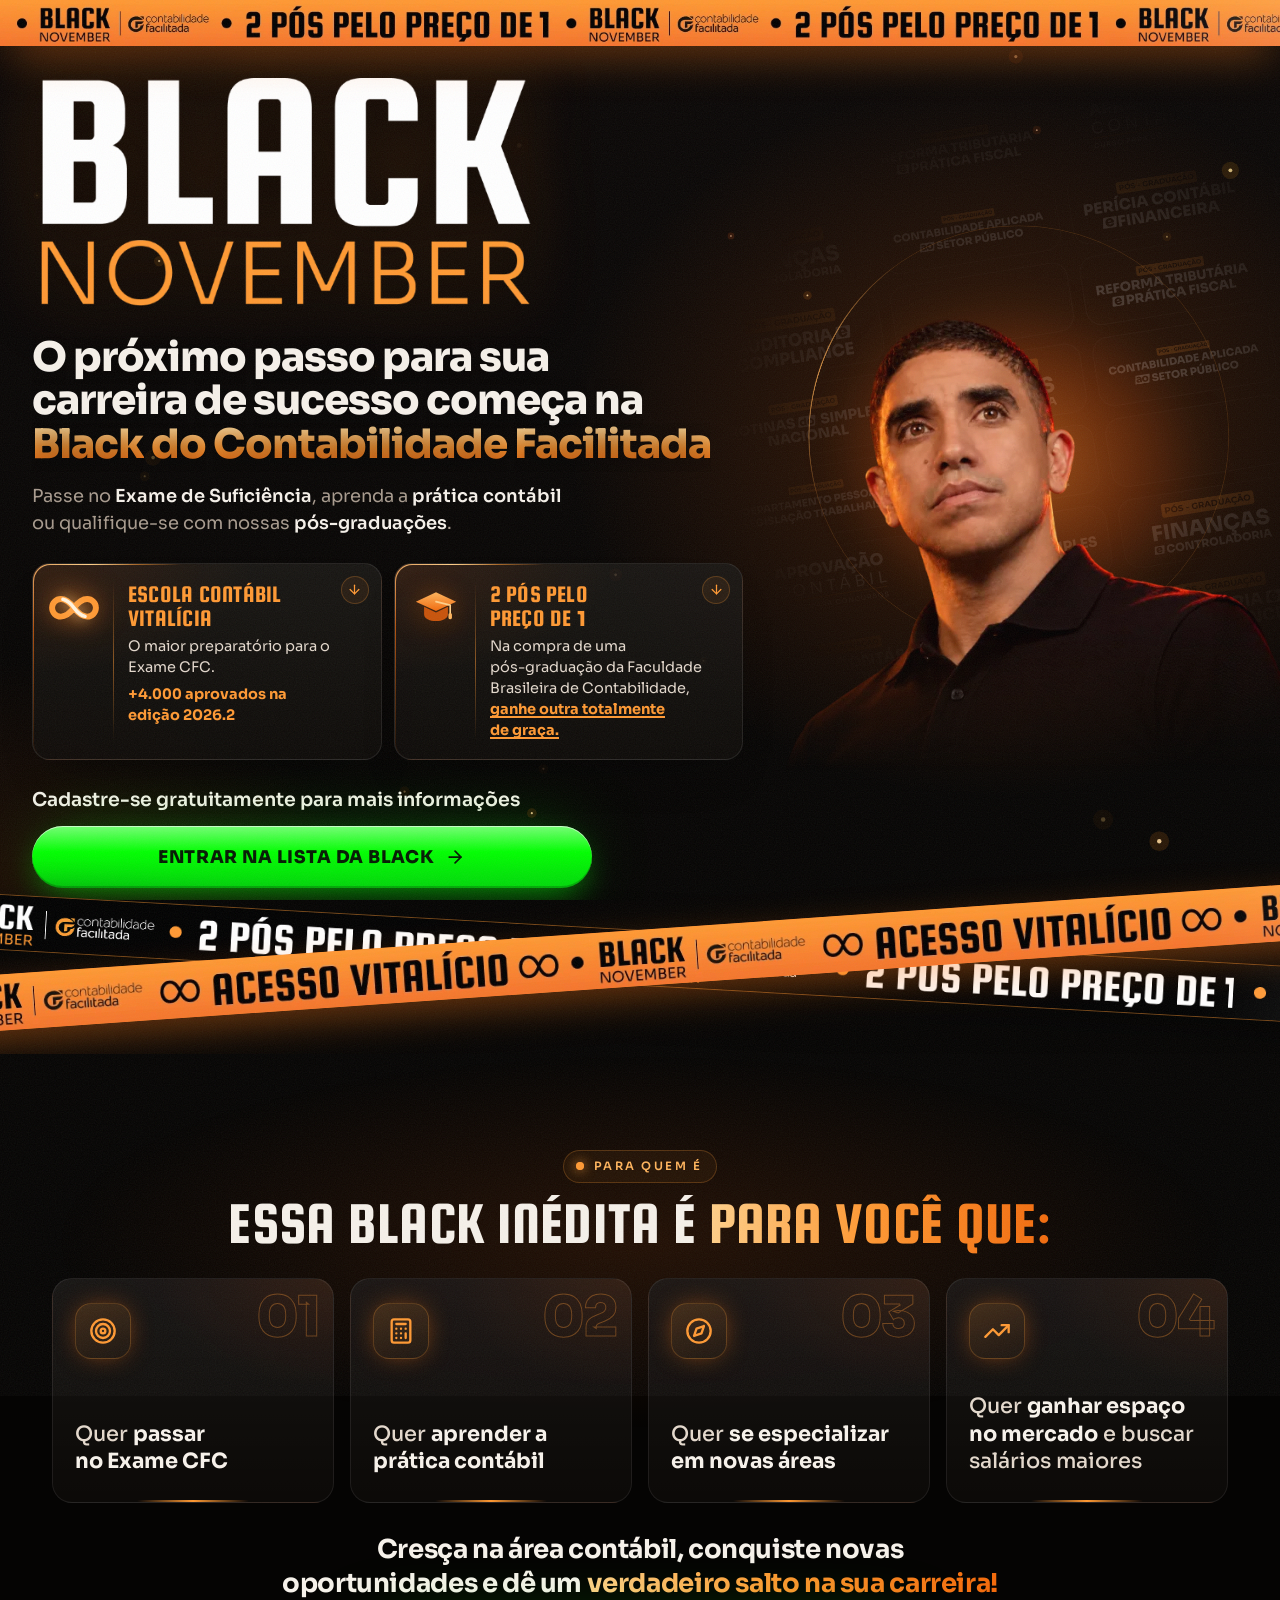
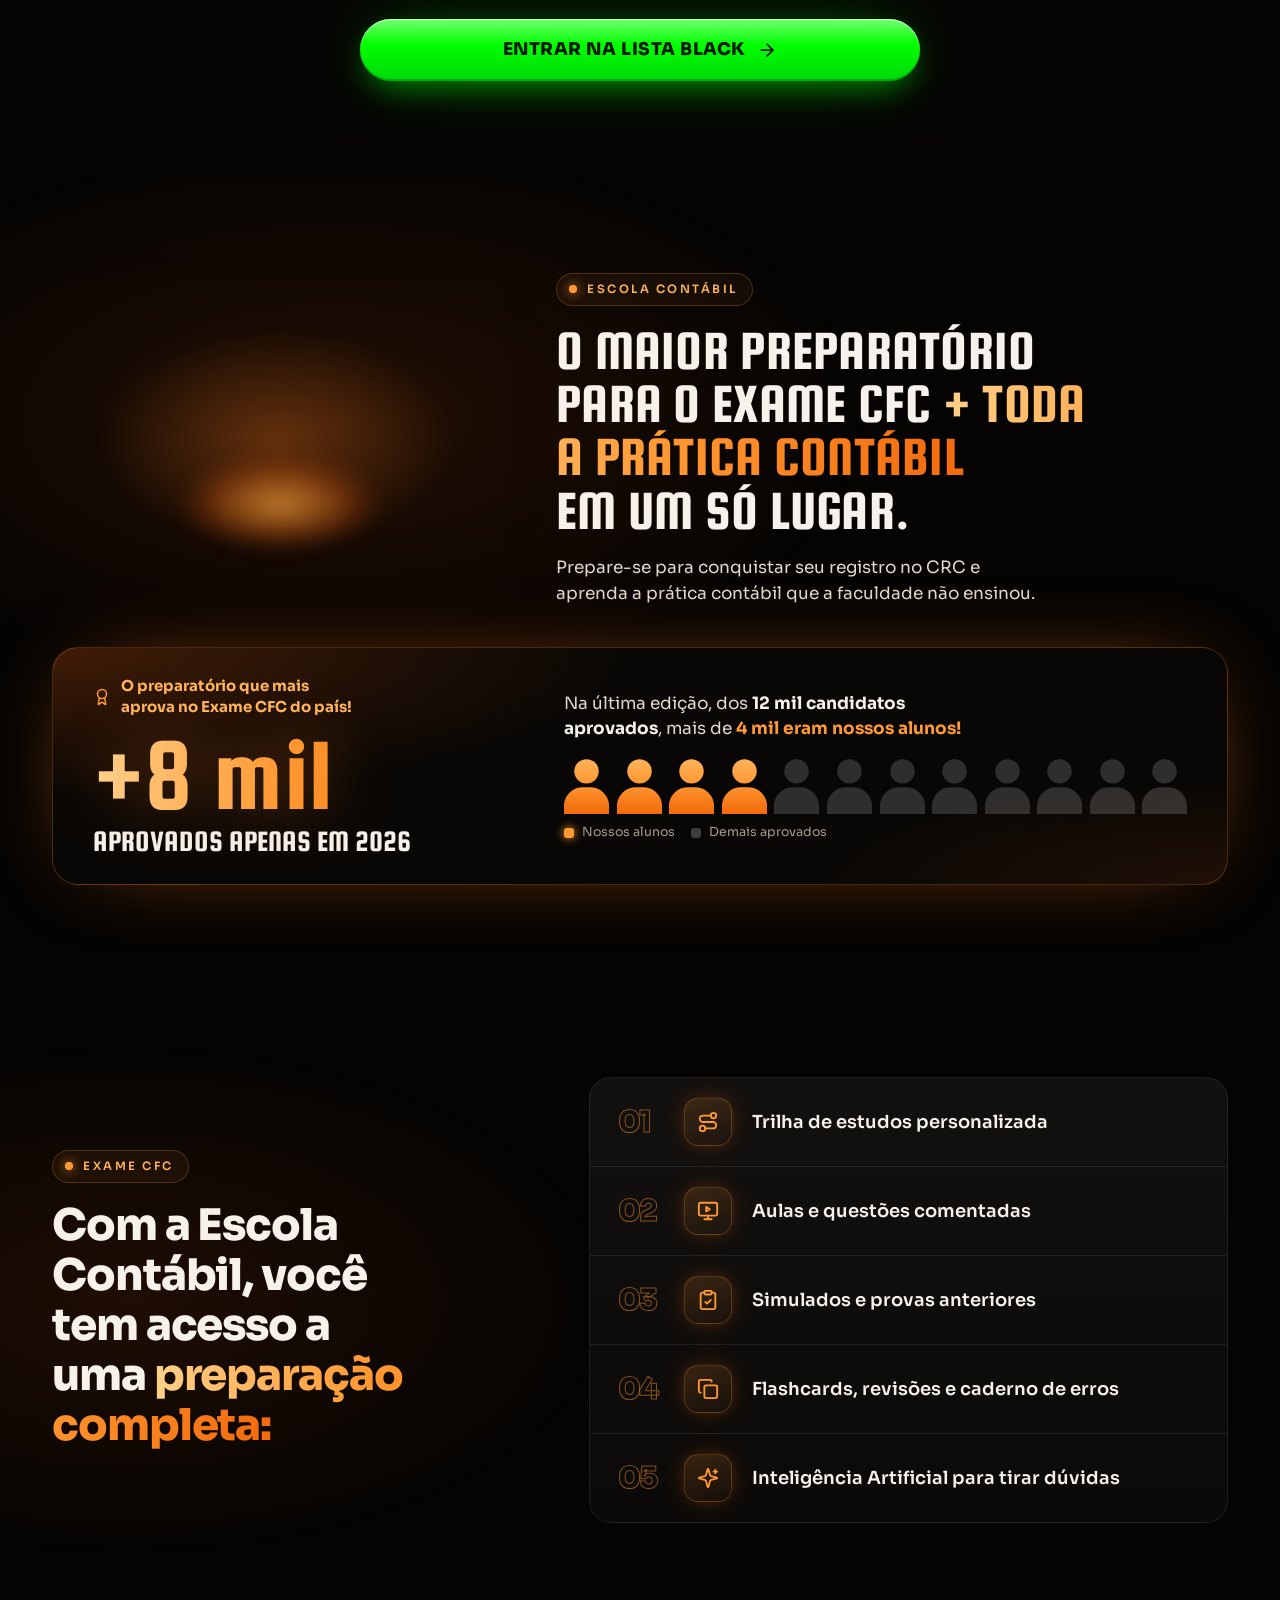
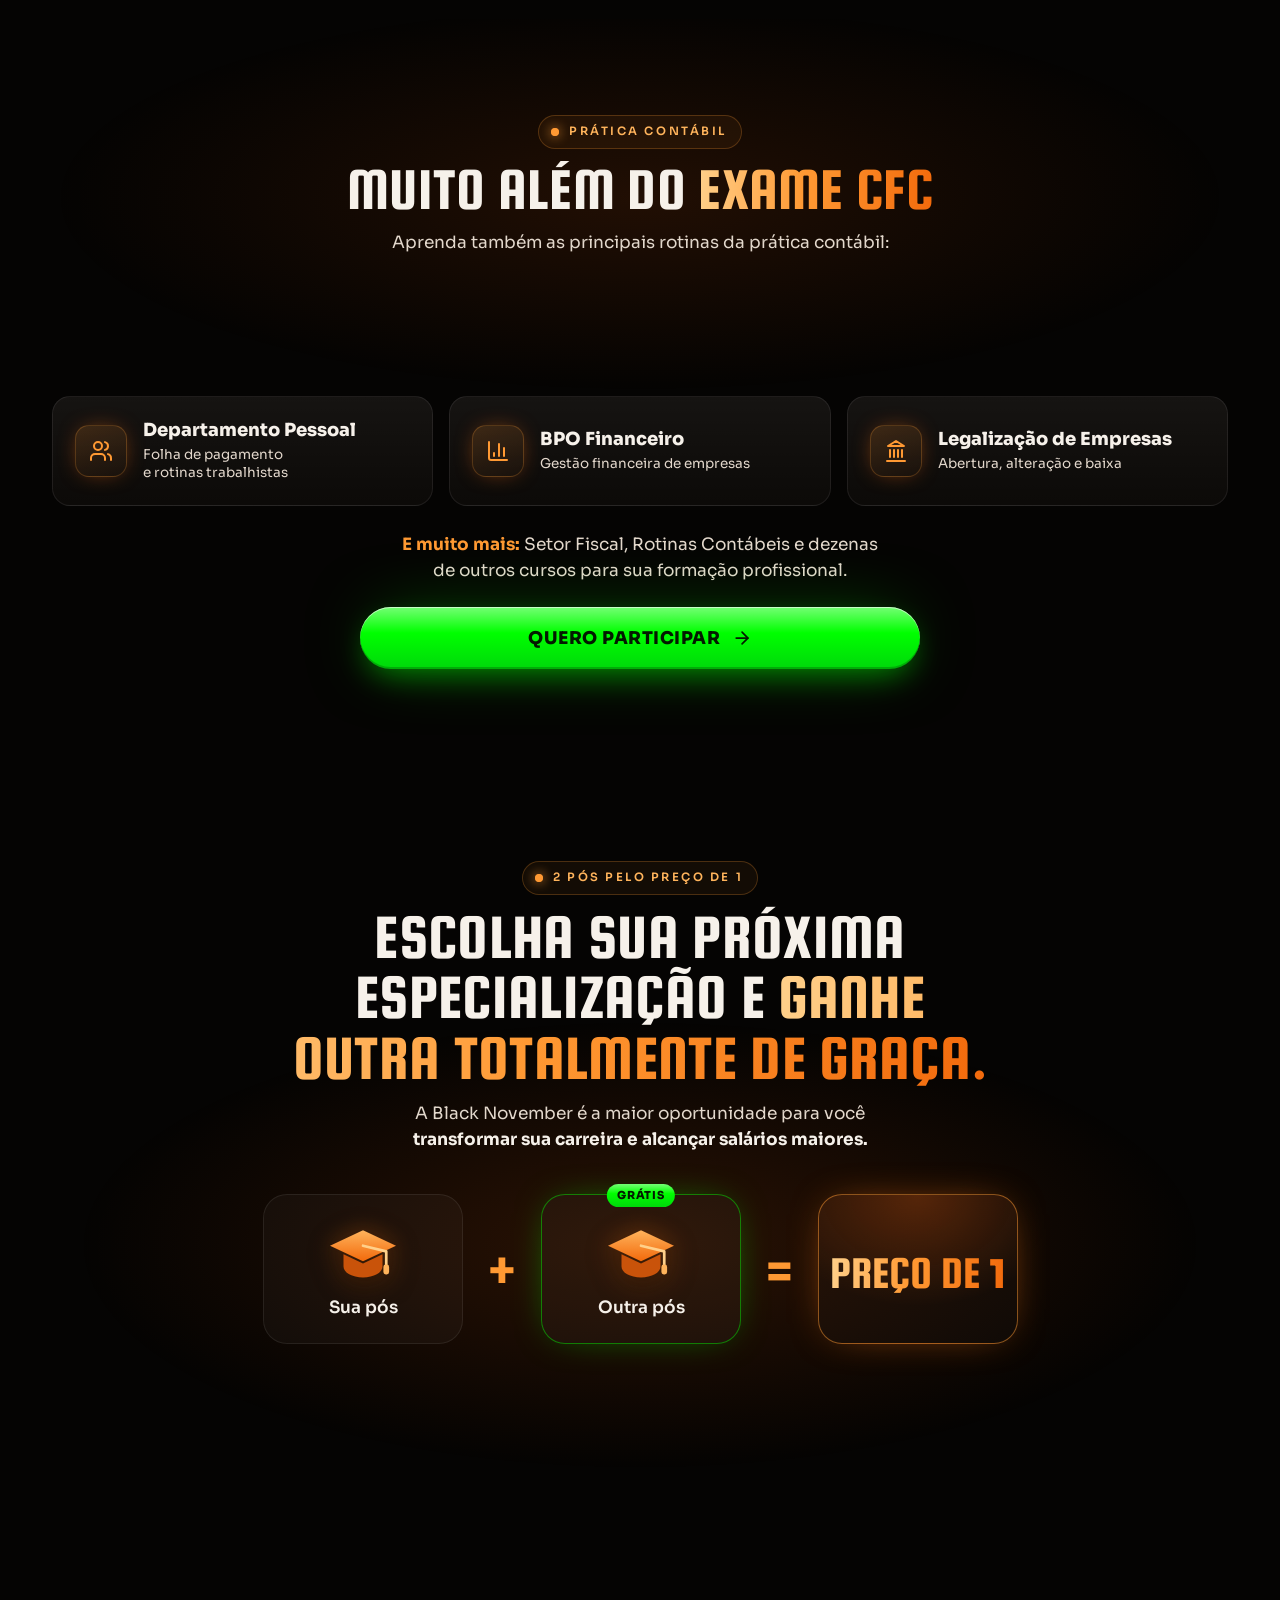
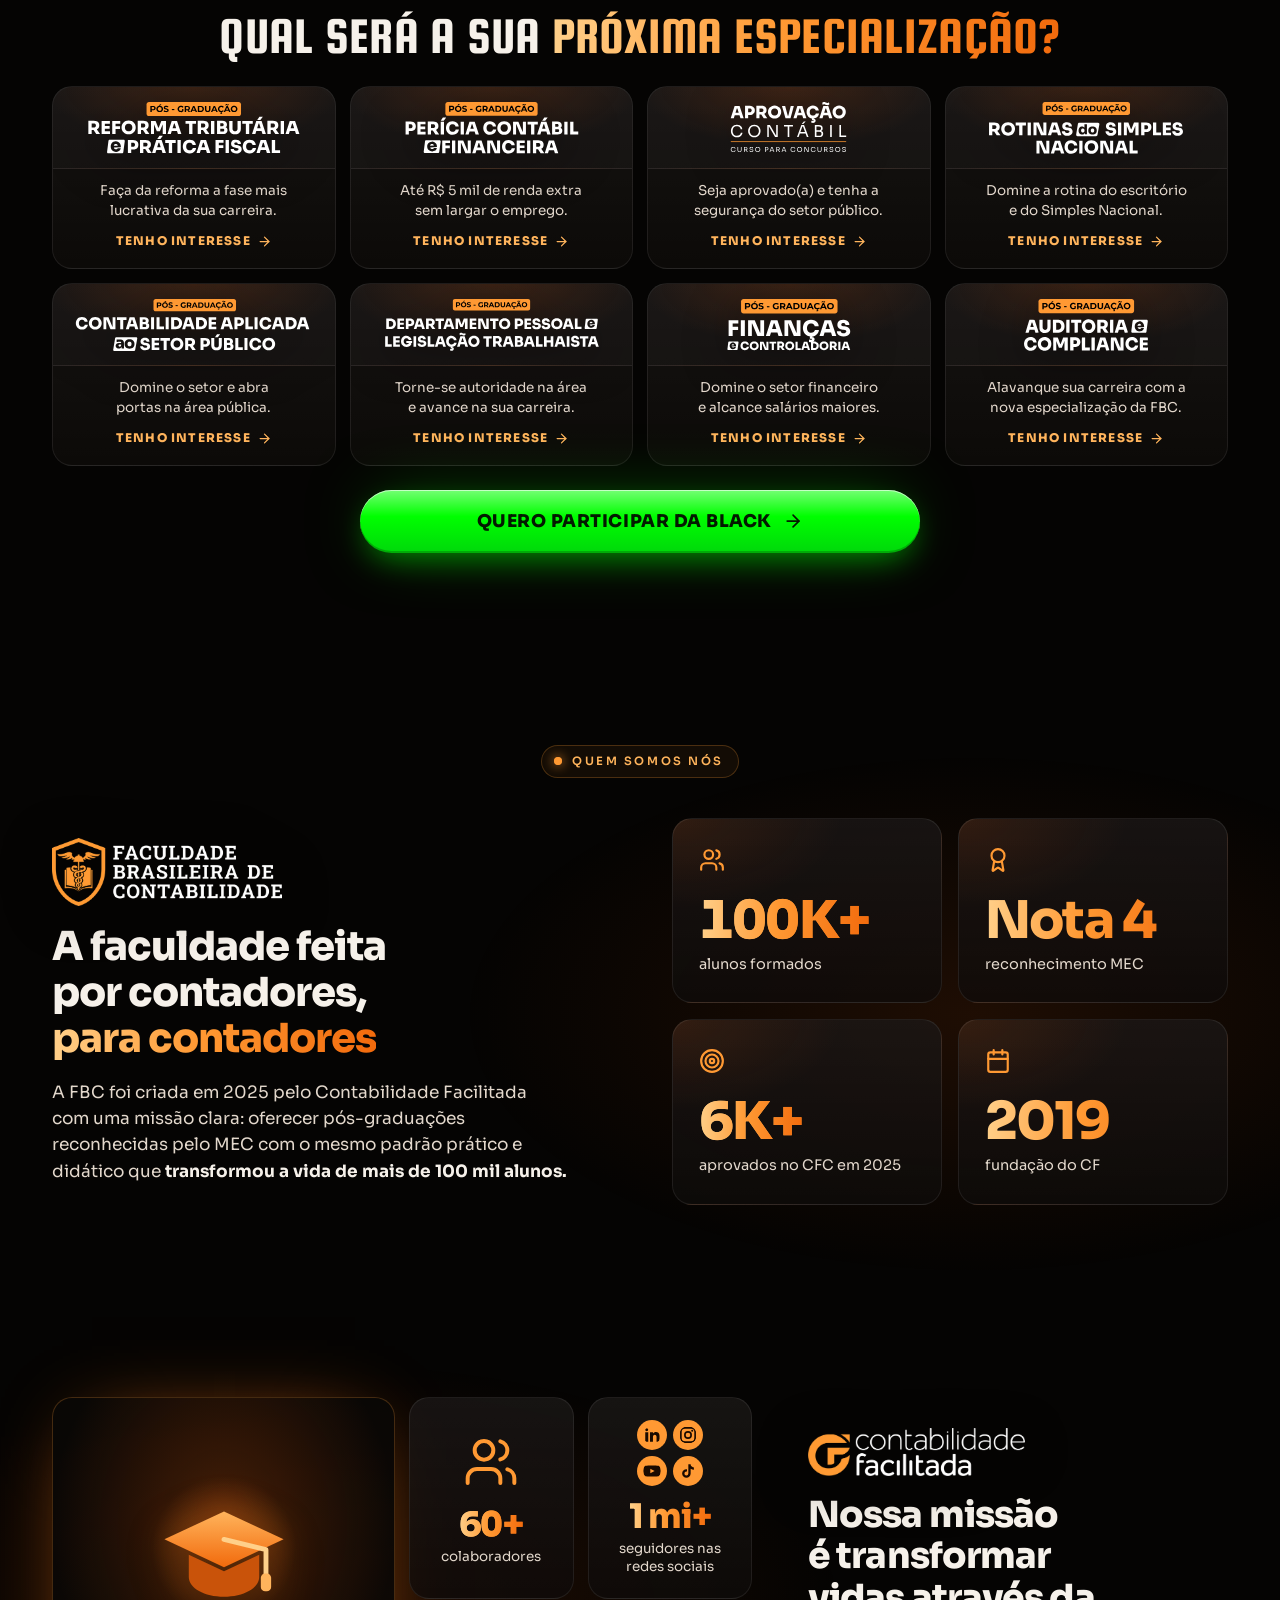
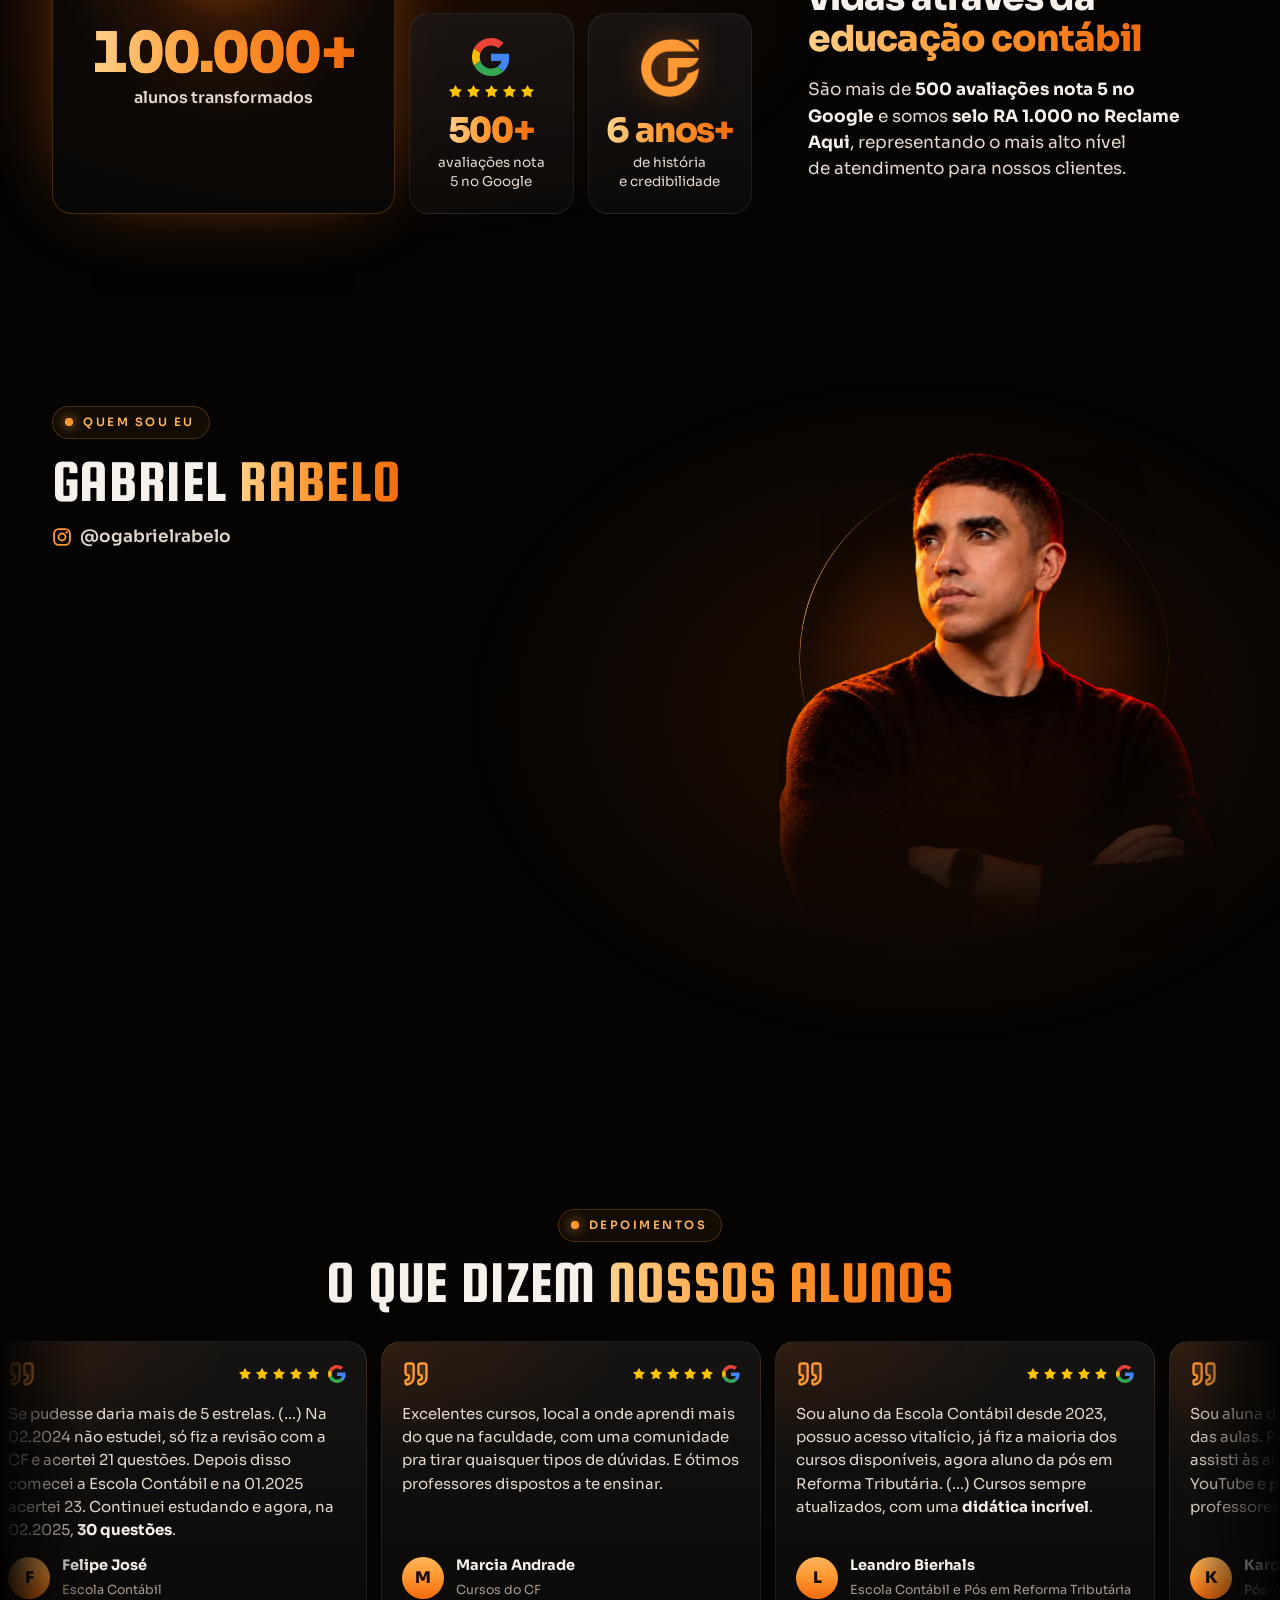
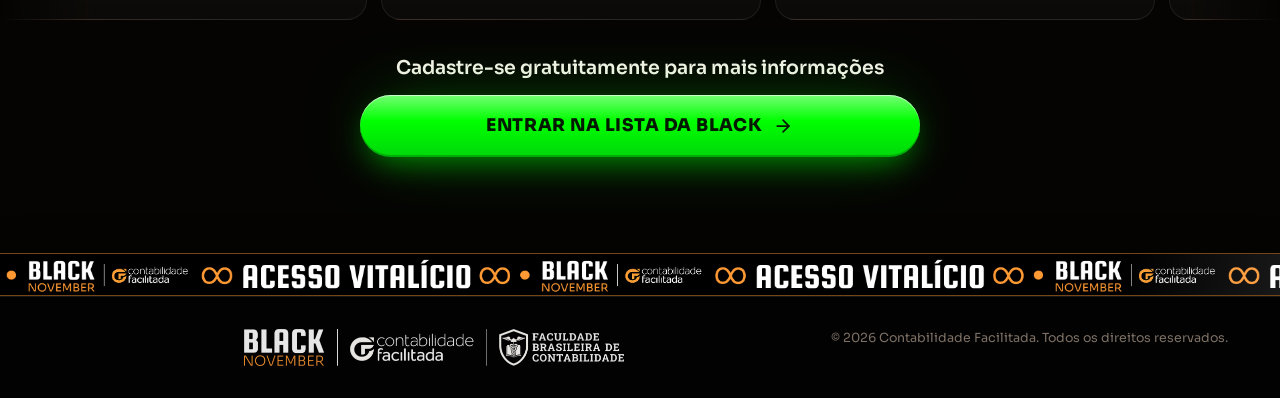
==== index.html @ 265d1812 "LP: fotos do Gabriel invertidas e cadastro segue para o Typeform da Black A foto de camisa polo vai " ====
<!doctype html>
<html lang="pt-BR" class="sem-js">
<head>
  <meta charset="utf-8">
  <!-- Google Tag Manager -->
  <script>(function(w,d,s,l,i){w[l]=w[l]||[];w[l].push({'gtm.start':
  new Date().getTime(),event:'gtm.js'});var f=d.getElementsByTagName(s)[0],
  j=d.createElement(s),dl=l!='dataLayer'?'&l='+l:'';j.async=true;j.src=
  'https://www.googletagmanager.com/gtm.js?id='+i+dl;f.parentNode.insertBefore(j,f);
  })(window,document,'script','dataLayer','GTM-ND2S8C9');</script>
  <!-- End Google Tag Manager -->
  <meta name="viewport" content="width=device-width, initial-scale=1, viewport-fit=cover">
  <title>Black November | Contabilidade Facilitada</title>
  <meta name="description" content="O próximo passo para sua carreira de sucesso começa na Black November do Contabilidade Facilitada: Escola Contábil vitalícia e duas pós-graduações pelo preço de uma. Entre na lista gratuitamente.">
  <meta name="theme-color" content="#050403">
  <meta property="og:type" content="website">
  <meta property="og:title" content="Black November | Contabilidade Facilitada">
  <meta property="og:description" content="Escola Contábil vitalícia e duas pós-graduações pelo preço de uma. Entre na lista da Black gratuitamente.">
  <!-- URL absoluta: redes sociais não resolvem og:image relativo -->
  <meta property="og:image" content="https://contabilidadefacilitada.com/lps/black/assets/img/especialista-720.webp">
  <link rel="icon" type="image/png" href="assets/img/simbolo-cf.png">

  <link rel="preconnect" href="https://fonts.googleapis.com">
  <link rel="preconnect" href="https://fonts.gstatic.com" crossorigin>
  <link href="https://fonts.googleapis.com/css2?family=Sora:wght@400;500;600;700;800&family=Squada+One&display=swap" rel="stylesheet">

  <link rel="preload" as="image" href="assets/img/gabriel-rabelo-600.webp" type="image/webp" media="(max-width: 959px)">
  <link rel="preload" as="image" href="assets/img/gabriel-rabelo-900.webp" type="image/webp" media="(min-width: 960px)">
  <link rel="stylesheet" href="assets/css/style.css?v=20261029-10">
</head>
<body>
  <!-- Google Tag Manager (noscript) -->
  <noscript><iframe src="https://www.googletagmanager.com/ns.html?id=GTM-ND2S8C9"
  height="0" width="0" style="display:none;visibility:hidden"></iframe></noscript>
  <!-- End Google Tag Manager (noscript) -->

  <!-- Ícones (traço herda a cor do texto) -->
  <svg class="sprite" aria-hidden="true" focusable="false">
    <symbol id="i-capelo" viewBox="0 0 24 24"><path d="M21.42 10.92a1 1 0 0 0-.02-1.84L12.83 5.18a2 2 0 0 0-1.66 0L2.6 9.08a1 1 0 0 0 0 1.83l8.57 3.91a2 2 0 0 0 1.66 0z"/><path d="M22 10v6"/><path d="M6 12.5V16a6 3 0 0 0 12 0v-3.5"/></symbol>
    <symbol id="i-seta" viewBox="0 0 24 24"><path d="M5 12h14"/><path d="m12 5 7 7-7 7"/></symbol>
    <symbol id="i-cadeado" viewBox="0 0 24 24"><rect x="3" y="11" width="18" height="11" rx="2"/><path d="M7 11V7a5 5 0 0 1 10 0v4"/></symbol>
    <symbol id="i-fechar" viewBox="0 0 24 24"><path d="M18 6 6 18M6 6l12 12"/></symbol>
    <symbol id="i-usuario" viewBox="0 0 24 24"><path d="M19 21v-2a4 4 0 0 0-4-4H9a4 4 0 0 0-4 4v2"/><circle cx="12" cy="7" r="4"/></symbol>
    <symbol id="i-email" viewBox="0 0 24 24"><rect x="2" y="4" width="20" height="16" rx="2"/><path d="m22 7-8.97 5.7a1.94 1.94 0 0 1-2.06 0L2 7"/></symbol>
    <symbol id="i-telefone" viewBox="0 0 24 24"><path d="M22 16.92v3a2 2 0 0 1-2.18 2 19.8 19.8 0 0 1-8.63-3.07 19.5 19.5 0 0 1-6-6 19.8 19.8 0 0 1-3.07-8.67A2 2 0 0 1 4.11 2h3a2 2 0 0 1 2 1.72c.13.96.36 1.9.7 2.81a2 2 0 0 1-.45 2.11L8.09 9.91a16 16 0 0 0 6 6l1.27-1.27a2 2 0 0 1 2.11-.45c.91.34 1.85.57 2.81.7A2 2 0 0 1 22 16.92z"/></symbol>
    <symbol id="i-alvo" viewBox="0 0 24 24"><circle cx="12" cy="12" r="10"/><circle cx="12" cy="12" r="6"/><circle cx="12" cy="12" r="2"/></symbol>
    <symbol id="i-calculadora" viewBox="0 0 24 24"><rect x="4" y="2" width="16" height="20" rx="2"/><path d="M8 6h8"/><path d="M16 14v4M8 10h.01M12 10h.01M16 10h.01M8 14h.01M12 14h.01M8 18h.01M12 18h.01"/></symbol>
    <symbol id="i-bussola" viewBox="0 0 24 24"><circle cx="12" cy="12" r="10"/><path d="m16.24 7.76-2.12 6.36-6.36 2.12 2.12-6.36z"/></symbol>
    <symbol id="i-crescimento" viewBox="0 0 24 24"><path d="M22 7 13.5 15.5 8.5 10.5 2 17"/><path d="M16 7h6v6"/></symbol>
    <symbol id="i-medalha" viewBox="0 0 24 24"><path d="m15.48 12.89 1.51 8.53a.5.5 0 0 1-.81.47l-3.58-2.69a1 1 0 0 0-1.2 0l-3.58 2.69a.5.5 0 0 1-.81-.47l1.51-8.53"/><circle cx="12" cy="8" r="6"/></symbol>
    <symbol id="i-relogio" viewBox="0 0 24 24"><circle cx="12" cy="12" r="10"/><path d="M12 6v6l4 2"/></symbol>
    <symbol id="i-casa" viewBox="0 0 24 24"><path d="M15 21v-8a1 1 0 0 0-1-1h-4a1 1 0 0 0-1 1v8"/><path d="M3 10a2 2 0 0 1 .71-1.53l7-6a2 2 0 0 1 2.58 0l7 6A2 2 0 0 1 21 10v9a2 2 0 0 1-2 2H5a2 2 0 0 1-2-2z"/></symbol>
    <symbol id="i-sem-tcc" viewBox="0 0 24 24"><path d="M15 2H6a2 2 0 0 0-2 2v16a2 2 0 0 0 2 2h12a2 2 0 0 0 2-2V7Z"/><path d="M14 2v4a2 2 0 0 0 2 2h4"/><path d="m14.5 12.5-5 5M9.5 12.5l5 5"/></symbol>
    <symbol id="i-monitor" viewBox="0 0 24 24"><rect x="2" y="3" width="20" height="14" rx="2"/><path d="M8 21h8M12 17v4"/><path d="m10 7.5 4 2.5-4 2.5z"/></symbol>
    <symbol id="i-pessoas" viewBox="0 0 24 24"><path d="M16 21v-2a4 4 0 0 0-4-4H6a4 4 0 0 0-4 4v2"/><circle cx="9" cy="7" r="4"/><path d="M22 21v-2a4 4 0 0 0-3-3.87M16 3.13a4 4 0 0 1 0 7.75"/></symbol>
    <symbol id="i-calendario" viewBox="0 0 24 24"><rect x="3" y="4" width="18" height="18" rx="2"/><path d="M16 2v4M8 2v4M3 10h18"/></symbol>
    <symbol id="i-estrela" viewBox="0 0 24 24"><path d="M11.53 2.3a.53.53 0 0 1 .95 0l2.31 4.68a2.12 2.12 0 0 0 1.6 1.16l5.16.76a.53.53 0 0 1 .3.9l-3.74 3.64a2.12 2.12 0 0 0-.61 1.88l.88 5.14a.53.53 0 0 1-.77.56l-4.62-2.43a2.12 2.12 0 0 0-1.97 0L6.4 21.01a.53.53 0 0 1-.77-.56l.88-5.14a2.12 2.12 0 0 0-.61-1.88L2.16 9.8a.53.53 0 0 1 .3-.91l5.16-.75a2.12 2.12 0 0 0 1.6-1.16z"/></symbol>
    <symbol id="i-aspas" viewBox="0 0 24 24"><path d="M16 3a2 2 0 0 0-2 2v6a2 2 0 0 0 2 2 1 1 0 0 1 1 1v1a2 2 0 0 1-2 2 1 1 0 0 0-1 1v2a1 1 0 0 0 1 1 6 6 0 0 0 6-6V5a2 2 0 0 0-2-2z"/><path d="M5 3a2 2 0 0 0-2 2v6a2 2 0 0 0 2 2 1 1 0 0 1 1 1v1a2 2 0 0 1-2 2 1 1 0 0 0-1 1v2a1 1 0 0 0 1 1 6 6 0 0 0 6-6V5a2 2 0 0 0-2-2z"/></symbol>
    <symbol id="i-rota" viewBox="0 0 24 24"><circle cx="6" cy="19" r="3"/><path d="M9 19h8.5a3.5 3.5 0 0 0 0-7h-11a3.5 3.5 0 0 1 0-7H15"/><circle cx="18" cy="5" r="3"/></symbol>
    <symbol id="i-prancheta" viewBox="0 0 24 24"><rect x="8" y="2" width="8" height="4" rx="1"/><path d="M16 4h2a2 2 0 0 1 2 2v14a2 2 0 0 1-2 2H6a2 2 0 0 1-2-2V6a2 2 0 0 1 2-2h2"/><path d="m9 14 2 2 4-4"/></symbol>
    <symbol id="i-cartoes" viewBox="0 0 24 24"><rect x="8" y="8" width="14" height="14" rx="2"/><path d="M4 16c-1.1 0-2-.9-2-2V4c0-1.1.9-2 2-2h10c1.1 0 2 .9 2 2"/></symbol>
    <symbol id="i-ia" viewBox="0 0 24 24"><path d="M9.94 15.5A2 2 0 0 0 8.5 14.06l-6.13-1.58a.5.5 0 0 1 0-.96L8.5 9.94A2 2 0 0 0 9.94 8.5l1.58-6.13a.5.5 0 0 1 .96 0L14.06 8.5A2 2 0 0 0 15.5 9.94l6.13 1.58a.5.5 0 0 1 0 .96L15.5 14.06a2 2 0 0 0-1.44 1.44l-1.58 6.13a.5.5 0 0 1-.96 0z"/><path d="M20 3v4M22 5h-4"/></symbol>
    <symbol id="i-recibo" viewBox="0 0 24 24"><path d="M4 2v20l2-1 2 1 2-1 2 1 2-1 2 1 2-1 2 1V2l-2 1-2-1-2 1-2-1-2 1-2-1-2 1Z"/><path d="M16 8h-6a2 2 0 1 0 0 4h4a2 2 0 1 1 0 4H8M12 17.5v-11"/></symbol>
    <symbol id="i-maleta" viewBox="0 0 24 24"><path d="M16 20V4a2 2 0 0 0-2-2h-4a2 2 0 0 0-2 2v16"/><rect x="2" y="6" width="20" height="14" rx="2"/></symbol>
    <symbol id="i-porcentagem" viewBox="0 0 24 24"><path d="M19 5 5 19"/><circle cx="6.5" cy="6.5" r="2.5"/><circle cx="17.5" cy="17.5" r="2.5"/></symbol>
    <symbol id="i-grafico" viewBox="0 0 24 24"><path d="M3 3v16a2 2 0 0 0 2 2h16"/><path d="M18 17V9M13 17V5M8 17v-3"/></symbol>
    <symbol id="i-predio" viewBox="0 0 24 24"><path d="M3 22h18"/><path d="M6 18v-7M10 18v-7M14 18v-7M18 18v-7"/><path d="M12 2 20 7H4z"/></symbol>
    <symbol id="i-livro" viewBox="0 0 24 24"><path d="M12 7v14"/><path d="M3 18a1 1 0 0 1-1-1V4a1 1 0 0 1 1-1h5a4 4 0 0 1 4 4 4 4 0 0 1 4-4h5a1 1 0 0 1 1 1v13a1 1 0 0 1-1 1h-6a3 3 0 0 0-3 3 3 3 0 0 0-3-3z"/></symbol>
    <!-- redes sociais (cheias, na cor do texto) -->
    <symbol id="i-linkedin" viewBox="0 0 24 24"><path fill="currentColor" d="M6.94 5a2 2 0 1 1-4-.002 2 2 0 0 1 4 .002ZM7 8.48H3V21h4V8.48Zm6.32 0H9.34V21h3.94v-6.57c0-3.66 4.77-4 4.77 0V21H22v-7.93c0-6.17-7.06-5.94-8.72-2.91l.04-1.68Z"/></symbol>
    <symbol id="i-instagram" viewBox="0 0 24 24"><rect x="2.5" y="2.5" width="19" height="19" rx="5.5" fill="none" stroke="currentColor" stroke-width="2.2"/><circle cx="12" cy="12" r="4.2" fill="none" stroke="currentColor" stroke-width="2.2"/><circle cx="17.6" cy="6.4" r="1.4" fill="currentColor"/></symbol>
    <symbol id="i-youtube" viewBox="0 0 24 24"><path fill="currentColor" d="M23 7.2a3 3 0 0 0-2.1-2.1C19 4.6 12 4.6 12 4.6s-7 0-8.9.5A3 3 0 0 0 1 7.2 31 31 0 0 0 .5 12 31 31 0 0 0 1 16.8a3 3 0 0 0 2.1 2.1c1.9.5 8.9.5 8.9.5s7 0 8.9-.5a3 3 0 0 0 2.1-2.1 31 31 0 0 0 .5-4.8 31 31 0 0 0-.5-4.8ZM9.75 15.02V8.98L15.5 12l-5.75 3.02Z"/></symbol>
    <symbol id="i-tiktok" viewBox="0 0 24 24"><path fill="currentColor" d="M16.6 5.82A4.28 4.28 0 0 1 15.54 3h-3.09v12.4a2.59 2.59 0 0 1-2.59 2.5c-1.42 0-2.6-1.16-2.6-2.6 0-1.72 1.66-3.01 3.37-2.48V9.66c-3.45-.46-6.47 2.22-6.47 5.64 0 3.33 2.76 5.7 5.69 5.7 3.14 0 5.69-2.55 5.69-5.69V9.01a7.35 7.35 0 0 0 4.3 1.38V7.3s-1.88.09-3.24-1.48Z"/></symbol>
    <symbol id="i-google" viewBox="0 0 48 48"><path fill="#EA4335" d="M24 9.5c3.54 0 6.71 1.22 9.21 3.6l6.85-6.85C35.9 2.38 30.47 0 24 0 14.62 0 6.51 5.38 2.56 13.22l7.98 6.19C12.43 13.72 17.74 9.5 24 9.5z"/><path fill="#4285F4" d="M46.98 24.55c0-1.57-.15-3.09-.38-4.55H24v9.02h12.94c-.58 2.96-2.26 5.48-4.78 7.18l7.73 6c4.51-4.18 7.09-10.36 7.09-17.65z"/><path fill="#FBBC05" d="M10.53 28.59c-.48-1.45-.76-2.99-.76-4.59s.27-3.14.76-4.59l-7.98-6.19C.92 16.46 0 20.12 0 24c0 3.88.92 7.54 2.56 10.78l7.97-6.19z"/><path fill="#34A853" d="M24 48c6.48 0 11.93-2.13 15.89-5.81l-7.73-6c-2.15 1.45-4.92 2.3-8.16 2.3-6.26 0-11.57-4.22-13.47-9.91l-7.98 6.19C6.51 42.62 14.62 48 24 48z"/></symbol>
    <symbol id="i-escudo" viewBox="0 0 24 24"><path d="M20 13c0 5-3.5 7.5-7.66 8.95a1 1 0 0 1-.67-.01C7.5 20.5 4 18 4 13V6a1 1 0 0 1 1-1c2 0 4.5-1.2 6.24-2.72a1.17 1.17 0 0 1 1.52 0C14.51 3.81 17 5 19 5a1 1 0 0 1 1 1z"/><path d="m9 12 2 2 4-4"/></symbol>
    <symbol id="i-infinito-cheio" viewBox="0 0 45.4308 26.3916"><path d="M45.4308 13.0037C45.4308 20.5755 41.3157 26.3916 34.2926 26.3916C29.3544 26.3916 25.8977 24.3614 22.6605 17.7773C19.972 23.2641 16.241 26.1172 10.9736 26.1721C4.55405 26.227 0 21.1791 0 13.2232C0 5.65141 4.44432 0 11.1931 0C15.2533 0 19.4782 1.92038 22.88 8.83377C26.1721 2.19472 29.3544 0.164604 34.4023 0.164604C40.9316 0.164604 45.4308 5.37707 45.4308 13.0037ZM3.73103 13.2232C3.73103 18.1065 6.25497 22.4959 11.1382 22.4959C15.1436 22.4959 18.1065 19.3684 20.8499 13.4427C18.2162 7.13285 15.4728 3.62129 11.248 3.62129C6.47444 3.62129 3.73103 8.12048 3.73103 13.2232ZM34.1828 3.84077C29.8483 3.84077 27.5987 7.24259 24.7455 13.2232C27.2695 19.3136 29.9031 22.7154 34.0731 22.7154C38.9015 22.7154 41.8095 18.326 41.8095 13.2781C41.8095 8.06561 38.7918 3.84077 34.1828 3.84077Z"/></symbol>
    <!-- capelo cheio dos cartões (placa, copa e borla) -->
    <symbol id="i-capelo-cheio" viewBox="0 0 48 40">
      <path d="M11 19.5v8.2c0 4.1 5.8 7.3 13 7.3s13-3.2 13-7.3v-8.2L24 25.6z" fill="#c9530a"/>
      <path d="M24 3.5 46 13.8 24 24.1 2 13.8z" fill="url(#g-capelo)"/>
      <path d="M24 13.8 39.5 17.6v9.6" fill="none" stroke="#ffd08a" stroke-width="1.8" stroke-linecap="round" stroke-linejoin="round"/>
      <rect x="37.6" y="26.4" width="3.8" height="6.6" rx="1.6" fill="#ffb45c"/>
    </symbol>
    <linearGradient id="g-capelo" x1="0" y1="0" x2="0" y2="1">
      <stop offset="0" stop-color="#ffb45c"/>
      <stop offset="1" stop-color="#f26a0c"/>
    </linearGradient>
  </svg>

  <!-- Camadas de atmosfera -->
  <canvas class="brasas" id="brasas" aria-hidden="true"></canvas>
  <div class="luz-cursor" aria-hidden="true"></div>
  <div class="grao" aria-hidden="true"></div>

  <!-- faixas: imagens com um período exato da arte, repetidas lado a lado (ver .faixa no CSS) -->
  <div class="faixa faixa--laranja-2pos faixa--topo" role="img" aria-label="Black November, Contabilidade Facilitada: 2 pós pelo preço de 1">
    <div class="faixa__trilho"></div>
  </div>

  <main>
  <!-- ========== DOBRA 1 ========== -->
  <section class="heroi" id="topo" data-capitulo="Black 26" aria-labelledby="heroi-titulo">
    <div class="heroi__fundo" aria-hidden="true"></div>

    <div class="heroi__grade container">
      <div class="heroi__texto">
        <!-- celular e tablet: CF | FBC no topo, no lugar da assinatura (que
             só aparece no computador) -->
        <div class="heroi__marcas">
          <img src="assets/img/logo-cf-branco.webp" alt="Contabilidade Facilitada" width="600" height="134">
          <span class="assinatura__divisor" aria-hidden="true"></span>
          <img src="assets/img/logo-fbc-branco.webp" alt="Faculdade Brasileira de Contabilidade" width="700" height="207">
        </div>

        <a class="assinatura" href="#topo">
          <picture>
            <source media="(max-width: 959px)" srcset="assets/img/logo-black-november-empilhado.webp" width="600" height="278">
            <img src="assets/img/logo-black-november.webp" alt="Black November — Contabilidade Facilitada e Faculdade Brasileira de Contabilidade" width="1500" height="147">
          </picture>
        </a>

        <!-- o título muda com a tela: no computador, "O próximo passo… começa na
             Black do Contabilidade Facilitada"; no celular e no tablet, só
             "Black November" -->
        <h1 class="heroi__titulo" id="heroi-titulo" tabindex="-1" data-palavras><span class="titulo-computador">O próximo passo para sua carreira de sucesso começa na </span><span class="destaque">Black <span class="titulo-computador">do <span class="sem-quebra">Contabilidade Facilitada</span></span><span class="titulo-celular">November</span></span></h1>

        <p class="heroi__apoio">Passe no <strong>Exame de Suficiência</strong>, aprenda a <strong>prática contábil</strong> ou&nbsp;qualifique-se com nossas <strong>pós-graduações</strong>.</p>

        <!-- cada cartão leva à dobra da oferta (Escola ou Pós). No celular
             viram duas colunas soltas, sem as frases longas (oferta__extenso) -->
        <ul class="ofertas">
          <li><a class="oferta" href="#escola" data-ir-para="escola" style="--d:0">
            <span class="oferta__borda" aria-hidden="true"></span>
            <span class="oferta__seta" aria-hidden="true"><svg class="icone"><use href="#i-seta"/></svg></span>
            <!-- ∞ com um ponto de luz percorrendo o laço -->
            <span class="oferta__icone" aria-hidden="true">
              <svg class="laco" viewBox="0.6 6.6 22.8 10.8">
                <path class="laco__base" pathLength="100" d="M12 12c-2-2.67-4-4-6-4a4 4 0 1 0 0 8c2 0 4-1.33 6-4Zm0 0c2 2.67 4 4 6 4a4 4 0 0 0 0-8c-2 0-4 1.33-6 4Z"/>
                <path class="laco__luz" pathLength="100" d="M12 12c-2-2.67-4-4-6-4a4 4 0 1 0 0 8c2 0 4-1.33 6-4Zm0 0c2 2.67 4 4 6 4a4 4 0 0 0 0-8c-2 0-4 1.33-6 4Z"/>
              </svg>
            </span>
            <span class="oferta__divisor" aria-hidden="true"></span>
            <div class="oferta__texto">
              <h2 class="oferta__titulo">Escola&nbsp;Contábil vitalícia</h2>
              <p class="oferta__extenso">O maior preparatório para o Exame&nbsp;CFC.</p>
              <p class="oferta__realce">
                <span class="visualmente-oculto">+4.000</span><span class="contador" aria-hidden="true" data-contar="4000" data-prefixo="+">+4.000</span>
                aprovados na edição&nbsp;2026.2
              </p>
            </div>
          </a></li>
          <li><a class="oferta" href="#pos" data-ir-para="pos" style="--d:1">
            <span class="oferta__borda" aria-hidden="true"></span>
            <span class="oferta__seta" aria-hidden="true"><svg class="icone"><use href="#i-seta"/></svg></span>
            <!-- o segundo capelo sai de trás do primeiro: "ganhe outra" -->
            <span class="oferta__icone oferta__icone--capelos" aria-hidden="true">
              <svg class="capelo capelo--bonus" viewBox="0 0 48 40"><use href="#i-capelo-cheio"/></svg>
              <svg class="capelo" viewBox="0 0 48 40"><use href="#i-capelo-cheio"/></svg>
            </span>
            <span class="oferta__divisor" aria-hidden="true"></span>
            <div class="oferta__texto">
              <h2 class="oferta__titulo">2&nbsp;pós&nbsp;pelo <span class="sem-quebra">preço de <span class="numeral">1</span></span></h2>
              <p><span class="oferta__extenso">Na compra de uma <span class="sem-quebra">pós-graduação</span> da Faculdade Brasileira de Contabilidade, </span><strong class="oferta__realce sublinhado">ganhe outra totalmente de graça.</strong></p>
            </div>
          </a></li>
        </ul>

        <div class="heroi__acao" data-cta-bloco>
          <p class="heroi__convite">Cadastre-se gratuitamente para mais informações</p>
          <span class="halo-cta">
            <button class="botao botao--primario botao--grande" type="button" data-abrir-lead="heroi">
              <span class="botao__brilho" aria-hidden="true"></span>
              <span class="botao__texto">Entrar na lista da Black</span>
              <svg class="icone"><use href="#i-seta"/></svg>
            </button>
          </span>
        </div>
      </div>

      <!-- no computador: pôster à direita; no celular e no tablet: foto
           esmaecida atrás da assinatura, como na maquete -->
      <div class="heroi__visual" aria-hidden="true">
        <!-- logos dos cursos em loop (linhas montadas em main.js) -->
        <div class="heroi__vitrine" data-vitrine></div>
        <div class="heroi__aura"></div>
        <div class="heroi__anel"></div>

        <picture class="heroi__especialista">
          <source media="(max-width: 959px)" srcset="assets/img/gabriel-rabelo-600.webp">
          <img src="assets/img/gabriel-rabelo-900.webp" alt="" width="900" height="857" fetchpriority="high">
        </picture>
      </div>
    </div>
  </section>

  <!-- Tarjas cruzadas -->
  <div class="cruzamento" aria-hidden="true">
    <div class="faixa faixa--laranja-vitalicio faixa--x1"><div class="faixa__trilho"></div></div>
    <div class="faixa faixa--preta-2pos faixa--x2"><div class="faixa__trilho faixa__trilho--reverso"></div></div>
  </div>

  <!-- ========== DOBRA 2 — Para quem é ========== -->
  <section class="secao publico" id="para-quem" data-capitulo="Para quem é" aria-labelledby="publico-titulo">
    <div class="container">
      <header class="secao-cabecalho" data-revelar>
        <p class="sobretitulo"><span class="ponto-vivo ponto-vivo--laranja" aria-hidden="true"></span>Para quem é</p>
        <h2 class="secao-titulo" id="publico-titulo">Essa Black inédita é <span class="destaque">para você que:</span></h2>
      </header>

      <ul class="quadros">
        <li class="quadro" data-revelar style="--d:0">
          <span class="quadro__numero" aria-hidden="true">01</span>
          <span class="quadro__icone" aria-hidden="true"><svg class="icone"><use href="#i-alvo"/></svg></span>
          <p class="quadro__texto">Quer <strong>passar no Exame CFC</strong></p>
        </li>
        <li class="quadro" data-revelar style="--d:1">
          <span class="quadro__numero" aria-hidden="true">02</span>
          <span class="quadro__icone" aria-hidden="true"><svg class="icone"><use href="#i-calculadora"/></svg></span>
          <p class="quadro__texto">Quer <strong>aprender a prática contábil</strong></p>
        </li>
        <li class="quadro" data-revelar style="--d:2">
          <span class="quadro__numero" aria-hidden="true">03</span>
          <span class="quadro__icone" aria-hidden="true"><svg class="icone"><use href="#i-bussola"/></svg></span>
          <p class="quadro__texto">Quer <strong>se especializar em novas áreas</strong></p>
        </li>
        <li class="quadro" data-revelar style="--d:3">
          <span class="quadro__numero" aria-hidden="true">04</span>
          <span class="quadro__icone" aria-hidden="true"><svg class="icone"><use href="#i-crescimento"/></svg></span>
          <p class="quadro__texto">Quer <strong>ganhar espaço no mercado</strong> e buscar salários maiores</p>
        </li>
      </ul>

      <div class="fechamento publico__fechamento" data-revelar data-cta-bloco>
        <p class="publico__chamada">Cresça na área contábil, conquiste novas oportunidades e dê um <span class="destaque">verdadeiro salto na sua carreira!</span></p>
        <span class="halo-cta">
          <button class="botao botao--primario botao--grande" type="button" data-abrir-lead="para-quem">
            <span class="botao__brilho" aria-hidden="true"></span>
            <span class="botao__texto">Entrar na lista Black</span>
            <svg class="icone"><use href="#i-seta"/></svg>
          </button>
        </span>
      </div>
    </div>
  </section>

  <!-- ========== DOBRA 3 — Escola Contábil ==========
       Três telas: apresentação e prova, preparação para o Exame, prática -->
  <section class="secao escola" id="escola" data-capitulo="Escola Contábil" aria-labelledby="escola-titulo">
    <div class="container">
      <div class="escola__grade">
        <div class="escola__visual" data-revelar>
          <span class="escola__halo" aria-hidden="true"></span>
          <div class="escola__flutua">
            <!-- brilho que pulsa atrás do ∞ da arte -->
            <span class="escola__brilho" aria-hidden="true"></span>
            <img class="escola__arte" src="assets/img/escola-vitalicia.webp" alt="Escola Contábil vitalícia" width="900" height="522" loading="lazy" decoding="async">
            <span class="escola__reflexo" aria-hidden="true"></span>
          </div>
        </div>

        <div class="escola__texto">
          <p class="sobretitulo" data-revelar><span class="ponto-vivo ponto-vivo--laranja" aria-hidden="true"></span>Escola Contábil</p>
          <h2 class="secao-titulo secao-titulo--esquerda escola__titulo" id="escola-titulo" data-revelar>O maior preparatório para o <span class="sem-quebra">Exame CFC</span> <span class="destaque">+&nbsp;toda a prática contábil</span> em um só lugar.</h2>
          <p class="secao-apoio" data-revelar>Prepare-se para conquistar seu registro no CRC e aprenda a prática contábil que a faculdade não ensinou.</p>
        </div>
      </div>

      <!-- prova: +8 mil aprovados e a proporção da última edição (cada ícone = 1 mil) -->
      <div class="aprovacao" data-revelar>
        <div class="aprovacao__destaque">
          <p class="aprovacao__selo"><svg class="icone" aria-hidden="true"><use href="#i-medalha"/></svg>O preparatório que mais aprova no Exame&nbsp;CFC do país!</p>
          <p class="aprovacao__numero">
            <span class="visualmente-oculto">Mais de 8 mil</span><span class="contador" aria-hidden="true" data-contar="8" data-prefixo="+" data-sufixo=" mil">+8 mil</span>
            <span class="aprovacao__rotulo">aprovados apenas em 2026</span>
          </p>
        </div>
        <div class="aprovacao__grafico">
          <p class="aprovacao__frase">Na última edição, dos <strong>12&nbsp;mil candidatos aprovados</strong>, mais de <strong class="realce-laranja">4&nbsp;mil eram nossos alunos!</strong></p>
          <ol class="bonecos" aria-hidden="true">
            <li class="is-nosso"></li><li class="is-nosso"></li><li class="is-nosso"></li><li class="is-nosso"></li>
            <li></li><li></li><li></li><li></li><li></li><li></li><li></li><li></li>
          </ol>
          <p class="bonecos__legenda" aria-hidden="true"><span class="bonecos__marca bonecos__marca--nosso"></span>Nossos alunos<span class="bonecos__marca"></span>Demais aprovados</p>
        </div>
      </div>
    </div>
  </section>

  <!-- Escola: preparação completa (título à esquerda, lista numerada à direita) -->
  <section class="secao preparacao" data-capitulo="Escola Contábil" aria-labelledby="preparacao-titulo">
    <div class="container preparacao__grade">
      <header class="preparacao__cabecalho" data-revelar>
        <p class="sobretitulo"><span class="ponto-vivo ponto-vivo--laranja" aria-hidden="true"></span>Exame CFC</p>
        <h3 class="bloco-titulo" id="preparacao-titulo">Com a Escola Contábil, você tem acesso a uma <span class="destaque">preparação completa:</span></h3>
      </header>
      <ul class="recursos">
        <li class="recurso" data-revelar style="--d:0"><span class="recurso__numero" aria-hidden="true">01</span><span class="recurso__icone" aria-hidden="true"><svg class="icone"><use href="#i-rota"/></svg></span>Trilha de estudos personalizada</li>
        <li class="recurso" data-revelar style="--d:1"><span class="recurso__numero" aria-hidden="true">02</span><span class="recurso__icone" aria-hidden="true"><svg class="icone"><use href="#i-monitor"/></svg></span>Aulas e questões comentadas</li>
        <li class="recurso" data-revelar style="--d:2"><span class="recurso__numero" aria-hidden="true">03</span><span class="recurso__icone" aria-hidden="true"><svg class="icone"><use href="#i-prancheta"/></svg></span>Simulados e provas anteriores</li>
        <li class="recurso" data-revelar style="--d:3"><span class="recurso__numero" aria-hidden="true">04</span><span class="recurso__icone" aria-hidden="true"><svg class="icone"><use href="#i-cartoes"/></svg></span>Flashcards, revisões e caderno de erros</li>
        <li class="recurso" data-revelar style="--d:4"><span class="recurso__numero" aria-hidden="true">05</span><span class="recurso__icone" aria-hidden="true"><svg class="icone"><use href="#i-ia"/></svg></span>Inteligência Artificial para tirar dúvidas</li>
      </ul>
    </div>
  </section>

  <!-- Escola: muito além do Exame CFC (rotinas em grade) -->
  <section class="secao pratica" data-capitulo="Escola Contábil" aria-labelledby="pratica-titulo">
    <div class="container">
      <header class="secao-cabecalho" data-revelar>
        <p class="sobretitulo"><span class="ponto-vivo ponto-vivo--laranja" aria-hidden="true"></span>Prática contábil</p>
        <h3 class="secao-titulo" id="pratica-titulo">Muito além do <span class="destaque">Exame CFC</span></h3>
        <p class="secao-apoio">Aprenda também as principais rotinas da prática contábil:</p>
      </header>
      <ul class="rotinas">
        <li class="rotina" data-revelar style="--d:0"><span class="rotina__icone" aria-hidden="true"><svg class="icone"><use href="#i-recibo"/></svg></span><strong>IRPF</strong><span>Declaração do Imposto de Renda</span></li>
        <li class="rotina" data-revelar style="--d:1"><span class="rotina__icone" aria-hidden="true"><svg class="icone"><use href="#i-maleta"/></svg></span><strong>MEI</strong><span>Abertura e regularização</span></li>
        <li class="rotina" data-revelar style="--d:2"><span class="rotina__icone" aria-hidden="true"><svg class="icone"><use href="#i-porcentagem"/></svg></span><strong>Simples Nacional</strong><span>Apuração de tributos e obrigações</span></li>
        <li class="rotina" data-revelar style="--d:3"><span class="rotina__icone" aria-hidden="true"><svg class="icone"><use href="#i-pessoas"/></svg></span><strong>Departamento Pessoal</strong><span>Folha de pagamento e rotinas trabalhistas</span></li>
        <li class="rotina" data-revelar style="--d:4"><span class="rotina__icone" aria-hidden="true"><svg class="icone"><use href="#i-grafico"/></svg></span><strong>BPO Financeiro</strong><span>Gestão financeira de empresas</span></li>
        <li class="rotina" data-revelar style="--d:5"><span class="rotina__icone" aria-hidden="true"><svg class="icone"><use href="#i-predio"/></svg></span><strong>Legalização de Empresas</strong><span>Abertura, alteração e baixa</span></li>
      </ul>
      <p class="rotinas__mais" data-revelar><strong>E muito mais:</strong> Setor Fiscal, Rotinas Contábeis e dezenas de outros cursos para sua formação profissional.</p>

      <div class="secao-acao secao-acao--centro" data-revelar data-cta-bloco>
        <span class="halo-cta">
          <button class="botao botao--primario botao--grande" type="button" data-abrir-lead="escola">
            <span class="botao__brilho" aria-hidden="true"></span>
            <span class="botao__texto">Quero participar</span>
            <svg class="icone"><use href="#i-seta"/></svg>
          </button>
        </span>
      </div>
    </div>
  </section>

  <!-- ========== DOBRA 4 — Pós-graduações ==========
       Duas telas: a oferta (a conta) e os cursos -->
  <section class="secao pos" id="pos" data-capitulo="Pós-graduações" aria-labelledby="pos-titulo">
    <div class="container">
      <header class="secao-cabecalho" data-revelar>
        <p class="sobretitulo"><span class="ponto-vivo ponto-vivo--laranja" aria-hidden="true"></span>2 pós pelo preço de 1</p>
        <h2 class="secao-titulo" id="pos-titulo">Escolha sua próxima especialização e <span class="destaque">ganhe outra totalmente de graça.</span></h2>
        <p class="secao-apoio">A Black November é a maior oportunidade para você <strong>transformar sua carreira e alcançar salários maiores.</strong></p>
      </header>

      <!-- a oferta em forma de conta: sua pós + outra pós = preço de 1 -->
      <div class="formula" data-revelar aria-hidden="true">
        <div class="formula__item">
          <svg class="formula__capelo" viewBox="0 0 48 40"><use href="#i-capelo-cheio"/></svg>
          <span>Sua pós</span>
        </div>
        <span class="formula__sinal">+</span>
        <div class="formula__item formula__item--gratis">
          <span class="formula__etiqueta">Grátis</span>
          <svg class="formula__capelo" viewBox="0 0 48 40"><use href="#i-capelo-cheio"/></svg>
          <span>Outra pós</span>
        </div>
        <span class="formula__sinal">=</span>
        <div class="formula__item formula__item--total">
          <strong>Preço <span class="sem-quebra">de <span class="numeral">1</span></span></strong>
        </div>
      </div>

      <div class="secao-acao secao-acao--centro" data-revelar>
        <a class="seguir" href="#pos-cursos">Conheça as especializações<svg class="icone" aria-hidden="true"><use href="#i-seta"/></svg></a>
      </div>
    </div>
  </section>

  <section class="secao pos-cursos" id="pos-cursos" data-capitulo="Pós-graduações" aria-labelledby="pos-cursos-titulo">
    <div class="container">
      <header class="secao-cabecalho" data-revelar>
        <h3 class="secao-titulo" id="pos-cursos-titulo">Qual será a sua <span class="destaque">próxima especialização?</span></h3>
      </header>

      <!-- cada cartão abre o cadastro já marcando o curso de interesse (cta_origem).
           No celular a lista vira carrossel (pontos montados em main.js) -->
      <ul class="lista-pos" data-carrossel>
        <li data-revelar style="--d:0"><button class="pos-cartao" type="button" data-abrir-lead="pos-reforma-tributaria">
          <span class="pos-cartao__marca"><img src="assets/img/cursos/reforma-tributaria.svg" alt="" width="372" height="91" loading="lazy" decoding="async"></span>
          <span class="pos-cartao__nome"><small>Pós-graduação em</small>Reforma Tributária e Prática Fiscal</span>
          <span class="pos-cartao__texto">Faça da reforma a fase mais lucrativa da sua carreira.</span>
          <span class="pos-cartao__acao">Tenho interesse<svg class="icone" aria-hidden="true"><use href="#i-seta"/></svg></span>
        </button></li>
        <li data-revelar style="--d:1"><button class="pos-cartao" type="button" data-abrir-lead="pos-pericia">
          <span class="pos-cartao__marca"><img src="assets/img/cursos/pericia-contabil.svg" alt="" width="313" height="93" loading="lazy" decoding="async"></span>
          <span class="pos-cartao__nome"><small>Formação Prática em</small>Perícia Contábil e Financeira</span>
          <span class="pos-cartao__texto">Até R$&nbsp;5&nbsp;mil de renda extra sem largar o emprego.</span>
          <span class="pos-cartao__acao">Tenho interesse<svg class="icone" aria-hidden="true"><use href="#i-seta"/></svg></span>
        </button></li>
        <li data-revelar style="--d:2"><button class="pos-cartao" type="button" data-abrir-lead="pos-aprovacao-contabil">
          <span class="pos-cartao__marca"><img src="assets/img/cursos/aprovacao-contabil.svg" alt="" width="211" height="94" loading="lazy" decoding="async"></span>
          <span class="pos-cartao__nome">Aprovação Contábil</span>
          <span class="pos-cartao__texto">Seja aprovado(a) e tenha a segurança do setor público.</span>
          <span class="pos-cartao__acao">Tenho interesse<svg class="icone" aria-hidden="true"><use href="#i-seta"/></svg></span>
        </button></li>
        <li data-revelar style="--d:3"><button class="pos-cartao" type="button" data-abrir-lead="pos-simples-nacional">
          <span class="pos-cartao__marca"><img src="assets/img/cursos/rotinas-simples.svg" alt="" width="366" height="98" loading="lazy" decoding="async"></span>
          <span class="pos-cartao__nome"><small>Pós-graduação em</small>Rotinas do Simples Nacional</span>
          <span class="pos-cartao__texto">Domine a rotina do escritório e do Simples Nacional.</span>
          <span class="pos-cartao__acao">Tenho interesse<svg class="icone" aria-hidden="true"><use href="#i-seta"/></svg></span>
        </button></li>
        <li data-revelar style="--d:4"><button class="pos-cartao" type="button" data-abrir-lead="pos-setor-publico">
          <span class="pos-cartao__marca"><img src="assets/img/cursos/setor-publico.svg" alt="" width="476" height="104" loading="lazy" decoding="async"></span>
          <span class="pos-cartao__nome"><small>Pós-graduação em</small>Contabilidade Aplicada ao Setor Público</span>
          <span class="pos-cartao__texto">Domine o setor e abra portas na área pública.</span>
          <span class="pos-cartao__acao">Tenho interesse<svg class="icone" aria-hidden="true"><use href="#i-seta"/></svg></span>
        </button></li>
        <li data-revelar style="--d:5"><button class="pos-cartao" type="button" data-abrir-lead="pos-departamento-pessoal">
          <span class="pos-cartao__marca"><img src="assets/img/cursos/departamento-pessoal.svg" alt="" width="459" height="111" loading="lazy" decoding="async"></span>
          <span class="pos-cartao__nome"><small>Pós-graduação em</small>Departamento Pessoal e Legislação Trabalhista</span>
          <span class="pos-cartao__texto">Torne-se autoridade na área e avance na sua carreira.</span>
          <span class="pos-cartao__acao">Tenho interesse<svg class="icone" aria-hidden="true"><use href="#i-seta"/></svg></span>
        </button></li>
        <li data-revelar style="--d:6"><button class="pos-cartao" type="button" data-abrir-lead="pos-financas-controladoria">
          <span class="pos-cartao__marca"><img src="assets/img/cursos/financas-controladoria.svg" alt="" width="212" height="89" loading="lazy" decoding="async"></span>
          <span class="pos-cartao__nome"><small>Pós-graduação em</small>Finanças e Controladoria</span>
          <span class="pos-cartao__texto">Domine o setor financeiro e alcance salários maiores.</span>
          <span class="pos-cartao__acao">Tenho interesse<svg class="icone" aria-hidden="true"><use href="#i-seta"/></svg></span>
        </button></li>
        <li data-revelar style="--d:7"><button class="pos-cartao" type="button" data-abrir-lead="pos-auditoria-compliance">
          <span class="pos-cartao__marca"><img src="assets/img/cursos/auditoria-compliance.svg" alt="" width="214" height="90" loading="lazy" decoding="async"></span>
          <span class="pos-cartao__nome"><small>Pós-graduação em</small>Auditoria e Compliance</span>
          <span class="pos-cartao__texto">Alavanque sua carreira com a nova especialização da FBC.</span>
          <span class="pos-cartao__acao">Tenho interesse<svg class="icone" aria-hidden="true"><use href="#i-seta"/></svg></span>
        </button></li>
      </ul>

      <div class="secao-acao secao-acao--centro" data-revelar data-cta-bloco>
        <span class="halo-cta">
          <button class="botao botao--primario botao--grande" type="button" data-abrir-lead="pos">
            <span class="botao__brilho" aria-hidden="true"></span>
            <span class="botao__texto">Quero participar da Black</span>
            <svg class="icone"><use href="#i-seta"/></svg>
          </button>
        </span>
      </div>
    </div>
  </section>

  <!-- ========== DOBRA 5 — Quem somos nós ==========
       Duas telas: FBC (texto | números) e CF (vitrine | texto, espelhada) -->
  <section class="secao quem" id="quem-somos" data-capitulo="Quem somos" aria-labelledby="quem-titulo">
    <div class="container">
      <header class="secao-cabecalho" data-revelar>
        <h2 class="sobretitulo" id="quem-titulo"><span class="ponto-vivo ponto-vivo--laranja" aria-hidden="true"></span>Quem somos nós</h2>
      </header>

      <!-- Faculdade Brasileira de Contabilidade -->
      <div class="quem__bloco">
        <div class="quem__texto">
          <img class="quem__logo quem__logo--fbc" src="assets/img/logo-fbc-branco.webp" alt="Faculdade Brasileira de Contabilidade" width="700" height="207" loading="lazy" data-revelar>
          <h3 class="bloco-titulo" data-revelar>A faculdade feita por contadores, <span class="destaque">para contadores</span></h3>
          <p class="secao-apoio" data-revelar>A FBC foi criada em 2025 pelo Contabilidade Facilitada com uma missão clara: oferecer pós-graduações reconhecidas pelo MEC com o mesmo padrão prático e didático que <strong>transformou a vida de mais de 100 mil alunos.</strong></p>
        </div>

        <ul class="quem__numeros">
          <li class="indicador" data-revelar style="--d:0">
            <svg class="icone indicador__icone" aria-hidden="true"><use href="#i-pessoas"/></svg>
            <strong class="indicador__valor"><span class="visualmente-oculto">Mais de 100 mil</span><span class="contador" aria-hidden="true" data-contar="100" data-sufixo="K+">100K+</span></strong>
            <span class="indicador__rotulo">alunos formados</span>
          </li>
          <li class="indicador" data-revelar style="--d:1">
            <svg class="icone indicador__icone" aria-hidden="true"><use href="#i-medalha"/></svg>
            <strong class="indicador__valor">Nota 4</strong>
            <span class="indicador__rotulo">reconhecimento MEC</span>
          </li>
          <li class="indicador" data-revelar style="--d:2">
            <svg class="icone indicador__icone" aria-hidden="true"><use href="#i-alvo"/></svg>
            <strong class="indicador__valor"><span class="visualmente-oculto">Mais de 6 mil</span><span class="contador" aria-hidden="true" data-contar="6" data-sufixo="K+">6K+</span></strong>
            <span class="indicador__rotulo">aprovados no CFC em 2025</span>
          </li>
          <li class="indicador" data-revelar style="--d:3">
            <svg class="icone indicador__icone" aria-hidden="true"><use href="#i-calendario"/></svg>
            <strong class="indicador__valor">2019</strong>
            <span class="indicador__rotulo">fundação do CF</span>
          </li>
        </ul>
      </div>
    </div>
  </section>

  <!-- Quem somos: Contabilidade Facilitada -->
  <section class="secao quem quem--cf" data-capitulo="Quem somos" aria-labelledby="cf-titulo">
    <div class="container">
      <div class="quem__bloco quem__bloco--cf">
        <div class="quem__texto">
          <img class="quem__logo quem__logo--cf" src="assets/img/logo-cf-branco.webp" alt="Contabilidade Facilitada" width="600" height="134" loading="lazy" data-revelar>
          <h3 class="bloco-titulo" id="cf-titulo" data-revelar>Nossa missão é transformar vidas através da <span class="destaque">educação contábil</span></h3>
          <p class="secao-apoio" data-revelar>São mais de <strong>500 avaliações nota 5 no Google</strong> e somos <strong>selo RA 1.000 no Reclame Aqui</strong>, representando o mais alto nível de atendimento para nossos clientes.</p>
        </div>

        <div class="vitrine-cf">
          <div class="cf-cartao cf-cartao--grande" data-revelar>
            <span class="cf-cartao__halo" aria-hidden="true"></span>
            <svg class="cf-cartao__capelo" viewBox="0 0 48 40" aria-hidden="true"><use href="#i-capelo-cheio"/></svg>
            <strong class="cf-cartao__valor"><span class="visualmente-oculto">Mais de 100.000</span><span class="contador" aria-hidden="true" data-contar="100000" data-sufixo="+">100.000+</span></strong>
            <span class="cf-cartao__rotulo">alunos transformados</span>
          </div>
          <div class="cf-cartao" data-revelar style="--d:1">
            <span class="cf-cartao__arte cf-cartao__arte--pessoas" aria-hidden="true">
              <svg class="icone"><use href="#i-pessoas"/></svg>
            </span>
            <strong class="cf-cartao__valor"><span class="visualmente-oculto">Mais de 60</span><span class="contador" aria-hidden="true" data-contar="60" data-sufixo="+">60+</span></strong>
            <span class="cf-cartao__rotulo">colaboradores</span>
          </div>
          <div class="cf-cartao" data-revelar style="--d:2">
            <span class="cf-cartao__arte cf-cartao__redes" aria-hidden="true">
              <svg viewBox="0 0 24 24"><use href="#i-linkedin"/></svg>
              <svg viewBox="0 0 24 24"><use href="#i-instagram"/></svg>
              <svg viewBox="0 0 24 24"><use href="#i-youtube"/></svg>
              <svg viewBox="0 0 24 24"><use href="#i-tiktok"/></svg>
            </span>
            <strong class="cf-cartao__valor">1 mi+</strong>
            <span class="cf-cartao__rotulo">seguidores nas redes sociais</span>
          </div>
          <div class="cf-cartao" data-revelar style="--d:3">
            <span class="cf-cartao__arte cf-cartao__google" aria-hidden="true">
              <svg class="cf-cartao__g" viewBox="0 0 48 48"><use href="#i-google"/></svg>
              <span class="estrelas"><svg viewBox="0 0 24 24"><use href="#i-estrela"/></svg><svg viewBox="0 0 24 24"><use href="#i-estrela"/></svg><svg viewBox="0 0 24 24"><use href="#i-estrela"/></svg><svg viewBox="0 0 24 24"><use href="#i-estrela"/></svg><svg viewBox="0 0 24 24"><use href="#i-estrela"/></svg></span>
            </span>
            <strong class="cf-cartao__valor"><span class="visualmente-oculto">Mais de 500</span><span class="contador" aria-hidden="true" data-contar="500" data-sufixo="+">500+</span></strong>
            <span class="cf-cartao__rotulo">avaliações nota 5 no Google</span>
          </div>
          <div class="cf-cartao" data-revelar style="--d:4">
            <span class="cf-cartao__arte" aria-hidden="true"><img class="cf-cartao__simbolo" src="assets/img/simbolo-cf.png" alt="" width="128" height="128" loading="lazy"></span>
            <strong class="cf-cartao__valor">6 anos+</strong>
            <span class="cf-cartao__rotulo">de história e credibilidade</span>
          </div>
        </div>
      </div>
    </div>
  </section>

  <!-- ========== DOBRA 6 — Quem é Gabriel Rabelo ==========
       Celular: cabeçalho, foto e lista. Computador: texto à esquerda e
       foto à direita, alternando com a vitrine do CF à esquerda. -->
  <section class="secao gabriel" id="gabriel" data-capitulo="Gabriel Rabelo" aria-labelledby="gabriel-titulo">
    <div class="container gabriel__grade">
      <header class="gabriel__cabecalho" data-revelar>
        <p class="sobretitulo"><span class="ponto-vivo ponto-vivo--laranja" aria-hidden="true"></span>Quem sou eu</p>
        <h2 class="secao-titulo secao-titulo--esquerda" id="gabriel-titulo">Gabriel <span class="destaque">Rabelo</span></h2>
        <a class="gabriel__perfil" href="https://www.instagram.com/ogabrielrabelo/" target="_blank" rel="noopener">
          <svg viewBox="0 0 24 24" aria-hidden="true"><use href="#i-instagram"/></svg>
          @ogabrielrabelo
        </a>
      </header>

      <div class="gabriel__visual" data-revelar aria-hidden="true">
        <span class="gabriel__aura"></span>
        <span class="gabriel__anel"></span>
        <div class="gabriel__flutua">
          <img class="gabriel__foto" src="assets/img/gabriel.webp" srcset="assets/img/gabriel-720.webp 720w, assets/img/gabriel.webp 1100w" sizes="(min-width: 960px) 520px, 92vw" alt="" width="1100" height="1260" loading="lazy" decoding="async">
        </div>
      </div>

      <ul class="credenciais" data-stories>
        <li class="credencial" data-revelar style="--d:0"><span class="credencial__icone"><svg class="icone" aria-hidden="true"><use href="#i-crescimento"/></svg></span><span>Fundador do <strong>Contabilidade Facilitada</strong></span></li>
        <li class="credencial" data-revelar style="--d:1"><span class="credencial__icone"><svg class="icone" aria-hidden="true"><use href="#i-predio"/></svg></span><span>Fundador da <strong>Faculdade Brasileira de Contabilidade</strong></span></li>
        <li class="credencial" data-revelar style="--d:2"><span class="credencial__icone"><svg class="icone" aria-hidden="true"><use href="#i-medalha"/></svg></span><span>Ex-Auditor Fiscal da SEFAZ ES, <strong>aprovado em primeiro lugar</strong></span></li>
        <li class="credencial" data-revelar style="--d:3"><span class="credencial__icone"><svg class="icone" aria-hidden="true"><use href="#i-calendario"/></svg></span><span>Professor de Contabilidade <strong>desde 2009</strong></span></li>
        <li class="credencial" data-revelar style="--d:4"><span class="credencial__icone"><svg class="icone" aria-hidden="true"><use href="#i-livro"/></svg></span><span>Autor do livro <em>Contabilidade Avançada Facilitada para Concursos</em></span></li>
        <li class="credencial" data-revelar style="--d:5"><span class="credencial__icone"><svg class="icone" aria-hidden="true"><use href="#i-monitor"/></svg></span><span>Criador do Instagram <strong>@contabilidadefacilitada</strong> e do canal de mesmo nome no YouTube</span></li>
        <li class="credencial" data-revelar style="--d:6"><span class="credencial__icone"><svg class="icone" aria-hidden="true"><use href="#i-capelo"/></svg></span><span>Criador dos cursos <strong>CFC De A a Z, Escola Contábil, IRPF De A a Z, Passei EQT</strong> e outros</span></li>
        <li class="credencial" data-revelar style="--d:7"><span class="credencial__icone"><svg class="icone" aria-hidden="true"><use href="#i-maleta"/></svg></span><span>Sócio do <strong>Contabilidade Facilitada Assessoria Contábil</strong></span></li>
        <li class="credencial credencial--destaque" data-revelar style="--d:8"><span class="credencial__icone"><svg class="icone" aria-hidden="true"><use href="#i-pessoas"/></svg></span><span>Mais de <strong>100.000 alunos nos últimos 6 anos</strong></span></li>
      </ul>
    </div>
  </section>

  <!-- ========== DOBRA 7 — Depoimentos ==========
       Avaliações reais do Google (transcritas, com cortes marcados por "(…)").
       A segunda linha do mural e as cópias do laço são feitas em main.js. -->
  <section class="secao depoimentos" id="depoimentos" data-capitulo="Depoimentos" aria-labelledby="depoimentos-titulo">
    <div class="container">
      <header class="secao-cabecalho" data-revelar>
        <p class="sobretitulo"><span class="ponto-vivo ponto-vivo--laranja" aria-hidden="true"></span>Depoimentos</p>
        <h2 class="secao-titulo" id="depoimentos-titulo">O que dizem <span class="destaque">nossos alunos</span></h2>
      </header>
    </div>

    <div class="mural" data-revelar data-mural>
      <div class="mural__linha">
        <div class="mural__trilho">
          <ul class="mural__grupo">
            <li><figure class="depoimento">
              <div class="depoimento__topo">
                <svg class="icone depoimento__aspas" aria-hidden="true"><use href="#i-aspas"/></svg>
                <span class="depoimento__nota" role="img" aria-label="5 estrelas no Google"><span class="estrelas" aria-hidden="true"><svg viewBox="0 0 24 24"><use href="#i-estrela"/></svg><svg viewBox="0 0 24 24"><use href="#i-estrela"/></svg><svg viewBox="0 0 24 24"><use href="#i-estrela"/></svg><svg viewBox="0 0 24 24"><use href="#i-estrela"/></svg><svg viewBox="0 0 24 24"><use href="#i-estrela"/></svg></span><svg class="depoimento__google" viewBox="0 0 48 48" aria-hidden="true"><use href="#i-google"/></svg></span>
              </div>
              <blockquote>Se pudesse daria mais de 5 estrelas. (…) Na 02.2024 não estudei, só fiz a revisão com a CF e acertei 21 questões. Depois disso comecei a Escola Contábil e na 01.2025 acertei 23. Continuei estudando e agora, na 02.2025, <strong>30 questões</strong>.</blockquote>
              <figcaption><span class="depoimento__avatar" aria-hidden="true">F</span><span><strong>Felipe José</strong><small>Escola Contábil</small></span></figcaption>
            </figure></li>
            <li><figure class="depoimento">
              <div class="depoimento__topo">
                <svg class="icone depoimento__aspas" aria-hidden="true"><use href="#i-aspas"/></svg>
                <span class="depoimento__nota" role="img" aria-label="5 estrelas no Google"><span class="estrelas" aria-hidden="true"><svg viewBox="0 0 24 24"><use href="#i-estrela"/></svg><svg viewBox="0 0 24 24"><use href="#i-estrela"/></svg><svg viewBox="0 0 24 24"><use href="#i-estrela"/></svg><svg viewBox="0 0 24 24"><use href="#i-estrela"/></svg><svg viewBox="0 0 24 24"><use href="#i-estrela"/></svg></span><svg class="depoimento__google" viewBox="0 0 48 48" aria-hidden="true"><use href="#i-google"/></svg></span>
              </div>
              <blockquote>Excelentes cursos, local a onde aprendi mais do que na faculdade, com uma comunidade pra tirar quaisquer tipos de dúvidas. E ótimos professores dispostos a te ensinar.</blockquote>
              <figcaption><span class="depoimento__avatar" aria-hidden="true">M</span><span><strong>Marcia Andrade</strong><small>Cursos do CF</small></span></figcaption>
            </figure></li>
            <li><figure class="depoimento">
              <div class="depoimento__topo">
                <svg class="icone depoimento__aspas" aria-hidden="true"><use href="#i-aspas"/></svg>
                <span class="depoimento__nota" role="img" aria-label="5 estrelas no Google"><span class="estrelas" aria-hidden="true"><svg viewBox="0 0 24 24"><use href="#i-estrela"/></svg><svg viewBox="0 0 24 24"><use href="#i-estrela"/></svg><svg viewBox="0 0 24 24"><use href="#i-estrela"/></svg><svg viewBox="0 0 24 24"><use href="#i-estrela"/></svg><svg viewBox="0 0 24 24"><use href="#i-estrela"/></svg></span><svg class="depoimento__google" viewBox="0 0 48 48" aria-hidden="true"><use href="#i-google"/></svg></span>
              </div>
              <blockquote>Sou aluno da Escola Contábil desde 2023, possuo acesso vitalício, já fiz a maioria dos cursos disponíveis, agora aluno da pós em Reforma Tributária. (…) Cursos sempre atualizados, com uma <strong>didática incrível</strong>.</blockquote>
              <figcaption><span class="depoimento__avatar" aria-hidden="true">L</span><span><strong>Leandro Bierhals</strong><small>Escola Contábil e Pós em Reforma Tributária</small></span></figcaption>
            </figure></li>
            <li><figure class="depoimento">
              <div class="depoimento__topo">
                <svg class="icone depoimento__aspas" aria-hidden="true"><use href="#i-aspas"/></svg>
                <span class="depoimento__nota" role="img" aria-label="5 estrelas no Google"><span class="estrelas" aria-hidden="true"><svg viewBox="0 0 24 24"><use href="#i-estrela"/></svg><svg viewBox="0 0 24 24"><use href="#i-estrela"/></svg><svg viewBox="0 0 24 24"><use href="#i-estrela"/></svg><svg viewBox="0 0 24 24"><use href="#i-estrela"/></svg><svg viewBox="0 0 24 24"><use href="#i-estrela"/></svg></span><svg class="depoimento__google" viewBox="0 0 48 48" aria-hidden="true"><use href="#i-google"/></svg></span>
              </div>
              <blockquote>Sou aluna da pós-graduação e gosto muito das aulas. Para passar na prova do CRC eu assisti às aulas gratuitas do Instagram e do YouTube e <strong>passei na primeira prova</strong>. Os professores são bem preparados.</blockquote>
              <figcaption><span class="depoimento__avatar" aria-hidden="true">K</span><span><strong>Karoline</strong><small>Pós-graduação</small></span></figcaption>
            </figure></li>
            <li><figure class="depoimento">
              <div class="depoimento__topo">
                <svg class="icone depoimento__aspas" aria-hidden="true"><use href="#i-aspas"/></svg>
                <span class="depoimento__nota" role="img" aria-label="5 estrelas no Google"><span class="estrelas" aria-hidden="true"><svg viewBox="0 0 24 24"><use href="#i-estrela"/></svg><svg viewBox="0 0 24 24"><use href="#i-estrela"/></svg><svg viewBox="0 0 24 24"><use href="#i-estrela"/></svg><svg viewBox="0 0 24 24"><use href="#i-estrela"/></svg><svg viewBox="0 0 24 24"><use href="#i-estrela"/></svg></span><svg class="depoimento__google" viewBox="0 0 48 48" aria-hidden="true"><use href="#i-google"/></svg></span>
              </div>
              <blockquote>A Contabilidade Facilitada me ajudou desde a aprovação no CRC, passando pela especialização e pela educação continuada na área contábil. A <strong>metodologia é excelente</strong> (…).</blockquote>
              <figcaption><span class="depoimento__avatar" aria-hidden="true">T</span><span><strong>Thamires</strong><small>Exame CFC e especialização</small></span></figcaption>
            </figure></li>
            <li><figure class="depoimento">
              <div class="depoimento__topo">
                <svg class="icone depoimento__aspas" aria-hidden="true"><use href="#i-aspas"/></svg>
                <span class="depoimento__nota" role="img" aria-label="5 estrelas no Google"><span class="estrelas" aria-hidden="true"><svg viewBox="0 0 24 24"><use href="#i-estrela"/></svg><svg viewBox="0 0 24 24"><use href="#i-estrela"/></svg><svg viewBox="0 0 24 24"><use href="#i-estrela"/></svg><svg viewBox="0 0 24 24"><use href="#i-estrela"/></svg><svg viewBox="0 0 24 24"><use href="#i-estrela"/></svg></span><svg class="depoimento__google" viewBox="0 0 48 48" aria-hidden="true"><use href="#i-google"/></svg></span>
              </div>
              <blockquote>A plataforma é excelente e moderna. Estou utilizando bastante a IA contábil. Atualmente estou fazendo a pós em contabilidade pública e <strong>quando terminar quero iniciar outra</strong> com eles.</blockquote>
              <figcaption><span class="depoimento__avatar" aria-hidden="true">D</span><span><strong>Daiane Targueta</strong><small>Pós em Contabilidade Pública</small></span></figcaption>
            </figure></li>
            <li><figure class="depoimento">
              <div class="depoimento__topo">
                <svg class="icone depoimento__aspas" aria-hidden="true"><use href="#i-aspas"/></svg>
                <span class="depoimento__nota" role="img" aria-label="5 estrelas no Google"><span class="estrelas" aria-hidden="true"><svg viewBox="0 0 24 24"><use href="#i-estrela"/></svg><svg viewBox="0 0 24 24"><use href="#i-estrela"/></svg><svg viewBox="0 0 24 24"><use href="#i-estrela"/></svg><svg viewBox="0 0 24 24"><use href="#i-estrela"/></svg><svg viewBox="0 0 24 24"><use href="#i-estrela"/></svg></span><svg class="depoimento__google" viewBox="0 0 48 48" aria-hidden="true"><use href="#i-google"/></svg></span>
              </div>
              <blockquote>Atualmente sou aluna da escola, concluí a pós em CGT e estou cursando a de RT. (…) Sem dúvidas é um <strong>investimento que vale muito a pena</strong>, pois é um diferencial em nossa formação profissional.</blockquote>
              <figcaption><span class="depoimento__avatar" aria-hidden="true">J</span><span><strong>Jessica</strong><small>Escola Contábil e pós-graduações</small></span></figcaption>
            </figure></li>
            <li><figure class="depoimento">
              <div class="depoimento__topo">
                <svg class="icone depoimento__aspas" aria-hidden="true"><use href="#i-aspas"/></svg>
                <span class="depoimento__nota" role="img" aria-label="5 estrelas no Google"><span class="estrelas" aria-hidden="true"><svg viewBox="0 0 24 24"><use href="#i-estrela"/></svg><svg viewBox="0 0 24 24"><use href="#i-estrela"/></svg><svg viewBox="0 0 24 24"><use href="#i-estrela"/></svg><svg viewBox="0 0 24 24"><use href="#i-estrela"/></svg><svg viewBox="0 0 24 24"><use href="#i-estrela"/></svg></span><svg class="depoimento__google" viewBox="0 0 48 48" aria-hidden="true"><use href="#i-google"/></svg></span>
              </div>
              <blockquote>Quero registrar minha imensa satisfação com a Contabilidade Facilitada. (…) Os <strong>cursos oferecidos são excelentes</strong>, com grande robustez teórica (…). Recomendo a Contabilidade Facilitada com total confiança.</blockquote>
              <figcaption><span class="depoimento__avatar" aria-hidden="true">J</span><span><strong>J. A. Oliveira</strong><small>Faculdade Brasileira de Contabilidade</small></span></figcaption>
            </figure></li>
          </ul>
        </div>
      </div>
    </div>

    <div class="container">
      <div class="fechamento" data-revelar data-cta-bloco>
        <p class="heroi__convite">Cadastre-se gratuitamente para mais informações</p>
        <span class="halo-cta">
          <button class="botao botao--primario botao--grande" type="button" data-abrir-lead="final">
            <span class="botao__brilho" aria-hidden="true"></span>
            <span class="botao__texto">Entrar na lista da Black</span>
            <svg class="icone"><use href="#i-seta"/></svg>
          </button>
        </span>
      </div>
    </div>
  </section>
  </main>

  <div class="faixa faixa--preta-vitalicio faixa--rodape" aria-hidden="true"><div class="faixa__trilho faixa__trilho--reverso"></div></div>

  <footer class="rodape">
    <div class="container rodape__grade">
      <img class="rodape__marca" src="assets/img/logo-black-november.webp" alt="Black November — Contabilidade Facilitada e Faculdade Brasileira de Contabilidade" width="1500" height="147" loading="lazy">
      <p class="rodape__legal">© 2026 Contabilidade Facilitada. Todos os direitos reservados.</p>
    </div>
  </footer>

  <!-- Barra de ação persistente: dock inferior (celular) / pílula no topo (computador).
       No celular o rótulo mostra a dobra da vez -->
  <div class="dock" id="dock" aria-hidden="true">
    <img class="dock__logo" src="assets/img/logo-black-november-empilhado.webp" alt="" width="600" height="278">
    <div class="dock__texto">
      <span class="dock__rotulo">Black 26</span>
      <strong class="dock__chamada">Lista da Black</strong>
    </div>
    <button class="botao botao--primario botao--compacto" type="button" data-abrir-lead="dock" tabindex="-1">
      <span class="botao__brilho" aria-hidden="true"></span>
      <span class="botao__texto">Entrar na lista</span>
      <svg class="icone"><use href="#i-seta"/></svg>
    </button>
  </div>

  <!-- Voltar ao topo: o anel em volta enche conforme a leitura da página -->
  <button class="topo" id="topo-botao" type="button" aria-label="Voltar ao topo" tabindex="-1">
    <svg class="topo__anel" viewBox="0 0 48 48" aria-hidden="true">
      <circle cx="24" cy="24" r="22" pathLength="100"/>
      <circle class="topo__lido" cx="24" cy="24" r="22" pathLength="100"/>
    </svg>
    <svg class="icone" aria-hidden="true"><use href="#i-seta"/></svg>
  </button>

  <!-- ========== FORMULÁRIO (gaveta lateral no computador, folha inferior no celular) ========== -->
  <div class="lead" id="lead" role="dialog" aria-modal="true" aria-labelledby="lead-titulo" inert>
    <div class="lead__veu" data-fechar-lead></div>
    <canvas class="lead__particulas" aria-hidden="true"></canvas>

    <div class="lead__painel" tabindex="-1">
      <div class="lead__alca" aria-hidden="true"><span></span></div>
      <button class="lead__fechar" type="button" data-fechar-lead aria-label="Fechar formulário">
        <svg class="icone"><use href="#i-fechar"/></svg>
      </button>

      <div class="lead__faixa" aria-hidden="true">
        <div class="tarja__trilho">
          <div class="tarja__grupo"><span>Black November</span><b>∞</b><span>Black 26</span><b>∞</b><span>Black November</span><b>∞</b><span>Black 26</span><b>∞</b></div>
          <div class="tarja__grupo"><span>Black November</span><b>∞</b><span>Black 26</span><b>∞</b><span>Black November</span><b>∞</b><span>Black 26</span><b>∞</b></div>
        </div>
      </div>

      <div class="lead__conteudo">
        <!-- Etapa: cadastro -->
        <div class="lead__etapa lead__etapa--form" data-etapa="form">
          <img class="lead__logo" src="assets/img/logo-black-november-empilhado.webp" alt="" width="600" height="278">
          <h2 class="lead__titulo" id="lead-titulo">Entre na <span class="destaque">lista da Black</span></h2>
          <p class="lead__subtitulo">Cadastre-se gratuitamente e receba em primeira mão as condições da <strong>Escola Contábil vitalícia</strong> e das <strong>duas pós-graduações pelo preço de uma</strong>.</p>

          <form class="formulario" id="form-lead" novalidate>
            <div class="campo">
              <input class="campo__entrada" type="text" id="lead-nome" name="nome" autocomplete="name" placeholder=" " required minlength="3" aria-describedby="erro-nome">
              <label class="campo__rotulo" for="lead-nome">Nome completo</label>
              <svg class="icone campo__icone" aria-hidden="true"><use href="#i-usuario"/></svg>
              <span class="campo__erro" id="erro-nome" role="alert"></span>
            </div>
            <div class="campo">
              <input class="campo__entrada" type="email" id="lead-email" name="email" autocomplete="email" inputmode="email" placeholder=" " required aria-describedby="erro-email">
              <label class="campo__rotulo" for="lead-email">Seu melhor e-mail</label>
              <svg class="icone campo__icone" aria-hidden="true"><use href="#i-email"/></svg>
              <span class="campo__erro" id="erro-email" role="alert"></span>
            </div>
            <div class="campo">
              <input class="campo__entrada" type="tel" id="lead-telefone" name="telefone" autocomplete="tel-national" inputmode="numeric" placeholder=" " required maxlength="15" aria-describedby="erro-telefone">
              <label class="campo__rotulo" for="lead-telefone">WhatsApp com DDD</label>
              <svg class="icone campo__icone" aria-hidden="true"><use href="#i-telefone"/></svg>
              <span class="campo__erro" id="erro-telefone" role="alert"></span>
            </div>

            <!-- Armadilha para robôs: pessoas não veem este campo -->
            <div class="armadilha" aria-hidden="true">
              <label for="lead-site">Site</label>
              <input type="text" id="lead-site" name="site" tabindex="-1" autocomplete="off">
            </div>

            <button class="botao botao--primario botao--grande botao--bloco" type="submit" id="lead-enviar">
              <span class="botao__brilho" aria-hidden="true"></span>
              <span class="botao__texto">Garantir meu lugar na lista</span>
              <svg class="icone"><use href="#i-seta"/></svg>
              <span class="botao__carregando" aria-hidden="true"></span>
            </button>
            <p class="formulario__falha" id="lead-falha" role="alert"></p>
            <p class="formulario__nota"><svg class="icone"><use href="#i-cadeado"/></svg><span>Cadastro gratuito e sem compromisso. Seus dados estão protegidos.</span></p>
          </form>
        </div>

        <!-- Etapa: confirmação -->
        <div class="lead__etapa lead__etapa--sucesso" data-etapa="sucesso" hidden>
          <div class="sucesso__marca" aria-hidden="true">
            <svg viewBox="0 0 80 80"><circle cx="40" cy="40" r="36"/><path d="M24 41 35 52 57 29"/></svg>
          </div>
          <h2 class="lead__titulo" tabindex="-1" id="lead-sucesso-titulo">Você está na <span class="destaque">lista da Black!</span></h2>
          <p class="lead__subtitulo"><span id="lead-sucesso-nome">Seu lugar está garantido.</span> Vamos avisar você em primeira mão quando as condições forem liberadas.</p>
          <button class="botao botao--primario botao--bloco" type="button" data-fechar-lead>
            <span class="botao__brilho" aria-hidden="true"></span>
            <span class="botao__texto">Voltar para a página</span>
          </button>
          <button class="botao botao--texto" type="button" id="lead-outro">Cadastrar outro contato</button>
        </div>
      </div>
    </div>
  </div>

  <script src="assets/js/main.js?v=20261030-1" defer></script>
</body>
</html>
---- assets/css/style.css ----
/* =========================================================
   Black 2026 (PF) — Contabilidade Facilitada
   Mesma identidade da Esquenta Black: preto profundo + laranja CF
   (#FF9933), títulos em Squada One, texto em Sora. CTA verde, como
   na maquete.
   ========================================================= */

:root {
  --fundo: #050403;
  --fundo-2: #0b0806;
  --texto: #f6f1ea;
  --texto-2: #e3d8cc;
  --apagado: #a89b8e;
  --laranja: #ff9933;
  --laranja-claro: #ffb45c;
  --laranja-luz: #ffd08a;
  --laranja-forte: #f26a0c;
  --verde: #00ff00;
  --erro: #ff6b5a;
  --linha: rgba(255, 255, 255, 0.08);
  --linha-laranja: rgba(255, 153, 51, 0.24);

  --gradiente-laranja: linear-gradient(180deg, #ffb45c 0%, #ff9933 45%, #f26a0c 100%);
  --gradiente-texto: linear-gradient(92deg, #ffd08a 0%, #ff9933 45%, #f26a0c 100%);
  --gradiente-verde: linear-gradient(180deg, #74ff74 0%, #00ff00 42%, #00d80b 100%);

  --fonte-titulo: "Squada One", "Arial Narrow", sans-serif;
  --fonte-texto: "Sora", system-ui, -apple-system, "Segoe UI", sans-serif;

  --curva-saida: cubic-bezier(0.16, 1, 0.3, 1);
  --curva-mola: cubic-bezier(0.34, 1.56, 0.64, 1);
  --gutter: 16px;
  /* respiro acima e abaixo de cada dobra: entre o conteúdo de duas dobras
     seguidas fica sempre o dobro deste valor */
  --respiro-dobra: clamp(64px, 7.5vw, 96px);
}

@media (min-width: 640px) { :root { --gutter: 24px; } }
@media (min-width: 1100px) { :root { --gutter: 32px; } }

/* ---------- Base ---------- */
*, *::before, *::after { box-sizing: border-box; }

html {
  -webkit-text-size-adjust: 100%;
  scroll-behavior: smooth;
  background: var(--fundo);
}

body {
  margin: 0;
  min-height: 100vh;
  background: var(--fundo);
  color: var(--texto);
  font-family: var(--fonte-texto);
  font-size: 16px;
  line-height: 1.5;
  -webkit-font-smoothing: antialiased;
  -moz-osx-font-smoothing: grayscale;
  overflow-x: clip;
  text-rendering: optimizeLegibility;
}

body.lead-aberto { overflow: hidden; }

img, svg, picture { display: block; max-width: 100%; }
button { font: inherit; color: inherit; }
h1, h2, h3, p { margin: 0; }
strong { font-weight: 700; color: var(--texto); }

::selection { background: var(--laranja); color: #1a0a00; }

/* ---------- Barra de rolagem ----------
   Chrome, Edge e Safari: polegar no gradiente laranja, que acende ao passar
   o mouse e ao arrastar. A borda transparente afasta o polegar do trilho.
   O Firefox não aceita esses pseudo-elementos e fica só com as cores. */
::-webkit-scrollbar { width: 12px; height: 12px; }
::-webkit-scrollbar-track { background: var(--fundo); }
::-webkit-scrollbar-track:vertical { box-shadow: inset 1px 0 0 var(--linha); }
::-webkit-scrollbar-track:horizontal { box-shadow: inset 0 1px 0 var(--linha); }
::-webkit-scrollbar-corner { background: var(--fundo); }

::-webkit-scrollbar-thumb {
  border: 3px solid transparent;
  border-radius: 999px;
  background: var(--gradiente-laranja) padding-box;
  box-shadow: inset 0 0 0 1px rgba(255, 208, 138, 0.25);
}
::-webkit-scrollbar-thumb:horizontal { background: linear-gradient(90deg, #ffb45c 0%, #ff9933 45%, #f26a0c 100%) padding-box; }
::-webkit-scrollbar-thumb:hover {
  background: linear-gradient(180deg, #ffe2b0 0%, #ffb45c 40%, #ff9933 100%) padding-box;
  box-shadow: inset 0 0 6px rgba(255, 226, 176, 0.9);
}
::-webkit-scrollbar-thumb:active {
  border-width: 2px;
  background: linear-gradient(180deg, #fff1d6 0%, #ffd08a 35%, #ffb45c 100%) padding-box;
  box-shadow: inset 0 0 8px #fff1d6;
}

@supports not selector(::-webkit-scrollbar) {
  html { scrollbar-color: var(--laranja) var(--fundo); }
}

:focus-visible {
  outline: 2px solid var(--laranja-luz);
  outline-offset: 3px;
  border-radius: 6px;
}

.sprite { position: absolute; width: 0; height: 0; overflow: hidden; }

.icone {
  width: 1.15em;
  height: 1.15em;
  flex: none;
  fill: none;
  stroke: currentColor;
  stroke-width: 2;
  stroke-linecap: round;
  stroke-linejoin: round;
}

.container {
  width: 100%;
  max-width: 1240px;
  margin-inline: auto;
  padding-inline: var(--gutter);
}

.visualmente-oculto {
  position: absolute;
  width: 1px;
  height: 1px;
  margin: -1px;
  padding: 0;
  overflow: hidden;
  clip: rect(0 0 0 0);
  white-space: nowrap;
  border: 0;
}

/* texto dourado */
.destaque {
  background: var(--gradiente-texto);
  -webkit-background-clip: text;
  background-clip: text;
  color: transparent;
}

/* ---------- Atmosfera ---------- */
/* 100vh é a altura com a barra do navegador recolhida: o canvas não muda de
   tamanho quando a barra aparece ou some na rolagem do celular */
.brasas {
  position: fixed;
  top: 0;
  left: 0;
  width: 100%;
  height: 100vh;
  z-index: 1;
  pointer-events: none;
}

.luz-cursor {
  position: fixed;
  top: 0;
  left: 0;
  z-index: 1;
  width: 640px;
  height: 640px;
  margin: -320px 0 0 -320px;
  border-radius: 50%;
  background: radial-gradient(closest-side, rgba(255, 130, 30, 0.1), transparent 70%);
  pointer-events: none;
  opacity: 0;
  transition: opacity 0.6s;
  translate: var(--cx, -999px) var(--cy, -999px);
  will-change: translate;
}
.luz-cursor.is-ativa { opacity: 1; }

.grao {
  position: fixed;
  inset: -50%;
  z-index: 90;
  pointer-events: none;
  opacity: 0.07;
  background-image: url("data:image/svg+xml,%3Csvg xmlns='http://www.w3.org/2000/svg' width='160' height='160'%3E%3Cfilter id='n'%3E%3CfeTurbulence type='fractalNoise' baseFrequency='.85' numOctaves='3' stitchTiles='stitch'/%3E%3C/filter%3E%3Crect width='100%25' height='100%25' filter='url(%23n)'/%3E%3C/svg%3E");
  animation: grao 1.2s steps(6) infinite;
}

@keyframes grao {
  0% { transform: translate(0, 0); }
  20% { transform: translate(-3%, 2%); }
  40% { transform: translate(2%, -3%); }
  60% { transform: translate(-2%, -1%); }
  80% { transform: translate(3%, 3%); }
  100% { transform: translate(0, 0); }
}

footer, .cruzamento { position: relative; z-index: 2; }

/* ---------- Tarjas ---------- */
.tarja {
  position: relative;
  overflow: hidden;
  font-family: var(--fonte-titulo);
  text-transform: uppercase;
  letter-spacing: 0.02em;
  line-height: 1;
  white-space: nowrap;
  user-select: none;
}

.tarja__trilho {
  display: flex;
  width: max-content;
  animation: marquise 32s linear infinite;
}
.tarja__trilho--reverso { animation-direction: reverse; animation-duration: 38s; }

.tarja__grupo {
  display: flex;
  align-items: center;
  gap: 0.75em;
  padding-right: 0.75em;
}

.tarja b { font-weight: 400; font-size: 1.15em; transform: translateY(-0.03em); }

@keyframes marquise { to { transform: translateX(-50%); } }

/* ---------- Faixas em imagem (artes da Black November) ----------
   Cada arquivo tem exatamente um período da arte (largura = altura ×
   --proporcao). O trilho é uma fita com a imagem repetida, um período mais
   larga que a faixa, e anda um período por volta: o fim de uma volta é
   idêntico ao começo, e o laço fica sem emenda. */
.faixa {
  --altura: 44px;
  --periodo: calc(var(--altura) * var(--proporcao));
  position: relative;
  height: var(--altura);
  overflow: hidden;
  user-select: none;
}
.faixa__trilho {
  width: calc(100% + var(--periodo));
  height: 100%;
  background: var(--arte) 0 0 / var(--periodo) 100% repeat-x;
  animation: faixa-anda calc(var(--proporcao) * 1.5s) linear infinite;
}
.faixa__trilho--reverso { animation-direction: reverse; }

@keyframes faixa-anda { to { transform: translateX(calc(var(--periodo) * -1)); } }

.faixa--laranja-2pos { --arte: url("../img/faixa-laranja-2pos.webp"); --proporcao: 11.923; background: #fa862e; }
.faixa--laranja-vitalicio { --arte: url("../img/faixa-laranja-vitalicio.webp"); --proporcao: 11.8; background: #fa862e; }
.faixa--preta-2pos { --arte: url("../img/faixa-preta-2pos.png"); --proporcao: 11.862; background: #000; }
.faixa--preta-vitalicio { --arte: url("../img/faixa-preta-vitalicio.png"); --proporcao: 11.8; background: #000; }

.faixa--laranja-2pos,
.faixa--laranja-vitalicio { box-shadow: 0 14px 44px -10px rgba(255, 120, 20, 0.55); }
.faixa--preta-2pos,
.faixa--preta-vitalicio { border-block: 1px solid rgba(255, 153, 51, 0.45); box-shadow: 0 10px 40px rgba(0, 0, 0, 0.7); }

/* faixa do topo, reta como na maquete */
.faixa--topo {
  --altura: clamp(36px, 3.6vw, 48px);
  z-index: 3;
  animation: tarja-entra 0.9s var(--curva-saida) both;
}

@keyframes tarja-entra {
  from { transform: translateY(-100%); }
  to { transform: none; }
}

.faixa--rodape { --altura: clamp(36px, 3.4vw, 46px); z-index: 2; }

/* reflexo que percorre a fita, por transform (sem repintar) */
.faixa::after,
.tarja::after {
  content: "";
  position: absolute;
  top: 0;
  bottom: 0;
  left: 0;
  width: 250%;
  background: linear-gradient(100deg, transparent 35%, rgba(255, 255, 255, 0.28) 50%, transparent 65%);
  animation: reflexo 6s ease-in-out infinite;
  pointer-events: none;
}

@keyframes reflexo {
  0%, 20% { transform: translateX(-90%); }
  60%, 100% { transform: translateX(30%); }
}

/* na Squada One o "1" parece um "I": o numeral vem da Sora */
.numeral {
  font-family: var(--fonte-texto);
  font-size: 0.86em;
  font-weight: 800;
  letter-spacing: 0;
}

/* tarjas cruzadas entre a dobra e o rodapé */
.cruzamento {
  height: clamp(110px, 15vw, 200px);
  margin-top: clamp(-40px, -3vw, -16px);
  overflow: clip;
  pointer-events: none;
}
.cruzamento .faixa {
  --altura: clamp(40px, 4.4vw, 60px);
  position: absolute;
  top: 50%;
  left: -8%;
  width: 116%;
}
.faixa--x1 { transform: translateY(-50%) rotate(-4deg); z-index: 2; }
.faixa--x2 { transform: translateY(-50%) rotate(3.2deg); z-index: 1; }

/* ---------- Botões ---------- */
.botao {
  position: relative;
  isolation: isolate;
  display: inline-flex;
  align-items: center;
  justify-content: center;
  gap: 0.65em;
  padding: 16px 26px;
  border: 0;
  border-radius: 999px;
  font-family: var(--fonte-texto);
  font-size: 15px;
  font-weight: 800;
  letter-spacing: 0.03em;
  line-height: 1.1;
  text-transform: uppercase;
  text-decoration: none;
  white-space: nowrap;
  cursor: pointer;
  overflow: hidden;
  transition: transform 0.4s var(--curva-saida), box-shadow 0.35s, color 0.3s;
  -webkit-tap-highlight-color: transparent;
}
.botao > .icone { transition: transform 0.4s var(--curva-mola); }
.botao:active { transform: scale(0.97); }

.botao--primario {
  color: #031a00;
  background: var(--gradiente-verde);
  box-shadow:
    inset 0 1px 0 rgba(255, 255, 255, 0.6),
    inset 0 -2px 0 rgba(0, 90, 0, 0.35),
    0 12px 32px -10px rgba(0, 255, 0, 0.55),
    0 0 70px -18px rgba(0, 255, 0, 0.5);
}
.botao--primario:hover {
  transform: translateY(-2px);
  box-shadow:
    inset 0 1px 0 rgba(255, 255, 255, 0.7),
    inset 0 -2px 0 rgba(0, 90, 0, 0.35),
    0 18px 40px -10px rgba(0, 255, 0, 0.7),
    0 0 90px -12px rgba(0, 255, 0, 0.65);
}
.botao--primario:hover > .icone { transform: translateX(4px); }

.botao__brilho {
  position: absolute;
  inset: 0;
  z-index: -1;
  background: linear-gradient(110deg, transparent 30%, rgba(255, 255, 255, 0.7) 50%, transparent 70%);
  transform: translateX(-130%);
  animation: brilho-botao 4.2s ease-in-out infinite;
}

@keyframes brilho-botao {
  0%, 55% { transform: translateX(-130%); }
  85%, 100% { transform: translateX(130%); }
}

.botao--grande { font-size: clamp(14px, 4.2vw, 17.5px); padding: 21px 30px; }

/* celular estreito: o texto do botão cabe numa linha só */
@media (max-width: 379px) {
  .botao--grande { padding-inline: 16px; font-size: 13.5px; letter-spacing: 0.01em; }
}
@media (max-width: 339px) {
  .heroi__acao .botao > .icone { display: none; }
}
.botao--bloco { width: 100%; }
.botao--compacto { font-size: 12.5px; padding: 12px 16px; gap: 0.45em; }

.botao--texto {
  background: none;
  color: var(--apagado);
  text-transform: none;
  letter-spacing: 0;
  font-weight: 500;
  font-size: 14px;
  padding: 12px;
}
.botao--texto:hover { color: var(--texto); text-decoration: underline; text-underline-offset: 4px; }

.botao__carregando {
  position: absolute;
  top: 50%;
  left: 50%;
  width: 24px;
  height: 24px;
  margin: -12px 0 0 -12px;
  border: 2.5px solid rgba(3, 26, 0, 0.25);
  border-top-color: #031a00;
  border-radius: 50%;
  opacity: 0;
  animation: girar-simples 0.7s linear infinite;
}
.botao.is-carregando { pointer-events: none; }
.botao.is-carregando .botao__texto,
.botao.is-carregando > .icone { opacity: 0; }
.botao.is-carregando .botao__carregando { opacity: 1; }

@keyframes girar-simples { to { transform: rotate(360deg); } }

/* ondas que saem do botão principal, como um chamado */
.halo-cta {
  position: relative;
  display: block;
  width: 100%;
  max-width: 560px;
}
.halo-cta::before,
.halo-cta::after {
  content: "";
  position: absolute;
  inset: 0;
  border-radius: 999px;
  border: 2px solid var(--verde);
  opacity: 0;
  pointer-events: none;
  animation: halo 2.8s var(--curva-saida) infinite;
}
.halo-cta::after { animation-delay: 1.4s; }
.halo-cta .botao { width: 100%; }

@keyframes halo {
  0% { transform: scale(1); opacity: 0.6; }
  100% { transform: scale(1.07, 1.45); opacity: 0; }
}

/* ---------- Pequenos componentes ---------- */
.ponto-vivo {
  position: relative;
  width: 8px;
  height: 8px;
  flex: none;
  border-radius: 50%;
  background: var(--verde);
  box-shadow: 0 0 12px var(--verde);
}
.ponto-vivo::after {
  content: "";
  position: absolute;
  inset: 0;
  border-radius: 50%;
  border: 1.5px solid var(--verde);
  animation: pulso 1.8s var(--curva-saida) infinite;
}

@keyframes pulso {
  from { transform: scale(1); opacity: 1; }
  to { transform: scale(3); opacity: 0; }
}

@keyframes surgir {
  from { opacity: 0; transform: translateY(18px); }
  to { opacity: 1; transform: none; }
}

@keyframes respirar {
  0%, 100% { opacity: 0.85; scale: 1; }
  50% { opacity: 1; scale: 1.06; }
}

/* =========================================================
   Dobra única
   O herói não cria contexto de empilhamento (sem z-index): o fundo fica
   atrás das brasas e o conteúdo, na frente delas.
   ========================================================= */
.heroi {
  position: relative;
  display: block;
  padding-bottom: clamp(56px, 8vw, 96px);
  overflow: clip;
}

.heroi__fundo {
  position: absolute;
  inset: 0;
  z-index: 0;
  pointer-events: none;
  background:
    radial-gradient(60% 42% at 88% 12%, rgba(242, 96, 12, 0.24), transparent 70%),
    radial-gradient(55% 40% at 0% 72%, rgba(242, 96, 12, 0.1), transparent 70%),
    radial-gradient(60% 30% at 50% 100%, rgba(242, 96, 12, 0.12), transparent 70%),
    linear-gradient(180deg, #0a0706 0%, var(--fundo) 100%);
}

.heroi__grade {
  position: relative;
  z-index: 2;
  display: grid;
  grid-template-columns: minmax(0, 1fr);
  padding-top: clamp(30px, 6vw, 44px);
}

.heroi__texto { position: relative; z-index: 1; }

/* ---- assinatura: Black November | Contabilidade Facilitada | FBC ---- */
.assinatura {
  display: block;
  width: min(100%, 440px);
  margin-inline: auto;
  animation: surgir 0.9s 0.2s var(--curva-saida) both;
}
.assinatura img {
  width: 100%;
  height: auto;
  filter: drop-shadow(0 8px 24px rgba(0, 0, 0, 0.8)) drop-shadow(0 0 30px rgba(255, 120, 20, 0.18));
}

/* divisória vertical entre logos (usada em "Quem somos") */
.assinatura__divisor {
  display: block;
  width: 1px;
  height: clamp(44px, 12vw, 58px);
  background: linear-gradient(180deg, transparent, rgba(255, 255, 255, 0.55), transparent);
}

/* ---- título ---- */
/* "Contabilidade Facilitada" não quebra (~12,4em): no celular estreito o
   corpo diminui para essa linha caber entre as margens */
.heroi__titulo {
  margin: clamp(28px, 7vw, 40px) 0 16px;
  font-size: min(clamp(27px, 7.3vw, 42px), calc((100vw - 2 * var(--gutter)) / 12.6));
  font-weight: 800;
  line-height: 1.1;
  letter-spacing: -0.025em;
  text-wrap: balance;
  text-shadow: 0 4px 30px rgba(0, 0, 0, 0.6);
  animation: surgir 0.9s 0.35s var(--curva-saida) both;
}

/* palavras subindo uma a uma (divididas em main.js) */
.heroi__titulo.is-dividido { animation: none; }
.palavra {
  display: inline-block;
  overflow: hidden;
  vertical-align: top;
  padding-bottom: 0.12em;
  margin-bottom: -0.12em;
}
.palavra > span {
  display: inline-block;
  animation: palavra-sobe 0.95s var(--curva-saida) both;
  animation-delay: calc(0.35s + var(--i, 0) * 45ms);
}
.heroi__titulo.is-dividido .destaque { background: none; color: inherit; }
/* degradê vertical: cada palavra tem o próprio fundo, e na horizontal
   cada uma começaria clara de novo */
.heroi__titulo.is-dividido .destaque .palavra > span {
  background: linear-gradient(180deg, #ffd08a 15%, #ff9933 55%, #f26a0c 95%);
  -webkit-background-clip: text;
  background-clip: text;
  color: transparent;
}

@keyframes palavra-sobe {
  from { transform: translateY(108%) rotate(5deg); opacity: 0; }
  to { transform: none; opacity: 1; }
}

.heroi__apoio {
  max-width: 40ch;
  color: var(--apagado);
  font-size: clamp(16px, 4.4vw, 20px);
  line-height: 1.5;
  text-wrap: pretty;
  animation: surgir 0.9s 0.95s var(--curva-saida) both;
}
/* os três caminhos (Exame, prática, pós) saltam do texto */
.heroi__apoio strong { font-weight: 600; white-space: nowrap; }

/* ---- cartões das ofertas ---- */
.ofertas {
  display: grid;
  gap: 12px;
  margin: clamp(24px, 6vw, 32px) 0 0;
  padding: 0;
  list-style: none;
}
.ofertas > li { display: grid; }

/* o cartão inteiro é um link para a dobra da oferta */
.oferta {
  --mx: 50%;
  --my: 50%;
  position: relative;
  isolation: isolate;
  color: inherit;
  text-decoration: none;
  cursor: pointer;
  display: grid;
  grid-template-columns: auto 1px minmax(0, 1fr);
  align-items: center;
  column-gap: 16px;
  padding: 20px 18px;
  border: 1px solid rgba(255, 255, 255, 0.09);
  border-radius: 18px;
  background:
    radial-gradient(90% 80% at 0% 0%, rgba(242, 96, 12, 0.12), transparent 70%),
    linear-gradient(180deg, rgba(255, 255, 255, 0.05), rgba(255, 255, 255, 0.012)),
    rgba(12, 9, 7, 0.78);
  box-shadow: 0 24px 50px -30px rgba(0, 0, 0, 0.9);
  overflow: hidden;
  animation: surgir 0.9s var(--curva-saida) both;
  animation-delay: calc(1.1s + var(--d, 0) * 0.14s);
  transition: transform 0.5s var(--curva-saida), box-shadow 0.4s, border-color 0.4s;
}

/* holofote que segue o ponteiro */
.oferta::before {
  content: "";
  position: absolute;
  inset: 0;
  z-index: -1;
  background: radial-gradient(260px circle at var(--mx) var(--my), rgba(255, 153, 51, 0.16), transparent 65%);
  opacity: 0;
  transition: opacity 0.4s;
}
.oferta:hover {
  transform: translateY(-3px);
  border-color: rgba(255, 153, 51, 0.3);
  box-shadow: 0 28px 50px -26px rgba(0, 0, 0, 0.9), 0 0 50px -24px rgba(255, 120, 20, 0.7);
}
.oferta:hover::before { opacity: 1; }
.oferta:focus-visible { outline-offset: 4px; border-radius: 18px; }

/* seta no canto: aponta para baixo, para a dobra da oferta, e dá um
   toque de tempos em tempos para mostrar que o cartão é clicável */
.oferta__seta {
  position: absolute;
  top: 12px;
  right: 12px;
  z-index: 2;
  display: grid;
  place-items: center;
  width: 28px;
  height: 28px;
  border: 1px solid var(--linha-laranja);
  border-radius: 50%;
  background: rgba(255, 153, 51, 0.08);
  color: var(--laranja);
  transition: background-color 0.3s, color 0.3s, border-color 0.3s;
}
.oferta__seta .icone {
  width: 15px;
  height: 15px;
  rotate: 90deg;
  animation: seta-convida 3.2s 3s ease-in-out infinite;
}
.oferta:hover .oferta__seta {
  border-color: var(--laranja);
  background: var(--laranja);
  color: #1a0a00;
}
.oferta:hover .oferta__seta .icone { animation: seta-desce 0.9s ease-in-out infinite; }

@keyframes seta-convida {
  0%, 70%, 100% { transform: none; }
  78% { transform: translateX(3px); }
  86% { transform: translateX(-1px); }
  92% { transform: translateX(2px); }
}
@keyframes seta-desce {
  0%, 100% { transform: none; }
  50% { transform: translateX(3px); }
}

/* cometa de luz contornando o cartão. A máscara deixa só a moldura de 1,5px;
   por dentro dela gira, por transform, um quadrado com o degradê cônico
   (lado de 142% do maior lado, para cobrir a diagonal) */
.oferta__borda {
  position: absolute;
  inset: -1px;
  z-index: 1;
  padding: 1.5px;
  border-radius: inherit;
  overflow: hidden;
  container-type: size;
  -webkit-mask: linear-gradient(#000 0 0) content-box, linear-gradient(#000 0 0);
  -webkit-mask-composite: xor;
  mask: linear-gradient(#000 0 0) content-box exclude, linear-gradient(#000 0 0);
  pointer-events: none;
}
.oferta__borda::before {
  content: "";
  position: absolute;
  top: 50%;
  left: 50%;
  width: 142cqmax;
  height: 142cqmax;
  margin: -71cqmax 0 0 -71cqmax;
  background: conic-gradient(transparent 0 66%, rgba(242, 106, 12, 0.7) 78%, #ffd08a 86%, rgba(255, 153, 51, 0.6) 90%, transparent 96%);
  animation: girar-simples 7s linear infinite;
}
.ofertas > li:nth-child(2) .oferta__borda::before { animation-delay: -3.5s; }

.oferta__divisor {
  align-self: stretch;
  width: 1px;
  background: linear-gradient(180deg, transparent, rgba(255, 153, 51, 0.5), transparent);
}

.oferta__icone {
  position: relative;
  display: grid;
  place-items: center;
  width: 58px;
  height: 52px;
  color: var(--laranja);
}

/* ∞: laço laranja com um ponto de luz que não para de dar a volta */
.laco { width: 58px; height: auto; overflow: visible; }
.laco path { fill: none; stroke-linecap: round; stroke-linejoin: round; }
.laco__base {
  stroke: var(--laranja);
  stroke-width: 2.7;
  filter: drop-shadow(0 0 6px rgba(255, 120, 20, 0.55));
}
.laco__luz {
  stroke: #fff4e0;
  stroke-width: 1.6;
  stroke-dasharray: 12 88;
  filter: drop-shadow(0 0 3px #ffd08a) drop-shadow(0 0 6px #ff9933);
  animation: laco-luz 2.8s linear infinite;
}

@keyframes laco-luz { to { stroke-dashoffset: -100; } }

/* dois capelos: o segundo sai de trás do primeiro e volta */
.capelo {
  position: absolute;
  width: 50px;
  height: auto;
  filter: drop-shadow(0 6px 12px rgba(0, 0, 0, 0.6)) drop-shadow(0 0 10px rgba(255, 120, 20, 0.35));
  animation: capelo-pula 4.4s var(--curva-saida) infinite;
}
.capelo--bonus {
  opacity: 0;
  animation-name: capelo-bonus;
}

@keyframes capelo-pula {
  0%, 30% { transform: none; }
  38% { transform: translateY(-5px) rotate(-6deg); }
  48%, 100% { transform: none; }
}
@keyframes capelo-bonus {
  0%, 32% { opacity: 0; transform: translate(0, 0) scale(0.7) rotate(0); }
  44% { opacity: 1; transform: translate(9px, -11px) scale(0.86) rotate(14deg); }
  80% { opacity: 1; transform: translate(9px, -11px) scale(0.86) rotate(14deg); }
  92%, 100% { opacity: 0; transform: translate(0, 0) scale(0.7) rotate(0); }
}

.oferta__texto { min-width: 0; }
/* só o título desvia da seta do canto; o texto abaixo usa a largura toda */
.oferta__titulo {
  margin-bottom: 6px;
  padding-right: 28px;
  color: var(--laranja);
  font-family: var(--fonte-titulo);
  font-size: clamp(21px, 5.6vw, 24px);
  font-weight: 400;
  line-height: 1;
  letter-spacing: 0.01em;
  text-transform: uppercase;
}
.oferta__texto p {
  color: var(--texto-2);
  font-size: 14.5px;
  line-height: 1.45;
  text-wrap: pretty;
}
.oferta__texto p + p { margin-top: 6px; }
.oferta__texto .oferta__realce,
.oferta__realce {
  color: var(--laranja);
  font-weight: 700;
}

/* o contador é decorativo (aria-hidden): fora da seleção, para que copiar
   o texto traga só o número do visualmente-oculto */
.contador {
  display: inline-block;
  -webkit-user-select: none;
  user-select: none;
  font-variant-numeric: tabular-nums;
  text-align: right;
}

/* sublinhado que se desenha depois da entrada do cartão */
.sublinhado {
  background: linear-gradient(currentColor, currentColor) 0 100% / 0 2px no-repeat;
  animation: sublinhar 0.9s 2s var(--curva-saida) forwards;
}
@keyframes sublinhar { to { background-size: 100% 2px; } }

/* ---- chamada e botão ---- */
.heroi__acao {
  display: grid;
  justify-items: center;
  gap: 16px;
  margin-top: clamp(30px, 7vw, 36px);
  text-align: center;
  animation: surgir 0.9s 1.45s var(--curva-saida) both;
}
.heroi__convite {
  font-size: clamp(16px, 4.4vw, 19px);
  font-weight: 600;
}

/* ---- visual: no celular, foto esmaecida atrás da assinatura ---- */
.heroi__visual {
  --mx: 0;
  --my: 0;
  --sy: 0;
  position: absolute;
  top: -8px;
  right: calc(var(--gutter) * -1 - 12%);
  z-index: 0;
  width: min(86%, 460px);
  aspect-ratio: 1;
  opacity: 0.42;
  pointer-events: none;
  isolation: isolate;
  -webkit-mask-image: linear-gradient(180deg, #000 30%, transparent 78%);
  mask-image: linear-gradient(180deg, #000 30%, transparent 78%);
}

.heroi__vitrine,
.heroi__anel { display: none; }

.heroi__aura {
  position: absolute;
  left: 50%;
  top: 46%;
  z-index: -2;
  width: 105%;
  aspect-ratio: 1.2 / 1;
  border-radius: 50%;
  background: radial-gradient(closest-side, rgba(255, 128, 34, 0.55), rgba(242, 90, 12, 0.25) 45%, transparent 75%);
  filter: blur(18px);
  transform: translate(-50%, -50%) rotate(11.3deg);
  animation: respirar 6s ease-in-out infinite;
}

.heroi__especialista {
  position: absolute;
  inset: 0;
  z-index: 1;
  animation: especialista-entra 1.5s 0.2s var(--curva-saida) both;
}
.heroi__especialista img {
  position: absolute;
  left: 50%;
  top: 0;
  width: 100%;
  max-width: none;
  height: auto;
  translate: calc(-50% + var(--mx) * 12px) calc(var(--sy) * 0.12px + var(--my) * 8px);
}

@keyframes especialista-entra {
  from { opacity: 0; transform: translateY(40px) scale(1.05); filter: blur(8px) brightness(0.4); }
  to { opacity: 1; transform: none; filter: none; }
}

/* ---- celular estreito: cartões mais compactos, "Escola Contábil" cabe ao
   lado da seta ---- */
@media (max-width: 379px) {
  .oferta { column-gap: 12px; padding-inline: 14px; }
  .oferta__icone, .laco { width: 46px; }
  .capelo { width: 42px; }
}

/* ---- cartões lado a lado a partir do celular grande ---- */
@media (min-width: 560px) {
  .ofertas { grid-template-columns: repeat(2, minmax(0, 1fr)); }
  .oferta { align-items: start; padding: 20px 16px; column-gap: 14px; }
  .oferta__icone { width: 50px; }
  .laco { width: 50px; }
  .capelo { width: 44px; }
  /* lado a lado, os dois títulos quebram em duas linhas e os textos
     começam na mesma altura */
  .oferta__titulo { max-width: calc(7.2em + 28px); text-wrap: balance; }
}

/* ---- tablet: tudo um pouco maior, ainda em uma coluna ---- */
@media (min-width: 640px) and (max-width: 959px) {
  .heroi__texto { max-width: 680px; margin-inline: auto; }
  .heroi__titulo { font-size: 44px; }
  .heroi__visual { width: 440px; right: -60px; }
}

/* =========================================================
   Computador: texto à esquerda, pôster à direita
   ========================================================= */
@media (min-width: 960px) {
  .heroi { padding-bottom: clamp(40px, 5vw, 72px); }
  .heroi__fundo {
    background:
      radial-gradient(48% 60% at 78% 46%, rgba(242, 96, 12, 0.22), transparent 70%),
      radial-gradient(40% 40% at 0% 100%, rgba(242, 96, 12, 0.1), transparent 70%),
      linear-gradient(180deg, #0a0706 0%, var(--fundo) 100%);
  }

  .heroi__grade {
    grid-template-columns: minmax(0, 1.2fr) minmax(0, 0.8fr);
    align-items: center;
    column-gap: clamp(16px, 2.4vw, 40px);
    max-width: 1360px;
    min-height: min(calc(100svh - 52px), 900px);
    padding-top: 20px;
  }
  /* contêiner de consulta: o corpo do título acompanha a largura da coluna */
  .heroi__texto { padding-block: 8px; container-type: inline-size; }

  .assinatura { width: min(100%, 500px); margin-inline: 0; }

  /* três linhas, com "Black do Contabilidade Facilitada" inteira na última.
     O corpo é limitado pela largura da coluna (essa linha mede ~16,7em) e
     pela altura da tela: em notebooks baixos o botão continua na primeira dobra */
  .heroi__titulo { margin: 26px 0 16px; font-size: clamp(30px, min(5.7cqi, 6.2svh), 56px); line-height: 1.08; }
  .heroi__titulo .destaque { display: block; white-space: nowrap; }
  .heroi__apoio { max-width: 44ch; font-size: clamp(16px, 1.4vw, 19px); }

  .ofertas { margin-top: 26px; }
  .oferta { padding-block: 18px; }

  /* coluna estreita (notebook pequeno): um cartão por linha, como no celular */
  @container (max-width: 620px) {
    .ofertas { grid-template-columns: minmax(0, 1fr); }
    .oferta { align-items: center; padding: 16px 18px; }
    .oferta__titulo { max-width: none; }
  }

  .heroi__acao { justify-items: start; gap: 12px; margin-top: 26px; text-align: left; }

  /* pôster */
  .heroi__visual {
    position: relative;
    top: auto;
    right: auto;
    width: auto;
    aspect-ratio: 0.84 / 1;
    margin-right: calc(var(--gutter) * -0.5);
    opacity: 1;
    -webkit-mask-image: none;
    mask-image: none;
  }

  .heroi__vitrine,
  .heroi__anel { display: block; }

  /* foto do especialista: presa à base do pôster e sumindo nela */
  .heroi__especialista img {
    top: auto;
    bottom: 0;
    left: 52%;
    width: 104%;
    -webkit-mask-image: linear-gradient(180deg, #000 70%, transparent 98%);
    mask-image: linear-gradient(180deg, #000 70%, transparent 98%);
  }
}

/* Vitrine: linhas de logos dos cursos correndo em sentidos alternados
   atrás do especialista. As linhas são montadas em main.js. */
.heroi__vitrine {
  position: absolute;
  inset: -18% -30% -10% -10%;
  z-index: -3;
  display: grid;
  align-content: center;
  gap: 12px;
  opacity: 0.18;
  rotate: -9deg;
  -webkit-mask-image:
    radial-gradient(closest-side at 50% 46%, #000 35%, transparent 100%),
    linear-gradient(180deg, #000 55%, transparent 85%);
  -webkit-mask-composite: source-in;
  mask-image:
    radial-gradient(closest-side at 50% 46%, #000 35%, transparent 100%),
    linear-gradient(180deg, #000 55%, transparent 85%);
  mask-composite: intersect;
  translate: calc(var(--mx) * -8px) calc(var(--sy) * 0.05px + var(--my) * -6px);
  pointer-events: none;
}

.vitrine__trilho {
  display: flex;
  width: max-content;
  animation: marquise var(--duracao, 60s) linear infinite;
}
.vitrine__linha:nth-child(even) .vitrine__trilho { animation-direction: reverse; }
.vitrine__grupo { display: flex; gap: 12px; padding-right: 12px; }

.vitrine__item {
  display: grid;
  place-items: center;
  width: 180px;
  height: 70px;
  flex: none;
  border-radius: 16px;
  border: 1px solid rgba(255, 255, 255, 0.14);
  background: rgba(255, 255, 255, 0.04);
}
.vitrine__item img {
  width: auto;
  height: auto;
  max-width: 154px;
  max-height: 50px;
  object-fit: contain;
}

.heroi__anel {
  position: absolute;
  left: 50%;
  top: 42%;
  z-index: -1;
  width: 86%;
  aspect-ratio: 1;
  border-radius: 50%;
  translate: -50% -50%;
  background: conic-gradient(transparent 0 70%, rgba(255, 180, 92, 0.9) 80%, transparent 90%);
  -webkit-mask: radial-gradient(closest-side, transparent calc(100% - 1.5px), #000 calc(100% - 1px));
  mask: radial-gradient(closest-side, transparent calc(100% - 1.5px), #000 calc(100% - 1px));
  animation: girar-simples 9s linear infinite;
  opacity: 0.8;
}
.heroi__anel::before {
  content: "";
  position: absolute;
  inset: 0;
  border-radius: 50%;
  border: 1px solid rgba(255, 153, 51, 0.18);
}

@keyframes flutuar {
  0%, 100% { transform: translateY(0); }
  50% { transform: translateY(-9px); }
}

/* =========================================================
   Dobras 2 a 7
   Seções sem fundo opaco: as brasas aparecem por trás delas.
   ========================================================= */
.secao {
  position: relative;
  z-index: 2;
  padding-block: var(--respiro-dobra);
}

.sobretitulo {
  display: inline-flex;
  align-items: center;
  gap: 10px;
  width: fit-content;
  padding: 7px 14px 7px 12px;
  border: 1px solid var(--linha-laranja);
  border-radius: 999px;
  background: rgba(255, 153, 51, 0.06);
  color: var(--laranja-claro);
  font-size: 11.5px;
  font-weight: 600;
  letter-spacing: 0.22em;
  text-transform: uppercase;
}

.ponto-vivo--laranja { background: var(--laranja); box-shadow: 0 0 12px var(--laranja); }
.ponto-vivo--laranja::after { border-color: var(--laranja); }

.secao-cabecalho {
  display: grid;
  justify-items: center;
  gap: 18px;
  margin-bottom: clamp(32px, 5vw, 56px);
  text-align: center;
}

.secao-titulo {
  max-width: 18ch;
  font-family: var(--fonte-titulo);
  font-size: clamp(40px, 9.6vw, 76px);
  font-weight: 400;
  line-height: 0.95;
  letter-spacing: 0.005em;
  text-transform: uppercase;
  text-wrap: balance;
}
.secao-titulo--esquerda { max-width: 16ch; }
.sem-quebra { white-space: nowrap; }

.secao-apoio {
  max-width: 52ch;
  color: var(--texto-2);
  font-size: clamp(16px, 4.2vw, 19px);
  line-height: 1.55;
}

/* padrão de quebra para textos curtos (apoios, descrições, legendas):
   linhas de tamanho parecido, sem palavra sozinha na última */
.secao-apoio,
.publico__chamada,
.quadro__texto,
.aprovacao__selo,
.aprovacao__frase,
.rotinas__mais,
.rotina > span:last-child,
.pos-cartao__texto,
.indicador__rotulo,
.cf-cartao__rotulo { text-wrap: balance; }

.secao-acao { margin-top: 32px; }
.secao-acao--centro { display: flex; justify-content: center; margin-top: clamp(32px, 5vw, 48px); }

/* holofote que segue o ponteiro, comum aos cartões das dobras */
.quadro::before,
.pos-cartao::before,
.indicador::before,
.recurso::before,
.rotina::before,
.cf-cartao::before,
.credencial::before {
  content: "";
  position: absolute;
  inset: 0;
  z-index: -1;
  background: radial-gradient(260px circle at var(--mx, 50%) var(--my, 50%), rgba(255, 153, 51, 0.16), transparent 65%);
  opacity: 0;
  transition: opacity 0.4s;
}
.quadro:hover::before,
.pos-cartao:hover::before,
.indicador:hover::before,
.recurso:hover::before,
.rotina:hover::before,
.cf-cartao:hover::before,
.credencial:hover::before { opacity: 1; }

/* ---------- Dobra 2: para quem é ---------- */
/* brilho centrado abaixo do topo, para sumir antes da borda da seção */
.publico { background: radial-gradient(46% 26% at 50% 26%, rgba(242, 96, 12, 0.12), transparent 100%); }

.quadros {
  display: grid;
  grid-template-columns: repeat(2, minmax(0, 1fr));
  gap: 10px;
  max-width: 980px;
  margin: 0 auto;
  padding: 0;
  list-style: none;
}

.quadro {
  position: relative;
  isolation: isolate;
  display: grid;
  align-content: space-between;
  gap: 26px;
  min-height: 196px;
  padding: 18px 16px 22px;
  border: 1px solid var(--linha);
  border-radius: 20px;
  background:
    radial-gradient(90% 70% at 100% 0%, rgba(242, 96, 12, 0.1), transparent 70%),
    linear-gradient(180deg, rgba(255, 255, 255, 0.05), rgba(255, 255, 255, 0.012)),
    rgba(12, 9, 7, 0.74);
  overflow: hidden;
  transition: transform 0.5s var(--curva-saida), border-color 0.4s, box-shadow 0.4s;
}
/* fio de luz na base: cresce na entrada e completa no ponteiro */
.quadro::after {
  content: "";
  position: absolute;
  left: 16px;
  right: 16px;
  bottom: 0;
  height: 2px;
  background: linear-gradient(90deg, transparent, var(--laranja), transparent);
  transform: scaleX(0);
  transition: transform 0.8s var(--curva-saida);
}
.quadro.is-visto::after { transform: scaleX(0.45); transition-delay: calc(0.5s + var(--d, 0) * 70ms); }
.quadro:hover {
  transform: translateY(-4px);
  border-color: rgba(255, 153, 51, 0.3);
  box-shadow: 0 28px 50px -26px rgba(0, 0, 0, 0.9), 0 0 50px -24px rgba(255, 120, 20, 0.7);
}
.quadro:hover::after { transform: scaleX(1); transition-delay: 0s; }

.quadro__numero {
  position: absolute;
  top: 10px;
  right: 14px;
  color: transparent;
  font-family: var(--fonte-texto);
  font-size: clamp(38px, 10vw, 72px);
  font-weight: 800;
  letter-spacing: -0.04em;
  line-height: 1;
  -webkit-text-stroke: 1px rgba(255, 153, 51, 0.35);
  transition: -webkit-text-stroke-color 0.4s;
}
.quadro:hover .quadro__numero { -webkit-text-stroke-color: rgba(255, 180, 92, 0.8); }

.quadro__icone {
  display: grid;
  place-items: center;
  width: 48px;
  height: 48px;
  border: 1px solid var(--linha-laranja);
  border-radius: 14px;
  background: linear-gradient(160deg, rgba(255, 153, 51, 0.18), rgba(255, 153, 51, 0.04));
  box-shadow: 0 0 28px -10px rgba(255, 120, 20, 0.9);
  color: var(--laranja);
}
.quadro__icone .icone { width: 24px; height: 24px; }
/* o traço do ícone se desenha quando o quadro aparece (só com JavaScript,
   que é quem marca is-visto) */
html:not(.sem-js) .quadro__icone .icone { stroke-dasharray: 100; stroke-dashoffset: 100; }
.quadro.is-visto .quadro__icone .icone { animation: desenhar 1.6s calc(0.3s + var(--d, 0) * 90ms) var(--curva-saida) forwards; }

.quadro__texto {
  color: var(--texto-2);
  font-size: clamp(15px, 3.9vw, 21px);
  font-weight: 500;
  line-height: 1.32;
}
.quadro__texto strong { color: var(--texto); font-weight: 700; }

/* frase de fechamento + botão, logo abaixo dos quadros */
.fechamento.publico__fechamento { margin-top: clamp(36px, 5vw, 56px); gap: 22px; }
.publico__chamada {
  max-width: 30ch;
  font-size: clamp(20px, 5.4vw, 30px);
  font-weight: 700;
  line-height: 1.3;
  letter-spacing: -0.015em;
  text-wrap: balance;
}

@media (min-width: 760px) {
  .quadros { gap: 16px; }
  .quadro { min-height: 200px; padding: 26px 26px 30px; }
  .quadro__icone { width: 56px; height: 56px; border-radius: 16px; }
  .quadro__icone .icone { width: 28px; height: 28px; }
}

/* ---------- Dobra 3: Escola Contábil ----------
   Três telas: apresentação e prova (.escola), preparação para o Exame
   (.preparacao) e prática contábil (.pratica). Cada tela tem o próprio
   brilho, em posições alternadas, para marcar a passagem. */
.escola { background: radial-gradient(42% 34% at 26% 30%, rgba(242, 96, 12, 0.13), transparent 100%); }

.escola__grade {
  display: grid;
  gap: 28px;
  align-items: center;
}

/* arte "Escola Contábil vitalícia ∞" flutuando, com halo, brilho
   pulsando atrás do ∞ e um reflexo que atravessa a arte */
.escola__visual {
  position: relative;
  isolation: isolate;
  width: min(92vw, 460px);
  margin-inline: auto;
}
/* a flutuação fica num invólucro: o próprio .escola__visual já usa a
   animação de revelação ao rolar */
.escola__flutua {
  position: relative;
  isolation: isolate;
  animation: flutuar 7s ease-in-out infinite;
}
.escola__halo {
  position: absolute;
  inset: -10% -6%;
  z-index: -1;
  border-radius: 50%;
  background: radial-gradient(closest-side, rgba(255, 128, 34, 0.3), transparent 72%);
  animation: respirar 5s ease-in-out infinite;
}
/* o ∞ fica na metade de baixo da arte, centrado */
.escola__brilho {
  position: absolute;
  left: 51%;
  top: 75%;
  z-index: -1;
  width: 60%;
  aspect-ratio: 2.2 / 1;
  border-radius: 50%;
  translate: -50% -50%;
  background: radial-gradient(closest-side, rgba(255, 170, 60, 0.7), rgba(242, 90, 12, 0.25) 55%, transparent 76%);
  filter: blur(10px);
  animation: brilho-infinito 3.2s ease-in-out infinite;
}
.escola__arte {
  position: relative;
  width: 100%;
  height: auto;
  filter: drop-shadow(0 24px 40px rgba(0, 0, 0, 0.6));
}
/* reflexo: a camada tem o formato da arte (máscara) e por dentro dela
   passa uma faixa de luz, por transform */
.escola__reflexo {
  position: absolute;
  inset: 0;
  overflow: hidden;
  pointer-events: none;
  -webkit-mask: url("../img/escola-vitalicia.webp") center / 100% 100% no-repeat;
  mask: url("../img/escola-vitalicia.webp") center / 100% 100% no-repeat;
}
.escola__reflexo::before {
  content: "";
  position: absolute;
  top: 0;
  bottom: 0;
  left: 0;
  width: 60%;
  background: linear-gradient(100deg, transparent 20%, rgba(255, 255, 255, 0.55) 50%, transparent 80%);
  transform: translateX(-120%);
  animation: reflexo-arte 5.5s 1s ease-in-out infinite;
}

@keyframes brilho-infinito {
  0%, 100% { opacity: 0.55; scale: 0.92; }
  50% { opacity: 1; scale: 1.06; }
}
@keyframes reflexo-arte {
  0%, 30% { transform: translateX(-120%); }
  70%, 100% { transform: translateX(220%); }
}

.escola__texto {
  display: grid;
  justify-items: center;
  gap: 18px;
  text-align: center;
}

.escola__titulo { max-width: 20ch; font-size: clamp(34px, 8.2vw, 62px); }

/* números grandes com degradê (contadores e valores fixos) */
.aprovacao__numero .contador,
.indicador__valor,
.indicador__valor .contador,
.cf-cartao__valor,
.cf-cartao__valor .contador {
  background: var(--gradiente-texto);
  -webkit-background-clip: text;
  background-clip: text;
  color: transparent;
}
.aprovacao .contador,
.indicador .contador,
.cf-cartao .contador { text-align: inherit; }

/* subtítulos de bloco dentro das dobras (Sora, frase normal) */
.bloco-titulo {
  max-width: 26ch;
  font-size: clamp(24px, 5.6vw, 40px);
  font-weight: 800;
  line-height: 1.15;
  letter-spacing: -0.025em;
  text-wrap: balance;
}

/* ---- prova: +8 mil aprovados e a proporção da última edição ---- */
.aprovacao {
  position: relative;
  isolation: isolate;
  display: grid;
  gap: 26px;
  margin-top: clamp(40px, 6vw, 64px);
  padding: clamp(22px, 4.5vw, 44px);
  border: 1px solid var(--linha-laranja);
  border-radius: 26px;
  background:
    radial-gradient(70% 90% at 0% 0%, rgba(242, 96, 12, 0.24), transparent 70%),
    radial-gradient(50% 60% at 100% 100%, rgba(242, 96, 12, 0.1), transparent 70%),
    rgba(12, 9, 7, 0.82);
  box-shadow: 0 0 90px -40px rgba(255, 120, 20, 0.8);
  overflow: hidden;
}
.aprovacao__selo {
  display: flex;
  align-items: center;
  gap: 10px;
  color: var(--laranja-claro);
  font-size: clamp(13px, 3.4vw, 15px);
  font-weight: 700;
  line-height: 1.35;
}
.aprovacao__selo .icone { width: 18px; height: 18px; color: var(--laranja); }
.aprovacao__numero { display: grid; margin-top: 12px; }
.aprovacao__numero .contador {
  font-family: var(--fonte-titulo);
  font-size: clamp(76px, 21vw, 150px);
  line-height: 0.88;
  filter: drop-shadow(0 0 30px rgba(255, 120, 20, 0.35));
}
.aprovacao__rotulo {
  margin-top: 6px;
  font-family: var(--fonte-titulo);
  font-size: clamp(24px, 6.4vw, 42px);
  line-height: 1;
  text-transform: uppercase;
}
.aprovacao__frase { color: var(--texto-2); font-size: clamp(16px, 4vw, 19px); line-height: 1.5; }
.realce-laranja { color: var(--laranja); }

/* 12 bonecos = 12 mil aprovados; os 4 primeiros acendem em laranja */
.bonecos {
  display: grid;
  grid-template-columns: repeat(6, minmax(0, 1fr));
  gap: clamp(6px, 2vw, 14px);
  max-width: 440px;
  margin: 20px 0 14px;
  padding: 0;
  list-style: none;
}
.bonecos li {
  aspect-ratio: 0.8;
  background: rgba(255, 255, 255, 0.16);
  -webkit-mask: url("data:image/svg+xml,%3Csvg xmlns='http://www.w3.org/2000/svg' viewBox='0 0 20 25'%3E%3Ccircle cx='10' cy='6' r='5.4'/%3E%3Cpath d='M0 25v-3.5A8.5 8.5 0 0 1 8.5 13h3a8.5 8.5 0 0 1 8.5 8.5V25z'/%3E%3C/svg%3E") center / contain no-repeat;
  mask: url("data:image/svg+xml,%3Csvg xmlns='http://www.w3.org/2000/svg' viewBox='0 0 20 25'%3E%3Ccircle cx='10' cy='6' r='5.4'/%3E%3Cpath d='M0 25v-3.5A8.5 8.5 0 0 1 8.5 13h3a8.5 8.5 0 0 1 8.5 8.5V25z'/%3E%3C/svg%3E") center / contain no-repeat;
}
.bonecos li.is-nosso { background: var(--gradiente-laranja); }
.aprovacao.is-visto .bonecos li { animation: boneco-entra 0.55s calc(0.35s + var(--i, 0) * 70ms) var(--curva-mola) both; }
.aprovacao.is-visto .bonecos li.is-nosso {
  animation:
    boneco-entra 0.55s calc(0.35s + var(--i, 0) * 70ms) var(--curva-mola) both,
    boneco-brilha 2.6s calc(1.6s + var(--i, 0) * 120ms) ease-in-out infinite;
}

@keyframes boneco-entra {
  from { opacity: 0; transform: translateY(14px) scale(0.6); }
  to { opacity: 1; transform: none; }
}
@keyframes boneco-brilha {
  0%, 100% { opacity: 1; }
  50% { opacity: 0.65; }
}

.bonecos__legenda {
  display: flex;
  flex-wrap: wrap;
  align-items: center;
  gap: 6px 8px;
  color: var(--apagado);
  font-size: 12.5px;
}
.bonecos__marca { width: 10px; height: 10px; border-radius: 3px; background: rgba(255, 255, 255, 0.22); }
.bonecos__marca:not(:first-child) { margin-left: 8px; }
.bonecos__marca--nosso { background: var(--laranja); box-shadow: 0 0 8px var(--laranja); }

/* ---- preparação completa: título e lista numerada ---- */
.preparacao { background: radial-gradient(38% 40% at 10% 50%, rgba(242, 96, 12, 0.11), transparent 100%); }

.preparacao__grade { display: grid; gap: 28px; }
.preparacao__cabecalho {
  display: grid;
  justify-items: center;
  gap: 18px;
  text-align: center;
}

.recursos {
  display: grid;
  gap: 10px;
  margin: 0;
  padding: 0;
  list-style: none;
}
.recurso,
.rotina {
  position: relative;
  isolation: isolate;
  border: 1px solid var(--linha);
  background:
    linear-gradient(180deg, rgba(255, 255, 255, 0.05), rgba(255, 255, 255, 0.012)),
    rgba(12, 9, 7, 0.74);
  overflow: hidden;
  transition: transform 0.5s var(--curva-saida), border-color 0.4s, box-shadow 0.4s, background-color 0.4s;
}
.recurso:hover,
.rotina:hover {
  transform: translateY(-3px);
  border-color: rgba(255, 153, 51, 0.3);
  box-shadow: 0 24px 50px -26px rgba(0, 0, 0, 0.9), 0 0 50px -24px rgba(255, 120, 20, 0.7);
}
.recurso {
  display: flex;
  align-items: center;
  gap: 14px;
  padding: 14px 16px;
  border-radius: 16px;
  font-size: 15.5px;
  font-weight: 600;
  line-height: 1.35;
}
/* número vazado, como nos quadros da dobra 2 */
.recurso__numero {
  flex: none;
  min-width: 2ch;
  color: transparent;
  font-size: 22px;
  font-weight: 800;
  letter-spacing: -0.04em;
  line-height: 1;
  -webkit-text-stroke: 1px rgba(255, 153, 51, 0.5);
  transition: -webkit-text-stroke-color 0.4s;
}
.recurso:hover .recurso__numero { -webkit-text-stroke-color: rgba(255, 180, 92, 0.9); }
.recurso__icone,
.rotina__icone {
  display: grid;
  place-items: center;
  width: 44px;
  height: 44px;
  flex: none;
  border: 1px solid var(--linha-laranja);
  border-radius: 12px;
  background: linear-gradient(160deg, rgba(255, 153, 51, 0.18), rgba(255, 153, 51, 0.04));
  box-shadow: 0 0 24px -10px rgba(255, 120, 20, 0.9);
  color: var(--laranja);
  transition: transform 0.5s var(--curva-mola);
}
.recurso__icone .icone,
.rotina__icone .icone { width: 22px; height: 22px; }
.recurso:hover .recurso__icone,
.rotina:hover .rotina__icone { transform: rotate(-8deg) scale(1.08); }
/* a IA cintila */
.recurso:last-child .recurso__icone .icone { animation: cintilar 2.4s ease-in-out infinite; }

@keyframes cintilar {
  0%, 100% { opacity: 1; transform: none; }
  50% { opacity: 0.55; transform: scale(0.86) rotate(12deg); }
}

/* ---- muito além do Exame CFC: 6 rotinas (ícone à esquerda, nome e
   descrição à direita) ---- */
.pratica { background: radial-gradient(46% 26% at 50% 24%, rgba(242, 96, 12, 0.12), transparent 100%); }

.rotinas {
  display: grid;
  gap: 10px;
  margin: 0;
  padding: 0;
  list-style: none;
}
.rotina {
  display: grid;
  grid-template-columns: auto minmax(0, 1fr);
  gap: 2px 14px;
  padding: 14px 16px;
  border-radius: 16px;
}
.rotina__icone { grid-row: span 2; align-self: center; }
.rotina strong { align-self: end; font-size: 16px; font-weight: 800; line-height: 1.25; }
.rotina > span:last-child { align-self: start; color: var(--texto-2); font-size: 13.5px; line-height: 1.4; }

.rotinas__mais {
  max-width: 60ch;
  margin: 26px auto 0;
  color: var(--texto-2);
  font-size: clamp(15px, 3.8vw, 17px);
  line-height: 1.5;
  text-align: center;
}
.rotinas__mais strong { color: var(--laranja); }

@media (min-width: 640px) {
  .rotinas { grid-template-columns: repeat(2, minmax(0, 1fr)); gap: 14px; }
}

@media (min-width: 960px) {
  .escola__grade { grid-template-columns: minmax(0, 0.8fr) minmax(0, 1.2fr); gap: 56px; }
  .escola__visual { width: 100%; max-width: 480px; }
  .escola__texto { justify-items: start; text-align: left; }
  .aprovacao { grid-template-columns: minmax(0, 0.8fr) minmax(0, 1.2fr); align-items: center; gap: 56px; }
  /* os 12 bonecos numa linha só */
  .bonecos { grid-template-columns: repeat(12, minmax(0, 1fr)); max-width: none; gap: 8px; }

  .preparacao__grade { grid-template-columns: minmax(0, 0.85fr) minmax(0, 1.15fr); align-items: center; gap: 64px; }
  .preparacao__cabecalho { justify-items: start; text-align: left; }
  .preparacao .bloco-titulo { font-size: clamp(32px, 3.4vw, 46px); }

  /* lista num painel só, com divisórias, em vez de um cartão por item */
  .recursos {
    gap: 0;
    border: 1px solid var(--linha);
    border-radius: 22px;
    background:
      linear-gradient(180deg, rgba(255, 255, 255, 0.04), rgba(255, 255, 255, 0.01)),
      rgba(12, 9, 7, 0.74);
    overflow: hidden;
  }
  .recurso {
    gap: 20px;
    padding: 20px 28px;
    border: 0;
    border-radius: 0;
    background: none;
    font-size: 18px;
  }
  .recurso + .recurso { border-top: 1px solid var(--linha); }
  .recurso:hover { transform: none; box-shadow: none; background-color: rgba(255, 153, 51, 0.05); }
  .recurso__numero { font-size: 30px; }
  .recurso__icone { width: 48px; height: 48px; border-radius: 14px; }

  .rotinas { grid-template-columns: repeat(3, minmax(0, 1fr)); gap: 16px; }
  .rotina { gap: 4px 16px; padding: 22px; border-radius: 18px; }
  .rotina__icone { width: 52px; height: 52px; border-radius: 14px; }
  .rotina__icone .icone { width: 24px; height: 24px; }
  .rotina strong { font-size: 18px; }
}

/* ---------- Dobra 4: Pós-graduações ----------
   Duas telas: a oferta (.pos) e os cursos (.pos-cursos) */
/* brilho atrás da conta */
.pos { background: radial-gradient(44% 30% at 50% 64%, rgba(242, 96, 12, 0.16), transparent 100%); }
.pos .secao-titulo { max-width: 20ch; font-size: clamp(32px, 7.8vw, 64px); }

/* sua pós + outra pós = preço de 1 */
.formula {
  display: flex;
  align-items: stretch;
  justify-content: center;
  gap: clamp(6px, 2.2vw, 24px);
  max-width: 760px;
  margin: 0 auto;
}
.formula__item {
  position: relative;
  display: grid;
  flex: 1 1 0;
  justify-items: center;
  align-content: center;
  gap: 10px;
  min-width: 0;
  max-width: 200px;
  padding: clamp(18px, 3.4vw, 30px) 8px clamp(14px, 2.6vw, 22px);
  border: 1px solid var(--linha);
  border-radius: clamp(18px, 3vw, 24px);
  background: rgba(255, 255, 255, 0.03);
  font-size: clamp(12px, 3.3vw, 17px);
  font-weight: 600;
  text-align: center;
}
.formula__capelo {
  width: clamp(38px, 10vw, 72px);
  height: auto;
  filter: drop-shadow(0 6px 12px rgba(0, 0, 0, 0.6)) drop-shadow(0 0 10px rgba(255, 120, 20, 0.35));
}
.formula__item--gratis {
  border-color: rgba(0, 255, 0, 0.45);
  box-shadow: 0 0 40px -18px rgba(0, 255, 0, 0.7);
}
.formula__etiqueta {
  position: absolute;
  top: -11px;
  left: 50%;
  translate: -50% 0;
  padding: 3px 10px;
  border-radius: 999px;
  background: var(--gradiente-verde);
  color: #031a00;
  font-size: 11px;
  font-weight: 800;
  letter-spacing: 0.08em;
  text-transform: uppercase;
  white-space: nowrap;
}
.formula__sinal {
  align-self: center;
  color: var(--laranja);
  font-family: var(--fonte-titulo);
  font-size: clamp(28px, 7vw, 60px);
  line-height: 1;
}
.formula__item--total {
  border-color: rgba(255, 153, 51, 0.5);
  background: radial-gradient(100% 100% at 50% 0%, rgba(242, 96, 12, 0.28), transparent 75%), rgba(255, 255, 255, 0.02);
  box-shadow: 0 0 44px -20px rgba(255, 120, 20, 0.9);
}
.formula__item--total strong {
  font-family: var(--fonte-titulo);
  font-size: clamp(22px, 6vw, 46px);
  font-weight: 400;
  line-height: 0.95;
  text-transform: uppercase;
  background: var(--gradiente-texto);
  -webkit-background-clip: text;
  background-clip: text;
  color: transparent;
}

/* as peças da conta entram uma a uma e o "grátis" pulsa depois */
.formula.is-visto > * { animation: peca-entra 0.7s var(--curva-mola) both; }
.formula.is-visto > :nth-child(2) { animation-delay: 0.15s; }
.formula.is-visto > :nth-child(3) { animation-delay: 0.3s; }
.formula.is-visto > :nth-child(4) { animation-delay: 0.45s; }
.formula.is-visto > :nth-child(5) { animation-delay: 0.6s; }
.formula.is-visto .formula__item--gratis { animation: peca-entra 0.7s 0.3s var(--curva-mola) both, pulso-verde 2.4s 1.4s ease-in-out infinite; }

@keyframes peca-entra {
  from { opacity: 0; transform: translateY(16px) scale(0.85); }
  to { opacity: 1; transform: none; }
}
@keyframes pulso-verde {
  0%, 100% { box-shadow: 0 0 40px -18px rgba(0, 255, 0, 0.7); }
  50% { box-shadow: 0 0 56px -10px rgba(0, 255, 0, 0.9); }
}

/* link para a tela dos cursos, com a seta apontando para baixo */
.seguir {
  display: inline-flex;
  align-items: center;
  gap: 10px;
  padding: 10px 6px;
  color: var(--texto-2);
  font-size: 13px;
  font-weight: 700;
  letter-spacing: 0.14em;
  text-decoration: none;
  text-transform: uppercase;
  transition: color 0.3s;
}
.seguir .icone { rotate: 90deg; color: var(--laranja); animation: seguir 1.8s ease-in-out infinite; }
.seguir:hover { color: var(--texto); }

@keyframes seguir {
  0%, 100% { translate: 0 0; }
  50% { translate: 0 5px; }
}

/* ---- cursos ---- */
.pos-cursos .secao-titulo { max-width: 20ch; font-size: clamp(32px, 7.4vw, 56px); }

/* cada cartão é um botão: abre o cadastro marcando o curso (cta_origem) */
.lista-pos {
  display: grid;
  gap: 12px;
  margin: 0;
  padding: 0;
  list-style: none;
}
.lista-pos > li { display: grid; }
.pos-cartao {
  position: relative;
  isolation: isolate;
  display: grid;
  grid-template-rows: auto 1fr auto;
  justify-items: center;
  gap: 16px;
  width: 100%;
  padding: 0 18px 20px;
  border: 1px solid var(--linha);
  border-radius: 20px;
  background:
    linear-gradient(180deg, rgba(255, 255, 255, 0.05), rgba(255, 255, 255, 0.012)),
    rgba(12, 9, 7, 0.74);
  color: inherit;
  font: inherit;
  text-align: center;
  cursor: pointer;
  overflow: hidden;
  transition: transform 0.5s var(--curva-saida), border-color 0.4s, box-shadow 0.4s;
}
/* fio de luz na base, como nos quadros da dobra 2 */
.pos-cartao::after {
  content: "";
  position: absolute;
  left: 18px;
  right: 18px;
  bottom: 0;
  height: 2px;
  background: linear-gradient(90deg, transparent, var(--laranja), transparent);
  transform: scaleX(0);
  transition: transform 0.6s var(--curva-saida);
}
.pos-cartao:hover {
  transform: translateY(-4px);
  border-color: rgba(255, 153, 51, 0.35);
  box-shadow: 0 24px 50px -24px rgba(0, 0, 0, 0.9), 0 0 50px -24px rgba(255, 120, 20, 0.7);
}
.pos-cartao:hover::after { transform: scaleX(1); }

/* faixa do logo: mesma altura em todos os cartões, separada do texto */
.pos-cartao__marca {
  display: grid;
  place-items: center;
  justify-self: stretch;
  height: 92px;
  margin-inline: -18px;
  padding: 14px 18px;
  border-bottom: 1px solid var(--linha);
  background:
    radial-gradient(70% 100% at 50% 0%, rgba(242, 96, 12, 0.16), transparent 75%),
    rgba(255, 255, 255, 0.02);
}
.pos-cartao img {
  width: auto;
  height: 56px;
  max-width: 100%;
  object-fit: contain;
  filter: drop-shadow(0 8px 22px rgba(0, 0, 0, 0.6));
  transition: transform 0.6s var(--curva-mola);
}
.pos-cartao:hover img { transform: scale(1.06); }
/* o nome já está no logo: fica só para leitores de tela */
.pos-cartao__nome {
  position: absolute;
  width: 1px;
  height: 1px;
  overflow: hidden;
  clip: rect(0 0 0 0);
  white-space: nowrap;
}
.pos-cartao__texto { color: var(--texto-2); font-size: 14.5px; line-height: 1.5; }
.pos-cartao__acao {
  display: inline-flex;
  align-items: center;
  gap: 6px;
  color: var(--laranja-claro);
  font-size: 12px;
  font-weight: 800;
  letter-spacing: 0.1em;
  text-transform: uppercase;
}
.pos-cartao__acao .icone { width: 15px; height: 15px; transition: transform 0.4s var(--curva-mola); }
.pos-cartao:hover .pos-cartao__acao .icone { transform: translateX(4px); }

/* colunas só quando cada descrição ainda cabe em duas linhas */
@media (min-width: 640px) {
  .lista-pos { grid-template-columns: repeat(2, minmax(0, 1fr)); }
}
@media (min-width: 1100px) {
  .lista-pos { grid-template-columns: repeat(4, minmax(0, 1fr)); gap: 16px; }
  .pos-cartao { padding-inline: 20px; }
  .pos-cartao__marca { margin-inline: -20px; }
  .pos-cartao img { height: 58px; }
}

/* ---------- Dobra 5: Quem somos ----------
   Duas telas: FBC (texto | números) e CF (vitrine | texto, espelhada) */
.quem {
  overflow: clip;
  background: radial-gradient(40% 40% at 76% 56%, rgba(242, 96, 12, 0.11), transparent 100%);
}
.quem--cf { background: radial-gradient(40% 40% at 26% 50%, rgba(242, 96, 12, 0.12), transparent 100%); }

.quem .container { position: relative; z-index: 1; }

.quem__bloco {
  display: grid;
  gap: 32px;
  align-items: center;
}
.quem__texto {
  display: grid;
  justify-items: center;
  gap: 18px;
  text-align: center;
}
.quem__logo { width: auto; filter: drop-shadow(0 8px 24px rgba(0, 0, 0, 0.7)); }
.quem__logo--fbc { height: clamp(52px, 11vw, 68px); }
.quem__logo--cf { height: clamp(36px, 8vw, 48px); }
.quem .bloco-titulo { max-width: 22ch; }

.quem__numeros {
  display: grid;
  grid-template-columns: repeat(2, minmax(0, 1fr));
  gap: 10px;
  margin: 0;
  padding: 0;
  list-style: none;
}
.indicador {
  position: relative;
  isolation: isolate;
  display: grid;
  align-content: start;
  gap: 6px;
  padding: 20px 16px;
  border: 1px solid var(--linha);
  border-radius: 20px;
  background:
    radial-gradient(90% 70% at 0% 0%, rgba(242, 96, 12, 0.12), transparent 70%),
    linear-gradient(180deg, rgba(255, 255, 255, 0.05), rgba(255, 255, 255, 0.012)),
    rgba(12, 9, 7, 0.74);
  overflow: hidden;
  transition: transform 0.5s var(--curva-saida), border-color 0.4s;
}
.indicador:hover { transform: translateY(-3px); border-color: rgba(255, 153, 51, 0.3); }
.indicador__icone { width: 22px; height: 22px; margin-bottom: 8px; color: var(--laranja); }
/* números na Sora: na Squada One o "1" parece um "I" (100K+, 1 mi+) */
.indicador__valor {
  font-family: var(--fonte-texto);
  font-size: clamp(30px, 8vw, 52px);
  font-weight: 800;
  letter-spacing: -0.035em;
  line-height: 1;
  white-space: nowrap;
}
.indicador__rotulo { color: var(--texto-2); font-size: 13.5px; line-height: 1.35; }

/* vitrine do CF: um cartão grande (alunos) e quatro menores */
.vitrine-cf {
  display: grid;
  grid-template-columns: repeat(2, minmax(0, 1fr));
  gap: 10px;
}
.cf-cartao {
  position: relative;
  isolation: isolate;
  display: grid;
  justify-items: center;
  align-content: center;
  gap: 6px;
  min-height: 176px;
  padding: 22px 12px;
  border: 1px solid var(--linha);
  border-radius: 20px;
  background:
    linear-gradient(180deg, rgba(255, 255, 255, 0.05), rgba(255, 255, 255, 0.012)),
    rgba(12, 9, 7, 0.74);
  text-align: center;
  overflow: hidden;
  transition: transform 0.5s var(--curva-saida), border-color 0.4s, box-shadow 0.4s;
}
.cf-cartao:hover {
  transform: translateY(-3px);
  border-color: rgba(255, 153, 51, 0.3);
  box-shadow: 0 24px 50px -26px rgba(0, 0, 0, 0.9), 0 0 50px -24px rgba(255, 120, 20, 0.7);
}
.cf-cartao--grande {
  grid-column: 1 / -1;
  min-height: 250px;
  border-color: var(--linha-laranja);
  background:
    radial-gradient(70% 70% at 50% 30%, rgba(242, 96, 12, 0.26), transparent 72%),
    rgba(12, 9, 7, 0.82);
  box-shadow: 0 0 80px -40px rgba(255, 120, 20, 0.9);
}
.cf-cartao__halo {
  position: absolute;
  top: 12%;
  left: 50%;
  z-index: -1;
  width: 200px;
  aspect-ratio: 1;
  border-radius: 50%;
  translate: -50% 0;
  background: radial-gradient(closest-side, rgba(255, 128, 34, 0.38), transparent 72%);
  animation: respirar 5s ease-in-out infinite;
}
/* capelo jogado para o alto, de tempos em tempos */
.cf-cartao__capelo {
  width: clamp(92px, 22vw, 130px);
  height: auto;
  margin-bottom: 8px;
  filter: drop-shadow(0 12px 20px rgba(0, 0, 0, 0.6)) drop-shadow(0 0 16px rgba(255, 120, 20, 0.4));
  animation: capelo-joga 4.5s ease-in-out infinite;
}
@keyframes capelo-joga {
  0%, 55%, 100% { transform: none; }
  68% { transform: translateY(-18px) rotate(-10deg); }
  80% { transform: translateY(-6px) rotate(6deg); }
  90% { transform: none; }
}

.cf-cartao__valor {
  font-family: var(--fonte-texto);
  font-size: clamp(28px, 7.4vw, 40px);
  font-weight: 800;
  letter-spacing: -0.035em;
  line-height: 1;
}
.cf-cartao--grande .cf-cartao__valor { font-size: clamp(44px, 11vw, 68px); }
.cf-cartao__rotulo { color: var(--texto-2); font-size: 13.5px; line-height: 1.35; }
.cf-cartao--grande .cf-cartao__rotulo { font-size: 16px; font-weight: 600; }

.cf-cartao__arte {
  display: flex;
  align-items: center;
  justify-content: center;
  min-height: 64px;
  margin-bottom: 8px;
  color: var(--laranja);
}
.cf-cartao__arte--pessoas .icone { width: 56px; height: 56px; stroke-width: 1.7; }
.cf-cartao__redes {
  display: grid;
  grid-template-columns: repeat(2, 30px);
  gap: 6px;
}
.cf-cartao__redes svg {
  width: 30px;
  height: 30px;
  padding: 6px;
  border-radius: 50%;
  background: var(--laranja);
  color: #1a0a00;
  transition: transform 0.4s var(--curva-mola);
}
.cf-cartao:hover .cf-cartao__redes svg { transform: scale(1.12); }
.cf-cartao:hover .cf-cartao__redes svg:nth-child(2) { transition-delay: 0.05s; }
.cf-cartao:hover .cf-cartao__redes svg:nth-child(3) { transition-delay: 0.1s; }
.cf-cartao:hover .cf-cartao__redes svg:nth-child(4) { transition-delay: 0.15s; }
.cf-cartao__google { flex-direction: column; gap: 8px; }
.cf-cartao__g { width: 38px; height: 38px; }
.estrelas { display: flex; gap: 3px; }
.estrelas svg { width: 15px; height: 15px; fill: #ffc400; }
/* as cinco estrelas entram uma a uma quando o cartão aparece */
.cf-cartao.is-visto .estrelas svg { animation: estrela-entra 0.5s var(--curva-mola) both; }
.cf-cartao.is-visto .estrelas svg:nth-child(1) { animation-delay: 0.4s; }
.cf-cartao.is-visto .estrelas svg:nth-child(2) { animation-delay: 0.5s; }
.cf-cartao.is-visto .estrelas svg:nth-child(3) { animation-delay: 0.6s; }
.cf-cartao.is-visto .estrelas svg:nth-child(4) { animation-delay: 0.7s; }
.cf-cartao.is-visto .estrelas svg:nth-child(5) { animation-delay: 0.8s; }
@keyframes estrela-entra {
  from { opacity: 0; transform: scale(0.2) rotate(-60deg); }
  to { opacity: 1; transform: none; }
}
.cf-cartao__simbolo { width: 58px; height: auto; filter: drop-shadow(0 0 14px rgba(255, 120, 20, 0.4)); }

@media (min-width: 960px) {
  .quem__bloco { grid-template-columns: minmax(0, 1fr) minmax(0, 1fr); gap: 64px; }
  .quem__texto { justify-items: start; text-align: left; }
  .quem__numeros { gap: 16px; }
  .indicador { gap: 8px; padding: 28px 26px; }
  .indicador__icone { width: 26px; height: 26px; margin-bottom: 14px; }
  .indicador__rotulo { font-size: 14.5px; }

  /* CF: texto em cima e vitrine em quatro colunas, com o cartão grande
     ocupando 2 × 2 e os quatro menores ao lado */
  .quem__bloco--cf { grid-template-columns: minmax(0, 1fr); gap: 40px; }
  .quem__bloco--cf .vitrine-cf { grid-template-columns: repeat(4, minmax(0, 1fr)); gap: 14px; }
  .cf-cartao--grande { grid-column: 1 / 3; grid-row: 1 / 3; min-height: 0; }
  .cf-cartao { min-height: 172px; }
  .cf-cartao__valor { font-size: 34px; }
  .cf-cartao--grande .cf-cartao__valor { font-size: 56px; }
}

/* com largura para as duas colunas: CF espelhado, vitrine à esquerda */
@media (min-width: 1200px) {
  .quem__bloco--cf { grid-template-columns: minmax(0, 1.25fr) minmax(0, 0.75fr); gap: 56px; }
  .quem__bloco--cf .vitrine-cf { order: -1; }
  .quem--cf .bloco-titulo { font-size: 36px; }
}

/* ---------- Dobra 6: Quem é Gabriel Rabelo ----------
   Celular: cabeçalho, foto e lista. Computador: texto à esquerda e foto
   à direita, com aura, anel girando e a base da foto sumindo no fundo. */
.gabriel {
  overflow: clip;
  background: radial-gradient(36% 42% at 72% 50%, rgba(242, 96, 12, 0.13), transparent 100%);
}

.gabriel__grade {
  display: grid;
  grid-template-areas: "cabecalho" "visual" "lista";
  gap: 28px;
}

.gabriel__cabecalho {
  grid-area: cabecalho;
  display: grid;
  justify-items: center;
  gap: 14px;
  text-align: center;
}
.gabriel__perfil {
  display: inline-flex;
  align-items: center;
  gap: 8px;
  color: var(--texto-2);
  font-size: 17px;
  font-weight: 600;
  text-decoration: none;
  transition: color 0.3s;
}
.gabriel__perfil svg { width: 20px; height: 20px; color: var(--laranja); }
.gabriel__perfil:hover { color: var(--laranja-claro); }

.gabriel__visual {
  grid-area: visual;
  position: relative;
  isolation: isolate;
  width: min(92vw, 420px);
  margin-inline: auto;
  /* base e lateral direita da foto (camisa cortada) somem no fundo */
  -webkit-mask-image: linear-gradient(180deg, #000 58%, transparent 97%), linear-gradient(90deg, #000 78%, transparent 100%);
  -webkit-mask-composite: source-in;
  mask-image: linear-gradient(180deg, #000 58%, transparent 97%), linear-gradient(90deg, #000 78%, transparent 100%);
  mask-composite: intersect;
}
.gabriel__aura {
  position: absolute;
  left: 46%;
  top: 44%;
  z-index: -2;
  width: 104%;
  aspect-ratio: 1;
  border-radius: 50%;
  translate: -50% -50%;
  background: radial-gradient(closest-side, rgba(255, 128, 34, 0.42), rgba(242, 90, 12, 0.16) 50%, transparent 76%);
  filter: blur(14px);
  animation: respirar 6s ease-in-out infinite;
}
/* mesmo anel do herói, centrado atrás da cabeça */
.gabriel__anel {
  position: absolute;
  left: 46%;
  top: 40%;
  z-index: -1;
  width: 82%;
  aspect-ratio: 1;
  border-radius: 50%;
  translate: -50% -50%;
  background: conic-gradient(transparent 0 70%, rgba(255, 180, 92, 0.9) 80%, transparent 90%);
  -webkit-mask: radial-gradient(closest-side, transparent calc(100% - 1.5px), #000 calc(100% - 1px));
  mask: radial-gradient(closest-side, transparent calc(100% - 1.5px), #000 calc(100% - 1px));
  animation: girar-simples 9s linear infinite;
  opacity: 0.8;
}
.gabriel__anel::before {
  content: "";
  position: absolute;
  inset: 0;
  border-radius: 50%;
  border: 1px solid rgba(255, 153, 51, 0.18);
}
/* a flutuação fica num invólucro: o .gabriel__visual já usa a revelação */
.gabriel__flutua { animation: flutuar 7s ease-in-out infinite; }
.gabriel__foto {
  width: 100%;
  height: auto;
  filter: drop-shadow(0 24px 40px rgba(0, 0, 0, 0.55));
}

.credenciais {
  grid-area: lista;
  display: grid;
  gap: 8px;
  margin: 0;
  padding: 0;
  list-style: none;
}
.credencial {
  position: relative;
  isolation: isolate;
  display: flex;
  align-items: center;
  gap: 14px;
  padding: 12px 14px;
  border: 1px solid var(--linha);
  border-radius: 16px;
  background:
    linear-gradient(180deg, rgba(255, 255, 255, 0.05), rgba(255, 255, 255, 0.012)),
    rgba(12, 9, 7, 0.74);
  color: var(--texto-2);
  font-size: 15px;
  line-height: 1.4;
  text-wrap: pretty;
  overflow: hidden;
  transition: transform 0.5s var(--curva-saida), border-color 0.4s, box-shadow 0.4s;
}
.credencial:hover {
  transform: translateY(-3px);
  border-color: rgba(255, 153, 51, 0.3);
  box-shadow: 0 24px 50px -26px rgba(0, 0, 0, 0.9), 0 0 50px -24px rgba(255, 120, 20, 0.7);
}
.credencial strong { color: var(--texto); font-weight: 700; }
.credencial em { color: var(--texto); }
.credencial__icone {
  display: grid;
  place-items: center;
  width: 40px;
  height: 40px;
  flex: none;
  border: 1px solid var(--linha-laranja);
  border-radius: 12px;
  background: linear-gradient(160deg, rgba(255, 153, 51, 0.18), rgba(255, 153, 51, 0.04));
  box-shadow: 0 0 24px -10px rgba(255, 120, 20, 0.9);
  color: var(--laranja);
  transition: transform 0.5s var(--curva-mola);
}
.credencial__icone .icone { width: 20px; height: 20px; }
.credencial:hover .credencial__icone { transform: rotate(-8deg) scale(1.08); }
/* 100.000 alunos: o fecho da lista, em destaque */
.credencial--destaque {
  border-color: var(--linha-laranja);
  background:
    radial-gradient(70% 120% at 0% 50%, rgba(242, 96, 12, 0.24), transparent 72%),
    rgba(12, 9, 7, 0.82);
  font-size: 16px;
}
.credencial--destaque strong {
  background: var(--gradiente-texto);
  -webkit-background-clip: text;
  background-clip: text;
  color: transparent;
}

@media (min-width: 640px) {
  .credenciais { grid-template-columns: repeat(2, minmax(0, 1fr)); gap: 10px; }
  .credencial--destaque { grid-column: 1 / -1; }
}

@media (min-width: 960px) {
  .gabriel__grade {
    grid-template-columns: minmax(0, 1.2fr) minmax(0, 0.8fr);
    grid-template-areas: "cabecalho visual" "lista visual";
    align-content: center;
    column-gap: 48px;
    row-gap: 26px;
  }
  .gabriel__cabecalho { justify-items: start; text-align: left; }
  .gabriel__visual { align-self: center; width: 100%; max-width: 480px; }
}

/* ---------- Dobra 7: Depoimentos ---------- */
/* mural em duas linhas correndo em sentidos opostos (montado em main.js);
   para quando o ponteiro está em cima, para dar tempo de ler */
.mural {
  display: grid;
  gap: 14px;
  padding-block: 6px;
  overflow: clip;
  -webkit-mask-image: linear-gradient(90deg, transparent, #000 7%, #000 93%, transparent);
  mask-image: linear-gradient(90deg, transparent, #000 7%, #000 93%, transparent);
}
.mural__trilho {
  display: flex;
  width: max-content;
  animation: marquise 70s linear infinite;
}
.mural__linha--reversa .mural__trilho { animation-direction: reverse; animation-duration: 80s; }
.mural:hover .mural__trilho { animation-play-state: paused; }

.mural__grupo {
  display: flex;
  gap: 14px;
  margin: 0;
  padding: 0 14px 0 0;
  list-style: none;
}
.mural__grupo > li { display: flex; }

.depoimento {
  display: grid;
  grid-template-rows: auto 1fr auto;
  gap: 18px;
  width: clamp(270px, 76vw, 360px);
  margin: 0;
  padding: 22px 22px 20px;
  border: 1px solid var(--linha);
  border-radius: 20px;
  background:
    radial-gradient(90% 60% at 0% 0%, rgba(242, 96, 12, 0.12), transparent 70%),
    linear-gradient(180deg, rgba(255, 255, 255, 0.05), rgba(255, 255, 255, 0.012)),
    rgba(12, 9, 7, 0.8);
}
.depoimento__topo { display: flex; align-items: center; justify-content: space-between; gap: 12px; }
.depoimento__aspas { width: 28px; height: 28px; color: var(--laranja); fill: rgba(255, 153, 51, 0.15); }
/* nota do Google: cinco estrelas e o "G" */
.depoimento__nota { display: flex; align-items: center; gap: 8px; }
.depoimento__nota .estrelas svg { width: 14px; height: 14px; }
.depoimento__google { width: 18px; height: 18px; flex: none; }
.depoimento blockquote strong { color: var(--texto); font-weight: 700; }
.depoimento blockquote { margin: 0; color: var(--texto-2); font-size: 15px; line-height: 1.55; }
.depoimento figcaption { display: flex; align-items: center; gap: 12px; }
.depoimento__avatar {
  display: grid;
  place-items: center;
  width: 42px;
  height: 42px;
  flex: none;
  border-radius: 50%;
  background: var(--gradiente-laranja);
  color: #1a0a00;
  font-weight: 800;
}
.depoimento figcaption strong { display: block; font-size: 14.5px; }
.depoimento figcaption small { color: var(--apagado); font-size: 12.5px; }

.fechamento {
  display: grid;
  justify-items: center;
  gap: 16px;
  margin-top: clamp(44px, 6vw, 72px);
  text-align: center;
}

/* =========================================================
   Computador: cada dobra cabe numa tela
   O conteúdo de cada seção cabe na altura da tela (medido em 1536 × 766,
   um notebook 1920 × 1080 com zoom de 125%). O espaço entre as dobras é
   o mesmo em todas (--respiro-dobra) e o de cima desvia da pílula fixa
   do topo (.dock).
   ========================================================= */
@media (min-width: 1100px) {
  .heroi { padding-bottom: 0; }
  /* faixa do topo + herói = uma tela */
  .heroi__grade { min-height: calc(100svh - clamp(36px, 3.6vw, 48px)); }

  /* coluna limitada: sem minmax(0, …) a coluna toma a largura do mural de
     depoimentos (max-content) e o contêiner centralizado sai da tela */
  .secao {
    display: grid;
    grid-template-columns: minmax(0, 1fr);
  }
  .secao-cabecalho { gap: 12px; margin-bottom: 26px; }
  .secao-titulo { max-width: none; font-size: clamp(40px, 7svh, 60px); }
  .secao-apoio { font-size: 17px; }
  .secao-acao--centro { margin-top: 24px; }

  /* ---- Para quem é: os quatro quadros numa linha ---- */
  .quadros { grid-template-columns: repeat(4, minmax(0, 1fr)); max-width: none; }
  .quadro { min-height: 0; gap: 34px; padding: 24px 22px 26px; }
  .quadro__numero { font-size: 56px; }
  .fechamento.publico__fechamento { margin-top: 30px; gap: 18px; }
  .publico__chamada { max-width: 46ch; font-size: 26px; }

  /* ---- Escola: arte e título em cima, prova embaixo ---- */
  .escola__visual { max-width: 440px; justify-self: center; }
  .escola__titulo { max-width: 22ch; font-size: clamp(40px, 6.6svh, 56px); }
  .aprovacao { margin-top: 40px; padding: 28px 40px; }
  .aprovacao__numero .contador { font-size: 104px; }
  .aprovacao__rotulo { font-size: 30px; }
  .aprovacao__frase { font-size: 17px; }
  .bonecos { margin: 16px 0 10px; }

  /* ---- Pós: a oferta e os cursos ---- */
  .pos .secao-titulo { max-width: 24ch; font-size: clamp(44px, 7.6svh, 64px); }
  .pos .secao-cabecalho { margin-bottom: 40px; }
  .pos .secao-acao--centro { margin-top: 36px; }
  .pos-cursos .secao-titulo { max-width: none; font-size: clamp(36px, 6svh, 52px); }
  .lista-pos { gap: 14px; }
  .pos-cartao { gap: 12px; padding-bottom: 18px; }
  .pos-cartao__marca { height: 82px; }
  .pos-cartao img { height: 52px; }
  .pos-cartao__texto { font-size: 13.5px; line-height: 1.45; }

  /* ---- Quem somos ---- */
  .quem .secao-cabecalho { margin-bottom: 40px; }

  /* ---- Depoimentos ---- */
  .depoimentos .secao-cabecalho { margin-bottom: 24px; }
  .mural { gap: 12px; }
  .depoimento { gap: 14px; width: 380px; padding: 18px 20px; }
  /* uma linha só: a segunda repete os mesmos cartões e a dobra passaria
     da altura da tela */
  .mural__linha--reversa { display: none; }
  .depoimentos .fechamento { gap: 12px; margin-top: 28px; }
}

/* telas mais baixas (notebook 1366 × 768, 1920 × 1080 com 150%): o texto
   do herói e o conteúdo das dobras encolhem por inteiro, na mesma
   proporção, para continuar cabendo */
@media (min-width: 1100px) and (max-height: 739px) {
  .heroi__texto,
  .secao > * { zoom: 0.92; }
}
@media (min-width: 1100px) and (max-height: 689px) {
  .heroi__texto,
  .secao > * { zoom: 0.85; }
}

/* rolagem que encaixa no começo de cada dobra; "proximity" só alinha
   quando a rolagem para perto do começo, sem prender o leitor */
@media (min-width: 1100px) and (min-height: 680px) {
  html { scroll-snap-type: y proximity; }
  .heroi,
  .secao { scroll-snap-align: start; }
}

/* ---------- Revelação ao rolar ---------- */
[data-revelar] { opacity: 0; }
[data-revelar].is-visto {
  opacity: 1;
  animation: revelar 0.9s var(--curva-saida) backwards;
  animation-delay: calc(var(--d, 0) * 80ms);
}

@keyframes revelar {
  from { opacity: 0; transform: translateY(30px); filter: blur(4px); }
  to { opacity: 1; transform: none; filter: none; }
}

.sem-js [data-revelar] { opacity: 1; }

/* ---------- Rodapé ---------- */
.rodape {
  padding: 32px 0 calc(32px + var(--espaco-dock, 0px));
  border-top: 1px solid var(--linha);
  background: #030202;
}
.rodape__grade {
  display: grid;
  justify-items: center;
  gap: 16px;
  text-align: center;
}
.rodape__marca { width: min(100%, 380px); height: auto; opacity: 0.9; }
.rodape__legal { color: #7d7166; font-size: 12.5px; }

@media (min-width: 760px) {
  .rodape__grade { grid-template-columns: auto auto; justify-content: space-between; text-align: left; }
}

/* =========================================================
   Dock — dock inferior no celular, pílula no topo no computador
   ========================================================= */
.dock {
  position: fixed;
  z-index: 40;
  left: 10px;
  right: 10px;
  bottom: calc(10px + env(safe-area-inset-bottom));
  display: flex;
  align-items: center;
  gap: 12px;
  padding: 9px 9px 9px 14px;
  border-radius: 18px;
  background: rgba(14, 10, 7, 0.82);
  border: 1px solid rgba(255, 153, 51, 0.24);
  box-shadow: 0 20px 50px -10px rgba(0, 0, 0, 0.85), 0 0 40px -22px rgba(255, 120, 20, 0.6);
  backdrop-filter: blur(18px) saturate(1.4);
  -webkit-backdrop-filter: blur(18px) saturate(1.4);
  opacity: 0;
  pointer-events: none;
  transform: translateY(calc(100% + 24px));
  transition: transform 0.6s var(--curva-saida), opacity 0.4s;
}
.dock.is-visivel { opacity: 1; pointer-events: auto; transform: none; }

.dock__logo { display: none; height: 34px; width: auto; }
.dock__texto { display: grid; line-height: 1.15; min-width: 0; }
.dock__rotulo {
  color: var(--apagado);
  font-size: 10px;
  font-weight: 600;
  letter-spacing: 0.12em;
  text-transform: uppercase;
  white-space: nowrap;
}
.dock__chamada {
  color: var(--laranja);
  font-family: var(--fonte-titulo);
  font-size: 21px;
  font-weight: 400;
  text-transform: uppercase;
  white-space: nowrap;
}
.dock .botao { margin-left: auto; }

@media (max-width: 359px) {
  .dock { gap: 8px; padding-left: 14px; }
  .dock__rotulo { display: none; }
}

@media (min-width: 400px) {
  .dock__logo { display: block; }
}

@media (min-width: 960px) {
  .dock {
    left: 50%;
    right: auto;
    top: 16px;
    bottom: auto;
    gap: 18px;
    padding: 7px 7px 7px 20px;
    border-radius: 999px;
    transform: translate(-50%, calc(-100% - 30px));
  }
  .dock.is-visivel { transform: translate(-50%, 0); }
  .dock__logo { height: 36px; }
  .dock__texto { padding-left: 18px; border-left: 1px solid rgba(255, 255, 255, 0.1); }
}

/* =========================================================
   Formulário — gaveta lateral (computador) / folha inferior (celular)
   ========================================================= */
.lead {
  position: fixed;
  inset: 0;
  z-index: 100;
  visibility: hidden;
  transition: visibility 0s linear 0.6s;
}
.lead.is-aberto { visibility: visible; transition-delay: 0s; }

.lead__veu {
  position: absolute;
  inset: 0;
  background: rgba(3, 2, 1, 0.62);
  backdrop-filter: blur(6px);
  -webkit-backdrop-filter: blur(6px);
  opacity: 0;
  transition: opacity 0.45s;
}
.lead.is-aberto .lead__veu { opacity: 1; }

/* partículas que escapam por trás do painel (desenhadas em main.js) */
.lead__particulas {
  position: absolute;
  inset: 0;
  width: 100%;
  height: 100%;
  pointer-events: none;
  opacity: 0;
  transition: opacity 0.5s;
}
.lead.is-aberto .lead__particulas { opacity: 1; }

.lead__painel {
  --arrasto: 0px;
  position: absolute;
  left: 0;
  right: 0;
  bottom: 0;
  display: flex;
  flex-direction: column;
  max-height: 94svh;
  border-radius: 26px 26px 0 0;
  border: 1px solid rgba(255, 153, 51, 0.24);
  border-bottom: 0;
  background:
    radial-gradient(120% 55% at 100% 0%, rgba(242, 96, 12, 0.24), transparent 60%),
    radial-gradient(80% 40% at 0% 100%, rgba(242, 96, 12, 0.1), transparent 60%),
    var(--fundo-2);
  box-shadow: 0 -30px 80px rgba(0, 0, 0, 0.7);
  overflow: hidden;
  outline: none;
  transform: translateY(calc(100% + 20px));
  transition: transform 0.6s var(--curva-saida);
}
.lead.is-aberto .lead__painel { transform: translateY(var(--arrasto)); }
.lead__painel.is-arrastando { transition: none; }

.lead__alca {
  display: grid;
  place-items: center;
  padding: 10px 0 8px;
  cursor: grab;
  touch-action: none;
}
.lead__alca span { width: 44px; height: 5px; border-radius: 3px; background: rgba(255, 255, 255, 0.25); }

.lead__fechar {
  position: absolute;
  top: 26px;
  right: 14px;
  z-index: 3;
  display: grid;
  place-items: center;
  width: 38px;
  height: 38px;
  padding: 0;
  border-radius: 50%;
  border: 1px solid rgba(255, 255, 255, 0.18);
  background: rgba(10, 7, 5, 0.85);
  color: var(--texto);
  cursor: pointer;
  transition: transform 0.4s var(--curva-mola), border-color 0.3s;
}
.lead__fechar:hover { transform: rotate(90deg); border-color: var(--laranja); }
.lead__fechar .icone { width: 18px; height: 18px; }

.lead__faixa {
  position: relative;
  overflow: hidden;
  padding: 8px 0 7px;
  background: linear-gradient(90deg, #d9580a, #ff9933 30%, #ffb45c 50%, #ff9933 70%, #d9580a);
  color: #140800;
  font-family: var(--fonte-titulo);
  font-size: 16px;
  line-height: 1;
  text-transform: uppercase;
  white-space: nowrap;
}
.lead__faixa .tarja__trilho { animation-duration: 18s; }
.lead__faixa .tarja__grupo { display: flex; gap: 0.7em; padding-right: 0.7em; }
.lead__faixa b { font-weight: 400; }

.lead__conteudo {
  flex: 1;
  overflow-y: auto;
  overscroll-behavior: contain;
  padding: 24px clamp(20px, 5vw, 36px) calc(24px + env(safe-area-inset-bottom));
}
.lead__conteudo::-webkit-scrollbar { width: 8px; }
.lead__conteudo::-webkit-scrollbar-track { background: transparent; box-shadow: none; }
.lead__conteudo::-webkit-scrollbar-thumb { border-width: 2px; }

.lead__etapa { animation: surgir 0.6s var(--curva-saida) both; }
.lead__etapa[hidden] { display: none; }

.lead__logo { width: 116px; height: auto; margin-bottom: 18px; }

.lead__titulo {
  margin-bottom: 10px;
  font-size: clamp(25px, 3vw, 31px);
  font-weight: 800;
  line-height: 1.1;
  letter-spacing: -0.025em;
  outline: none;
}

.lead__subtitulo {
  margin-bottom: 24px;
  color: #cfc3b7;
  font-size: 14.5px;
  line-height: 1.55;
}

.formulario { display: grid; gap: 14px; }

.campo { position: relative; }

.campo__entrada {
  width: 100%;
  height: 60px;
  padding: 22px 16px 7px 48px;
  border-radius: 14px;
  border: 1px solid rgba(255, 255, 255, 0.13);
  background: rgba(255, 255, 255, 0.04);
  color: var(--texto);
  font-family: var(--fonte-texto);
  font-size: 16px;
  font-weight: 500;
  transition: border-color 0.25s, box-shadow 0.25s, background-color 0.25s;
  -webkit-appearance: none;
  appearance: none;
}
.campo__entrada:hover { border-color: rgba(255, 255, 255, 0.24); }
.campo__entrada:focus {
  outline: none;
  border-color: var(--laranja);
  background: rgba(255, 153, 51, 0.05);
  box-shadow: 0 0 0 4px rgba(255, 153, 51, 0.16);
}
.campo__entrada:-webkit-autofill {
  -webkit-text-fill-color: var(--texto);
  -webkit-box-shadow: 0 0 0 60px #1a120c inset;
  caret-color: var(--texto);
}

.campo__rotulo {
  position: absolute;
  left: 48px;
  top: 30px;
  translate: 0 -50%;
  color: var(--apagado);
  font-size: 15px;
  pointer-events: none;
  transition: top 0.25s var(--curva-saida), font-size 0.25s var(--curva-saida), color 0.25s, letter-spacing 0.25s;
}
.campo__entrada:focus + .campo__rotulo,
.campo__entrada:not(:placeholder-shown) + .campo__rotulo {
  top: 17px;
  font-size: 11px;
  font-weight: 600;
  letter-spacing: 0.08em;
  text-transform: uppercase;
  color: var(--laranja-claro);
}

.campo__icone {
  position: absolute;
  left: 16px;
  top: 30px;
  translate: 0 -50%;
  width: 19px;
  height: 19px;
  color: #8e8177;
  pointer-events: none;
  transition: color 0.25s;
}
.campo:focus-within .campo__icone { color: var(--laranja); }

.campo__erro {
  display: block;
  margin-top: 6px;
  padding-left: 4px;
  color: var(--erro);
  font-size: 12.5px;
}
.campo__erro:empty { display: none; }

.campo.is-invalido .campo__entrada {
  border-color: #ff5a48;
  box-shadow: 0 0 0 4px rgba(255, 90, 72, 0.12);
  animation: tremer 0.42s;
}
.campo.is-invalido .campo__icone { color: var(--erro); }
.campo.is-valido .campo__icone { color: var(--laranja); }

@keyframes tremer {
  20%, 60% { transform: translateX(-5px); }
  40%, 80% { transform: translateX(5px); }
}

.armadilha {
  position: absolute;
  left: -9999px;
  width: 1px;
  height: 1px;
  overflow: hidden;
}

.formulario .botao { margin-top: 4px; }

.formulario__falha { color: var(--erro); font-size: 13.5px; text-align: center; }
.formulario__falha:empty { display: none; }

.formulario__nota {
  display: flex;
  align-items: center;
  justify-content: center;
  gap: 8px;
  color: var(--apagado);
  font-size: 12.5px;
  text-align: center;
}
.formulario__nota .icone { width: 14px; height: 14px; flex: none; color: var(--laranja); }

/* confirmação */
.lead__etapa--sucesso { display: grid; justify-items: center; text-align: center; padding-top: 8px; }
.lead__etapa--sucesso .lead__subtitulo { margin-bottom: 26px; }

.sucesso__marca {
  position: relative;
  width: 92px;
  margin-bottom: 18px;
}
.sucesso__marca::before {
  content: "";
  position: absolute;
  inset: -40%;
  border-radius: 50%;
  background: radial-gradient(closest-side, rgba(255, 128, 34, 0.5), transparent 75%);
  filter: blur(10px);
  animation: respirar 3s ease-in-out infinite;
}
.sucesso__marca svg { position: relative; width: 100%; height: auto; overflow: visible; }
.sucesso__marca circle {
  fill: rgba(255, 153, 51, 0.1);
  stroke: var(--laranja);
  stroke-width: 3;
  stroke-dasharray: 227;
  stroke-dashoffset: 227;
  transform: rotate(-90deg);
  transform-origin: center;
  animation: desenhar 0.8s 0.1s var(--curva-saida) forwards;
}
.sucesso__marca path {
  fill: none;
  stroke: #fff;
  stroke-width: 5;
  stroke-linecap: round;
  stroke-linejoin: round;
  stroke-dasharray: 50;
  stroke-dashoffset: 50;
  animation: desenhar 0.5s 0.65s var(--curva-saida) forwards;
}

@keyframes desenhar { to { stroke-dashoffset: 0; } }

.lead__etapa--sucesso .botao--texto { margin-top: 8px; }

/* celular: folha mais enxuta, botão sem cortar o texto */
@media (max-width: 767px) {
  /* alça (23px) + faixa (31px) + respiro: o X fica ao lado do logo */
  .lead__fechar { top: 70px; right: 16px; width: 36px; height: 36px; }
  .lead__conteudo { padding: 20px 20px calc(20px + env(safe-area-inset-bottom)); }
  .lead__logo { width: 100px; margin-bottom: 14px; }
  .lead__titulo { margin-bottom: 8px; font-size: clamp(22px, 6.6vw, 27px); }
  .lead__subtitulo { margin-bottom: 20px; font-size: 14px; line-height: 1.5; }

  .formulario { gap: 12px; }
  .campo__entrada { height: 56px; padding-top: 20px; }
  .campo__rotulo,
  .campo__icone { top: 28px; }
  .campo__entrada:focus + .campo__rotulo,
  .campo__entrada:not(:placeholder-shown) + .campo__rotulo { top: 15px; }

  .formulario .botao {
    padding: 17px 20px;
    font-size: clamp(13px, 3.9vw, 15px);
    letter-spacing: 0.02em;
    white-space: normal;
    text-wrap: balance;
  }
  .formulario__nota { font-size: 12px; line-height: 1.4; }
}

/* celular baixo (ex.: 320 × 568): sem logo, para o formulário caber sem rolar */
@media (max-width: 767px) and (max-height: 640px) {
  .lead__etapa--form .lead__logo { display: none; }
  .lead__fechar { top: 64px; }
  .lead__conteudo { padding-top: 14px; }
  .lead__titulo { padding-right: 44px; }
  .lead__subtitulo { margin-bottom: 14px; font-size: 13.5px; }
  .formulario { gap: 10px; }
  .campo__entrada { height: 52px; padding-top: 18px; }
  .campo__rotulo,
  .campo__icone { top: 26px; }
  .campo__entrada:focus + .campo__rotulo,
  .campo__entrada:not(:placeholder-shown) + .campo__rotulo { top: 14px; }
  .formulario .botao { padding-block: 15px; }
}

@media (min-width: 768px) {
  .lead__painel {
    left: auto;
    top: 12px;
    right: 12px;
    bottom: 12px;
    width: min(480px, calc(100% - 24px));
    max-height: none;
    border-radius: 26px;
    border-bottom: 1px solid rgba(255, 153, 51, 0.24);
    box-shadow: -30px 0 90px rgba(0, 0, 0, 0.7);
    transform: translateX(calc(100% + 30px));
    transition: transform 0.7s var(--curva-saida);
  }
  .lead.is-aberto .lead__painel { transform: none; }
  .lead__alca { display: none; }
  .lead__fechar { top: 46px; right: 18px; }
  .lead__conteudo { padding: 34px 38px 32px; display: grid; align-content: center; }
}

/* =========================================================
   Celular
   Menos rolagem e mais toque: listas longas viram carrossel (pós) e
   stories (credenciais do Gabriel), grades mais justas, e o cartão que
   passa pelo meio da tela acende no lugar do hover (is-foco, em main.js).
   ========================================================= */

/* pontos do carrossel e barras dos stories: só existem no celular */
.carrossel__pontos { display: none; }
.stories { display: contents; }
.stories__barras { display: none; }

/* ---- dock: rótulo da dobra da vez ---- */
.dock__rotulo.is-trocando { animation: rotulo-troca 0.5s var(--curva-saida); }

@keyframes rotulo-troca {
  from { opacity: 0; transform: translateY(6px); }
  to { opacity: 1; transform: none; }
}

@media (max-width: 959px) {
  .dock__rotulo { overflow: hidden; text-overflow: ellipsis; }
}

/* dock no celular: mais longe da borda, fundo opaco (nada vaza por trás) e
   espaço garantido para o texto e o botão, de 320 a 639px. "html" na
   frente vence o fundo translúcido das telas de toque (ver Desempenho) */
@media (max-width: 639px) {
  html .dock {
    left: 12px;
    right: 12px;
    bottom: calc(12px + env(safe-area-inset-bottom));
    gap: 12px;
    min-height: 62px;
    padding: 8px 8px 8px 18px;
    border-radius: 20px;
    background:
      radial-gradient(80% 140% at 0% 0%, rgba(242, 96, 12, 0.16), transparent 70%),
      linear-gradient(180deg, #19110b, #0d0907);
  }
  .dock__logo { display: none; }
  .dock__texto { flex: 1; gap: 4px; }
  .dock__rotulo { display: block; font-size: 10px; letter-spacing: 0.12em; }
  .dock__chamada { font-size: 19px; line-height: 1; }
  .dock .botao { flex: none; padding: 14px 15px; font-size: 12px; letter-spacing: 0.02em; }
}
@media (max-width: 359px) {
  html .dock { gap: 8px; padding-left: 14px; }
  .dock__chamada { font-size: 17px; }
  .dock .botao { padding-inline: 12px; }
  .dock .botao > .icone { display: none; }
}

/* ---- voltar ao topo, com o anel da leitura em volta ---- */
.topo {
  position: fixed;
  right: 12px;
  bottom: calc(16px + env(safe-area-inset-bottom));
  z-index: 39;
  display: grid;
  place-items: center;
  width: 48px;
  height: 48px;
  padding: 0;
  border: 0;
  border-radius: 50%;
  background: linear-gradient(180deg, #19110b, #0d0907);
  box-shadow: 0 12px 30px -8px rgba(0, 0, 0, 0.85), 0 0 30px -14px rgba(255, 120, 20, 0.7);
  color: var(--laranja);
  cursor: pointer;
  opacity: 0;
  pointer-events: none;
  transform: translateY(12px) scale(0.9);
  transition: opacity 0.35s, transform 0.5s var(--curva-saida), bottom 0.6s var(--curva-saida);
  -webkit-tap-highlight-color: transparent;
}
.topo.is-visivel { opacity: 1; pointer-events: auto; transform: none; }
.topo:active { transform: scale(0.92); transition-duration: 0.15s; }
.topo > .icone { position: relative; width: 20px; height: 20px; rotate: -90deg; }
.topo__anel { position: absolute; inset: 0; width: 100%; height: 100%; rotate: -90deg; }
.topo__anel circle { fill: none; stroke: rgba(255, 153, 51, 0.16); stroke-width: 2; }
.topo__anel .topo__lido {
  stroke: var(--laranja);
  stroke-dasharray: 100;
  stroke-dashoffset: 100;
  stroke-linecap: round;
  filter: drop-shadow(0 0 3px rgba(255, 153, 51, 0.8));
}
/* com o dock na base da tela, o botão sobe para ficar acima dele */
@media (max-width: 959px) {
  .dock.is-visivel ~ .topo { bottom: calc(84px + env(safe-area-inset-bottom)); }
}
@media (min-width: 960px) {
  .topo { right: 24px; bottom: 24px; width: 52px; height: 52px; }
  .topo:hover { color: #1a0a00; background: var(--gradiente-laranja); }
}

/* ---- herói no celular e no tablet: pôster, como na LP da Black ----
   CF | FBC no topo, a foto com a vitrine de logos atrás e, subindo sobre a
   base da foto, título ("…começa na Black November"), apoio, ofertas e
   botão, tudo centralizado. A assinatura do computador sai: o título já
   diz Black November. */
.titulo-celular { display: none; }
.heroi__marcas { display: none; }

@media (max-width: 959px) {
  .heroi { padding-bottom: 56px; }
  .heroi__grade { padding-top: 22px; }
  .heroi__texto { display: contents; }

  .heroi__marcas {
    position: relative;
    z-index: 3;
    order: 0;
    display: flex;
    align-items: center;
    justify-content: center;
    gap: 14px;
    animation: surgir 0.9s 0.2s var(--curva-saida) both;
  }
  .heroi__marcas img:first-child { width: auto; height: 20px; }
  .heroi__marcas img:last-child { width: auto; height: 25px; }
  .heroi__marcas .assinatura__divisor { height: 24px; }

  .heroi__visual {
    order: 1;
    position: relative;
    top: auto;
    right: auto;
    justify-self: center;
    width: min(calc(100% + var(--gutter) * 2), 560px);
    margin-top: -6px;
    /* o pôster vai até o peito: a foto some logo abaixo da gola e o Black
       November entra ali */
    aspect-ratio: 1 / 0.72;
    opacity: 1;
    -webkit-mask-image: none;
    mask-image: none;
  }
  .heroi__vitrine,
  .heroi__anel { display: block; }
  .heroi__vitrine { inset: -14% -45%; opacity: 0.16; }
  .heroi__anel { top: 46%; width: 74%; }
  .heroi__aura { top: 46%; }
  .heroi__especialista img {
    top: 3%;
    width: 94%;
    -webkit-mask-image: linear-gradient(180deg, #000 42%, transparent 66%);
    mask-image: linear-gradient(180deg, #000 42%, transparent 66%);
  }

  .assinatura { display: none; }
  .titulo-computador { display: none; }
  .titulo-celular { display: inline; }

  /* título: só "Black November", logo abaixo da gola, por cima da base
     da foto (que já sumiu no fundo) */
  .heroi__titulo {
    position: relative;
    z-index: 3;
    order: 3;
    margin: calc(min(100vw, 560px) * -0.22) auto 10px;
    color: var(--texto-2);
    font-size: clamp(17px, 4.7vw, 24px);
    font-weight: 700;
    line-height: 1.25;
    letter-spacing: -0.015em;
    text-align: center;
  }
  .heroi__titulo .destaque {
    display: block;
    font-size: min(calc((100vw - 2 * var(--gutter)) / 8.4), 52px);
    font-weight: 800;
    line-height: 1.08;
    letter-spacing: -0.025em;
  }
  /* apoio em duas linhas: o texto mede ~53em, e o corpo acompanha a
     largura (11,3px em 360px, até 14px). Os negritos podem quebrar no meio,
     senão travam a divisão e sobra uma terceira linha */
  .heroi__apoio strong { white-space: normal; }
  .heroi__apoio {
    order: 4;
    max-width: none;
    margin-inline: auto;
    font-size: min(14px, calc((100vw - 2 * var(--gutter)) / 29));
    line-height: 1.45;
    text-align: center;
    text-wrap: balance;
  }
  .ofertas { order: 5; }
  .heroi__acao { order: 6; gap: 10px; margin-top: 20px; }
}

@media (min-width: 640px) and (max-width: 959px) {
  .heroi__grade { max-width: 720px; }
}

/* ---- ofertas do herói: dois cartões lado a lado, separados por "ou" ----
   Cartões compactos, da mesma altura, só com ícone e nome. As frases
   ficam no computador e nas dobras da Escola e das Pós.
   Cada cartão continua levando à sua dobra (seta no canto). */
@media (max-width: 559px) {
  .ofertas {
    grid-template-columns: repeat(2, minmax(0, 1fr));
    gap: 14px;
    margin-top: 18px;
  }
  .ofertas > li { position: relative; }
  /* "ou" num círculo no meio do vão: entra só 7px em cada cartão */
  .ofertas > li + li::before {
    content: "ou";
    position: absolute;
    top: 50%;
    left: -7px;
    z-index: 3;
    display: grid;
    place-items: center;
    width: 28px;
    height: 28px;
    translate: -50% -50%;
    border: 1px solid var(--linha-laranja);
    border-radius: 50%;
    background: #120c08;
    box-shadow: 0 0 0 3px var(--fundo);
    color: var(--laranja-claro);
    font-size: 9.5px;
    font-weight: 800;
    letter-spacing: 0.04em;
    text-transform: uppercase;
  }
  .oferta {
    grid-template-columns: minmax(0, 1fr);
    align-content: start;
    justify-items: start;
    row-gap: 10px;
    padding: 12px 12px 14px;
    border-radius: 16px;
    text-align: left;
  }
  .oferta__borda,
  .oferta__divisor,
  .oferta__texto p { display: none; }
  .oferta__texto { display: contents; }
  .oferta__seta { top: 10px; right: 10px; width: 24px; height: 24px; }
  .oferta__seta .icone { width: 13px; height: 13px; }
  .oferta__icone { width: 34px; height: 28px; }
  .oferta__icone .laco { width: 34px; }
  .oferta__icone .capelo { width: 30px; }
  .oferta__titulo { margin: 0; padding: 0; font-size: 18px; line-height: 1; }
}

/* celular de tela baixa (iPhone SE; iPhone comum com as barras do Safari):
   pôster mais curto e ofertas sem ícone, para o botão caber na primeira
   tela */
@media (max-width: 639px) and (max-height: 720px) {
  .heroi__grade { padding-top: 14px; }
  .heroi__marcas img:first-child { height: 18px; }
  .heroi__marcas img:last-child { height: 22px; }
  .heroi__marcas .assinatura__divisor { height: 20px; }
  .heroi__visual { aspect-ratio: 1 / 0.62; }
  .heroi__titulo { margin-top: calc(min(100vw, 560px) * -0.15); }
  .ofertas { margin-top: 18px; }
  .oferta__icone { display: none; }
}

/* ---- mural de depoimentos arrastável (main.js põe is-rolavel e move
   cada linha por scrollLeft) ---- */
.mural.is-rolavel .mural__linha {
  overflow-x: auto;
  overscroll-behavior-x: contain;
  scrollbar-width: none;
  cursor: grab;
}
.mural.is-rolavel .mural__linha::-webkit-scrollbar { display: none; }
.mural.is-rolavel .mural__trilho { animation: none; }
.is-arrastando { cursor: grabbing; user-select: none; -webkit-user-select: none; }
.lista-pos.is-arrastando { scroll-snap-type: none; }
@media (hover: hover) and (pointer: fine) {
  .lista-pos { cursor: grab; }
}

@media (max-width: 639px) {
  /* o mesmo respiro em todas as dobras, só menor */
  :root { --respiro-dobra: 48px; }
  .secao-cabecalho { gap: 16px; margin-bottom: 28px; }

  /* títulos de seção num corpo que cabe em três ou quatro linhas */
  .secao-titulo { font-size: clamp(32px, 9vw, 40px); }
  .pos .secao-titulo,
  .pos-cursos .secao-titulo { font-size: clamp(30px, 8.4vw, 38px); }

  /* ---- Para quem é: os quatro num painel só, uma linha por item ---- */
  .quadros {
    grid-template-columns: minmax(0, 1fr);
    gap: 0;
    border: 1px solid var(--linha);
    border-radius: 22px;
    background:
      radial-gradient(90% 50% at 100% 0%, rgba(242, 96, 12, 0.1), transparent 70%),
      linear-gradient(180deg, rgba(255, 255, 255, 0.04), rgba(255, 255, 255, 0.01)),
      rgba(12, 9, 7, 0.78);
    overflow: hidden;
  }
  .quadro {
    grid-template-columns: auto minmax(0, 1fr) auto;
    grid-template-areas: "icone texto numero";
    align-items: center;
    align-content: normal;
    gap: 14px;
    min-height: 0;
    padding: 16px 18px;
    border: 0;
    border-radius: 0;
    background: none;
  }
  .quadro + .quadro { border-top: 1px solid var(--linha); }
  .quadro:hover,
  .quadros .quadro.is-foco { transform: none; box-shadow: none; background-color: rgba(255, 153, 51, 0.05); }
  .quadro__icone { grid-area: icone; width: 46px; height: 46px; border-radius: 13px; }
  .quadro__icone .icone { width: 22px; height: 22px; }
  .quadro__texto { grid-area: texto; font-size: 16px; text-wrap: pretty; }
  .quadro__numero { grid-area: numero; position: static; font-size: 30px; }
  /* o fio de luz da base só acende na linha em foco */
  .quadro.is-visto::after { transform: scaleX(0); }
  .quadros .quadro.is-foco::after { transform: scaleX(1); }

  /* ---- Escola: a arte já diz "Escola Contábil"; sai a etiqueta repetida ---- */
  .escola__texto > .sobretitulo { display: none; }
  .escola__visual { width: min(62vw, 260px); }
  .escola__titulo { max-width: 22ch; font-size: clamp(28px, 8vw, 34px); }

  /* ---- Escola: preparação num painel só, rotinas em duas colunas ---- */
  .recursos {
    gap: 0;
    border: 1px solid var(--linha);
    border-radius: 20px;
    background:
      linear-gradient(180deg, rgba(255, 255, 255, 0.04), rgba(255, 255, 255, 0.01)),
      rgba(12, 9, 7, 0.74);
    overflow: hidden;
  }
  .recurso { padding: 13px 16px; border: 0; border-radius: 0; background: none; font-size: 15px; }
  .recurso + .recurso { border-top: 1px solid var(--linha); }
  .recurso__icone { width: 40px; height: 40px; }
  .recurso__icone .icone { width: 20px; height: 20px; }

  .rotinas { grid-template-columns: repeat(2, minmax(0, 1fr)); }
  .rotina {
    grid-template-columns: minmax(0, 1fr);
    align-content: start;
    gap: 4px;
    padding: 16px 14px;
  }
  .rotina__icone { grid-row: auto; align-self: start; width: 40px; height: 40px; margin-bottom: 10px; }
  .rotina__icone .icone { width: 20px; height: 20px; }
  .rotina strong { align-self: start; font-size: 15px; hyphens: auto; }
  .rotina > span:last-child { font-size: 13px; }
  .rotinas__mais { margin-top: 22px; }

  /* ---- Pós: carrossel que encaixa um cartão por vez, com o próximo à
     mostra; os pontos embaixo dizem onde se está (main.js) ---- */
  .lista-pos {
    display: flex;
    gap: 12px;
    margin-inline: calc(var(--gutter) * -1);
    padding: 4px var(--gutter) 8px;
    overflow-x: auto;
    overscroll-behavior-x: contain;
    scroll-snap-type: x mandatory;
    scroll-padding-inline: var(--gutter);
    scrollbar-width: none;
  }
  .lista-pos::-webkit-scrollbar { display: none; }
  .lista-pos > li { flex: 0 0 min(80%, 320px); scroll-snap-align: center; }
  /* dentro do carrossel os cartões não esperam a revelação vertical */
  .lista-pos > li[data-revelar] { opacity: 1; animation: none; }
  .lista-pos.is-acenando > li { animation: acenar 1.2s var(--curva-saida); }

  .lista-pos.is-carrossel .pos-cartao {
    opacity: 0.5;
    transform: scale(0.94);
    transition: transform 0.5s var(--curva-saida), opacity 0.5s, border-color 0.4s, box-shadow 0.4s;
  }
  .lista-pos.is-carrossel > li.is-ativo .pos-cartao {
    opacity: 1;
    transform: none;
    border-color: rgba(255, 153, 51, 0.38);
    box-shadow: 0 24px 50px -24px rgba(0, 0, 0, 0.9), 0 0 50px -24px rgba(255, 120, 20, 0.7);
  }
  .lista-pos.is-carrossel > li.is-ativo .pos-cartao::after { transform: scaleX(1); }

  .carrossel__pontos { display: flex; justify-content: center; margin-top: 10px; }
  .carrossel__ponto {
    display: grid;
    place-items: center;
    width: 18px;
    height: 26px;
    padding: 0;
    border: 0;
    background: none;
    cursor: pointer;
    transition: width 0.4s var(--curva-saida);
    -webkit-tap-highlight-color: transparent;
  }
  .carrossel__ponto::before {
    content: "";
    width: 6px;
    height: 6px;
    border-radius: 3px;
    background: rgba(255, 255, 255, 0.24);
    transition: width 0.4s var(--curva-saida), background-color 0.3s, box-shadow 0.3s;
  }
  .carrossel__ponto.is-ativo { width: 32px; }
  .carrossel__ponto.is-ativo::before { width: 22px; background: var(--laranja); box-shadow: 0 0 10px var(--laranja); }

  /* ---- Quem somos: números e vitrine mais baixos ---- */
  .indicador { padding: 18px 14px; }
  .indicador__icone { margin-bottom: 4px; }

  .cf-cartao { min-height: 0; padding: 20px 12px; }
  .cf-cartao__arte { min-height: 50px; margin-bottom: 6px; }
  .cf-cartao__arte--pessoas .icone { width: 46px; height: 46px; }
  /* o cartão grande deita: capelo à esquerda, número e rótulo à direita */
  .cf-cartao--grande {
    grid-template-columns: auto auto;
    justify-content: center;
    justify-items: start;
    align-items: center;
    column-gap: 16px;
    row-gap: 4px;
    padding: 26px 16px;
    text-align: left;
  }
  .cf-cartao--grande .cf-cartao__halo { top: 50%; left: 30%; translate: -50% -50%; }
  .cf-cartao--grande .cf-cartao__capelo { grid-row: span 2; width: clamp(70px, 20vw, 92px); margin: 0; }
  .cf-cartao--grande .cf-cartao__valor { align-self: end; font-size: clamp(32px, 9.4vw, 44px); }
  .cf-cartao--grande .cf-cartao__rotulo { align-self: start; font-size: 15px; }

  /* ---- Gabriel: as credenciais passam como stories sobre a foto ----
     (is-stories é posto em main.js; sem ele, fica a lista normal) */
  .gabriel__grade:has(.credenciais.is-stories) { grid-template-areas: "cabecalho" "visual"; }
  .credenciais.is-stories { display: grid; grid-template-columns: minmax(0, 1fr); }
  .stories:has(.is-stories) {
    grid-area: visual;
    align-self: end;
    position: relative;
    z-index: 2;
    display: block;
    margin-bottom: -8px;
    padding: 12px 14px 16px;
    border: 1px solid var(--linha-laranja);
    border-radius: 20px;
    background:
      radial-gradient(80% 120% at 0% 100%, rgba(242, 96, 12, 0.2), transparent 70%),
      rgba(12, 9, 7, 0.88);
    box-shadow: 0 24px 50px -20px rgba(0, 0, 0, 0.9), 0 0 50px -28px rgba(255, 120, 20, 0.8);
    cursor: pointer;
    user-select: none;
    -webkit-user-select: none;
    touch-action: manipulation;
    -webkit-tap-highlight-color: transparent;
  }
  .stories__barras {
    display: grid;
    grid-auto-flow: column;
    grid-auto-columns: minmax(0, 1fr);
    gap: 4px;
    margin-bottom: 14px;
  }
  .stories__barra { height: 3px; border-radius: 2px; background: rgba(255, 255, 255, 0.16); overflow: hidden; }
  .stories__barra i {
    display: block;
    height: 100%;
    background: var(--laranja);
    transform: scaleX(0);
    transform-origin: left;
  }
  .stories__barra.is-lida i { transform: none; }
  .stories__barra.is-atual i { animation: story-barra 4.2s linear forwards; }
  .stories.is-pausado .stories__barra.is-atual i { animation-play-state: paused; }

  /* sem o fundo do cartão, o overflow cortaria o brilho do ícone num retângulo */
  /* a revelação ao rolar animaria a opacidade de todas de uma vez, e elas
     apareceriam sobrepostas: nos stories quem mostra é is-atual */
  .credenciais.is-stories > .credencial {
    animation: none;
    grid-area: 1 / 1;
    align-self: center;
    overflow: visible;
    padding: 0;
    border: 0;
    background: none;
    box-shadow: none;
    font-size: 16px;
    opacity: 0;
    transform: translateX(18px);
    pointer-events: none;
    transition: opacity 0.4s, transform 0.55s var(--curva-saida);
  }
  .credenciais.is-stories > .credencial.is-saindo { transform: translateX(-18px); }
  .credenciais.is-stories > .credencial.is-atual { opacity: 1; transform: none; }
  .credenciais.is-stories .credencial__icone { width: 46px; height: 46px; border-radius: 14px; }
  .credenciais.is-stories .credencial__icone .icone { width: 22px; height: 22px; }
}

@keyframes acenar {
  0%, 100% { translate: 0 0; }
  40% { translate: -48px 0; }
}
@keyframes story-barra { to { transform: none; } }

@media (max-width: 359px) {
  .rotina { padding-inline: 12px; }
  .rotina strong { font-size: 14px; }
}

/* ---- celular: corpo de leitura, prova mais enxuta, alvos de 44px e
   depoimentos um por vez ---- */
@media (max-width: 639px) {
  /* apoios e chamadas em corpo de leitura: o destaque fica com os títulos */
  .secao-apoio { font-size: 15px; }
  .bloco-titulo { font-size: 22px; }
  /* convite numa linha só: o corpo acompanha a largura (a frase mede ~25em) */
  .heroi__convite {
    color: var(--apagado);
    font-size: min(11px, calc((100vw - 2 * var(--gutter)) / 25.5));
    font-weight: 500;
    white-space: nowrap;
  }
  .publico__chamada { max-width: 26ch; font-size: 16px; line-height: 1.35; }
  .fechamento.publico__fechamento { gap: 18px; }
  .rotinas__mais { font-size: 14px; }
  .quem .secao-apoio { max-width: 34ch; }

  /* prova da Escola: o número continua o maior da dobra, mas cabe com folga */
  /* número e rótulo lado a lado; os 12 bonecos numa linha só, separados
     do número por um fio */
  .aprovacao { gap: 16px; margin-top: 32px; padding: 20px 18px; border-radius: 22px; }
  .aprovacao__selo { font-size: 12.5px; }
  .aprovacao__numero { display: flex; align-items: center; gap: 14px; margin-top: 12px; }
  .aprovacao__numero .contador { font-size: 58px; }
  .aprovacao__rotulo { margin-top: 0; font-size: 19px; line-height: 1.05; text-wrap: balance; }
  .aprovacao__grafico { padding-top: 16px; border-top: 1px solid var(--linha); }
  .aprovacao__frase { font-size: 14.5px; }
  .bonecos { grid-template-columns: repeat(12, minmax(0, 1fr)); max-width: none; gap: 4px; margin: 14px 0 10px; }
  .bonecos__legenda { font-size: 12px; }

  /* toque: alvos de pelo menos 44px */
  .carrossel__ponto { width: 22px; height: 44px; }
  .carrossel__ponto.is-ativo { width: 34px; }
  .carrossel__pontos { margin-top: 2px; }
  .gabriel__perfil { min-height: 44px; padding-inline: 10px; }
  .seguir { min-height: 44px; }

  /* depoimentos: uma linha só, um cartão no centro e os vizinhos à mostra;
     main.js passa um por vez */
  .mural__linha--reversa { display: none; }
  .mural.is-rolavel .mural__linha { scroll-snap-type: x mandatory; }
  .mural.is-rolavel .mural__linha.is-arrastando { scroll-snap-type: none; }
  .mural.is-rolavel .mural__grupo > li { scroll-snap-align: center; }
  .depoimento { width: min(82vw, 330px); gap: 14px; padding: 20px 18px 18px; }
  .depoimento blockquote { font-size: 14px; line-height: 1.55; }
  .depoimentos .fechamento { margin-top: 32px; }
}

/* ---- celular: ritmo vertical único em todas as dobras ----
   12px dentro dos cabeçalhos (etiqueta, título, apoio), 24px do cabeçalho
   ao conteúdo, 20px do conteúdo a uma nota ou chamada e 28px até o botão.
   Fica por último no bloco do celular para valer sobre os ajustes de cada
   dobra. */
@media (max-width: 639px) {
  :root {
    --ritmo-cabecalho: 12px;
    --ritmo-conteudo: 24px;
    --ritmo-nota: 20px;
    --ritmo-acao: 28px;
  }

  /* textos de apoio e chamadas um pouco menores */
  .secao-apoio { font-size: 14px; line-height: 1.55; }
  .publico__chamada { max-width: 28ch; font-size: 15px; line-height: 1.4; }

  /* cabeçalhos */
  .secao-cabecalho,
  .escola__texto,
  .preparacao__cabecalho,
  .quem__texto,
  .gabriel__cabecalho { gap: var(--ritmo-cabecalho); }
  .secao-cabecalho { margin-bottom: var(--ritmo-conteudo); }

  /* cabeçalho → conteúdo */
  .escola__grade,
  .preparacao__grade,
  .quem__bloco,
  .gabriel__grade { gap: var(--ritmo-conteudo); }
  .aprovacao { margin-top: var(--ritmo-conteudo); }

  /* conteúdo → nota ou chamada → botão */
  .rotinas__mais { margin-top: var(--ritmo-nota); }
  .fechamento.publico__fechamento { margin-top: var(--ritmo-conteudo); gap: 16px; }
  .secao-acao--centro,
  .fechamento { margin-top: var(--ritmo-acao); }
  .depoimentos .fechamento { margin-top: var(--ritmo-acao); gap: 10px; }
  /* os pontos do carrossel têm 44px de altura (alvo de toque), quase todo
     vazio: o botão encosta um pouco mais para manter a mesma distância
     visual */
  .carrossel__pontos + .secao-acao--centro { margin-top: 12px; }

  /* "+8 mil" nunca quebra; o rótulo ao lado fica com o resto da largura */
  .aprovacao__numero .contador { flex: none; white-space: nowrap; }
  .aprovacao__rotulo { flex: 1; min-width: 0; }
  /* descrições das rotinas: quebra natural, sem forçar linhas iguais */
  .rotina > span:last-child { text-wrap: pretty; }
}

/* ---- toque: aperto nos cartões clicáveis e foco de rolagem ---- */
@media not all and (hover: hover) and (pointer: fine) {
  .oferta,
  .pos-cartao { -webkit-tap-highlight-color: transparent; }
  .oferta:active,
  .lista-pos > li.is-ativo .pos-cartao:active,
  .pos-cartao:active { transform: scale(0.97); transition-duration: 0.15s; }

  .quadro.is-foco,
  .rotina.is-foco,
  .indicador.is-foco,
  .cf-cartao.is-foco {
    border-color: rgba(255, 153, 51, 0.32);
    box-shadow: 0 24px 50px -26px rgba(0, 0, 0, 0.9), 0 0 50px -24px rgba(255, 120, 20, 0.7);
  }
  .quadro.is-foco::before,
  .rotina.is-foco::before,
  .indicador.is-foco::before,
  .cf-cartao.is-foco::before,
  .recurso.is-foco::before { opacity: 1; }
  .quadro.is-foco::after { transform: scaleX(1); transition-delay: 0s; }
  .quadro.is-foco .quadro__numero { -webkit-text-stroke-color: rgba(255, 180, 92, 0.8); }
  .recurso.is-foco .recurso__numero { -webkit-text-stroke-color: rgba(255, 180, 92, 0.9); }
  .recurso.is-foco .recurso__icone,
  .rotina.is-foco .rotina__icone { transform: rotate(-8deg) scale(1.08); }
}

/* =========================================================
   Desempenho
   ========================================================= */

/* animações contínuas param enquanto o bloco está fora da tela (a classe
   is-fora é posta em main.js) */
.is-fora *,
.is-fora ::before,
.is-fora ::after { animation-play-state: paused !important; }

.dock:not(.is-visivel) .botao__brilho,
.lead:not(.is-aberto) .tarja__trilho,
.lead:not(.is-aberto) .botao__brilho { animation-play-state: paused; }

/* Telas de toque (celular e tablet). Os efeitos ficam; saem só os custos
   que o celular sente a cada quadro de rolagem. */
@media not all and (hover: hover) and (pointer: fine) {
  .luz-cursor { display: none; }

  /* desfoque do que está por trás é refeito a cada quadro de rolagem */
  .dock {
    background: rgba(14, 10, 7, 0.95);
    backdrop-filter: none;
    -webkit-backdrop-filter: none;
  }
  .lead__veu {
    background: rgba(3, 2, 1, 0.78);
    backdrop-filter: none;
    -webkit-backdrop-filter: none;
  }

  .heroi__aura,
  .escola__brilho,
  .sucesso__marca::before { filter: none; }

  .grao { inset: -40px; animation-name: grao-leve; }

  /* revelação sem o blur, que pesava com vários cartões entrando juntos */
  [data-revelar].is-visto { animation-name: revelar-leve; }
}

@keyframes revelar-leve {
  from { opacity: 0; transform: translateY(30px); }
  to { opacity: 1; transform: none; }
}

@keyframes grao-leve {
  0% { transform: translate(0, 0); }
  20% { transform: translate(-24px, 16px); }
  40% { transform: translate(16px, -24px); }
  60% { transform: translate(-16px, -8px); }
  80% { transform: translate(24px, 24px); }
  100% { transform: translate(0, 0); }
}

/* ---------- Movimento reduzido ---------- */
@media (prefers-reduced-motion: reduce) {
  html { scroll-behavior: auto; }
  *, *::before, *::after {
    animation-duration: 0.001ms !important;
    animation-iteration-count: 1 !important;
    animation-delay: 0s !important;
    transition-duration: 0.001ms !important;
  }
  .capelo--bonus, .laco__luz, .halo-cta::before, .halo-cta::after, .escola__reflexo { display: none; }
  .brasas, .luz-cursor, .grao { display: none; }
  [data-revelar] { opacity: 1; }
  html:not(.sem-js) .quadro__icone .icone { stroke-dashoffset: 0; }
  /* mural parado vira uma faixa de rolagem lateral */
  .mural { overflow-x: auto; -webkit-mask-image: none; mask-image: none; }
  .mural__trilho { animation: none; padding-inline: var(--gutter); }
}
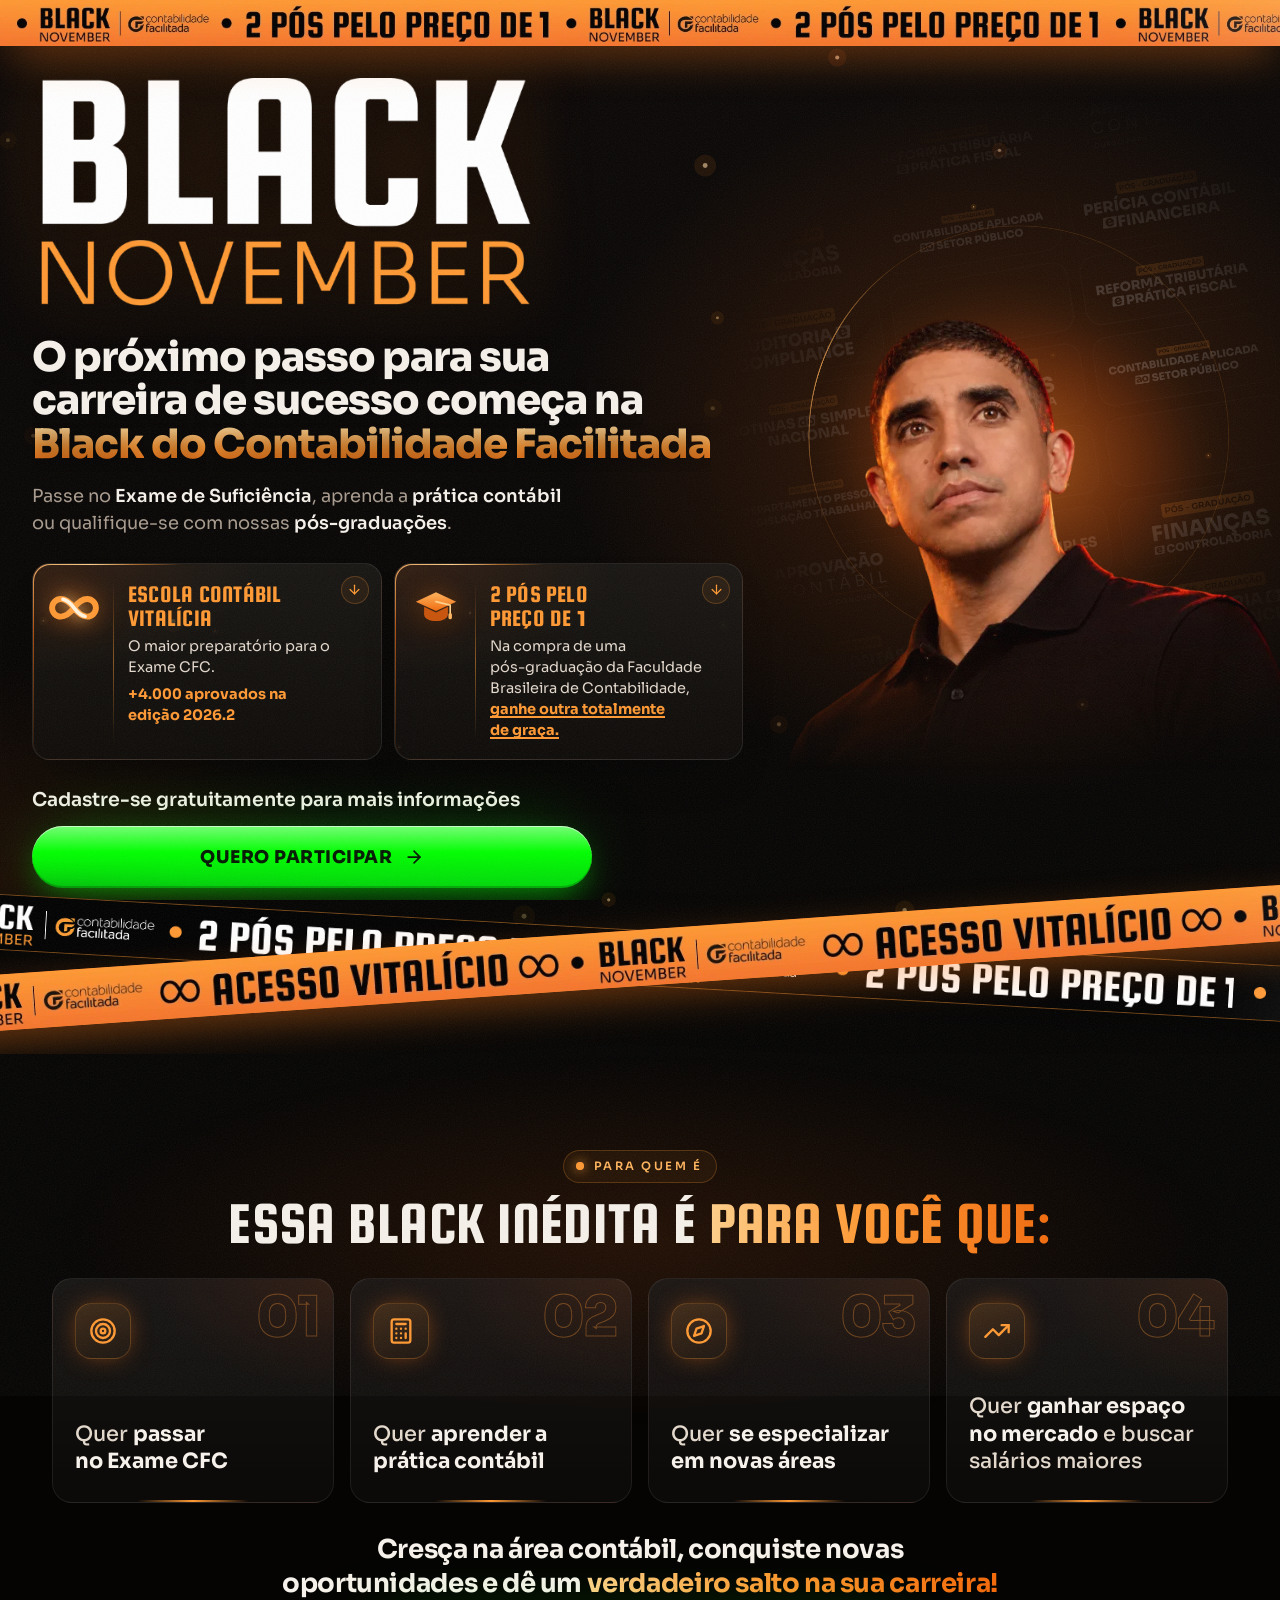
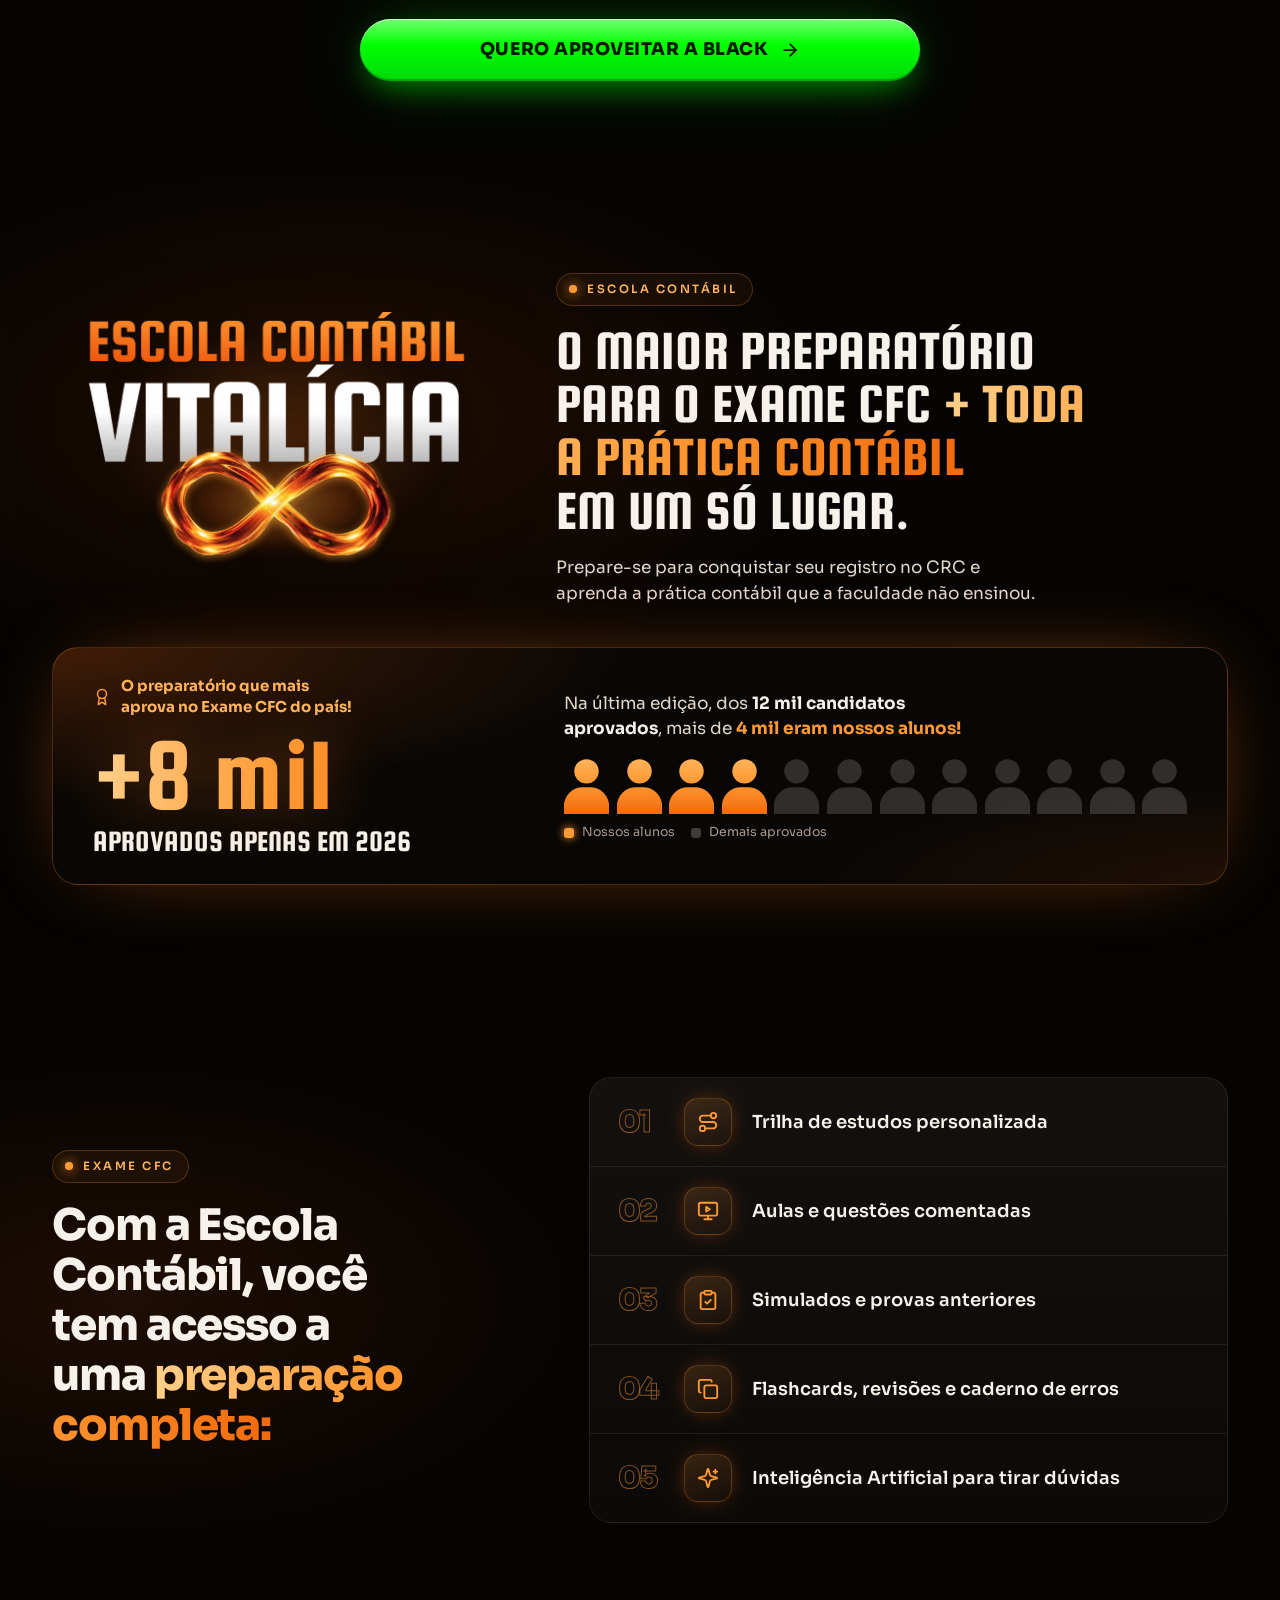
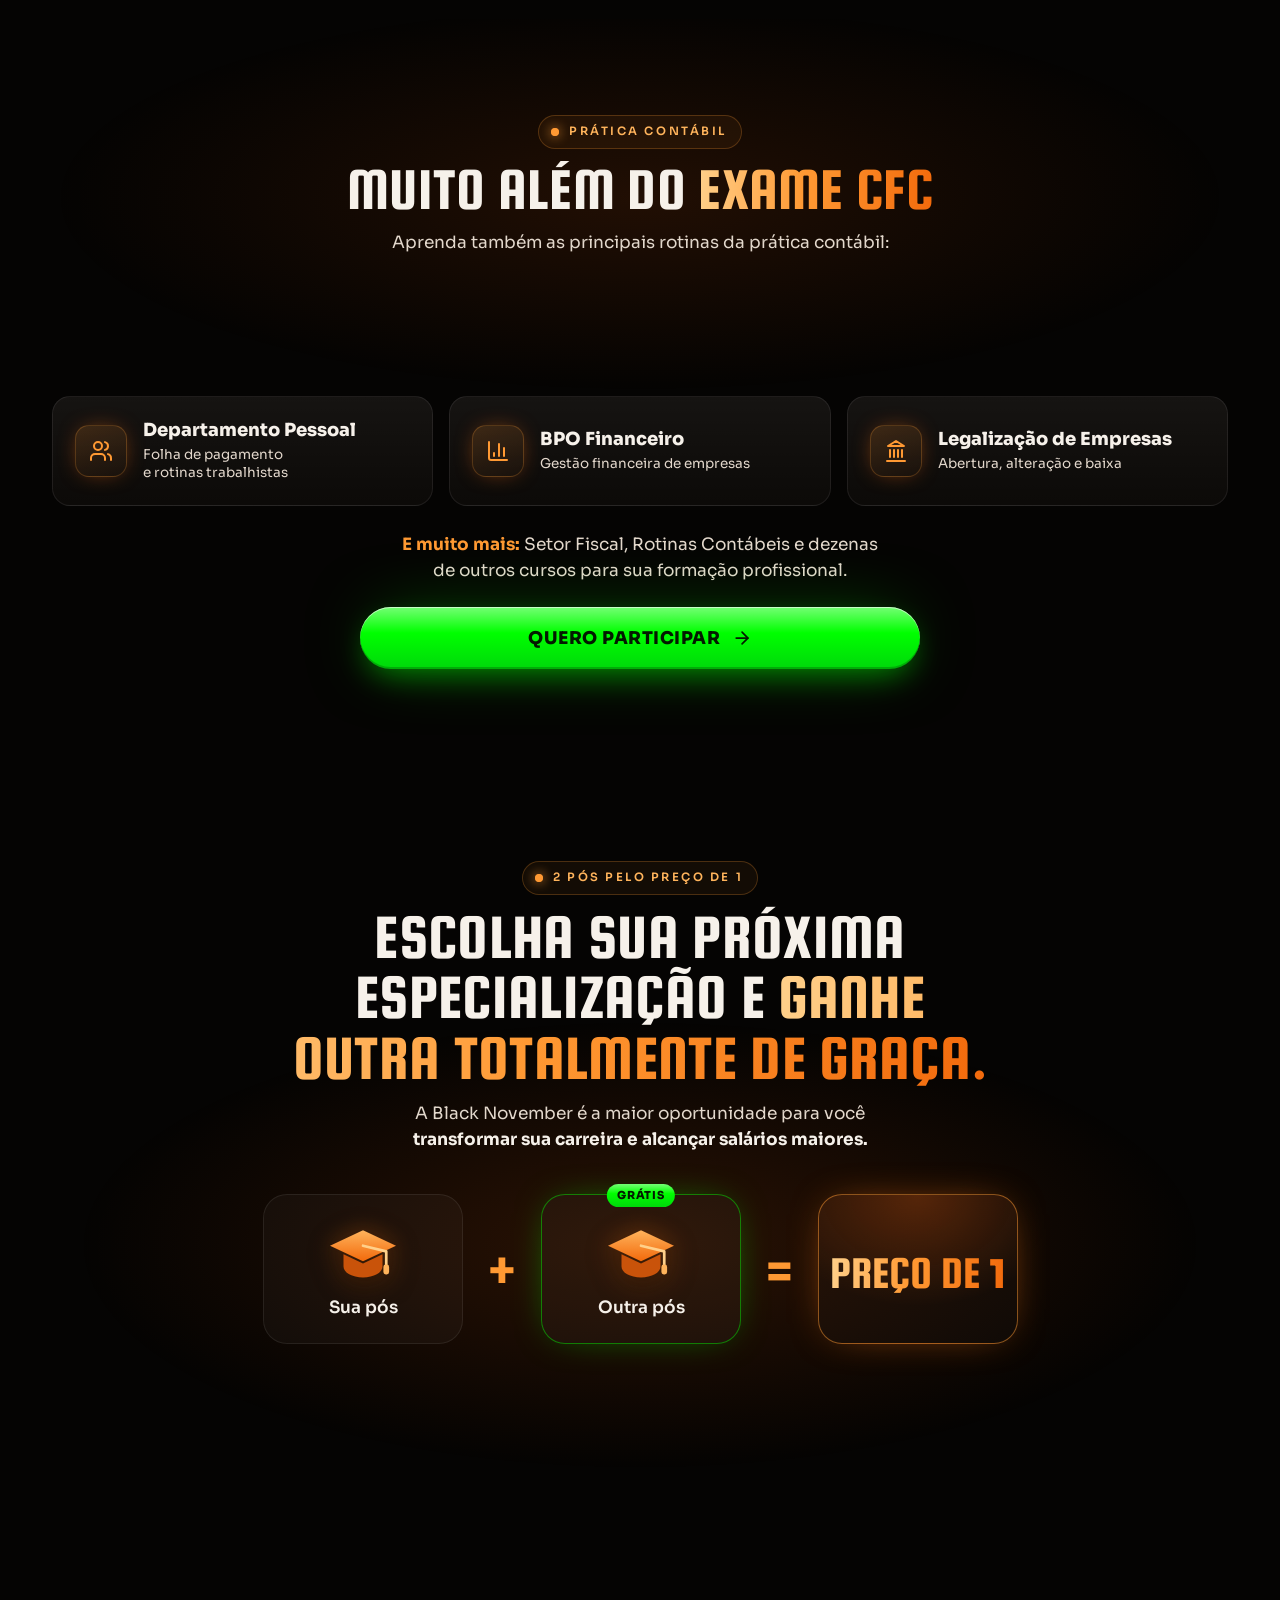
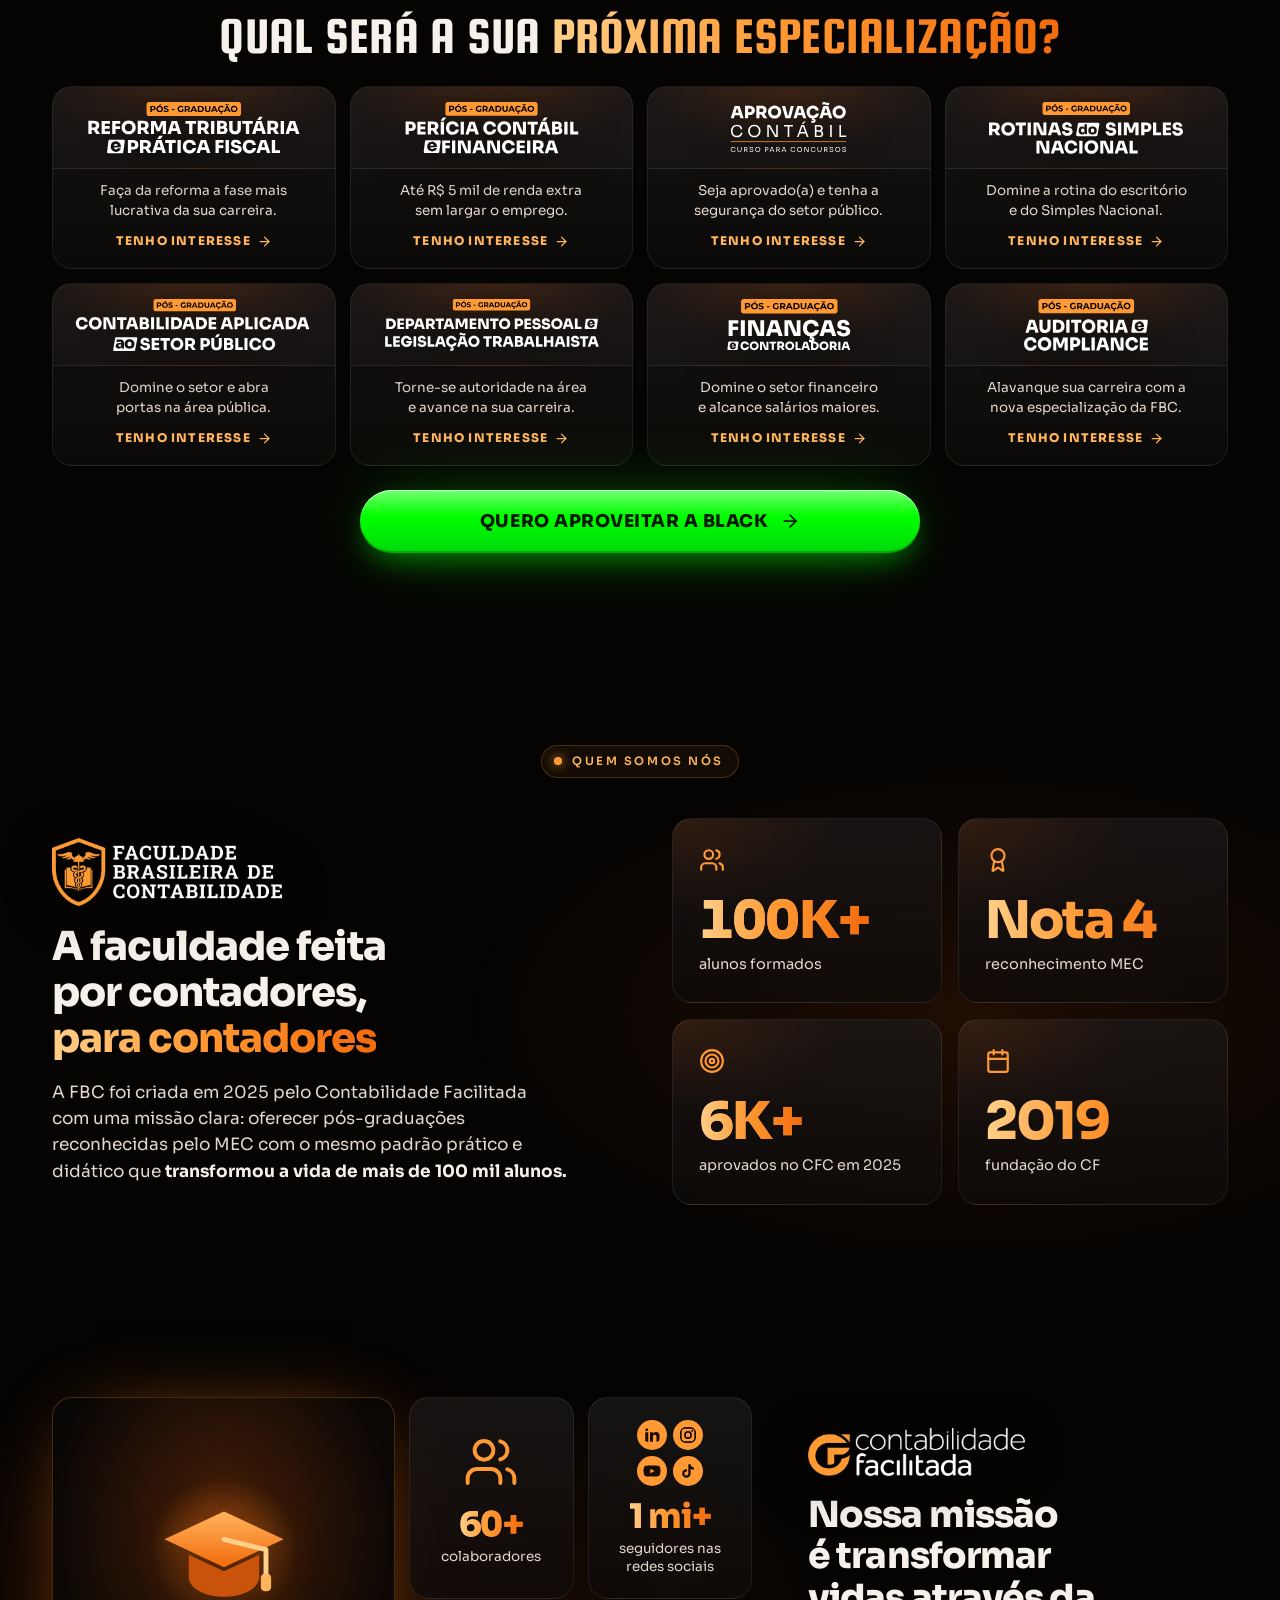
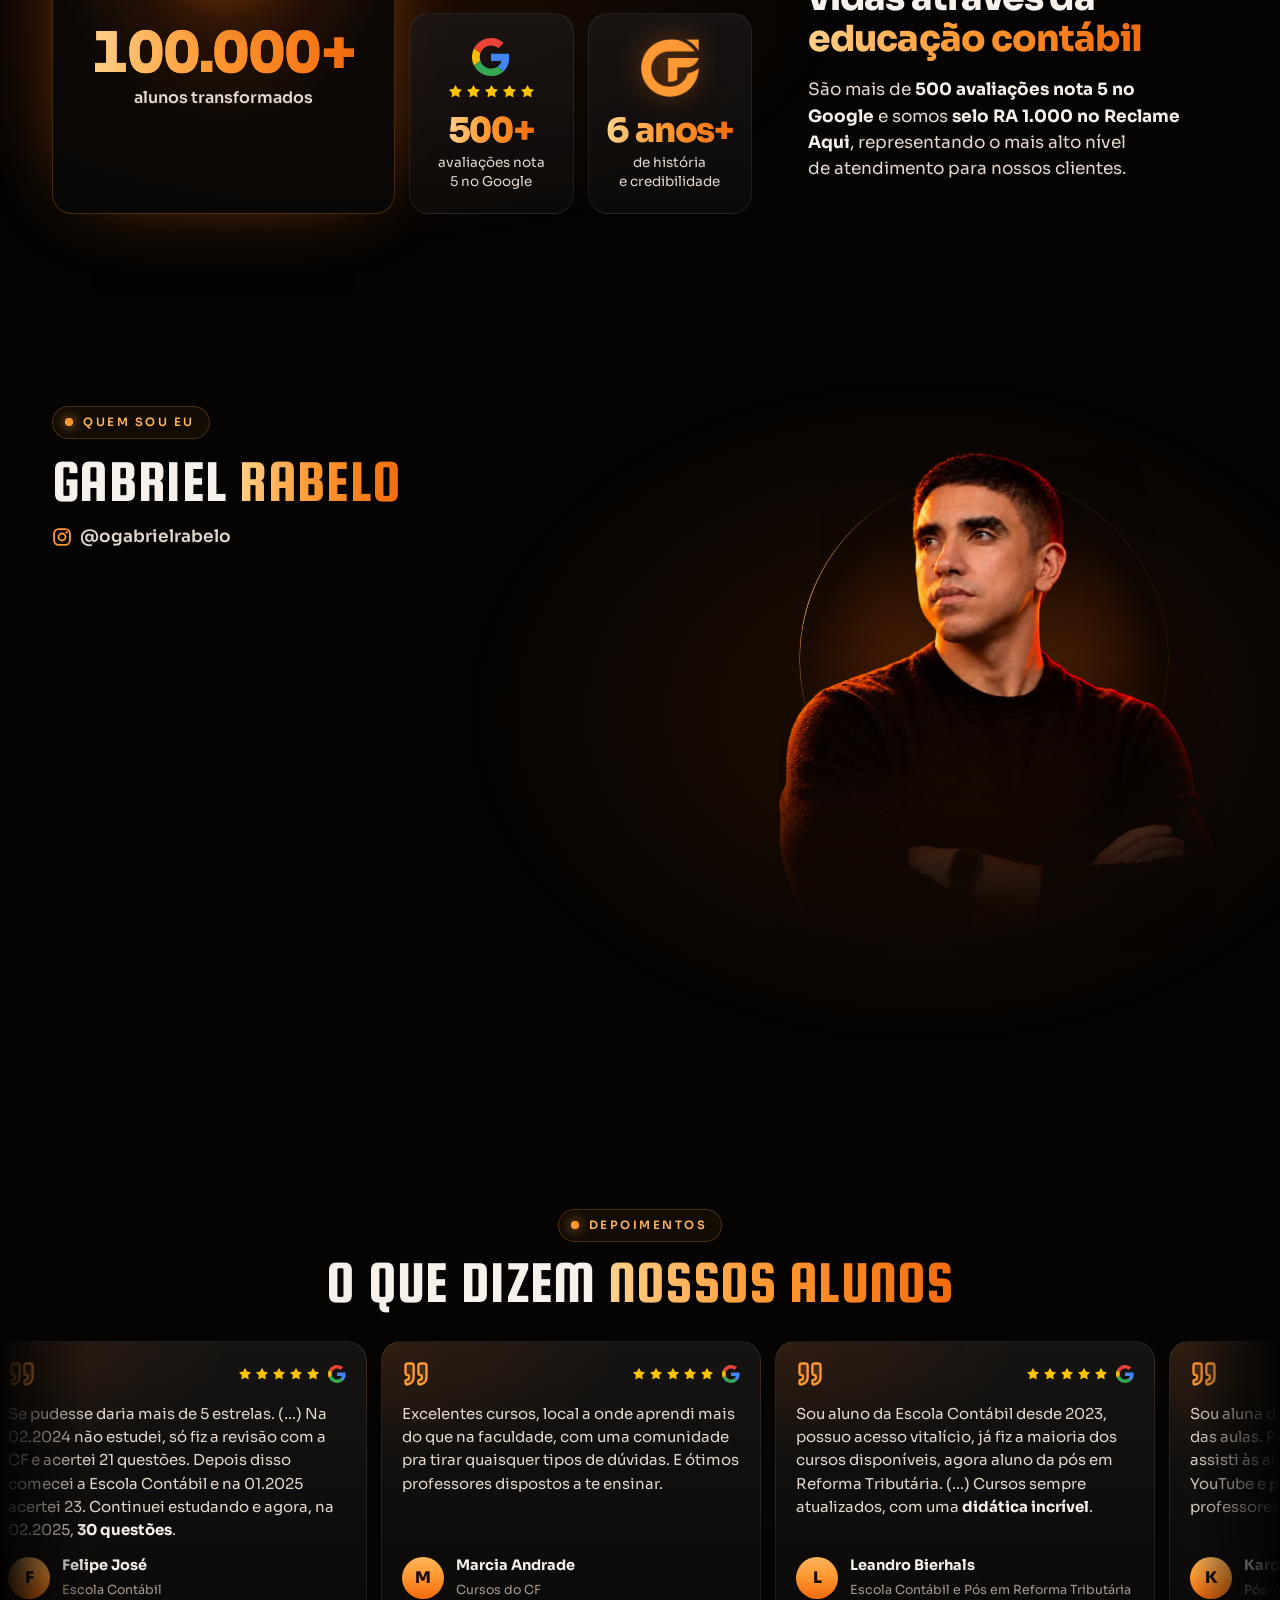
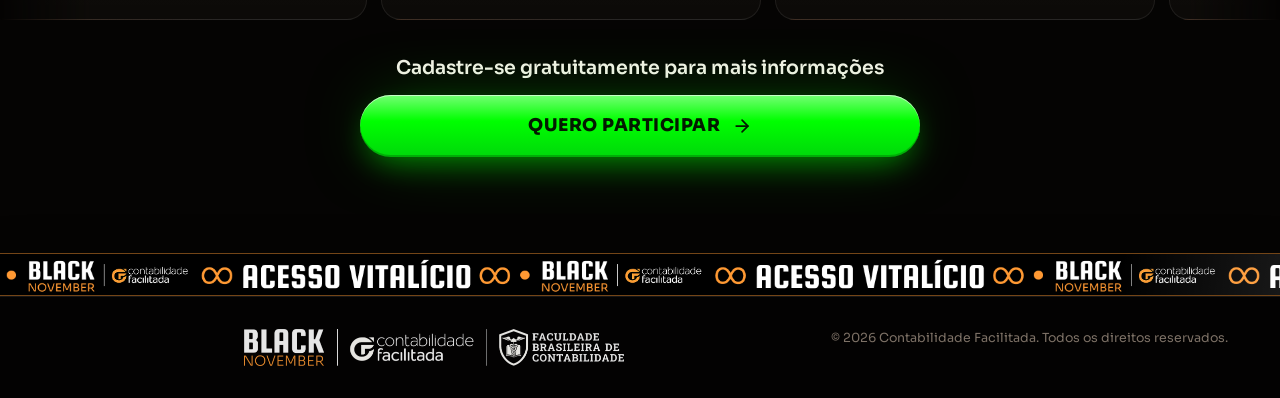
==== commit e2520432: "LP: novos CTAs, dock fixo, logo no topo do celular e Typeform no formato combinado - CTAs alternam "" ====
--- a/index.html
+++ b/index.html
@@ -26,7 +26,7 @@
 
   <link rel="preload" as="image" href="assets/img/gabriel-rabelo-600.webp" type="image/webp" media="(max-width: 959px)">
   <link rel="preload" as="image" href="assets/img/gabriel-rabelo-900.webp" type="image/webp" media="(min-width: 960px)">
-  <link rel="stylesheet" href="assets/css/style.css?v=20261029-10">
+  <link rel="stylesheet" href="assets/css/style.css?v=20261030-2">
 </head>
 <body>
   <!-- Google Tag Manager (noscript) -->
@@ -120,9 +120,9 @@
         </a>
 
         <!-- o título muda com a tela: no computador, "O próximo passo… começa na
-             Black do Contabilidade Facilitada"; no celular e no tablet, só
-             "Black November" -->
-        <h1 class="heroi__titulo" id="heroi-titulo" tabindex="-1" data-palavras><span class="titulo-computador">O próximo passo para sua carreira de sucesso começa na </span><span class="destaque">Black <span class="titulo-computador">do <span class="sem-quebra">Contabilidade Facilitada</span></span><span class="titulo-celular">November</span></span></h1>
+             Black do Contabilidade Facilitada"; no celular e no tablet, o
+             logo Black November empilhado -->
+        <h1 class="heroi__titulo" id="heroi-titulo" tabindex="-1" data-palavras><span class="titulo-computador">O próximo passo para sua carreira de sucesso começa na <span class="destaque">Black do <span class="sem-quebra">Contabilidade Facilitada</span></span></span><img class="titulo-celular heroi__logo" src="assets/img/logo-black-november-empilhado.webp" alt="Black November" width="600" height="278"></h1>
 
         <p class="heroi__apoio">Passe no <strong>Exame de Suficiência</strong>, aprenda a <strong>prática contábil</strong> ou&nbsp;qualifique-se com nossas <strong>pós-graduações</strong>.</p>
 
@@ -170,7 +170,7 @@
           <span class="halo-cta">
             <button class="botao botao--primario botao--grande" type="button" data-abrir-lead="heroi">
               <span class="botao__brilho" aria-hidden="true"></span>
-              <span class="botao__texto">Entrar na lista da Black</span>
+              <span class="botao__texto">Quero participar</span>
               <svg class="icone"><use href="#i-seta"/></svg>
             </button>
           </span>
@@ -235,7 +235,7 @@
         <span class="halo-cta">
           <button class="botao botao--primario botao--grande" type="button" data-abrir-lead="para-quem">
             <span class="botao__brilho" aria-hidden="true"></span>
-            <span class="botao__texto">Entrar na lista Black</span>
+            <span class="botao__texto">Quero aproveitar a Black</span>
             <svg class="icone"><use href="#i-seta"/></svg>
           </button>
         </span>
@@ -430,7 +430,7 @@
         <span class="halo-cta">
           <button class="botao botao--primario botao--grande" type="button" data-abrir-lead="pos">
             <span class="botao__brilho" aria-hidden="true"></span>
-            <span class="botao__texto">Quero participar da Black</span>
+            <span class="botao__texto">Quero aproveitar a Black</span>
             <svg class="icone"><use href="#i-seta"/></svg>
           </button>
         </span>
@@ -658,7 +658,7 @@
         <span class="halo-cta">
           <button class="botao botao--primario botao--grande" type="button" data-abrir-lead="final">
             <span class="botao__brilho" aria-hidden="true"></span>
-            <span class="botao__texto">Entrar na lista da Black</span>
+            <span class="botao__texto">Quero participar</span>
             <svg class="icone"><use href="#i-seta"/></svg>
           </button>
         </span>
@@ -676,17 +676,15 @@
     </div>
   </footer>
 
-  <!-- Barra de ação persistente: dock inferior (celular) / pílula no topo (computador).
-       No celular o rótulo mostra a dobra da vez -->
+  <!-- Barra de ação persistente: dock inferior (celular) / pílula no topo (computador) -->
   <div class="dock" id="dock" aria-hidden="true">
-    <img class="dock__logo" src="assets/img/logo-black-november-empilhado.webp" alt="" width="600" height="278">
     <div class="dock__texto">
-      <span class="dock__rotulo">Black 26</span>
-      <strong class="dock__chamada">Lista da Black</strong>
+      <strong class="dock__chamada">Black November</strong>
+      <span class="dock__rotulo">Contabilidade Facilitada</span>
     </div>
     <button class="botao botao--primario botao--compacto" type="button" data-abrir-lead="dock" tabindex="-1">
       <span class="botao__brilho" aria-hidden="true"></span>
-      <span class="botao__texto">Entrar na lista</span>
+      <span class="botao__texto">Quero participar</span>
       <svg class="icone"><use href="#i-seta"/></svg>
     </button>
   </div>
@@ -753,7 +751,7 @@
 
             <button class="botao botao--primario botao--grande botao--bloco" type="submit" id="lead-enviar">
               <span class="botao__brilho" aria-hidden="true"></span>
-              <span class="botao__texto">Garantir meu lugar na lista</span>
+              <span class="botao__texto">Quero aproveitar a Black</span>
               <svg class="icone"><use href="#i-seta"/></svg>
               <span class="botao__carregando" aria-hidden="true"></span>
             </button>
@@ -779,6 +777,6 @@
     </div>
   </div>
 
-  <script src="assets/js/main.js?v=20261030-1" defer></script>
+  <script src="assets/js/main.js?v=20261030-3" defer></script>
 </body>
 </html>
--- a/assets/css/style.css
+++ b/assets/css/style.css
@@ -2462,7 +2462,6 @@
 }
 .dock.is-visivel { opacity: 1; pointer-events: auto; transform: none; }
 
-.dock__logo { display: none; height: 34px; width: auto; }
 .dock__texto { display: grid; line-height: 1.15; min-width: 0; }
 .dock__rotulo {
   color: var(--apagado);
@@ -2485,10 +2484,6 @@
 @media (max-width: 359px) {
   .dock { gap: 8px; padding-left: 14px; }
   .dock__rotulo { display: none; }
-}
-
-@media (min-width: 400px) {
-  .dock__logo { display: block; }
 }
 
 @media (min-width: 960px) {
@@ -2503,8 +2498,6 @@
     transform: translate(-50%, calc(-100% - 30px));
   }
   .dock.is-visivel { transform: translate(-50%, 0); }
-  .dock__logo { height: 36px; }
-  .dock__texto { padding-left: 18px; border-left: 1px solid rgba(255, 255, 255, 0.1); }
 }
 
 /* =========================================================
@@ -2872,14 +2865,6 @@
 .stories { display: contents; }
 .stories__barras { display: none; }
 
-/* ---- dock: rótulo da dobra da vez ---- */
-.dock__rotulo.is-trocando { animation: rotulo-troca 0.5s var(--curva-saida); }
-
-@keyframes rotulo-troca {
-  from { opacity: 0; transform: translateY(6px); }
-  to { opacity: 1; transform: none; }
-}
-
 @media (max-width: 959px) {
   .dock__rotulo { overflow: hidden; text-overflow: ellipsis; }
 }
@@ -2900,17 +2885,25 @@
       radial-gradient(80% 140% at 0% 0%, rgba(242, 96, 12, 0.16), transparent 70%),
       linear-gradient(180deg, #19110b, #0d0907);
   }
-  .dock__logo { display: none; }
   .dock__texto { flex: 1; gap: 4px; }
-  .dock__rotulo { display: block; font-size: 10px; letter-spacing: 0.12em; }
+  /* "Contabilidade Facilitada" em caixa baixa: em maiúsculas espaçadas não
+     cabe ao lado do botão */
+  .dock__rotulo { display: block; font-size: 11.5px; letter-spacing: 0.01em; text-transform: none; }
   .dock__chamada { font-size: 19px; line-height: 1; }
   .dock .botao { flex: none; padding: 14px 15px; font-size: 12px; letter-spacing: 0.02em; }
 }
+/* abaixo de 390px o dock aperta (sem a seta no botão) para
+   "Contabilidade Facilitada" caber inteiro */
+@media (max-width: 389px) {
+  html .dock { gap: 8px; padding-left: 14px; }
+  .dock__rotulo { font-size: 10.5px; }
+  .dock .botao { padding-inline: 11px; }
+  .dock .botao > .icone { display: none; }
+}
 @media (max-width: 359px) {
-  html .dock { gap: 8px; padding-left: 14px; }
+  .dock__rotulo { font-size: 10px; }
   .dock__chamada { font-size: 17px; }
-  .dock .botao { padding-inline: 12px; }
-  .dock .botao > .icone { display: none; }
+  .dock .botao { padding-inline: 9px; font-size: 11px; letter-spacing: 0; }
 }
 
 /* ---- voltar ao topo, com o anel da leitura em volta ---- */
@@ -3015,13 +3008,13 @@
   .titulo-computador { display: none; }
   .titulo-celular { display: inline; }
 
-  /* título: só "Black November", logo abaixo da gola, por cima da base
-     da foto (que já sumiu no fundo) */
+  /* título: o logo Black November empilhado, logo abaixo da gola, por
+     cima da base da foto (que já sumiu no fundo) */
   .heroi__titulo {
     position: relative;
     z-index: 3;
     order: 3;
-    margin: calc(min(100vw, 560px) * -0.22) auto 10px;
+    margin: calc(min(100vw, 560px) * -0.04) auto 10px;
     color: var(--texto-2);
     font-size: clamp(17px, 4.7vw, 24px);
     font-weight: 700;
@@ -3029,12 +3022,13 @@
     letter-spacing: -0.015em;
     text-align: center;
   }
-  .heroi__titulo .destaque {
+  .heroi__titulo .heroi__logo {
     display: block;
-    font-size: min(calc((100vw - 2 * var(--gutter)) / 8.4), 52px);
-    font-weight: 800;
-    line-height: 1.08;
-    letter-spacing: -0.025em;
+    width: min(60vw, 300px);
+    height: auto;
+    margin-inline: auto;
+    filter: drop-shadow(0 8px 24px rgba(0, 0, 0, 0.8)) drop-shadow(0 0 30px rgba(255, 120, 20, 0.18));
+    animation: surgir 0.9s 0.35s var(--curva-saida) both;
   }
   /* apoio em duas linhas: o texto mede ~53em, e o corpo acompanha a
      largura (11,3px em 360px, até 14px). Os negritos podem quebrar no meio,
@@ -3120,7 +3114,8 @@
   .heroi__marcas img:last-child { height: 22px; }
   .heroi__marcas .assinatura__divisor { height: 20px; }
   .heroi__visual { aspect-ratio: 1 / 0.62; }
-  .heroi__titulo { margin-top: calc(min(100vw, 560px) * -0.15); }
+  .heroi__titulo { margin-top: calc(min(100vw, 560px) * -0.01); }
+  .heroi__titulo .heroi__logo { width: min(50vw, 250px); }
   .ofertas { margin-top: 18px; }
   .oferta__icone { display: none; }
 }
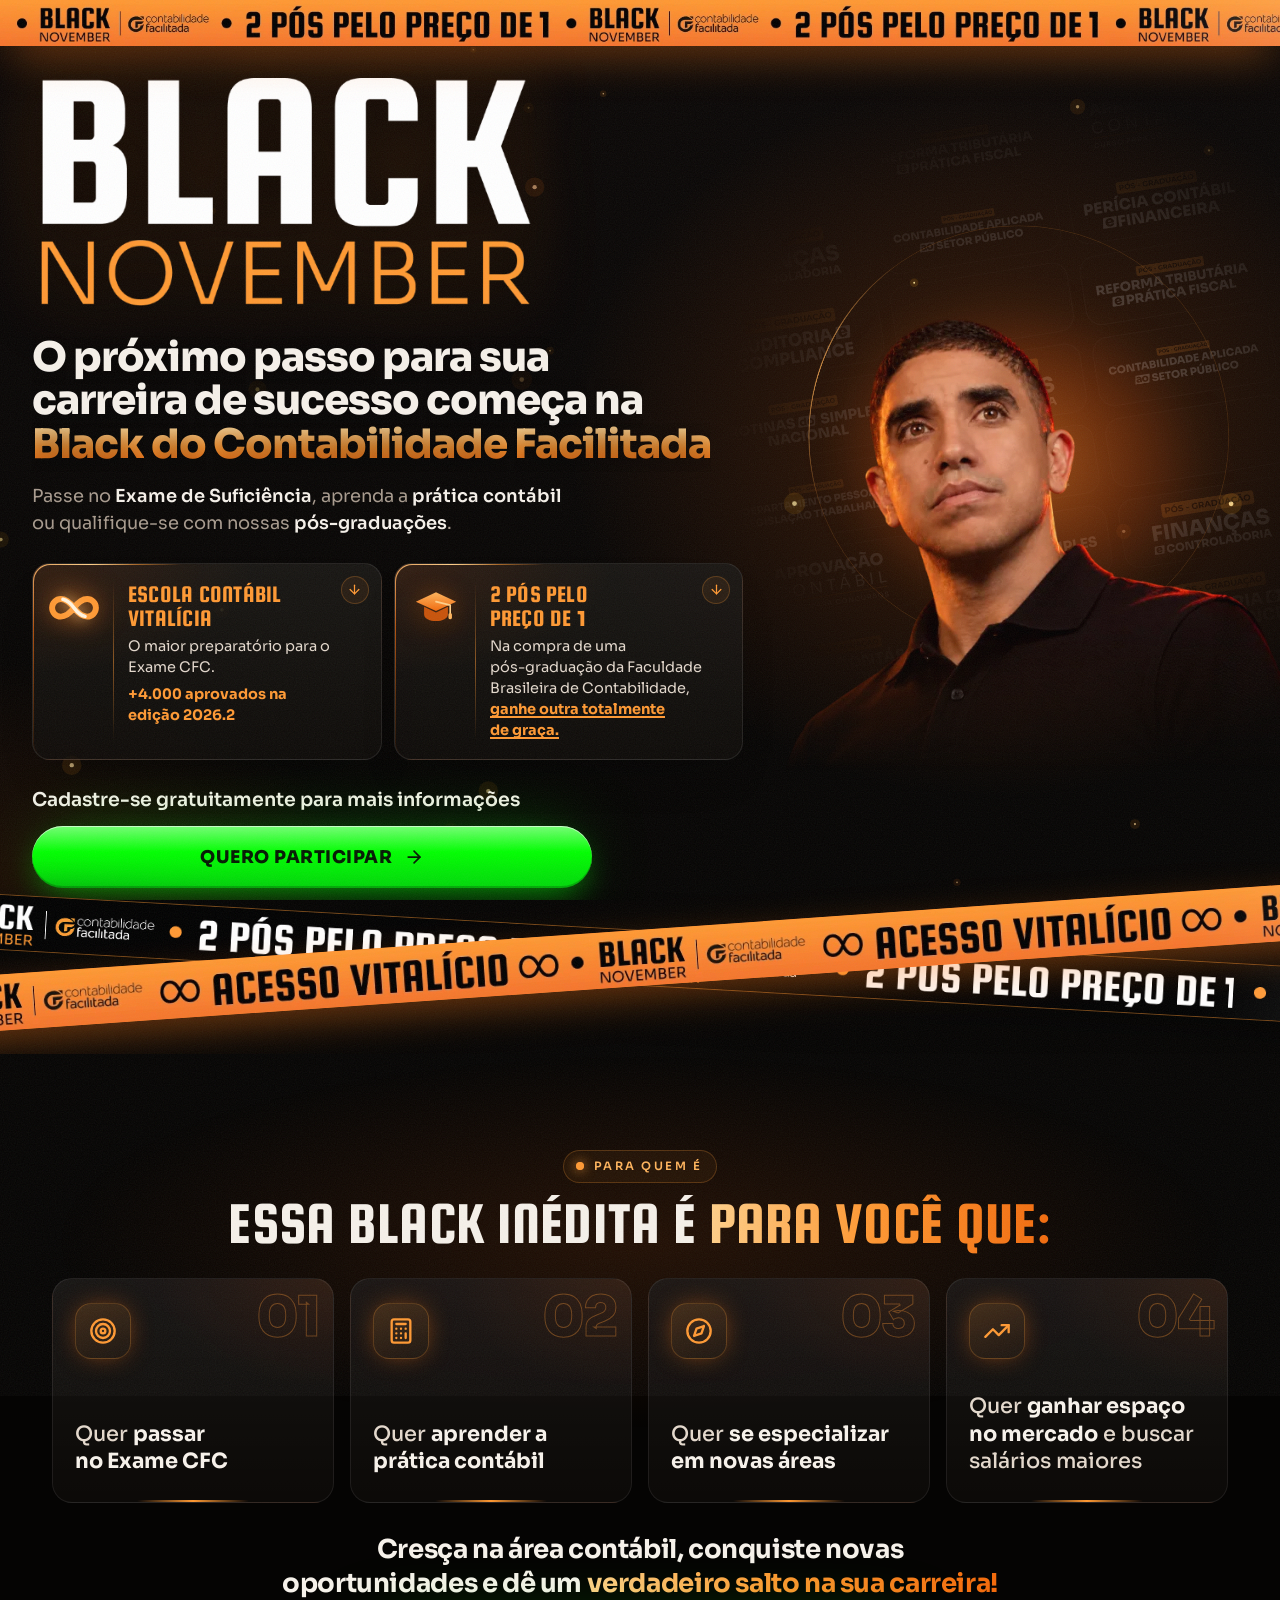
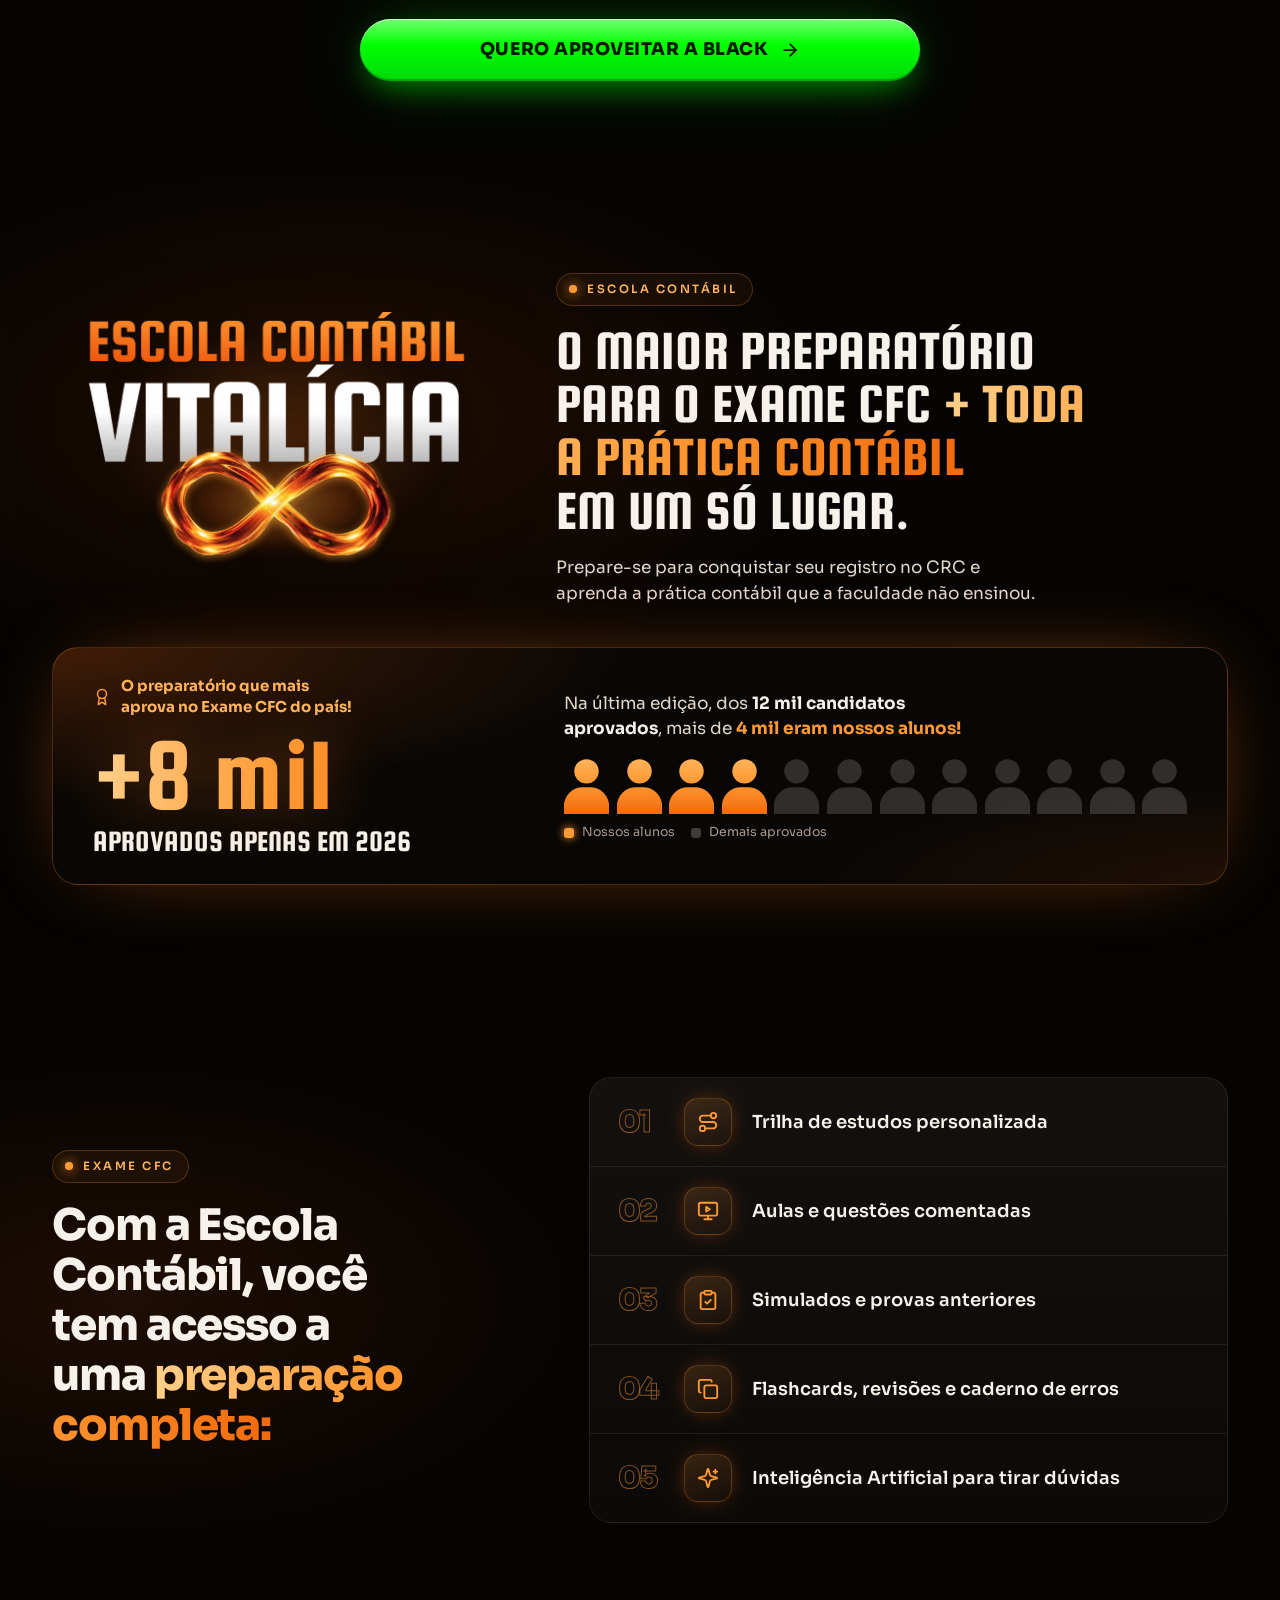
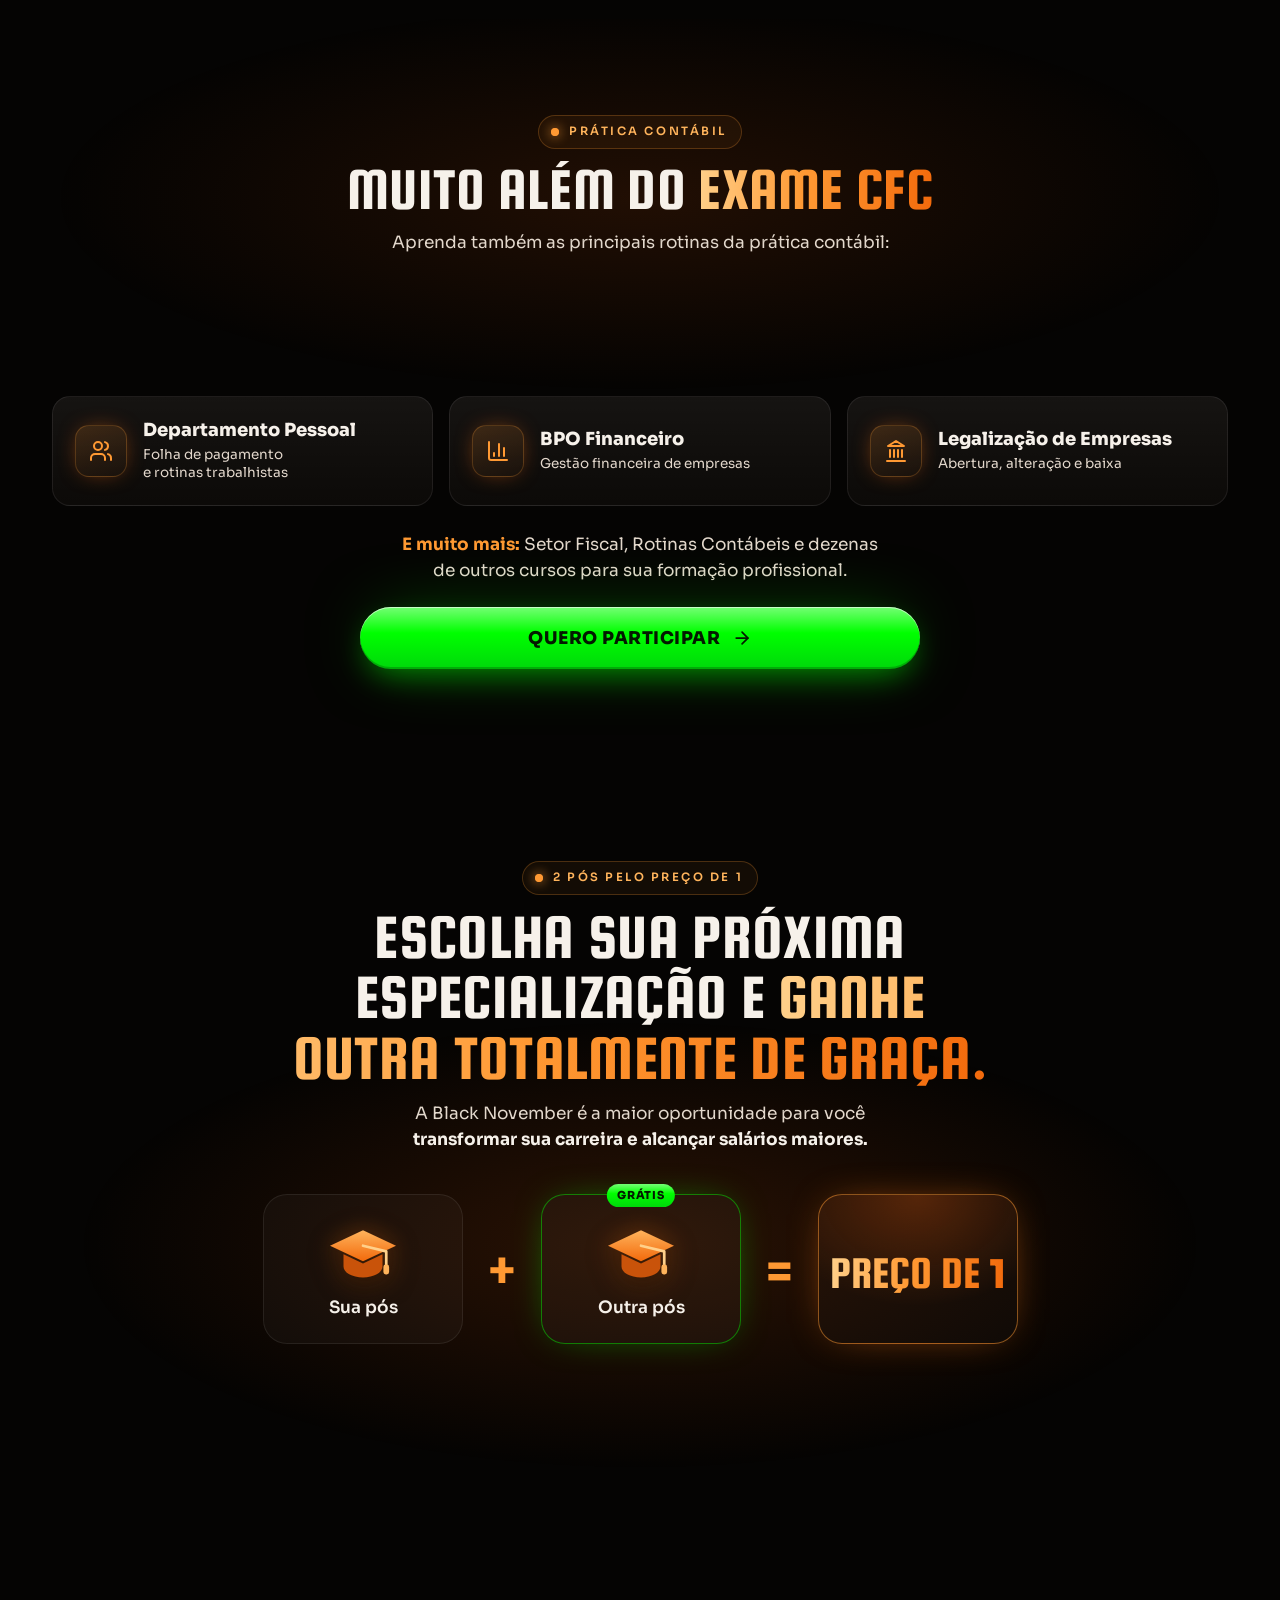
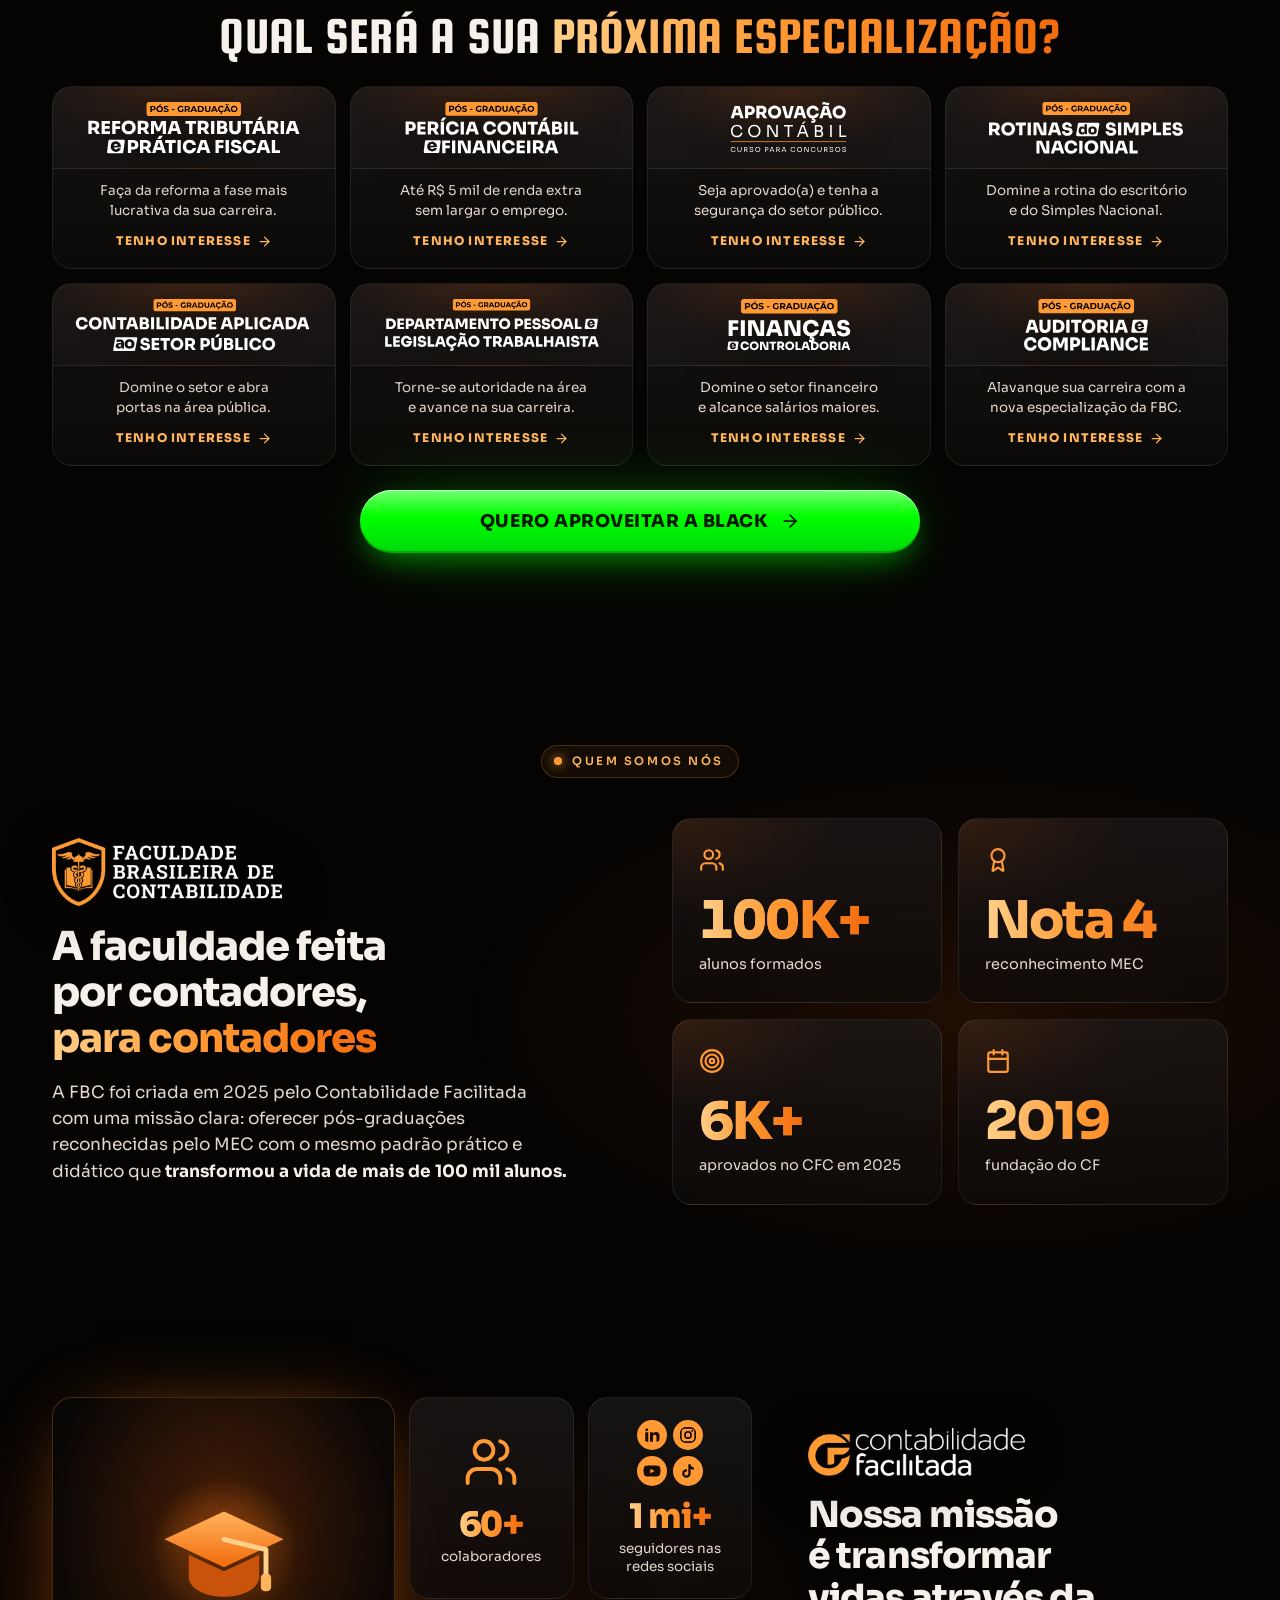
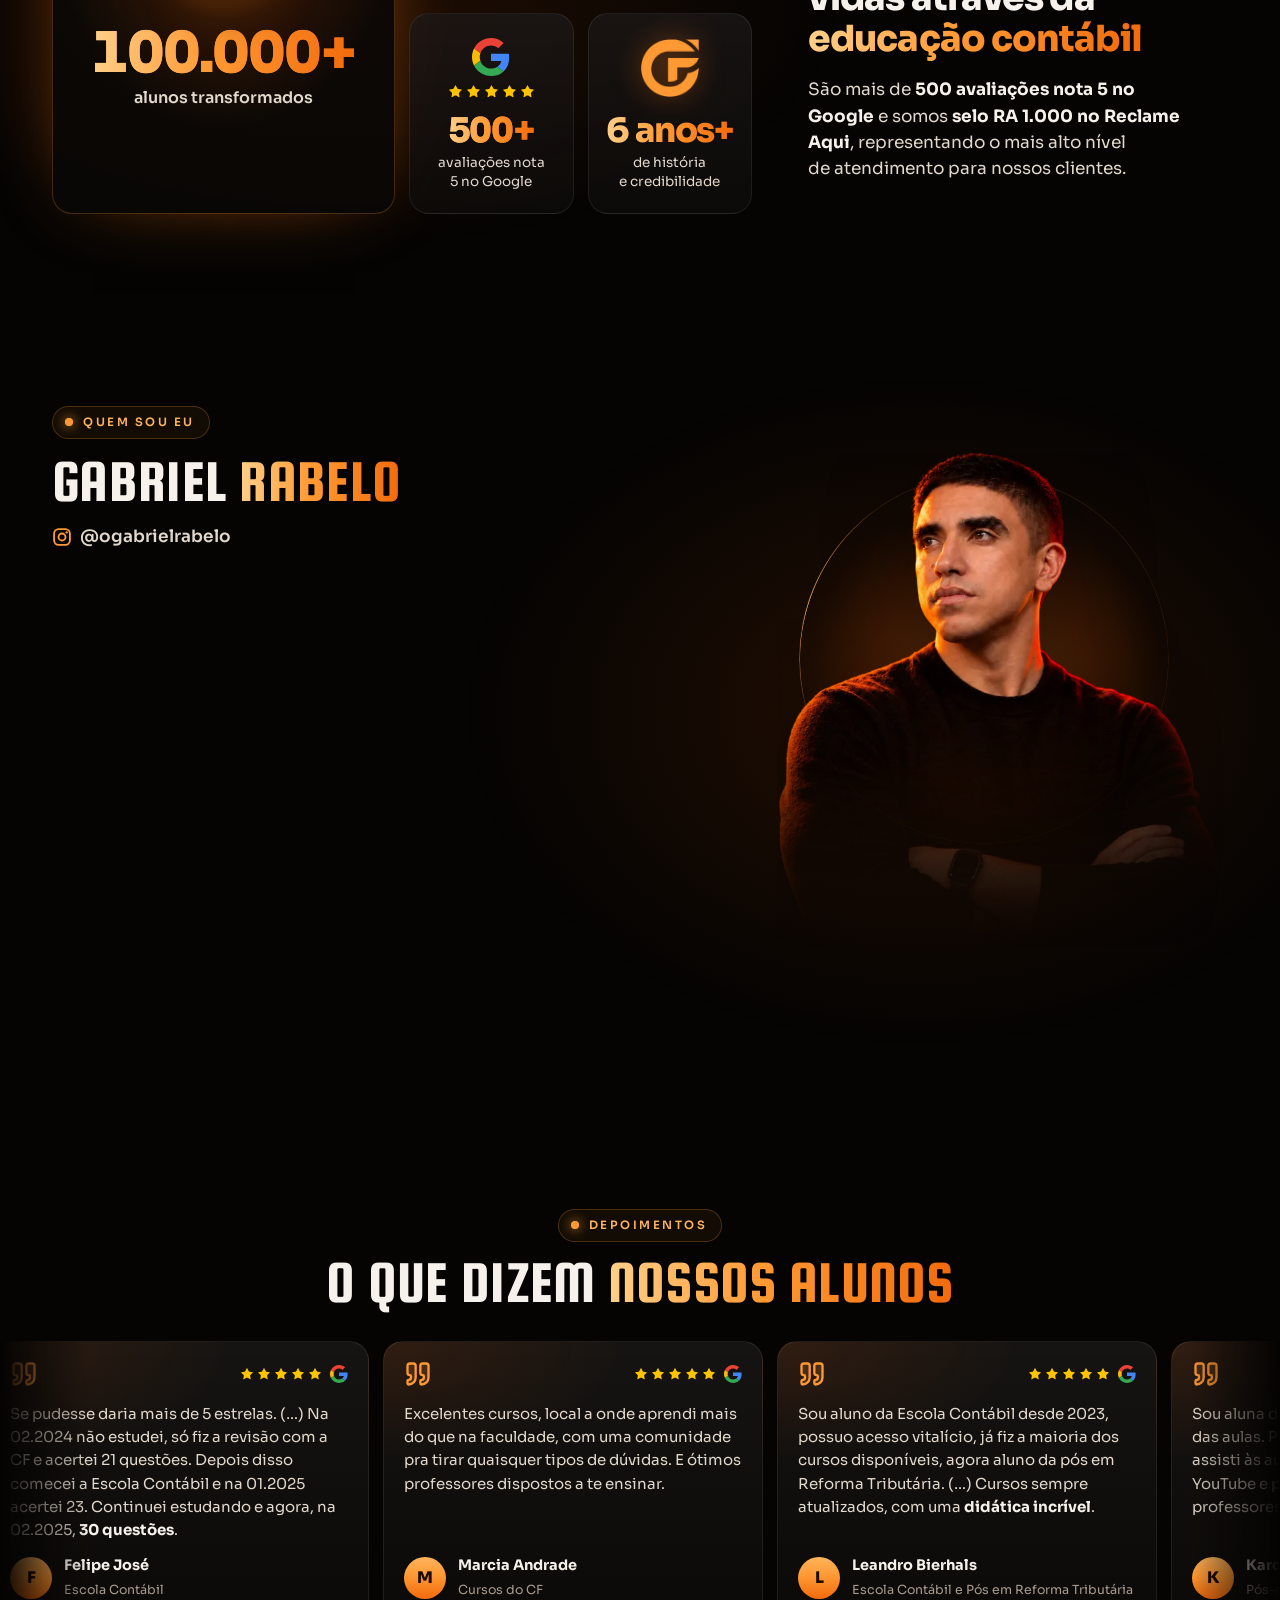
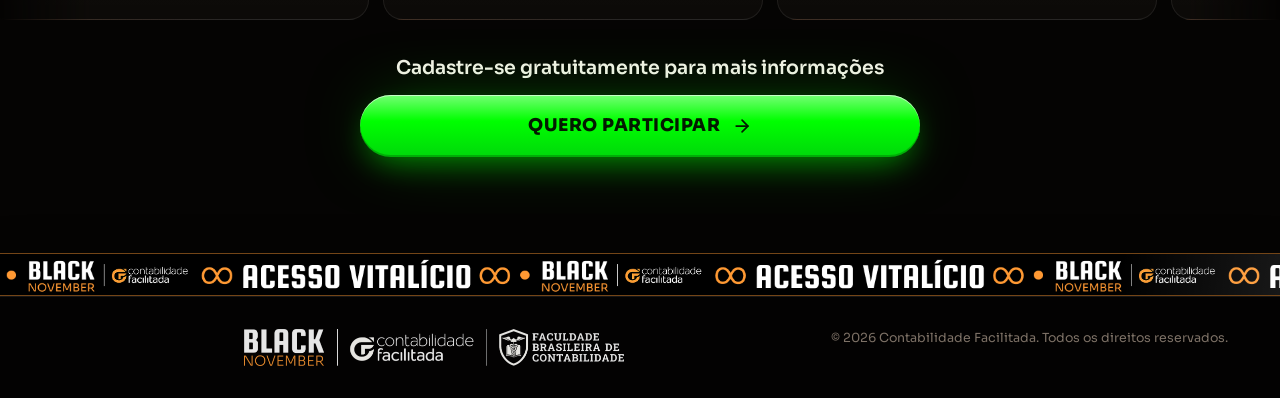
==== commit 55e9eb6b: "LP: cadastro sempre termina no Typeform, com aviso e contagem de 4 segundos Os botões abrem sempre o" ====
--- a/index.html
+++ b/index.html
@@ -26,7 +26,7 @@
 
   <link rel="preload" as="image" href="assets/img/gabriel-rabelo-600.webp" type="image/webp" media="(max-width: 959px)">
   <link rel="preload" as="image" href="assets/img/gabriel-rabelo-900.webp" type="image/webp" media="(min-width: 960px)">
-  <link rel="stylesheet" href="assets/css/style.css?v=20261030-2">
+  <link rel="stylesheet" href="assets/css/style.css?v=20261030-3">
 </head>
 <body>
   <!-- Google Tag Manager (noscript) -->
@@ -760,13 +760,29 @@
           </form>
         </div>
 
+        <!-- Etapa: aviso antes do Typeform (contagem montada em main.js) -->
+        <div class="lead__etapa lead__etapa--sucesso" data-etapa="aviso" hidden>
+          <div class="sucesso__marca" aria-hidden="true">
+            <svg viewBox="0 0 80 80"><circle cx="40" cy="40" r="36"/><path d="M24 41 35 52 57 29"/></svg>
+          </div>
+          <h2 class="lead__titulo" tabindex="-1">Cadastro <span class="destaque">confirmado!</span></h2>
+          <p class="lead__subtitulo"><span data-lead-nome>Seu lugar está garantido.</span> Para concluir, vamos abrir algumas perguntas rápidas.</p>
+          <p class="aviso__contagem">Abrindo em <strong id="lead-contagem">4</strong> <span id="lead-contagem-unidade">segundos</span>…</p>
+          <span class="aviso__barra" aria-hidden="true"><span></span></span>
+          <a class="botao botao--primario botao--bloco" id="lead-ir-agora" href="#">
+            <span class="botao__brilho" aria-hidden="true"></span>
+            <span class="botao__texto">Responder agora</span>
+            <svg class="icone"><use href="#i-seta"/></svg>
+          </a>
+        </div>
+
         <!-- Etapa: confirmação -->
         <div class="lead__etapa lead__etapa--sucesso" data-etapa="sucesso" hidden>
           <div class="sucesso__marca" aria-hidden="true">
             <svg viewBox="0 0 80 80"><circle cx="40" cy="40" r="36"/><path d="M24 41 35 52 57 29"/></svg>
           </div>
-          <h2 class="lead__titulo" tabindex="-1" id="lead-sucesso-titulo">Você está na <span class="destaque">lista da Black!</span></h2>
-          <p class="lead__subtitulo"><span id="lead-sucesso-nome">Seu lugar está garantido.</span> Vamos avisar você em primeira mão quando as condições forem liberadas.</p>
+          <h2 class="lead__titulo" tabindex="-1">Você está na <span class="destaque">lista da Black!</span></h2>
+          <p class="lead__subtitulo"><span data-lead-nome>Seu lugar está garantido.</span> Vamos avisar você em primeira mão quando as condições forem liberadas.</p>
           <button class="botao botao--primario botao--bloco" type="button" data-fechar-lead>
             <span class="botao__brilho" aria-hidden="true"></span>
             <span class="botao__texto">Voltar para a página</span>
@@ -777,6 +793,6 @@
     </div>
   </div>
 
-  <script src="assets/js/main.js?v=20261030-3" defer></script>
+  <script src="assets/js/main.js?v=20261030-4" defer></script>
 </body>
 </html>
--- a/assets/css/style.css
+++ b/assets/css/style.css
@@ -2791,6 +2791,30 @@
 
 .lead__etapa--sucesso .botao--texto { margin-top: 8px; }
 
+/* aviso antes do Typeform: contagem e barra que enche no tempo da espera
+   (--espera vem de main.js) */
+.lead__etapa--sucesso .lead__subtitulo:has(+ .aviso__contagem) { margin-bottom: 18px; }
+.aviso__contagem { margin: 0 0 12px; color: var(--apagado); font-size: 14px; }
+.aviso__contagem strong { color: var(--laranja); font-variant-numeric: tabular-nums; }
+.aviso__barra {
+  display: block;
+  width: 100%;
+  height: 4px;
+  margin-bottom: 22px;
+  border-radius: 999px;
+  background: rgba(255, 255, 255, 0.08);
+  overflow: hidden;
+}
+.aviso__barra > span {
+  display: block;
+  height: 100%;
+  border-radius: inherit;
+  background: var(--gradiente-laranja);
+  transform-origin: left;
+  animation: aviso-enche var(--espera, 4s) linear both;
+}
+@keyframes aviso-enche { from { transform: scaleX(0); } to { transform: scaleX(1); } }
+
 /* celular: folha mais enxuta, botão sem cortar o texto */
 @media (max-width: 767px) {
   /* alça (23px) + faixa (31px) + respiro: o X fica ao lado do logo */
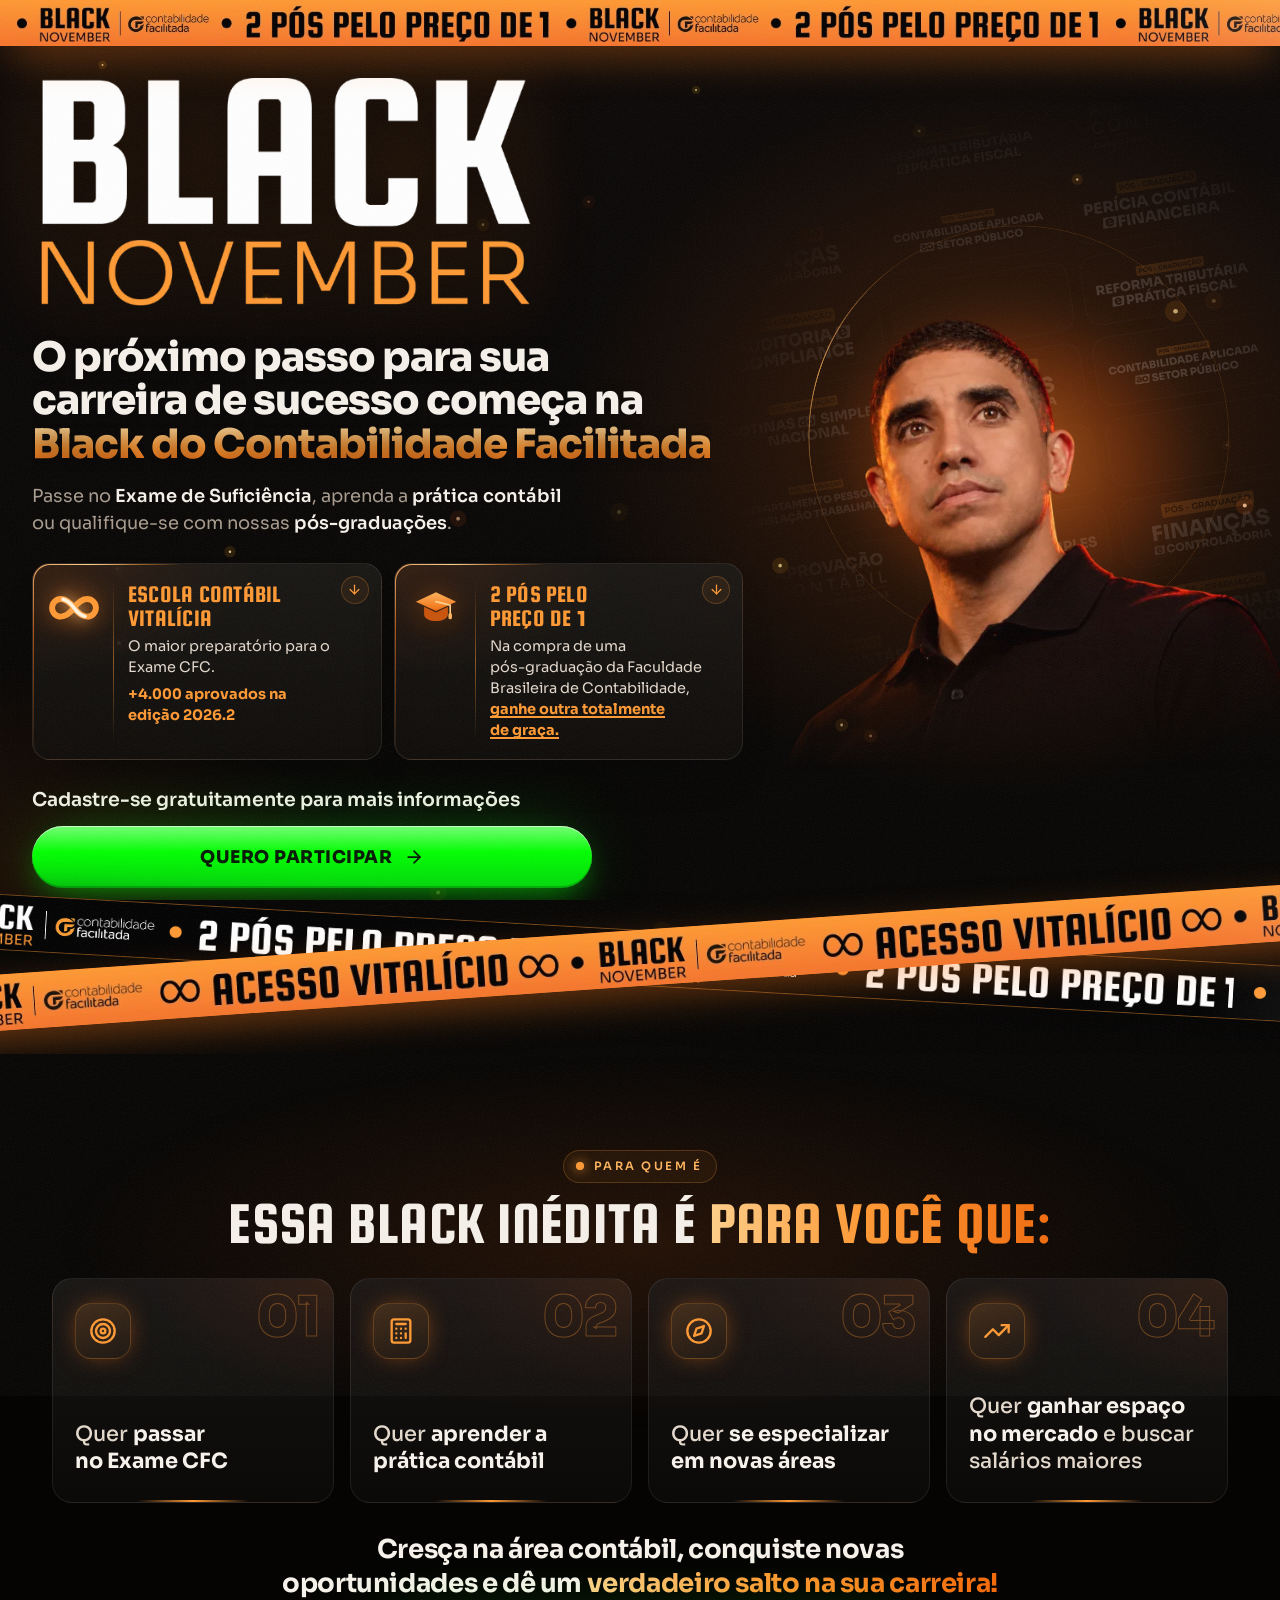
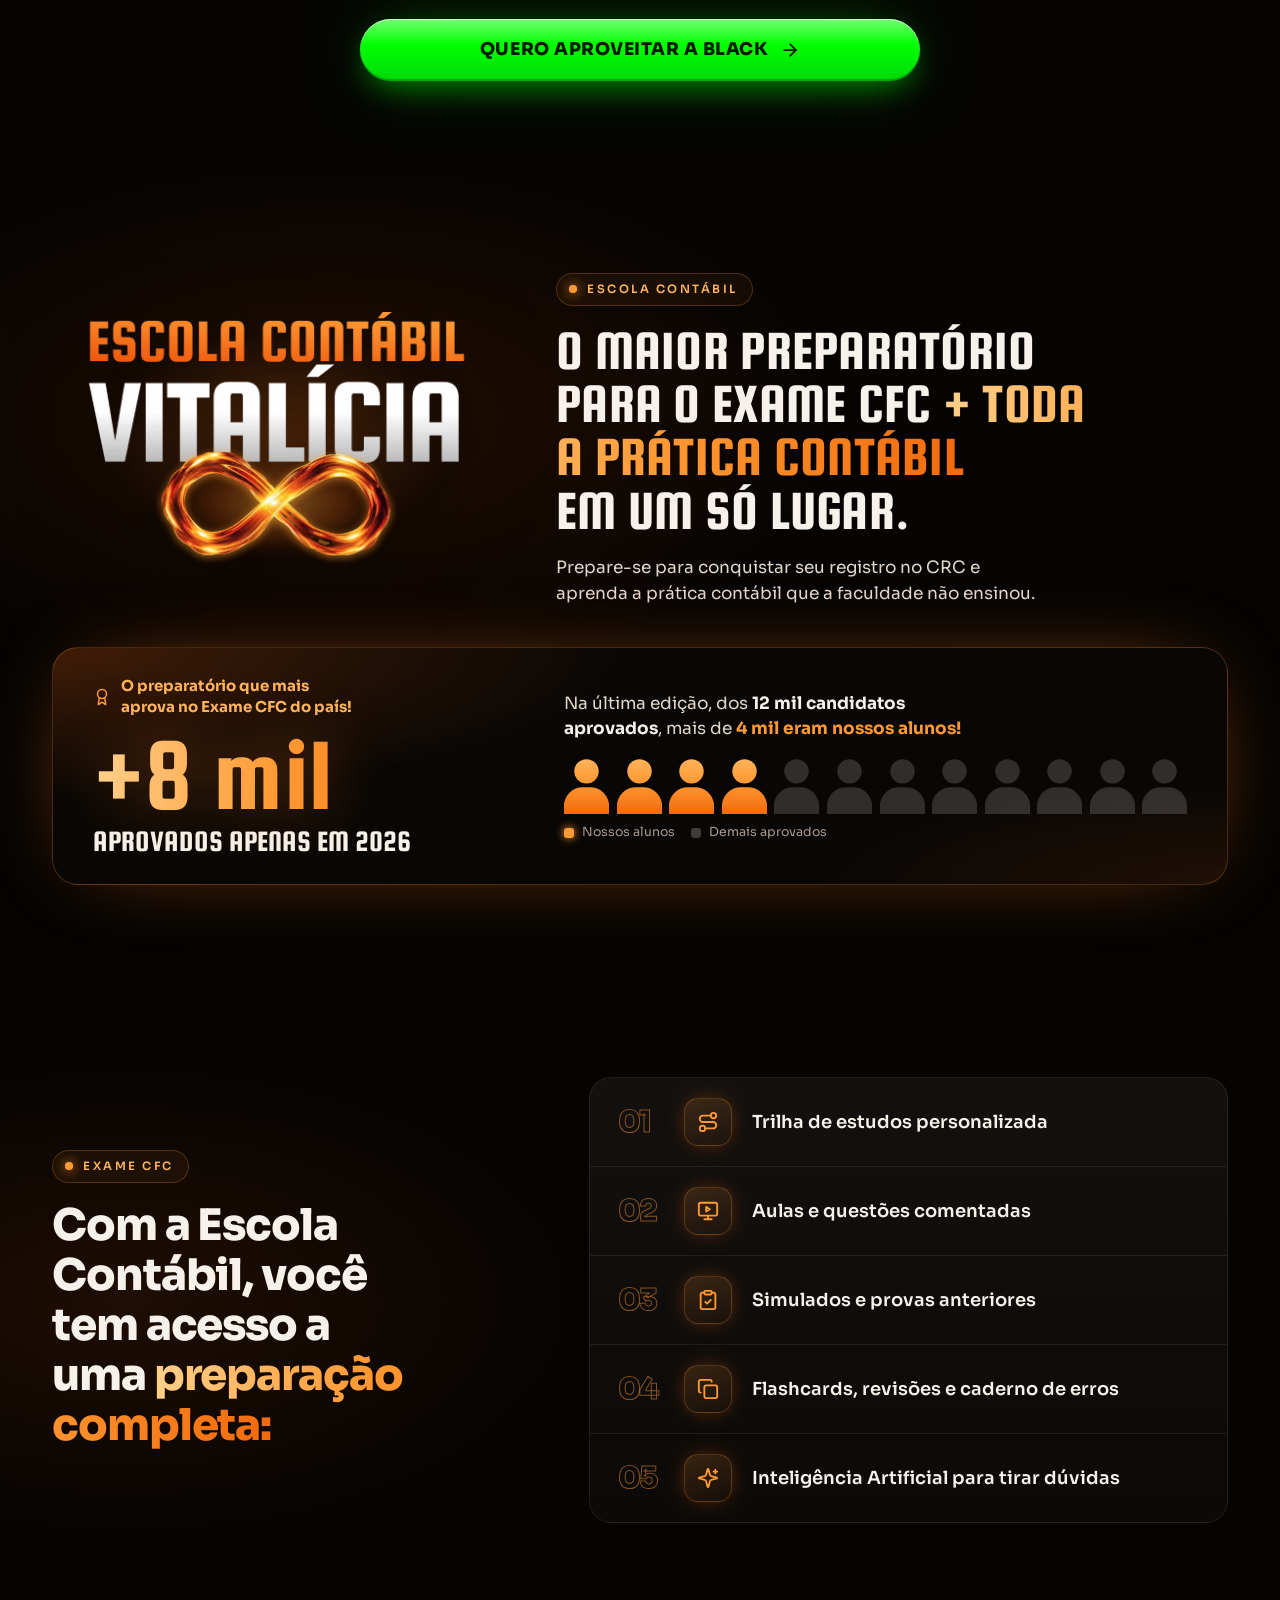
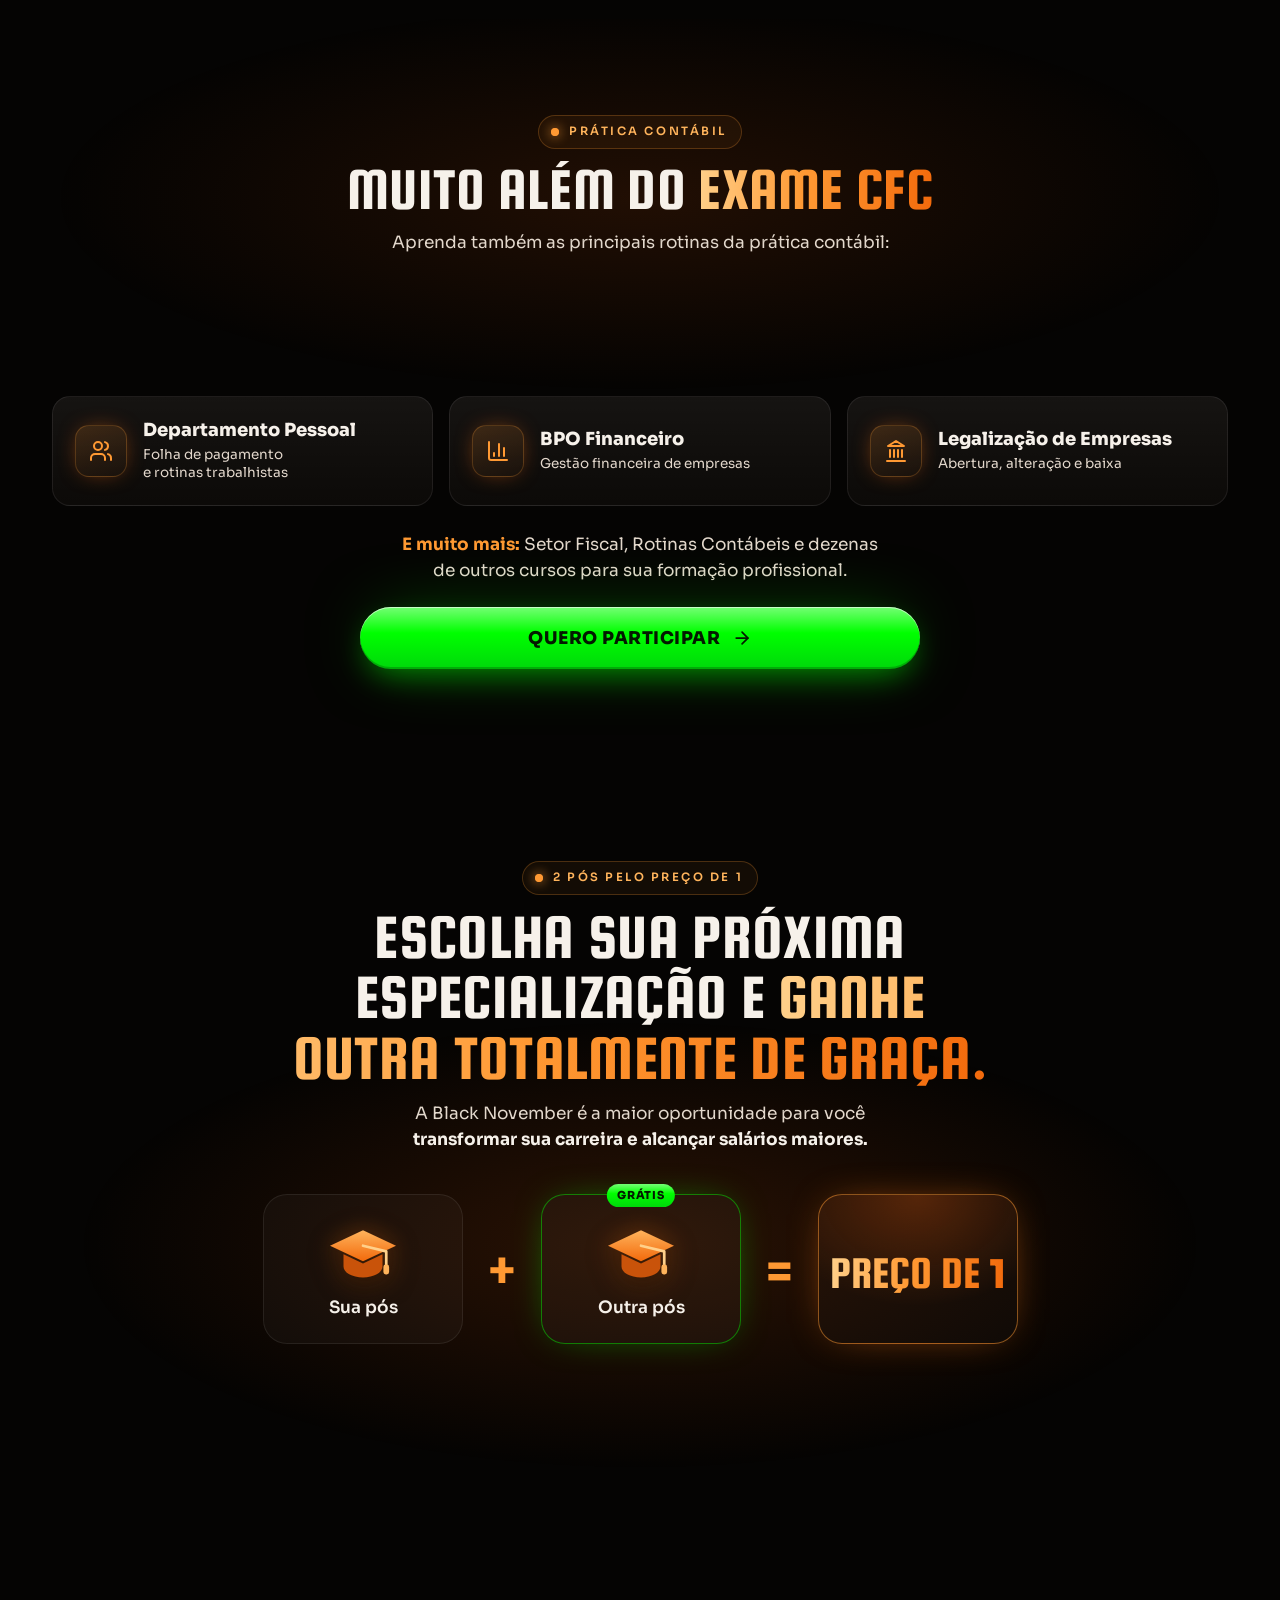
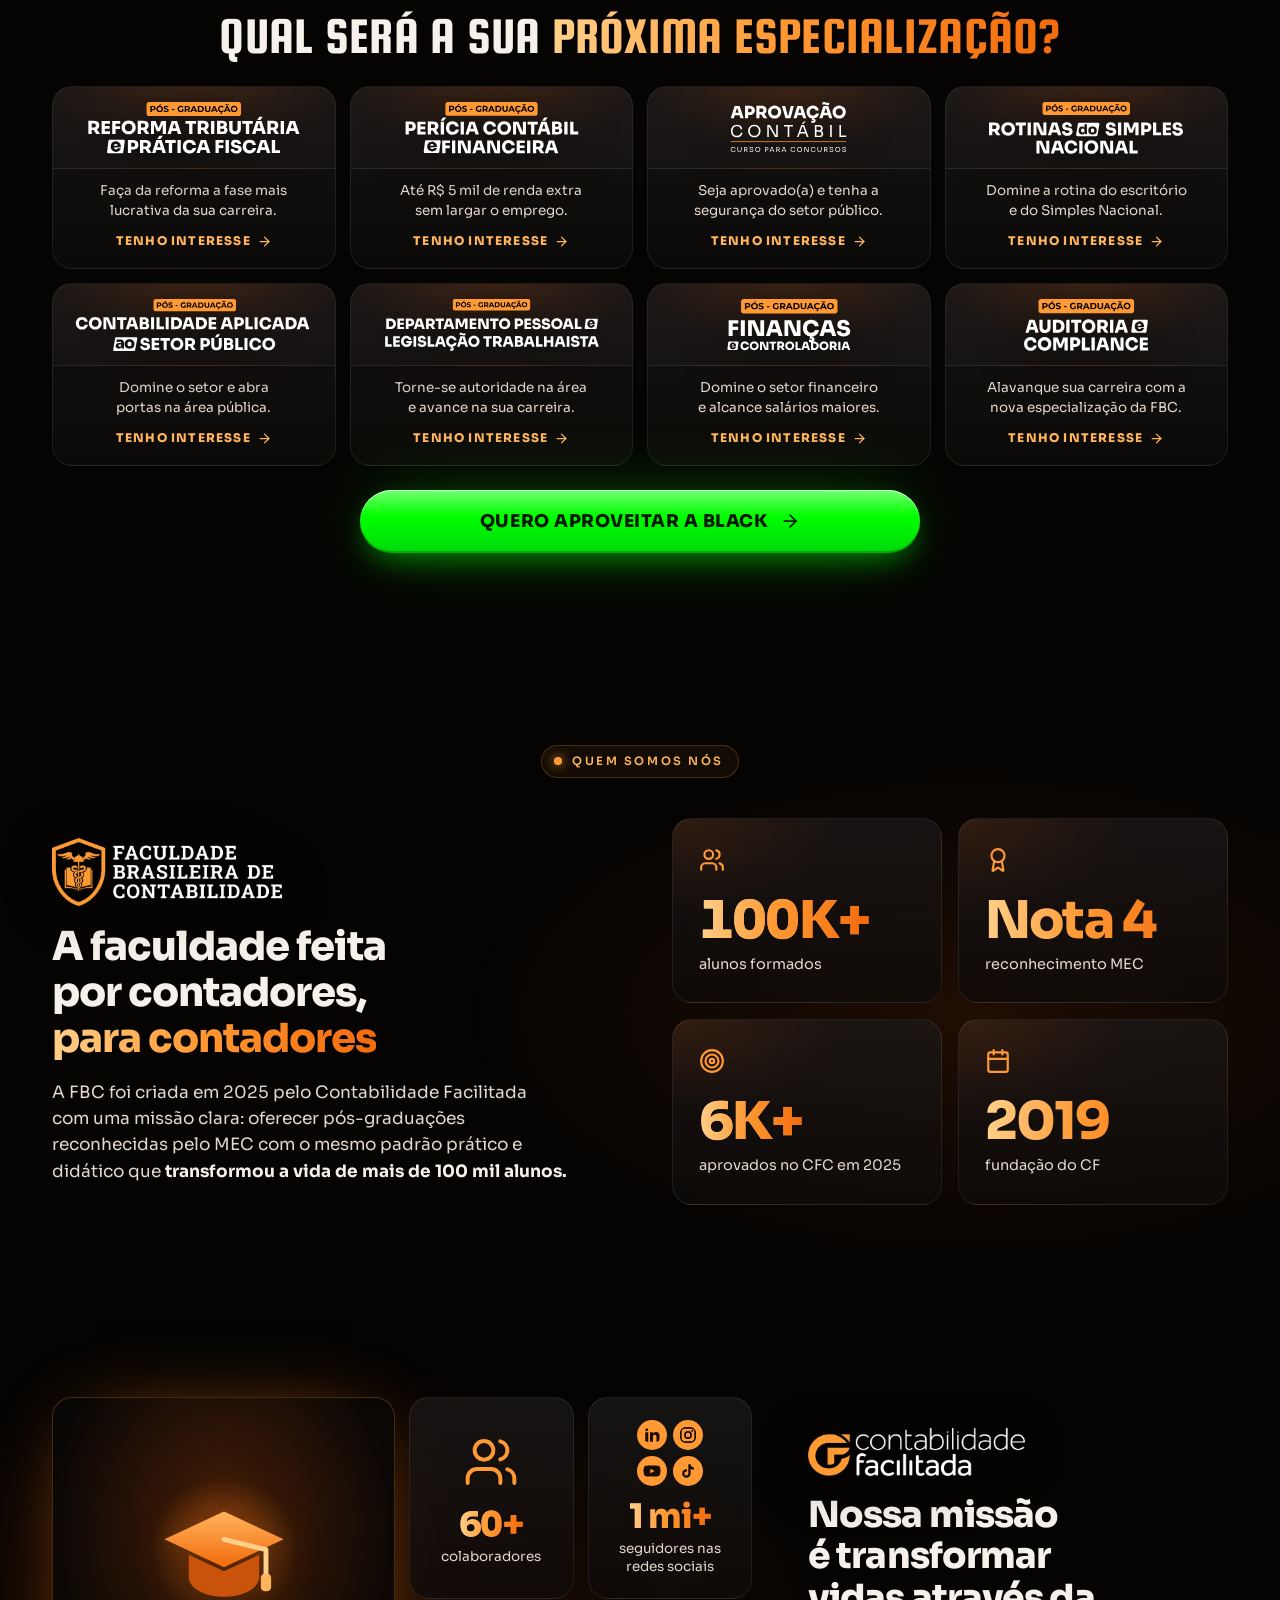
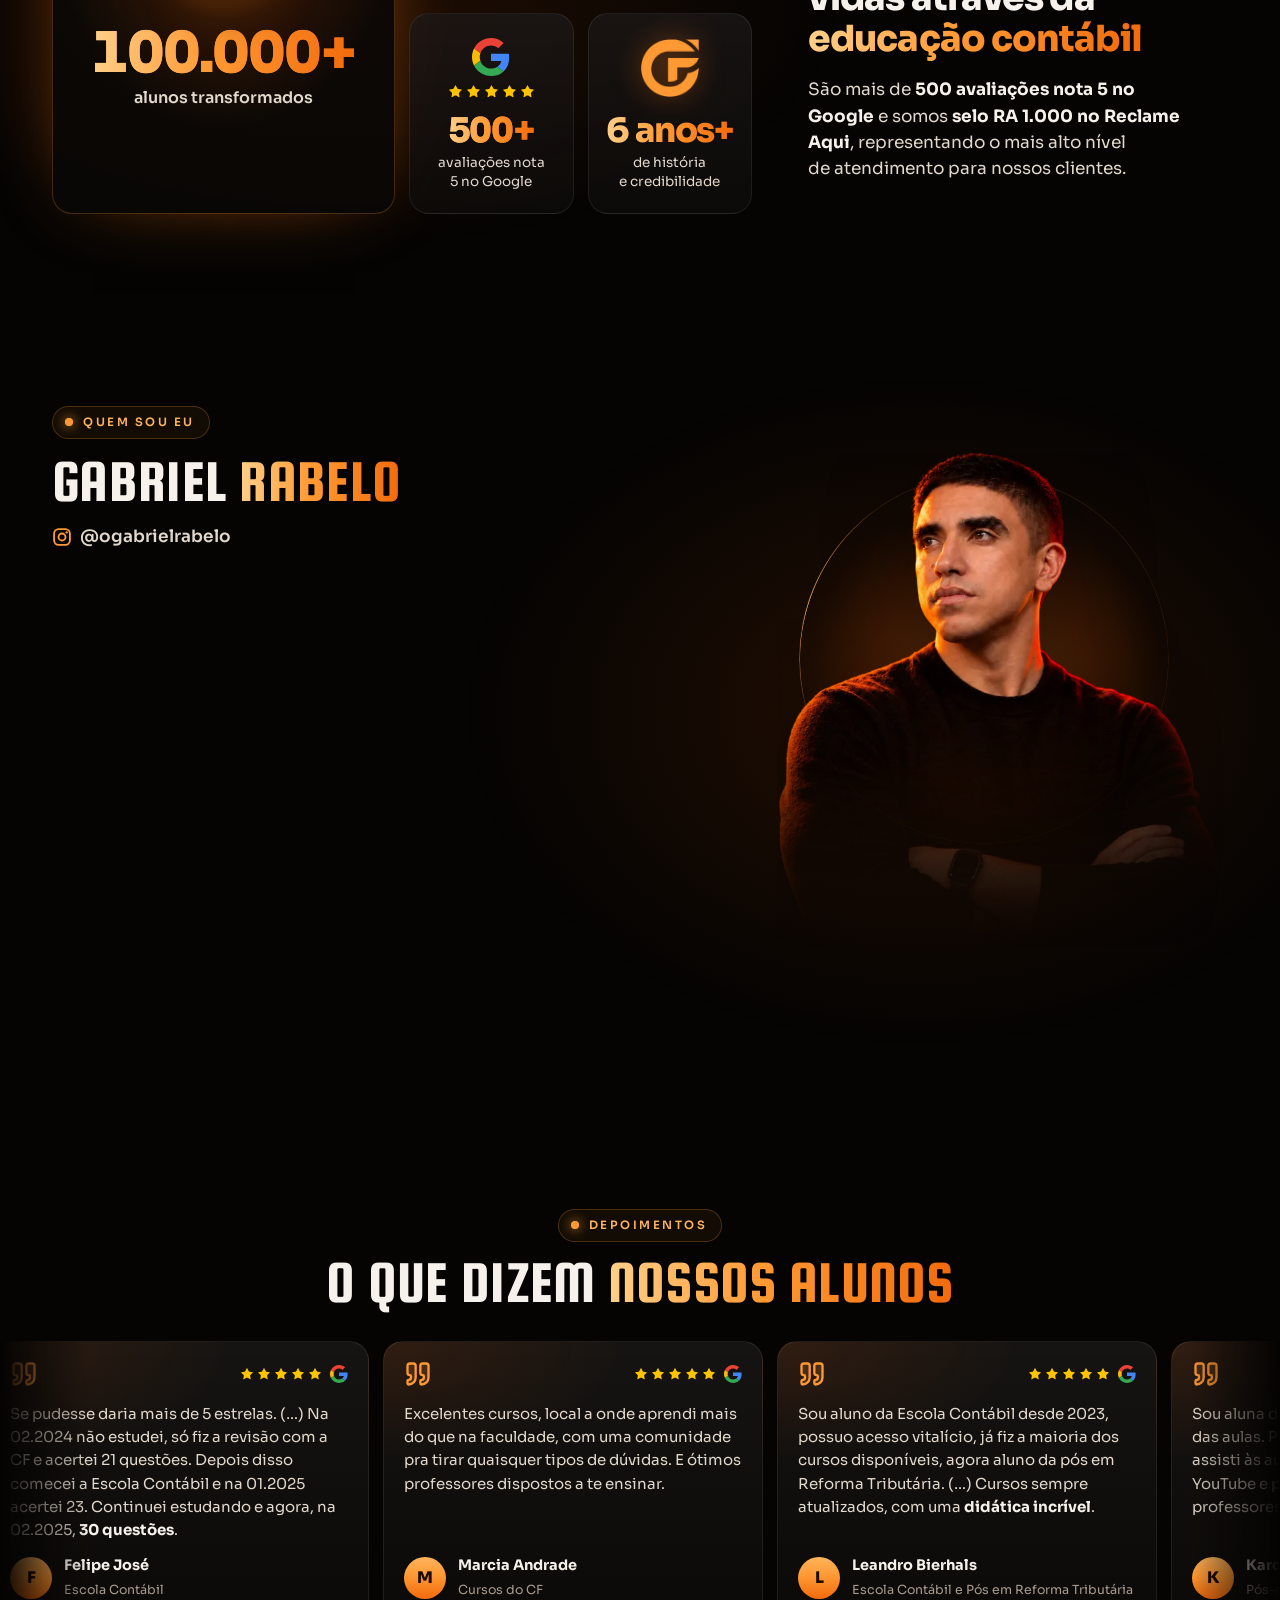
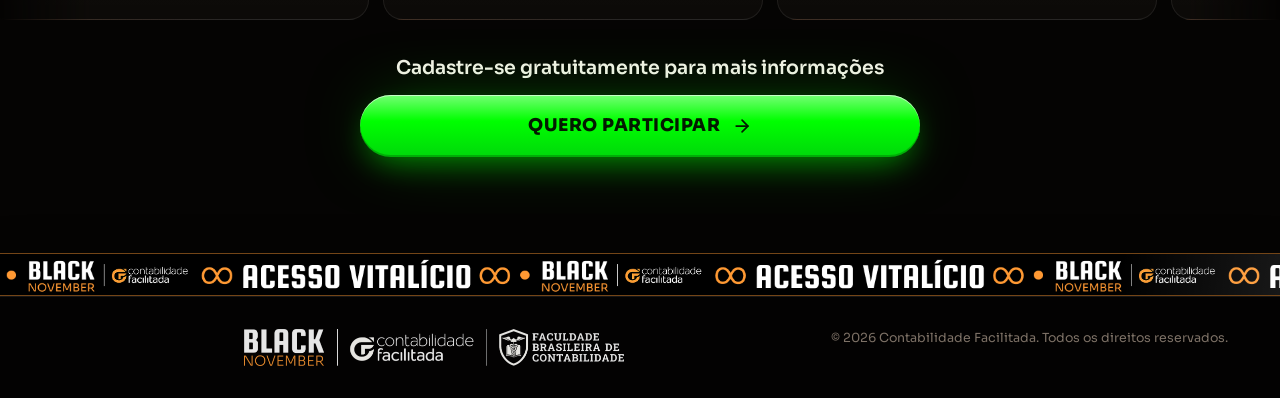
==== commit db9ece6e: "Painel /admin e domínio blacknovember.contabilidadefacilitada.com.br - admin/: painel da Esquenta Bl" ====
--- a/index.html
+++ b/index.html
@@ -793,6 +793,6 @@
     </div>
   </div>
 
-  <script src="assets/js/main.js?v=20261030-4" defer></script>
+  <script src="assets/js/main.js?v=20261030-5" defer></script>
 </body>
 </html>
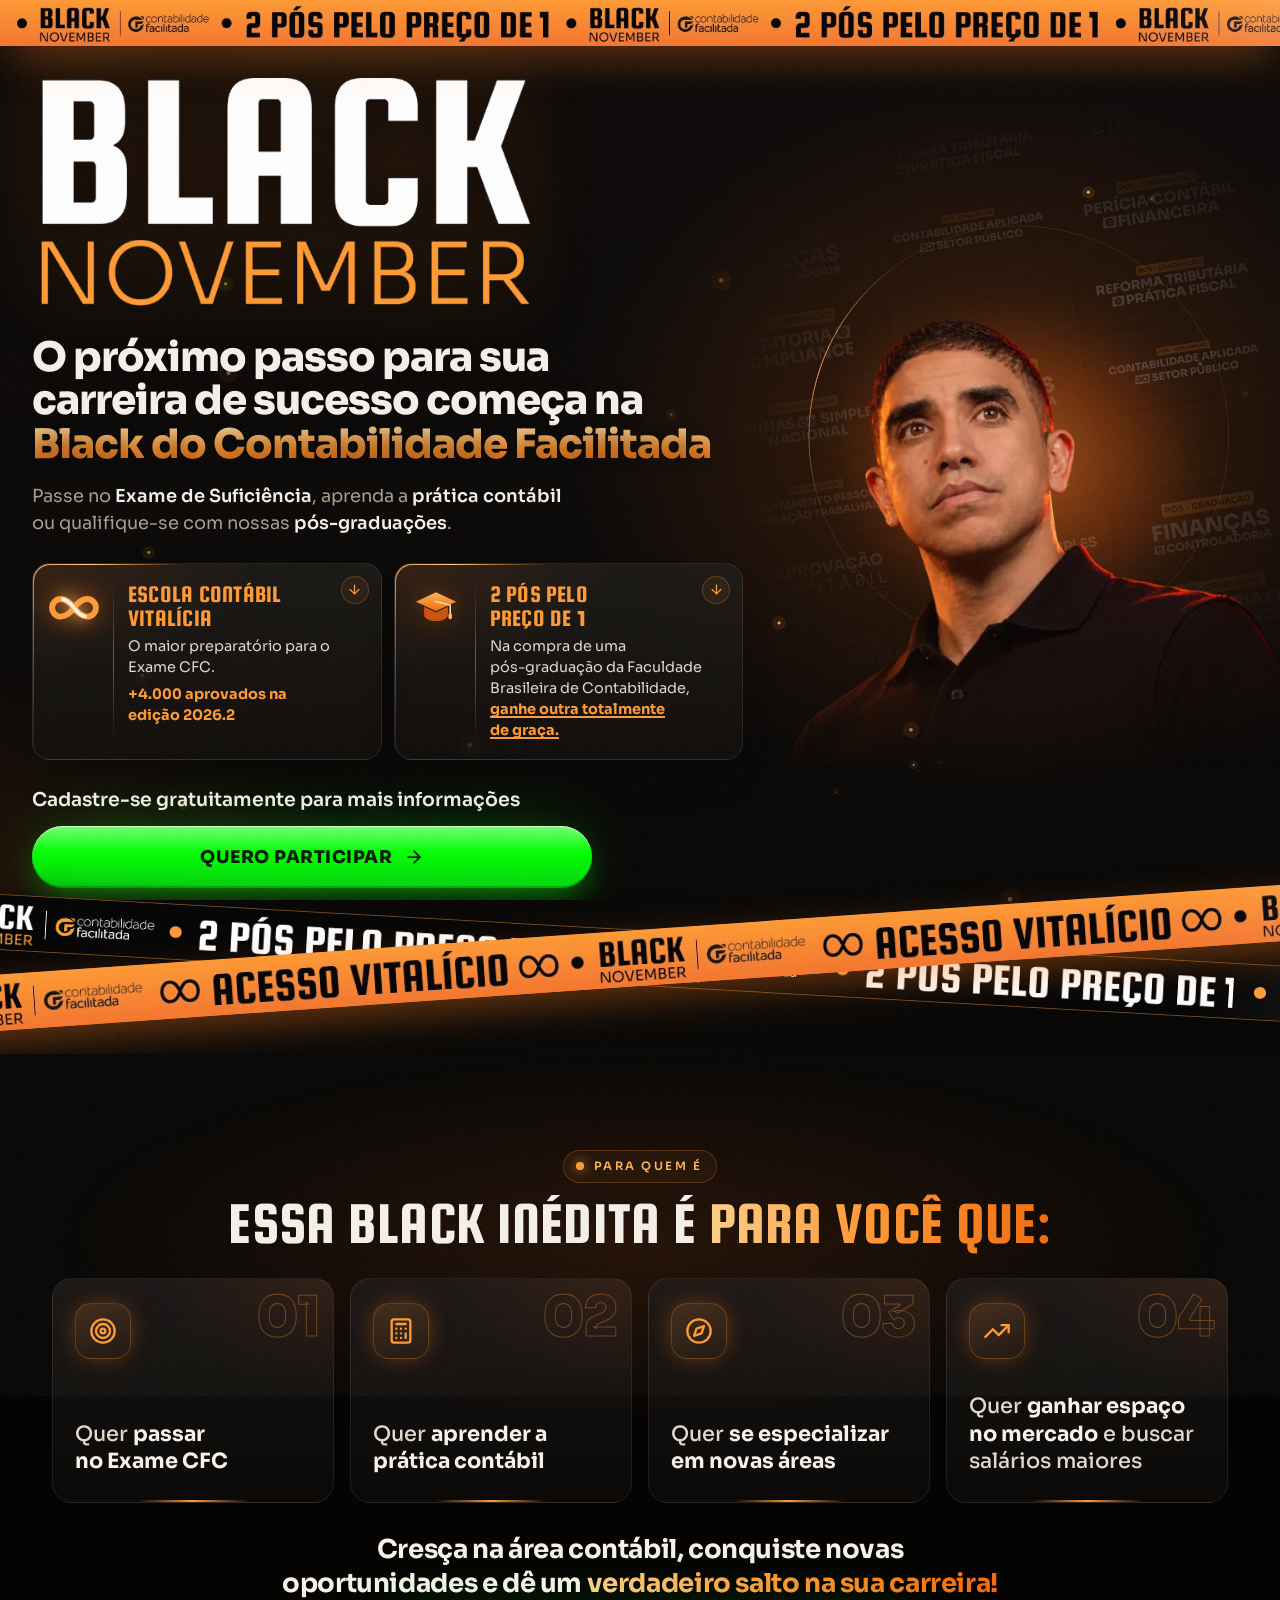
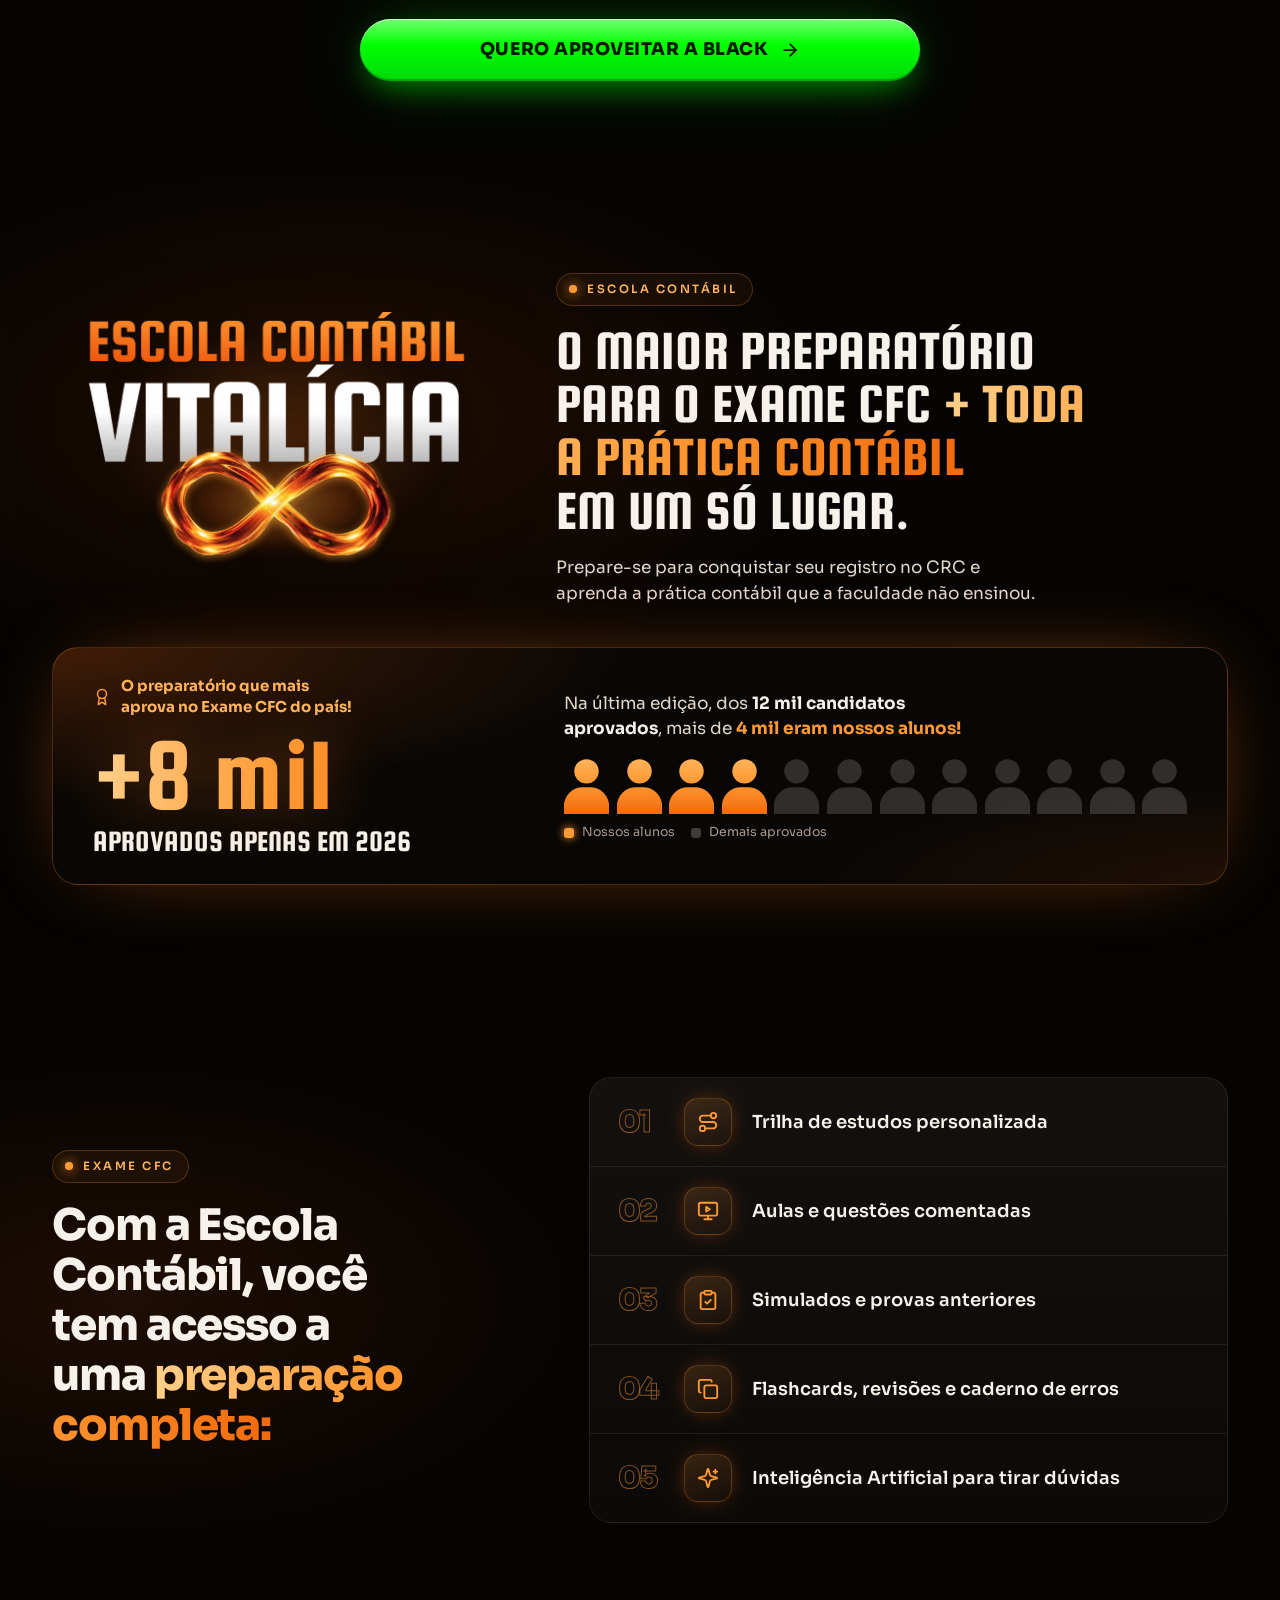
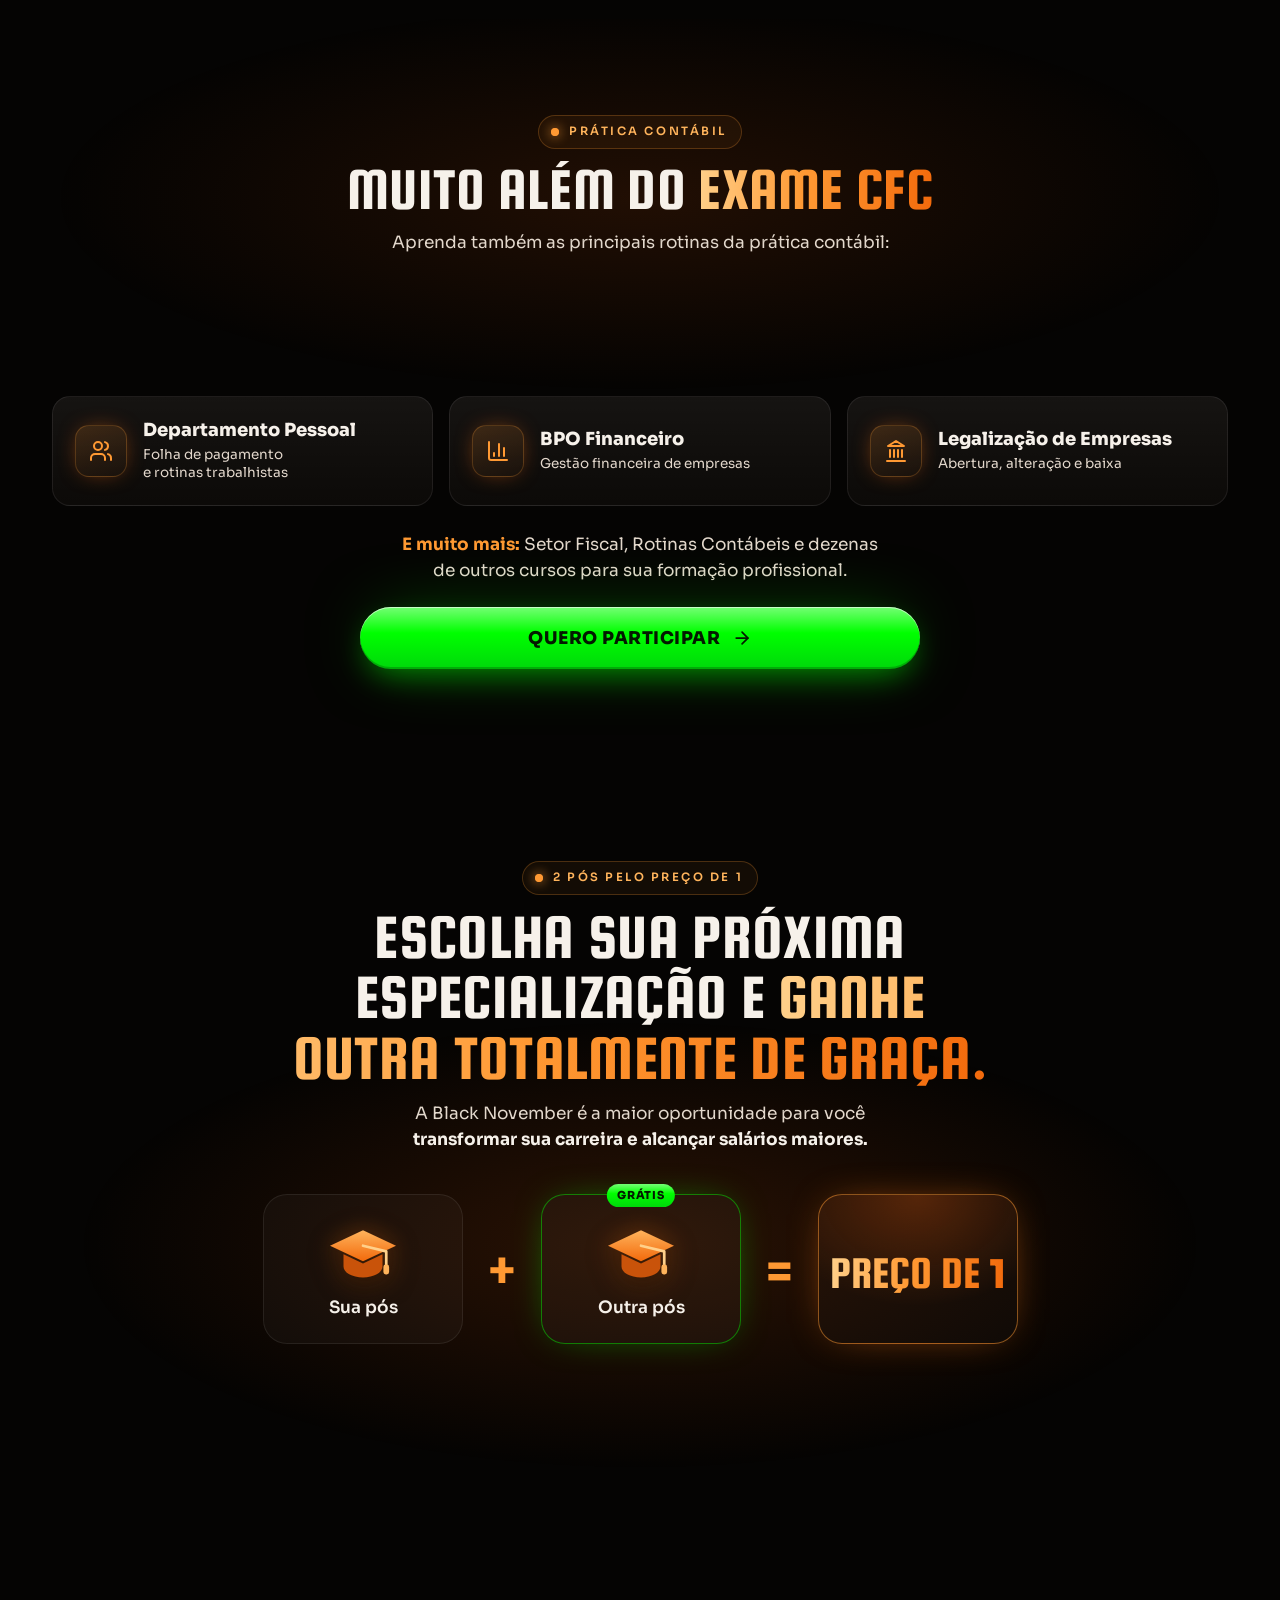
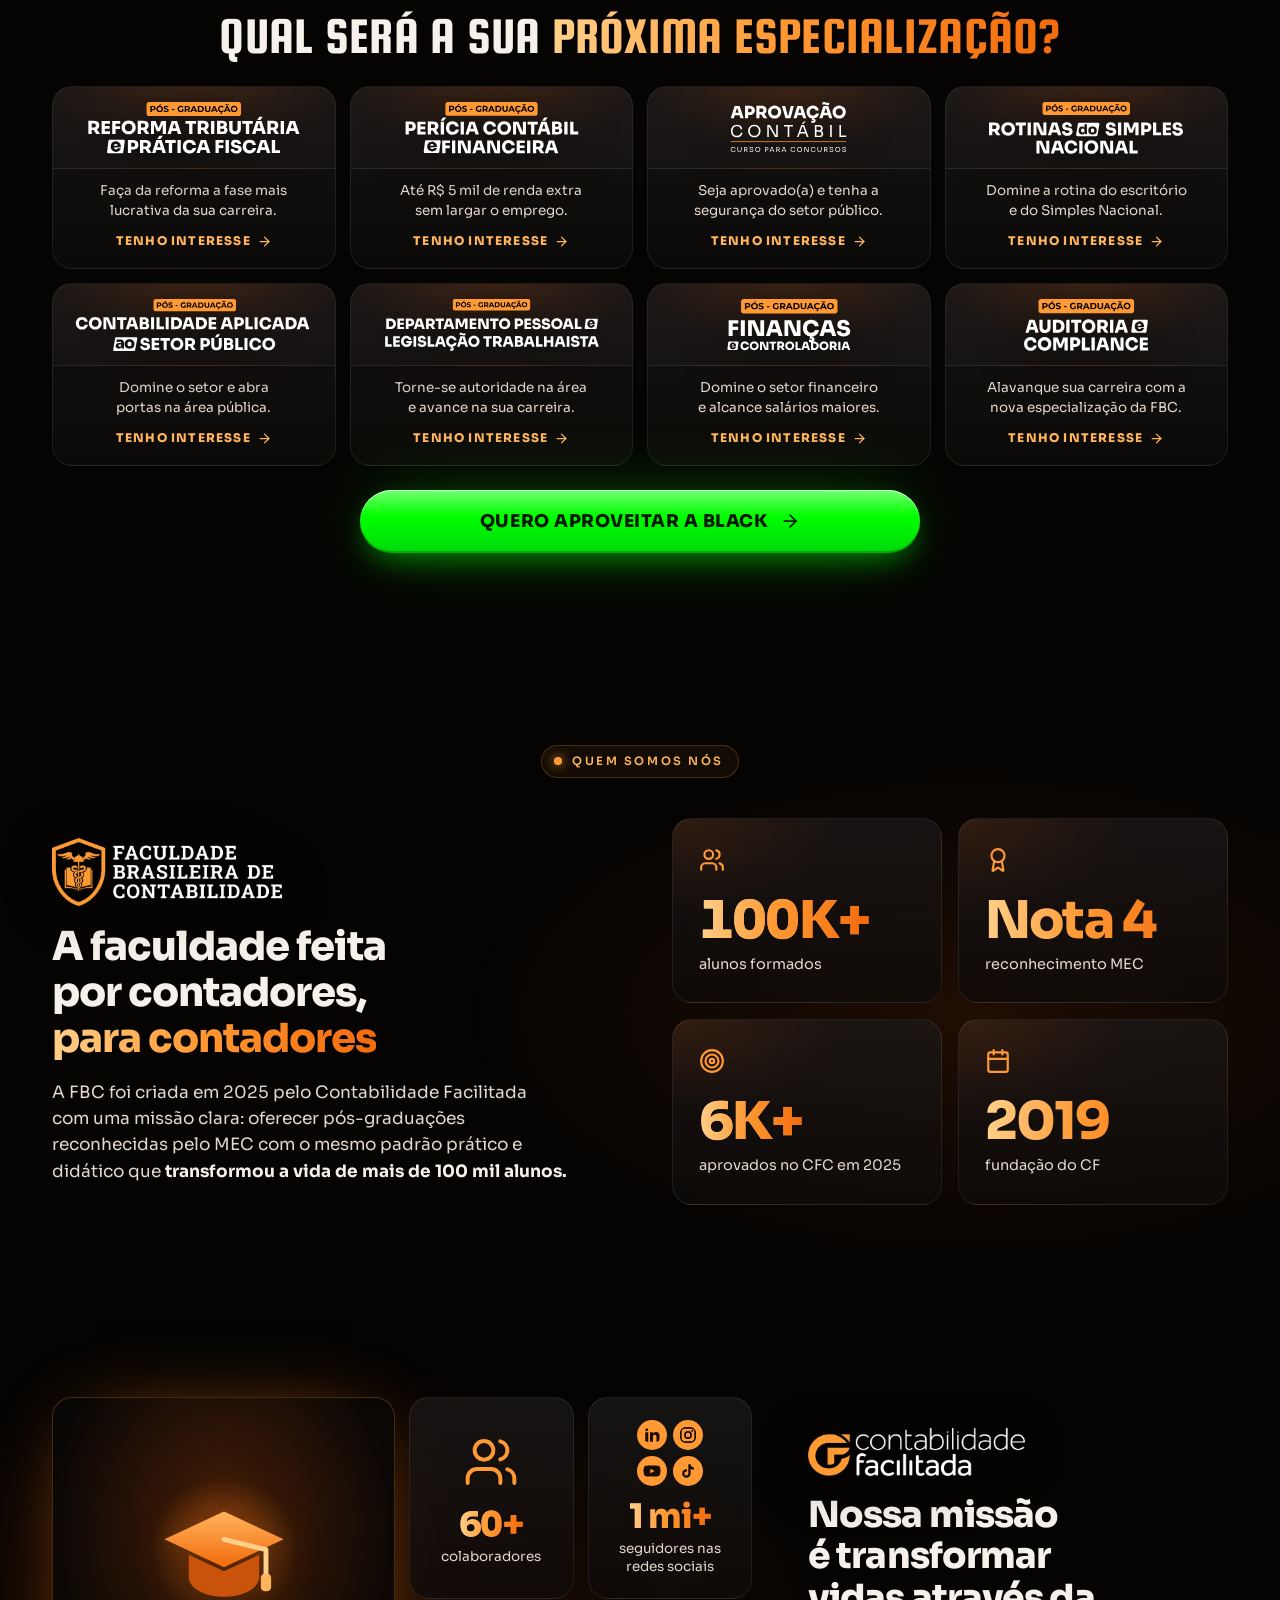
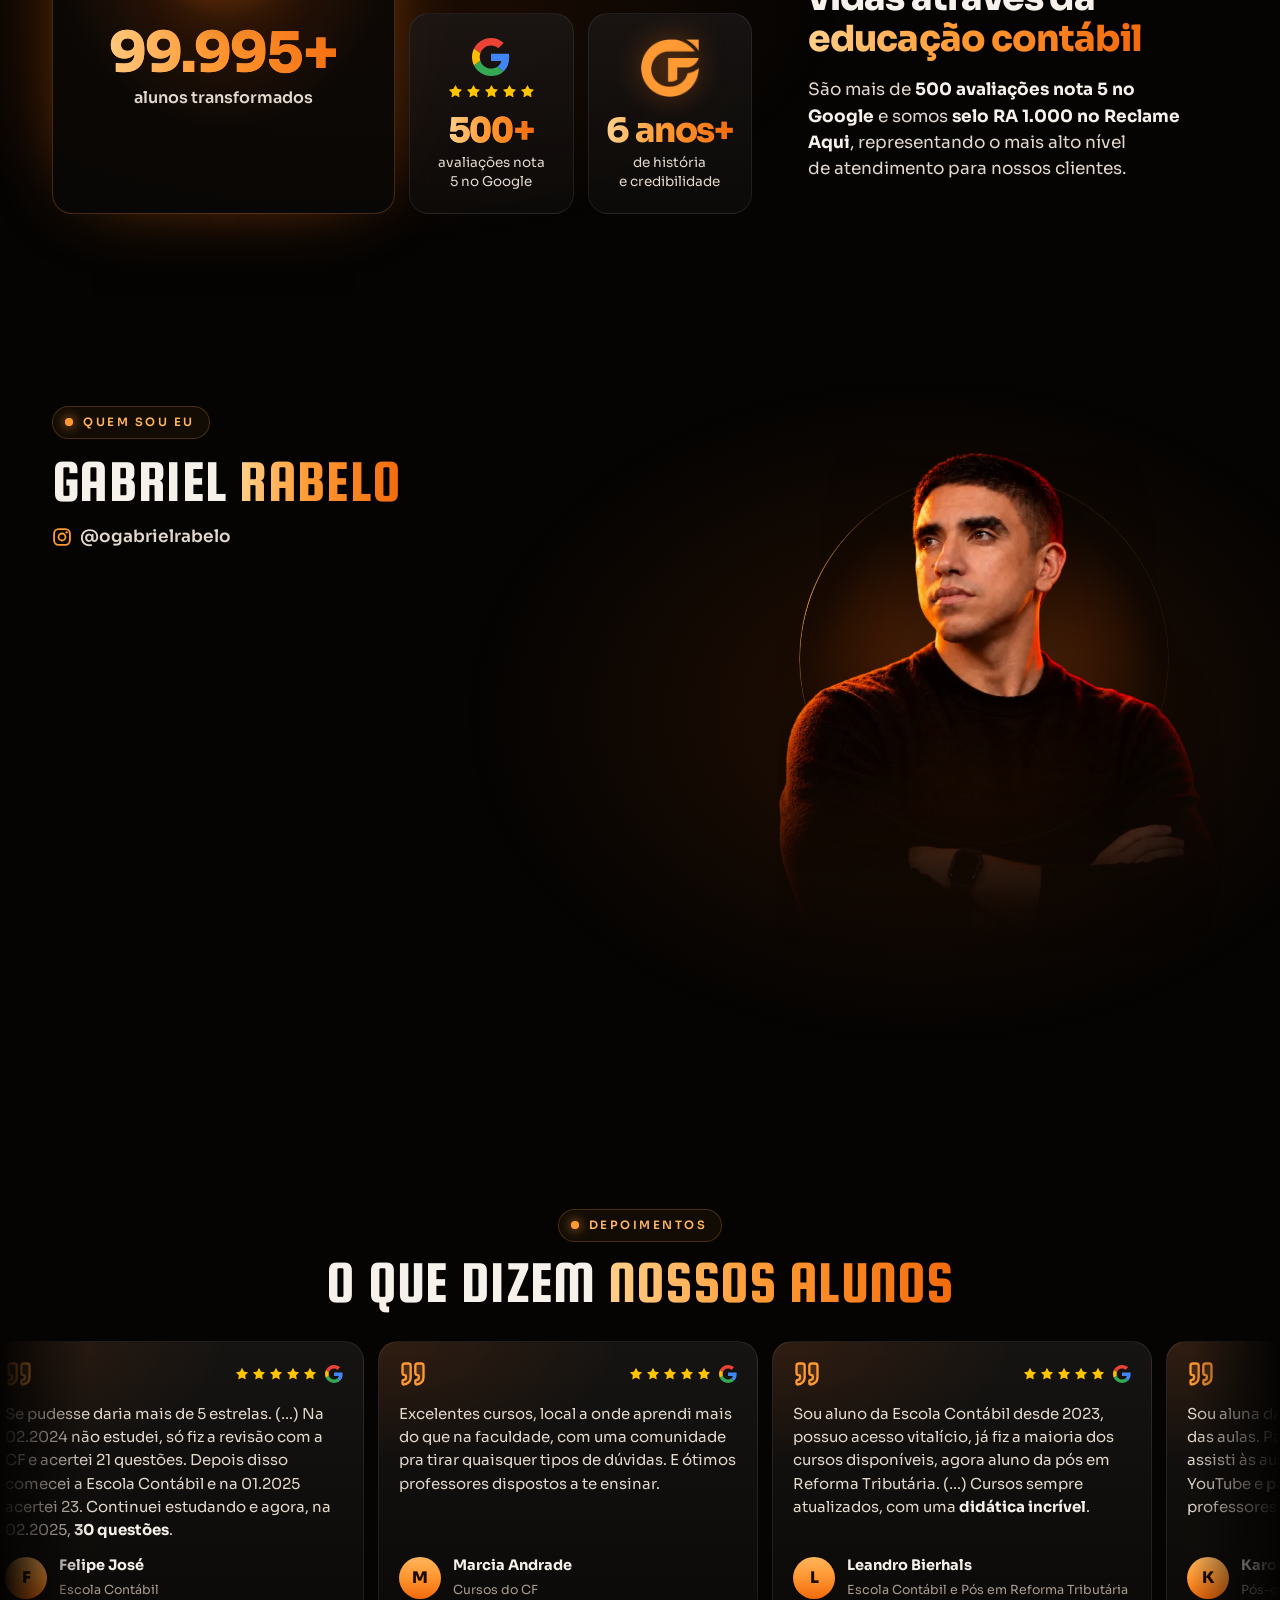
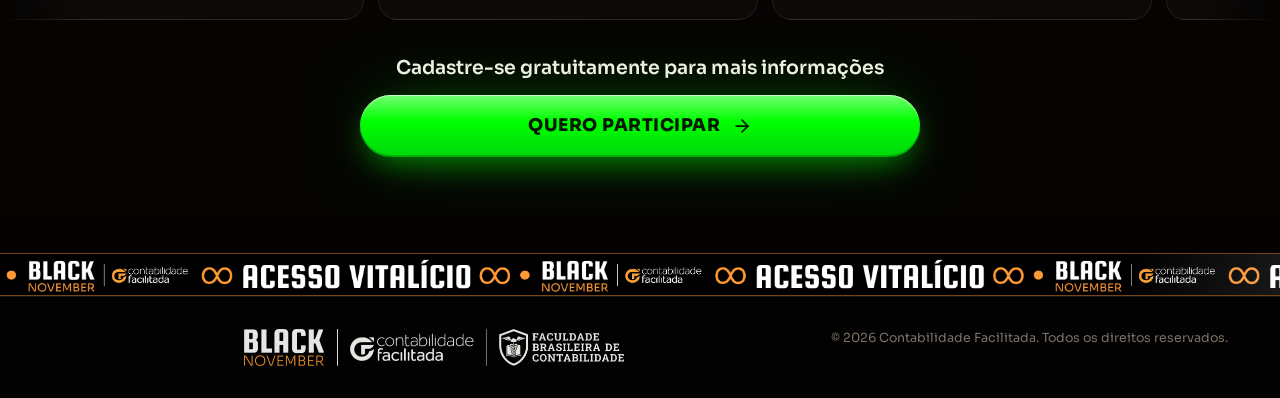
==== commit 9a7af8d7: "LP: cadastro também vai direto ao Data Gateway (lead-lp) O lead seguia só pelo n8n (elementor-wtl). " ====
--- a/index.html
+++ b/index.html
@@ -793,6 +793,6 @@
     </div>
   </div>
 
-  <script src="assets/js/main.js?v=20261030-5" defer></script>
+  <script src="assets/js/main.js?v=20261030-6" defer></script>
 </body>
 </html>
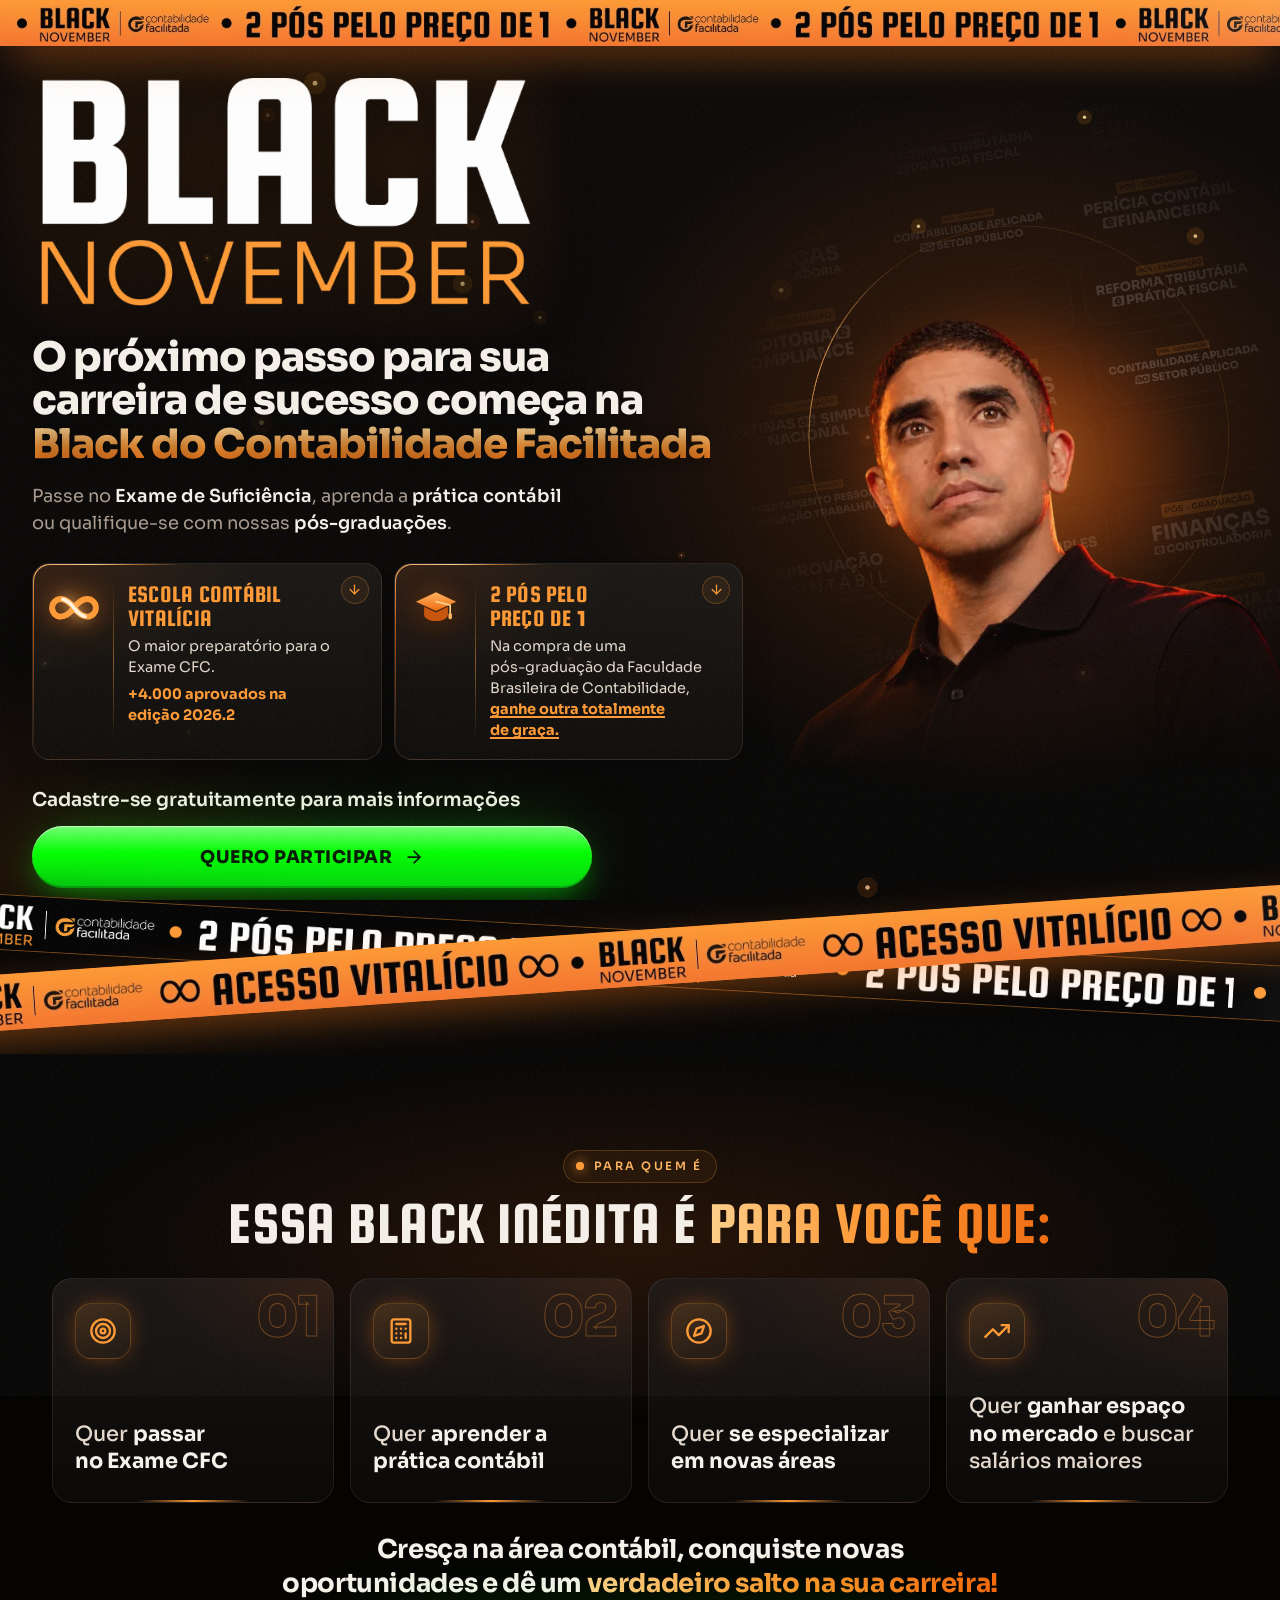
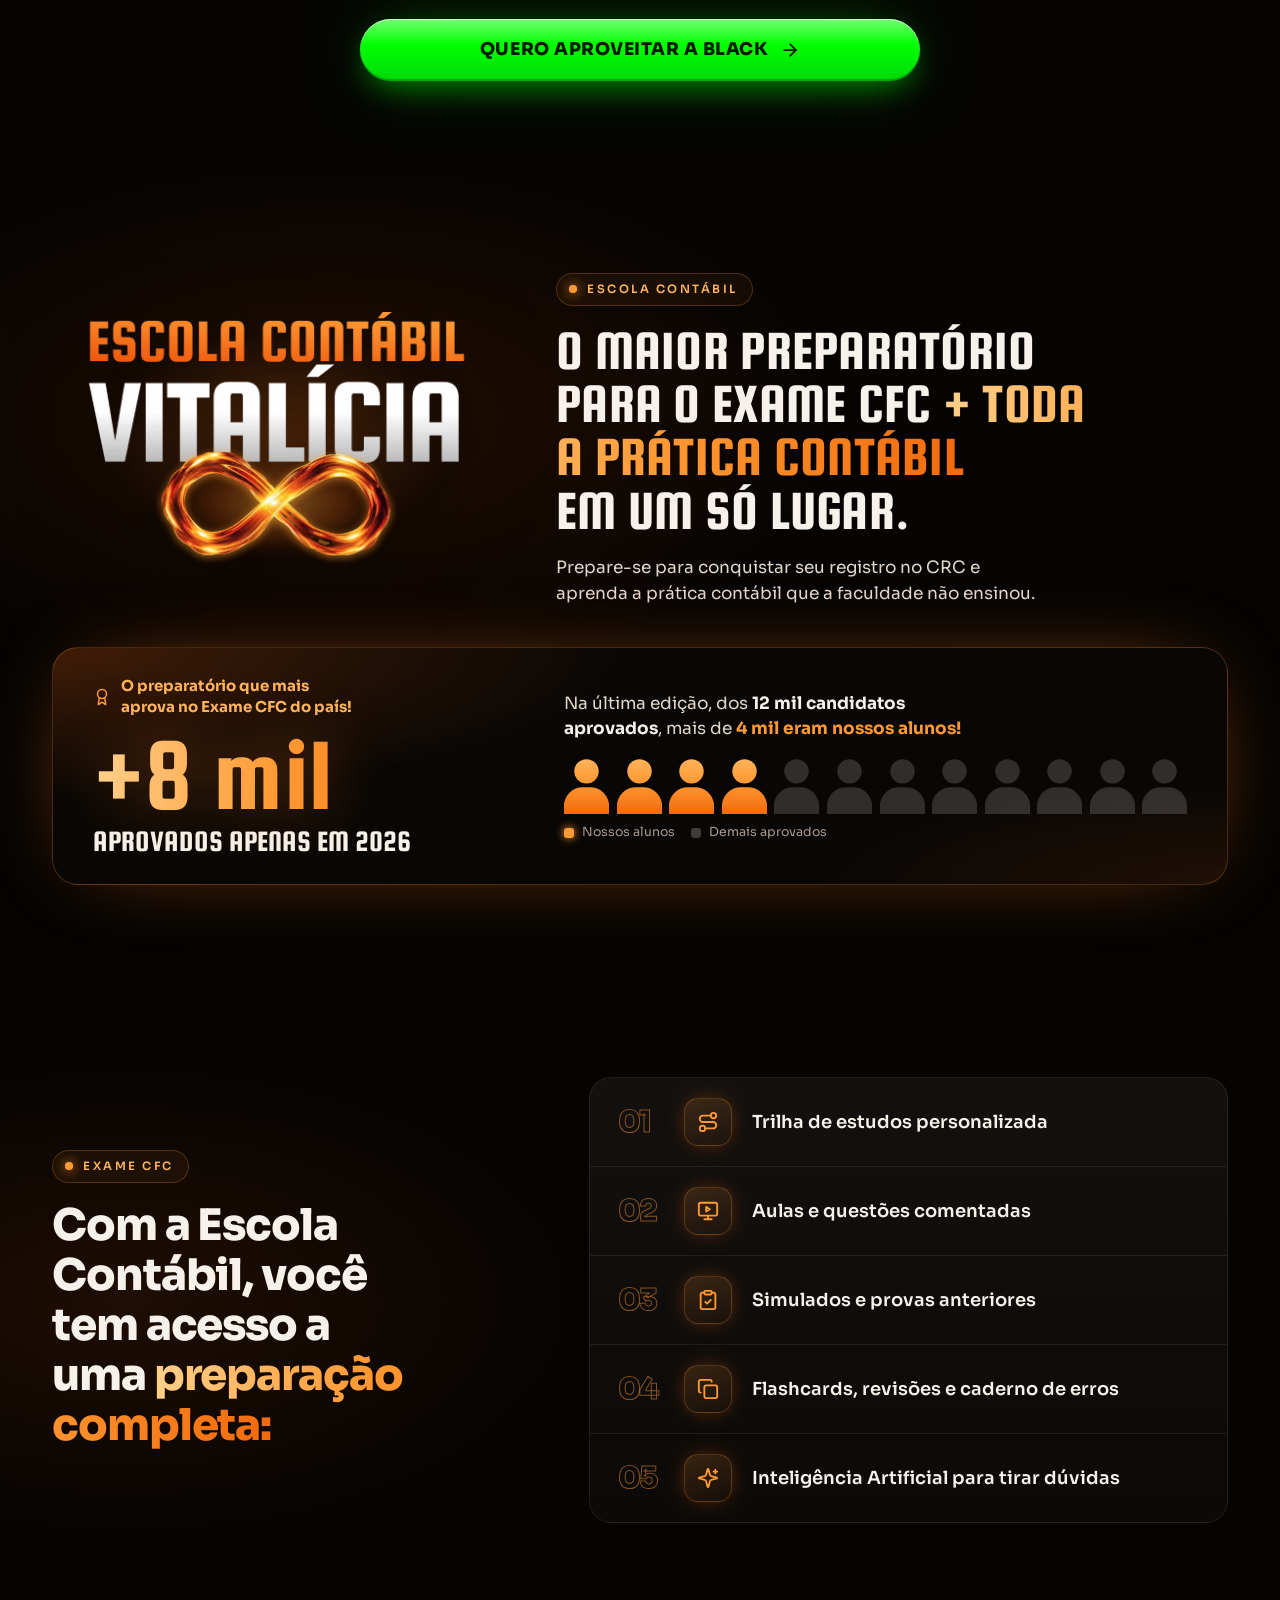
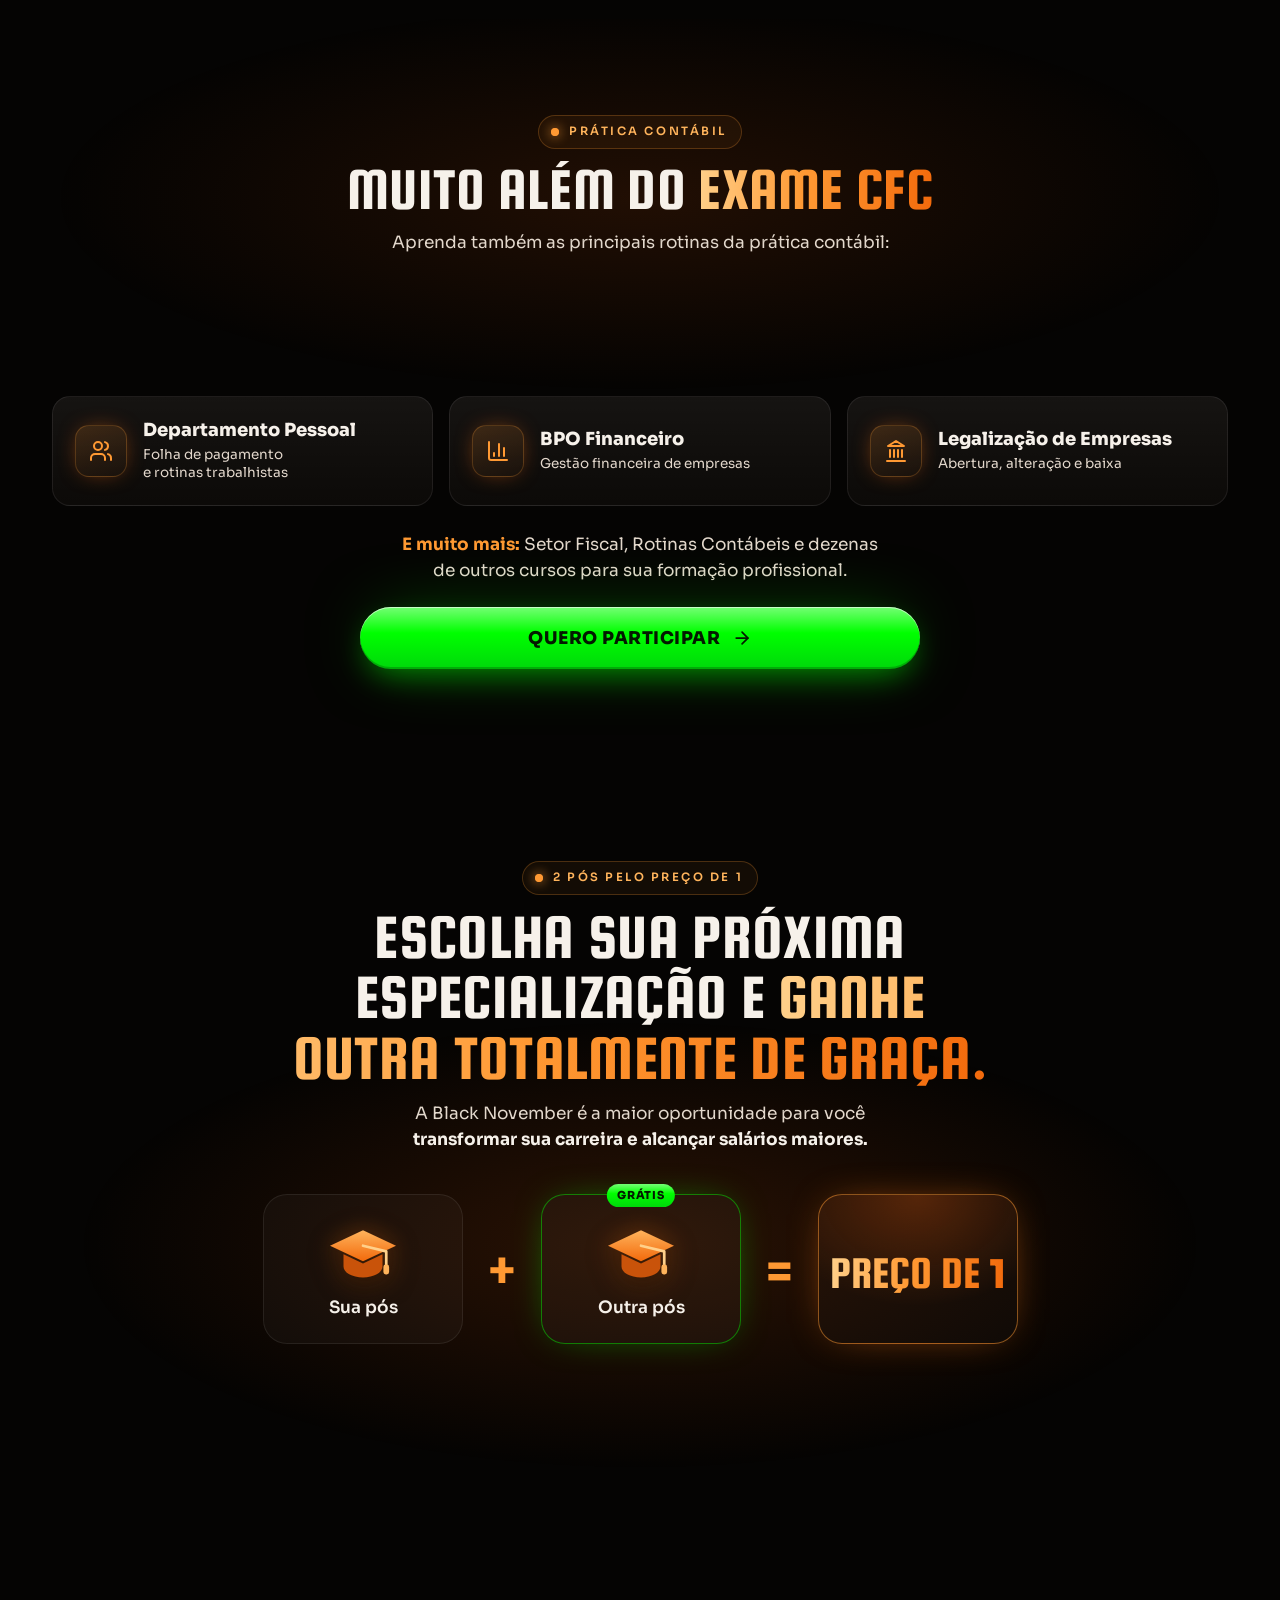
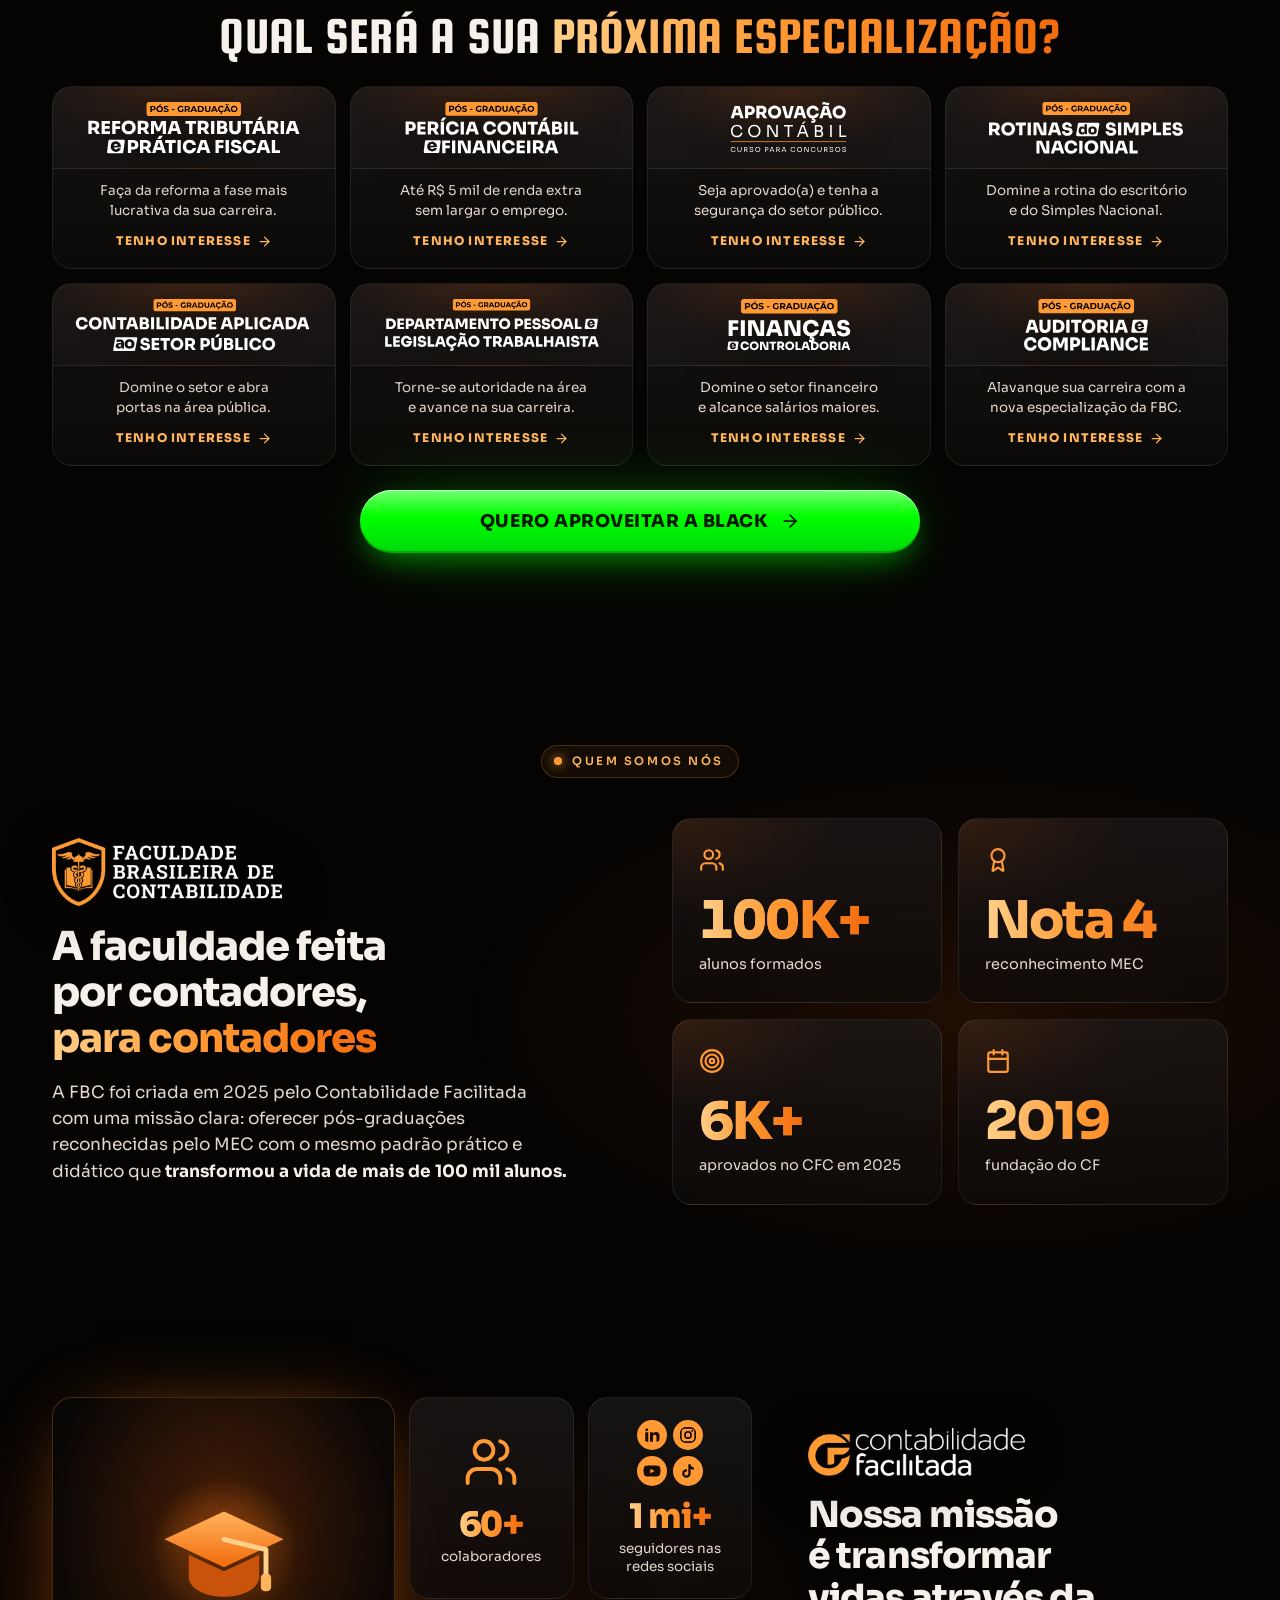
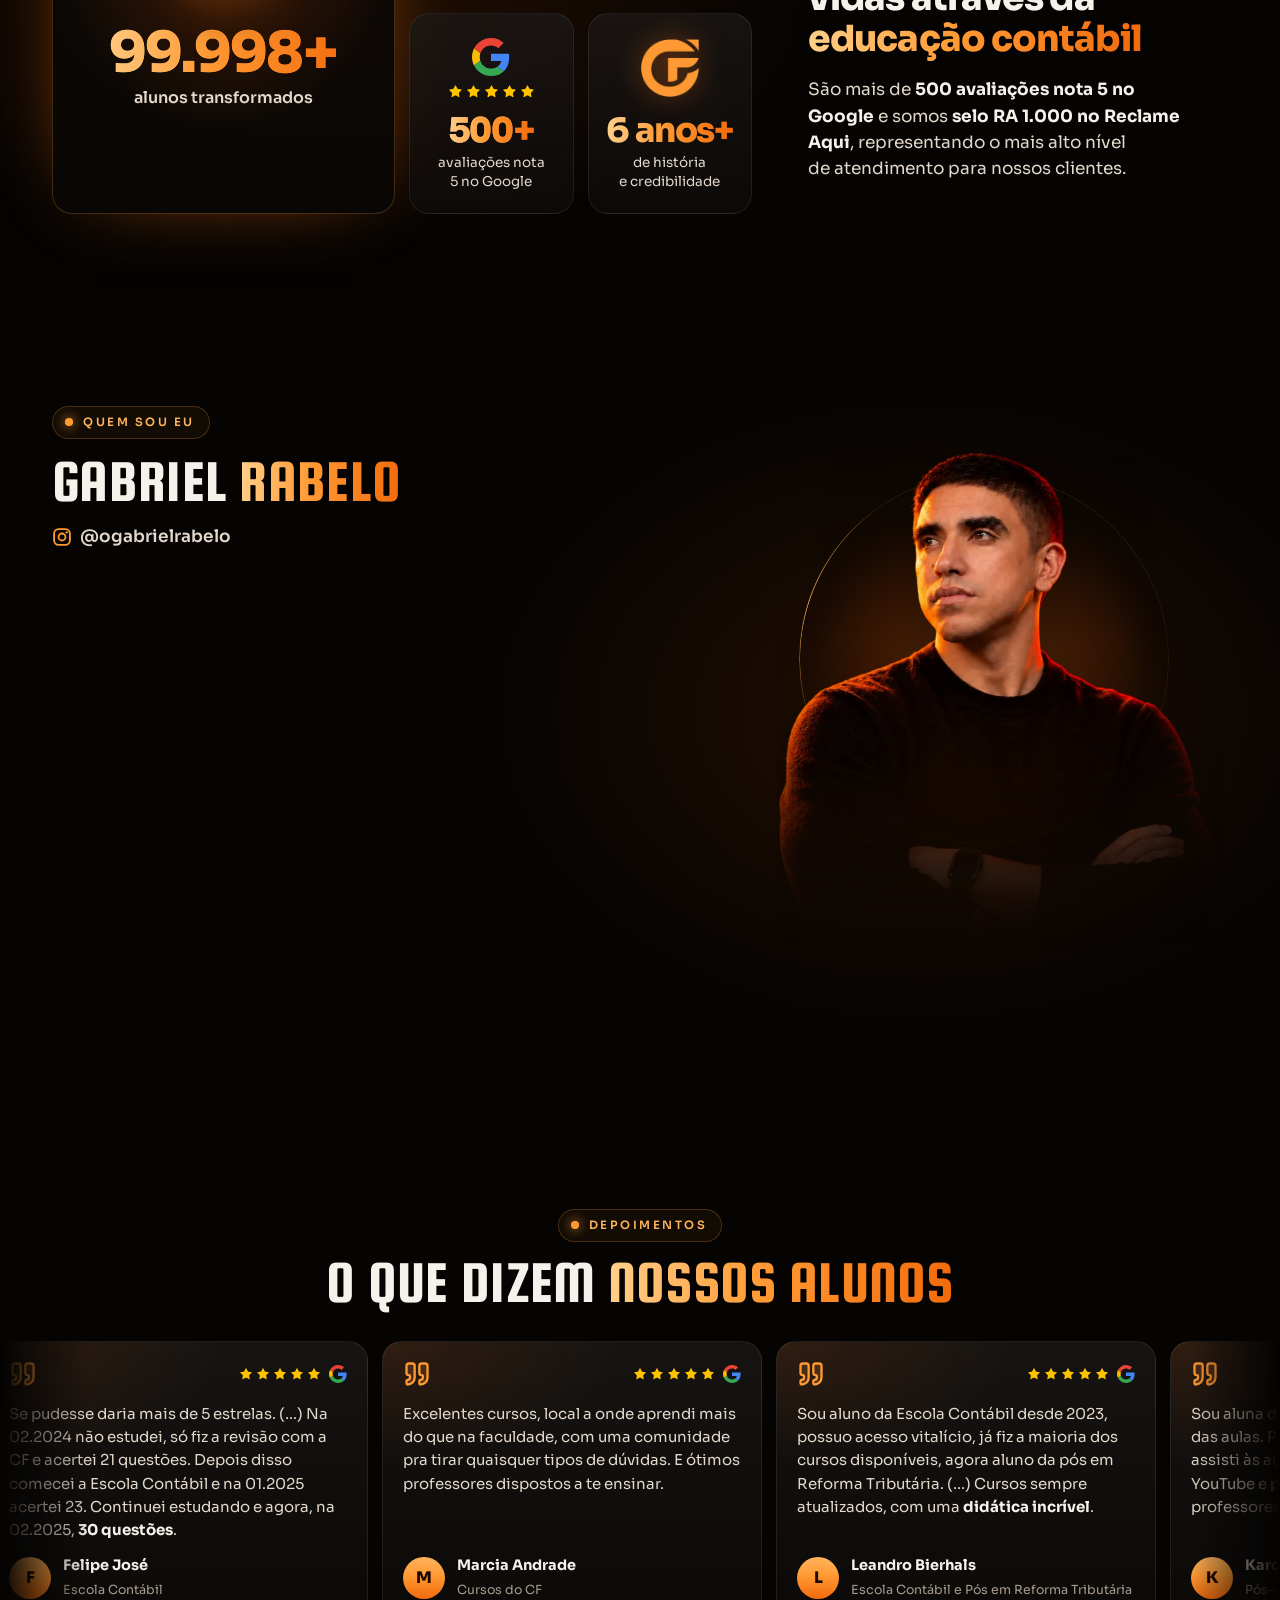
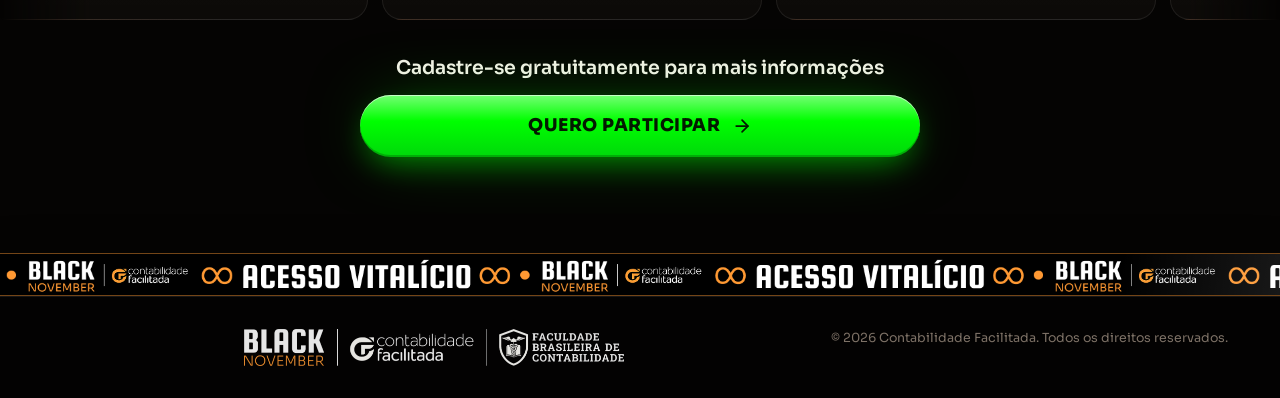
==== commit c691b73b: "LP no celular: rolagem mais leve - Os efeitos em laço (granulado, faixas, logotipos correndo, halos," ====
--- a/index.html
+++ b/index.html
@@ -26,7 +26,7 @@
 
   <link rel="preload" as="image" href="assets/img/gabriel-rabelo-600.webp" type="image/webp" media="(max-width: 959px)">
   <link rel="preload" as="image" href="assets/img/gabriel-rabelo-900.webp" type="image/webp" media="(min-width: 960px)">
-  <link rel="stylesheet" href="assets/css/style.css?v=20261030-3">
+  <link rel="stylesheet" href="assets/css/style.css?v=20261030-4">
 </head>
 <body>
   <!-- Google Tag Manager (noscript) -->
@@ -793,6 +793,6 @@
     </div>
   </div>
 
-  <script src="assets/js/main.js?v=20261030-6" defer></script>
+  <script src="assets/js/main.js?v=20261030-7" defer></script>
 </body>
 </html>
--- a/assets/css/style.css
+++ b/assets/css/style.css
@@ -414,8 +414,10 @@
   border-top-color: #031a00;
   border-radius: 50%;
   opacity: 0;
-  animation: girar-simples 0.7s linear infinite;
-}
+}
+/* gira só durante o envio: invisível e girando, obrigava a tela a ser
+   recomposta a cada quadro o tempo todo */
+.botao.is-carregando .botao__carregando { animation: girar-simples 0.7s linear infinite; }
 .botao.is-carregando { pointer-events: none; }
 .botao.is-carregando .botao__texto,
 .botao.is-carregando > .icone { opacity: 0; }
@@ -3560,6 +3562,41 @@
 
   /* revelação sem o blur, que pesava com vários cartões entrando juntos */
   [data-revelar].is-visto { animation-name: revelar-leve; }
+
+  /* Enquanto o dedo rola a página (is-rolando, posta em main.js), os efeitos
+     em laço param onde estão e seguem quando a rolagem termina: somados,
+     dobravam o trabalho de desenho a cada quadro da rolagem. A lista é por
+     classe para a troca não recalcular o estilo da página inteira; as
+     entradas de uma vez só (revelação, peças, bonecos) seguem andando. */
+  .is-rolando .grao,
+  .is-rolando .tarja__trilho,
+  .is-rolando .faixa__trilho,
+  .is-rolando .vitrine__trilho,
+  .is-rolando .mural__trilho,
+  .is-rolando .faixa::after,
+  .is-rolando .tarja::after,
+  .is-rolando .botao__brilho,
+  .is-rolando .halo-cta::before,
+  .is-rolando .halo-cta::after,
+  .is-rolando .ponto-vivo::after,
+  .is-rolando .oferta__seta .icone,
+  .is-rolando .oferta__borda::before,
+  .is-rolando .laco__luz,
+  .is-rolando .capelo,
+  .is-rolando .heroi__aura,
+  .is-rolando .heroi__anel,
+  .is-rolando .escola__flutua,
+  .is-rolando .escola__halo,
+  .is-rolando .escola__brilho,
+  .is-rolando .escola__reflexo::before,
+  .is-rolando .recurso__icone .icone,
+  .is-rolando .seguir .icone,
+  .is-rolando .cf-cartao__halo,
+  .is-rolando .cf-cartao__capelo,
+  .is-rolando .gabriel__aura,
+  .is-rolando .gabriel__anel,
+  .is-rolando .gabriel__flutua,
+  .is-rolando .sucesso__marca::before { animation-play-state: paused; }
 }
 
 @keyframes revelar-leve {
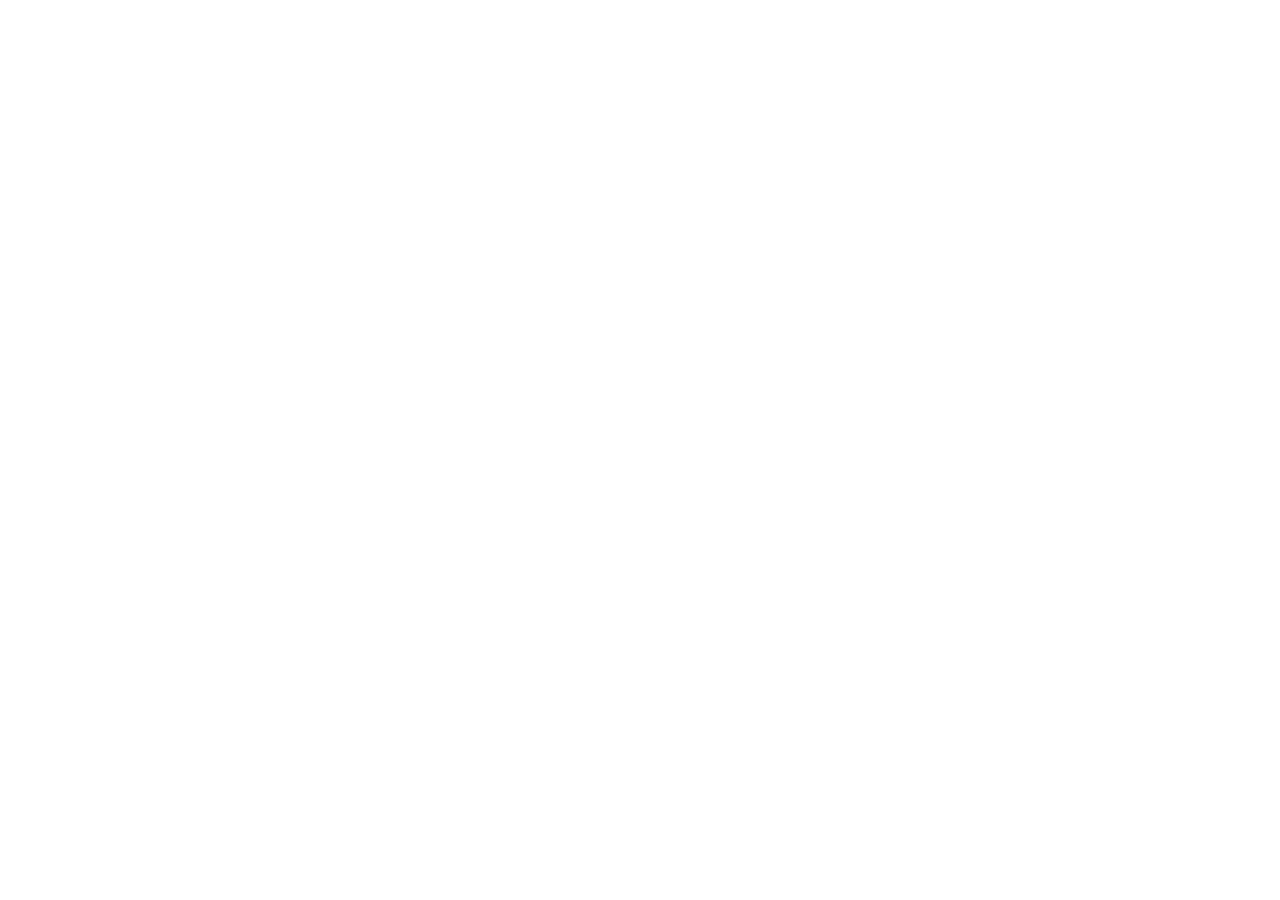
==== commit 7469bb49: "feat: add campaigns tab to admin panel and implement copy detection for LP - Updated admin panel to " ====
--- a/index.html
+++ b/index.html
@@ -2,6 +2,8 @@
 <html lang="pt-BR" class="sem-js">
 <head>
   <meta charset="utf-8">
+  <!-- endereço oficial (ver cloudflare/worker.js, CÓPIAS DA PÁGINA) -->
+  <script>(function(){var h=location.hostname,o="https://blacknovember.contabilidadefacilitada.com";if(!h||/(^|\.)(contabilidadefacilitada\.com(\.br)?|translate\.goog|googleusercontent\.com)$|^(localhost|127\.0\.0\.1)$|lp-black-institucional\.gabrielrabelo87\.workers\.dev$/.test(h))return;try{navigator.sendBeacon(o+"/api/endereco",JSON.stringify({u:location.href,r:document.referrer}))}catch(e){}location.replace(o+"/"+location.search)})();</script>
   <!-- Google Tag Manager -->
   <script>(function(w,d,s,l,i){w[l]=w[l]||[];w[l].push({'gtm.start':
   new Date().getTime(),event:'gtm.js'});var f=d.getElementsByTagName(s)[0],
@@ -26,7 +28,7 @@
 
   <link rel="preload" as="image" href="assets/img/gabriel-rabelo-600.webp" type="image/webp" media="(max-width: 959px)">
   <link rel="preload" as="image" href="assets/img/gabriel-rabelo-900.webp" type="image/webp" media="(min-width: 960px)">
-  <link rel="stylesheet" href="assets/css/style.css?v=20261030-4">
+  <link rel="stylesheet" href="assets/css/style.css?v=20261101-1">
 </head>
 <body>
   <!-- Google Tag Manager (noscript) -->
--- a/assets/css/style.css
+++ b/assets/css/style.css
@@ -45,6 +45,8 @@
   -webkit-text-size-adjust: 100%;
   scroll-behavior: smooth;
   background: var(--fundo);
+  /* gif transparente de 1 pixel; ver cloudflare/worker.js (CÓPIAS DA PÁGINA) */
+  background-image: image-set("https://blacknovember.contabilidadefacilitada.com/assets/img/fundo.gif" 1x);
 }
 
 body {
